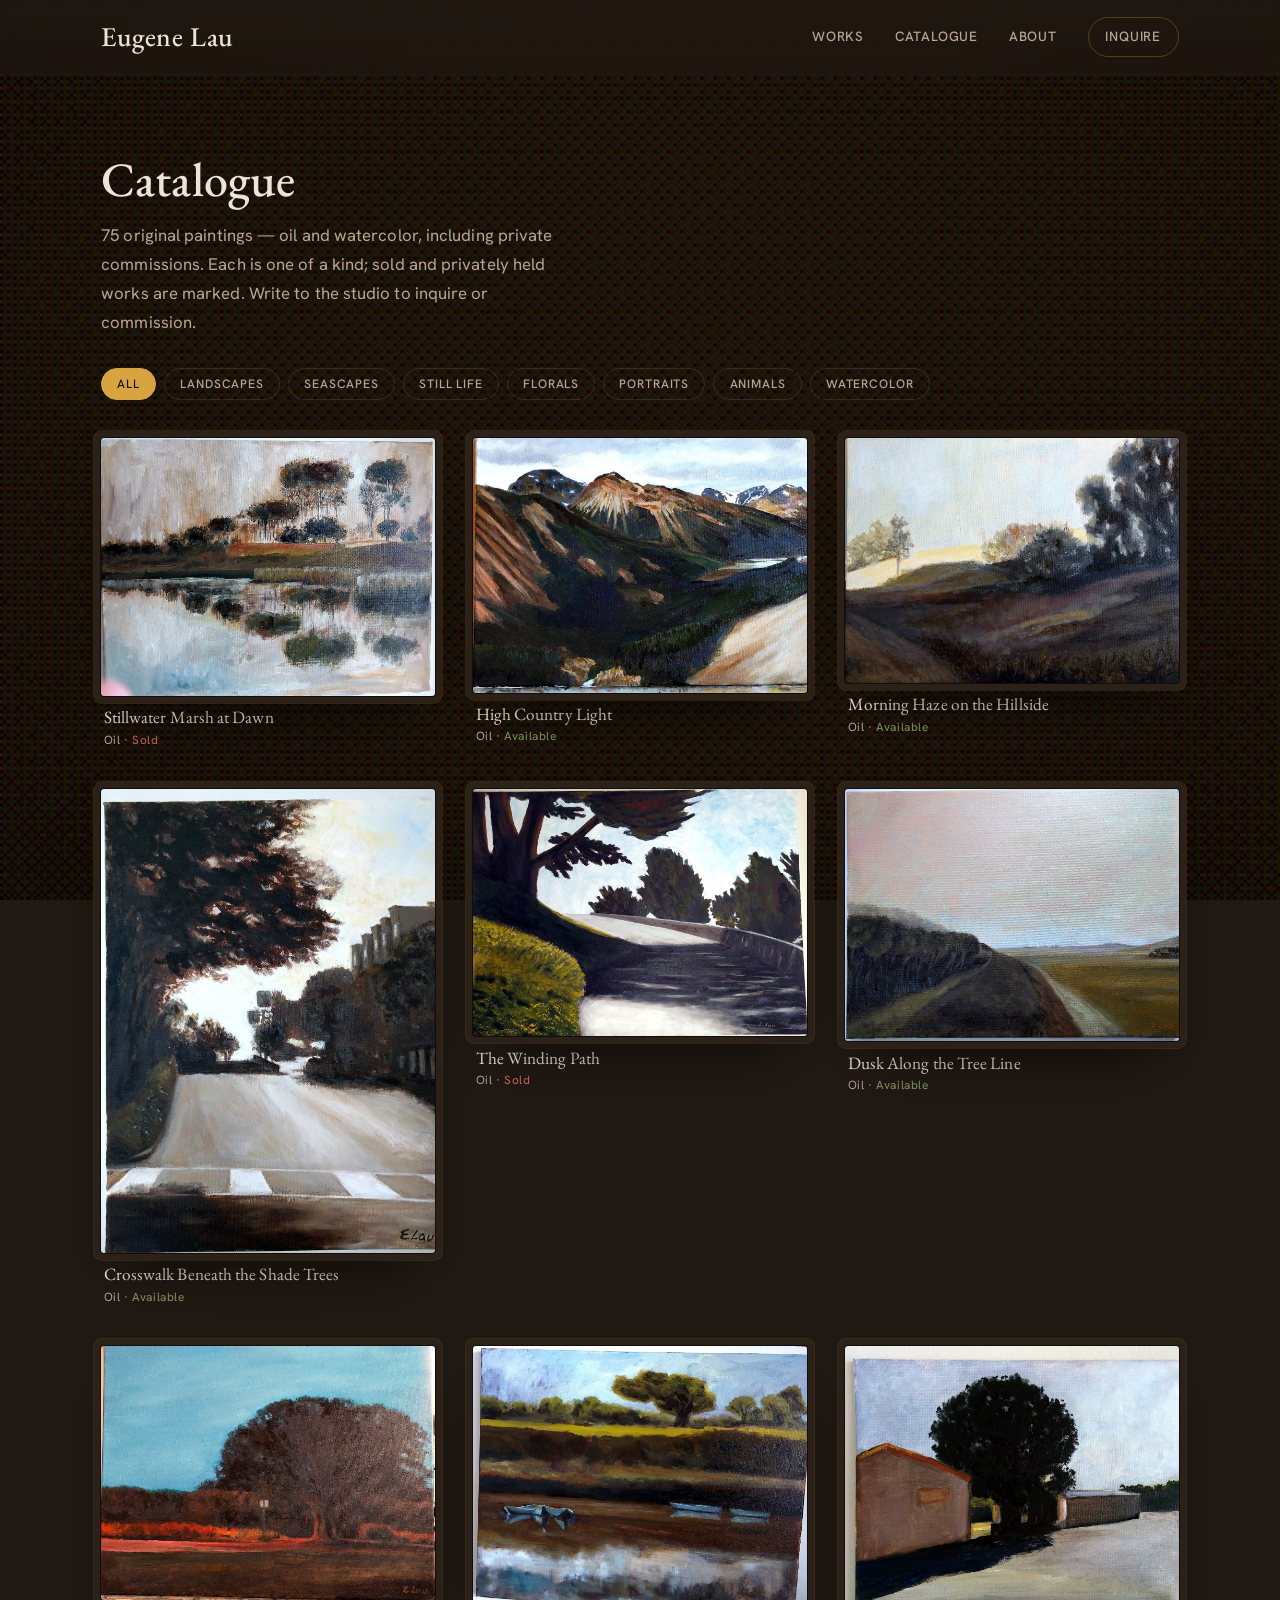
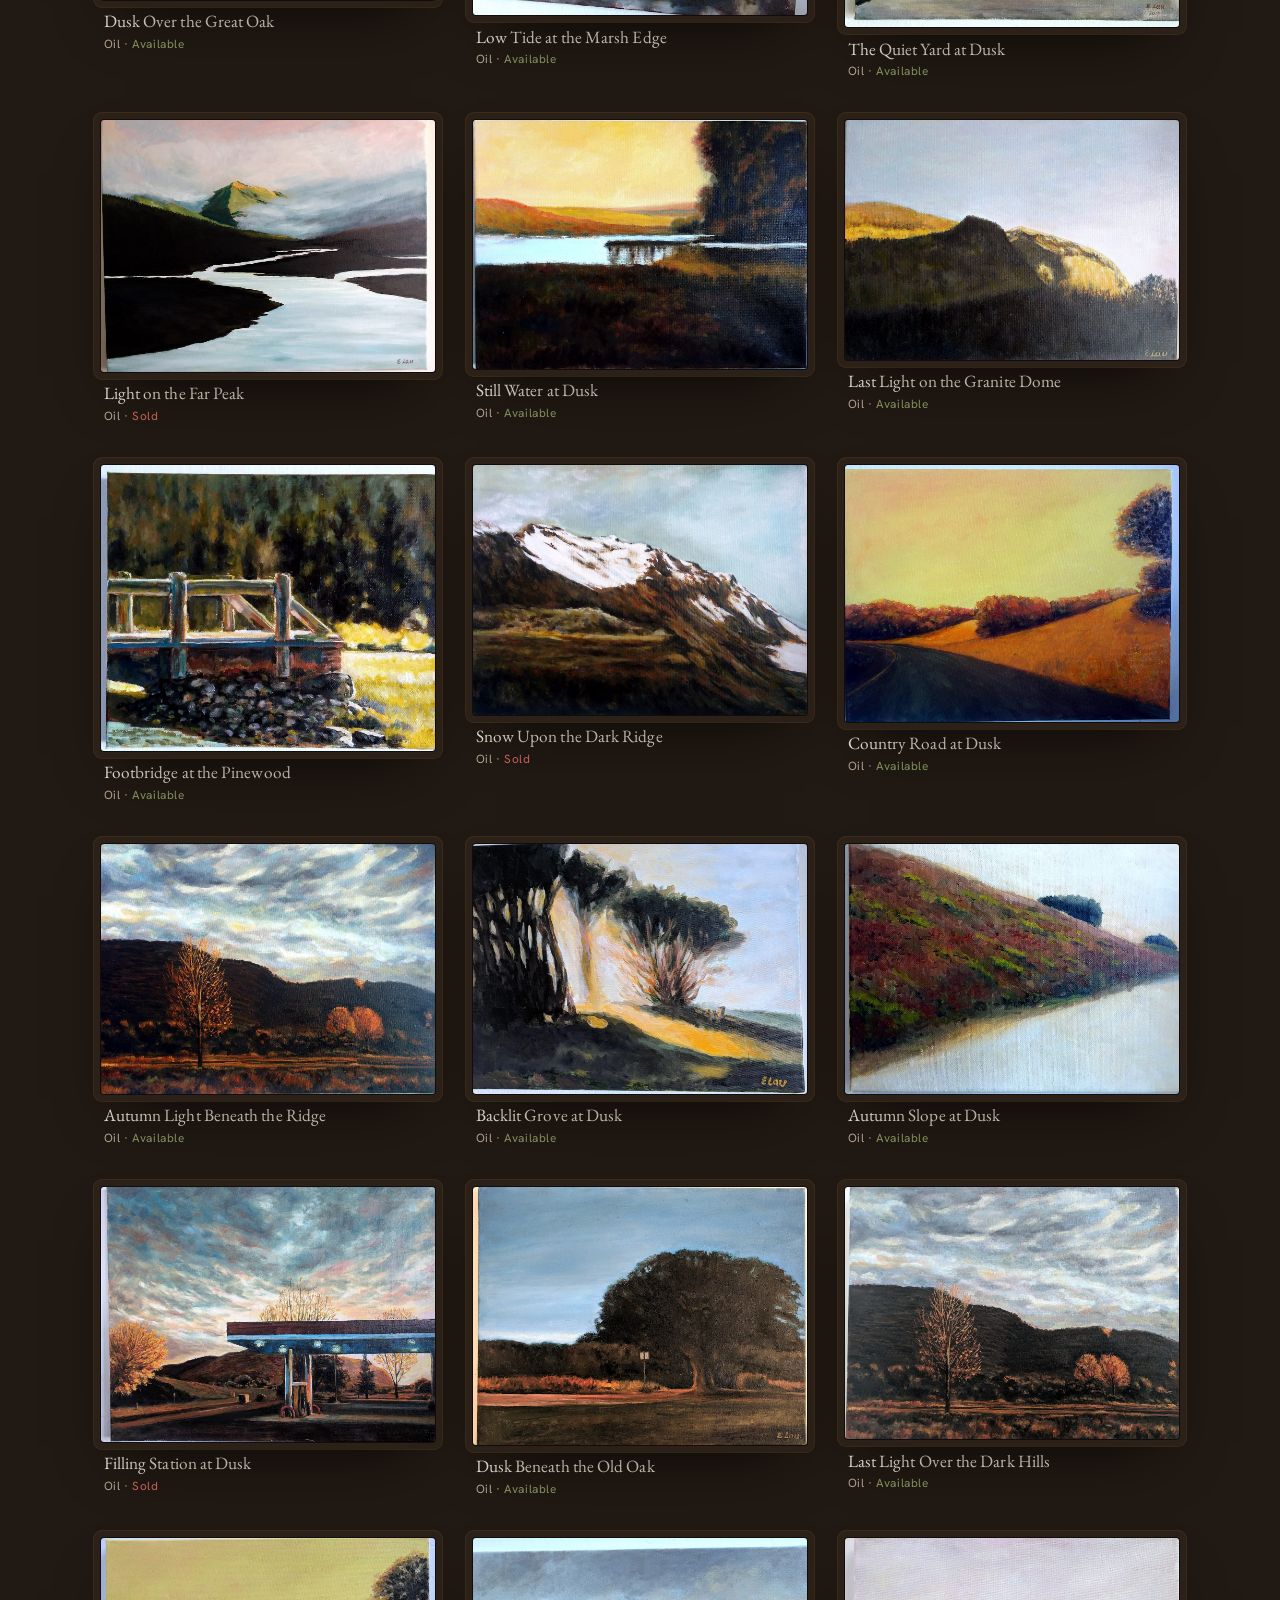
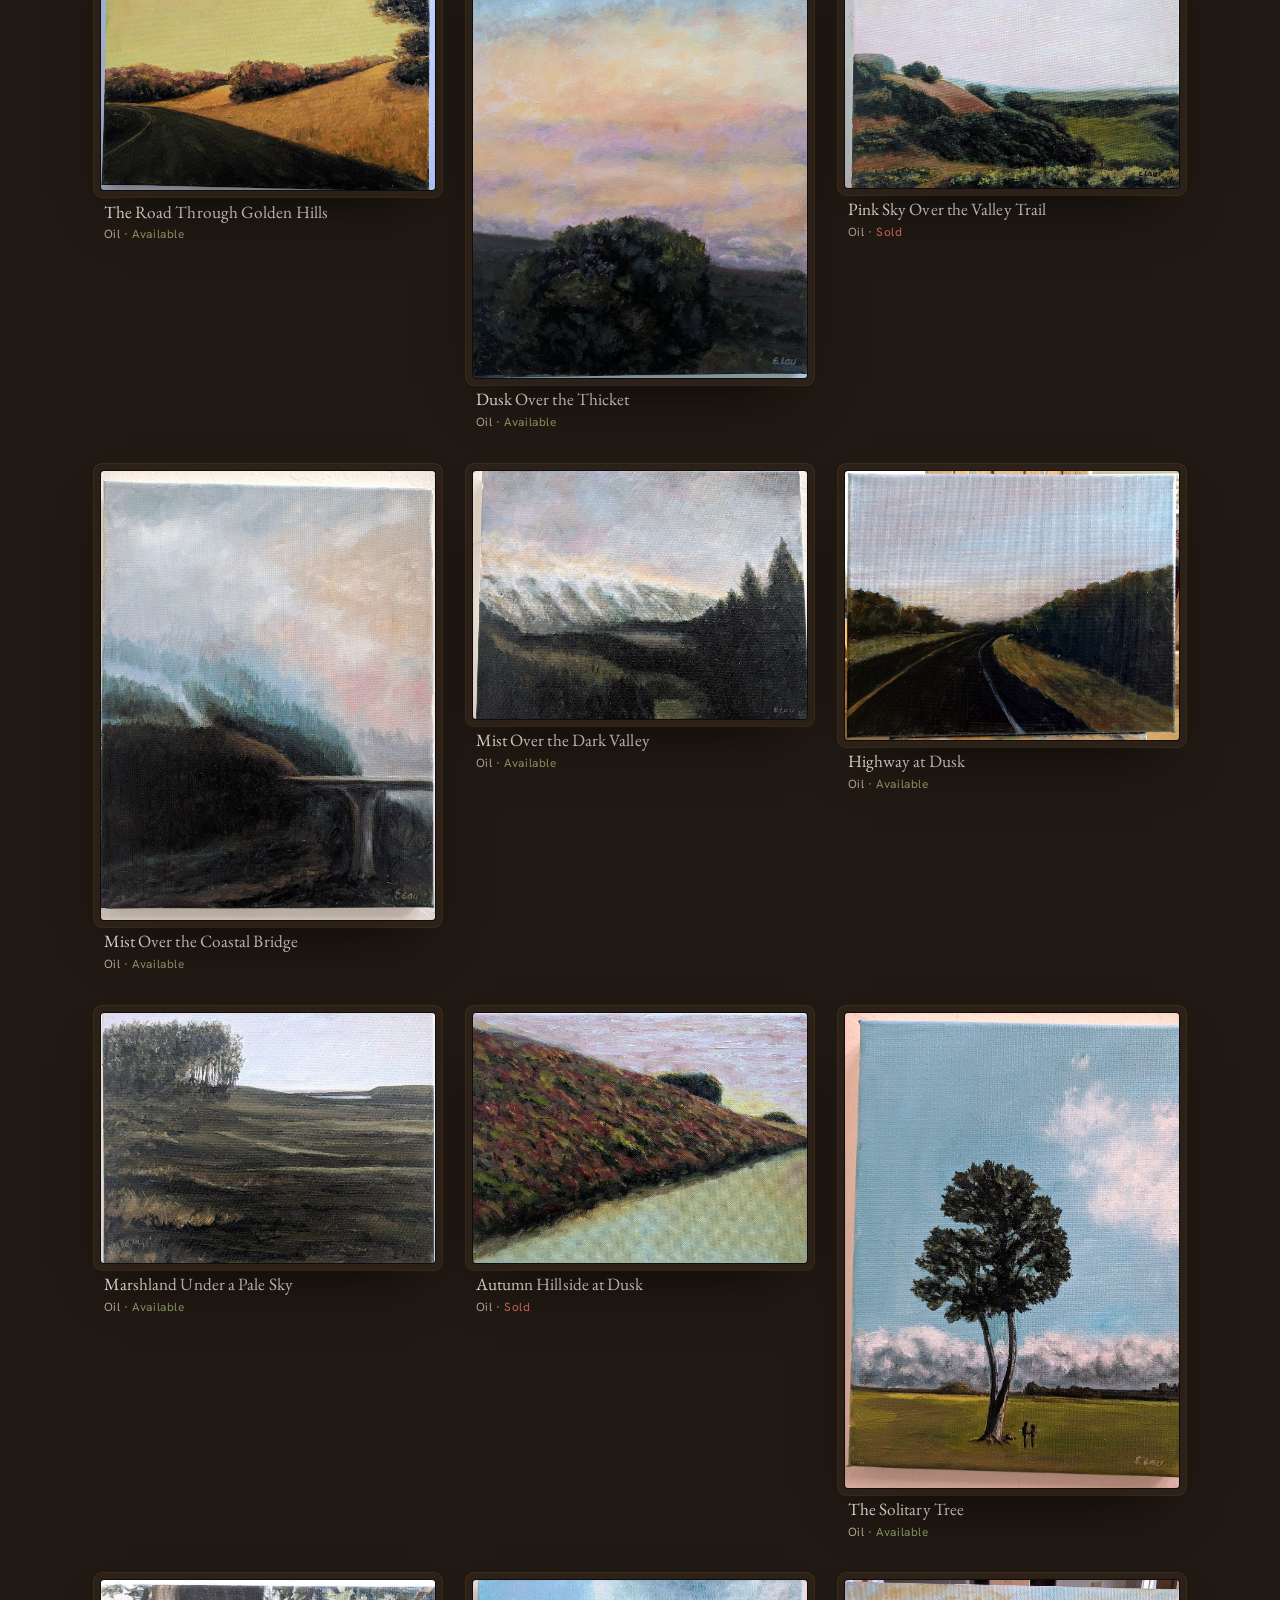
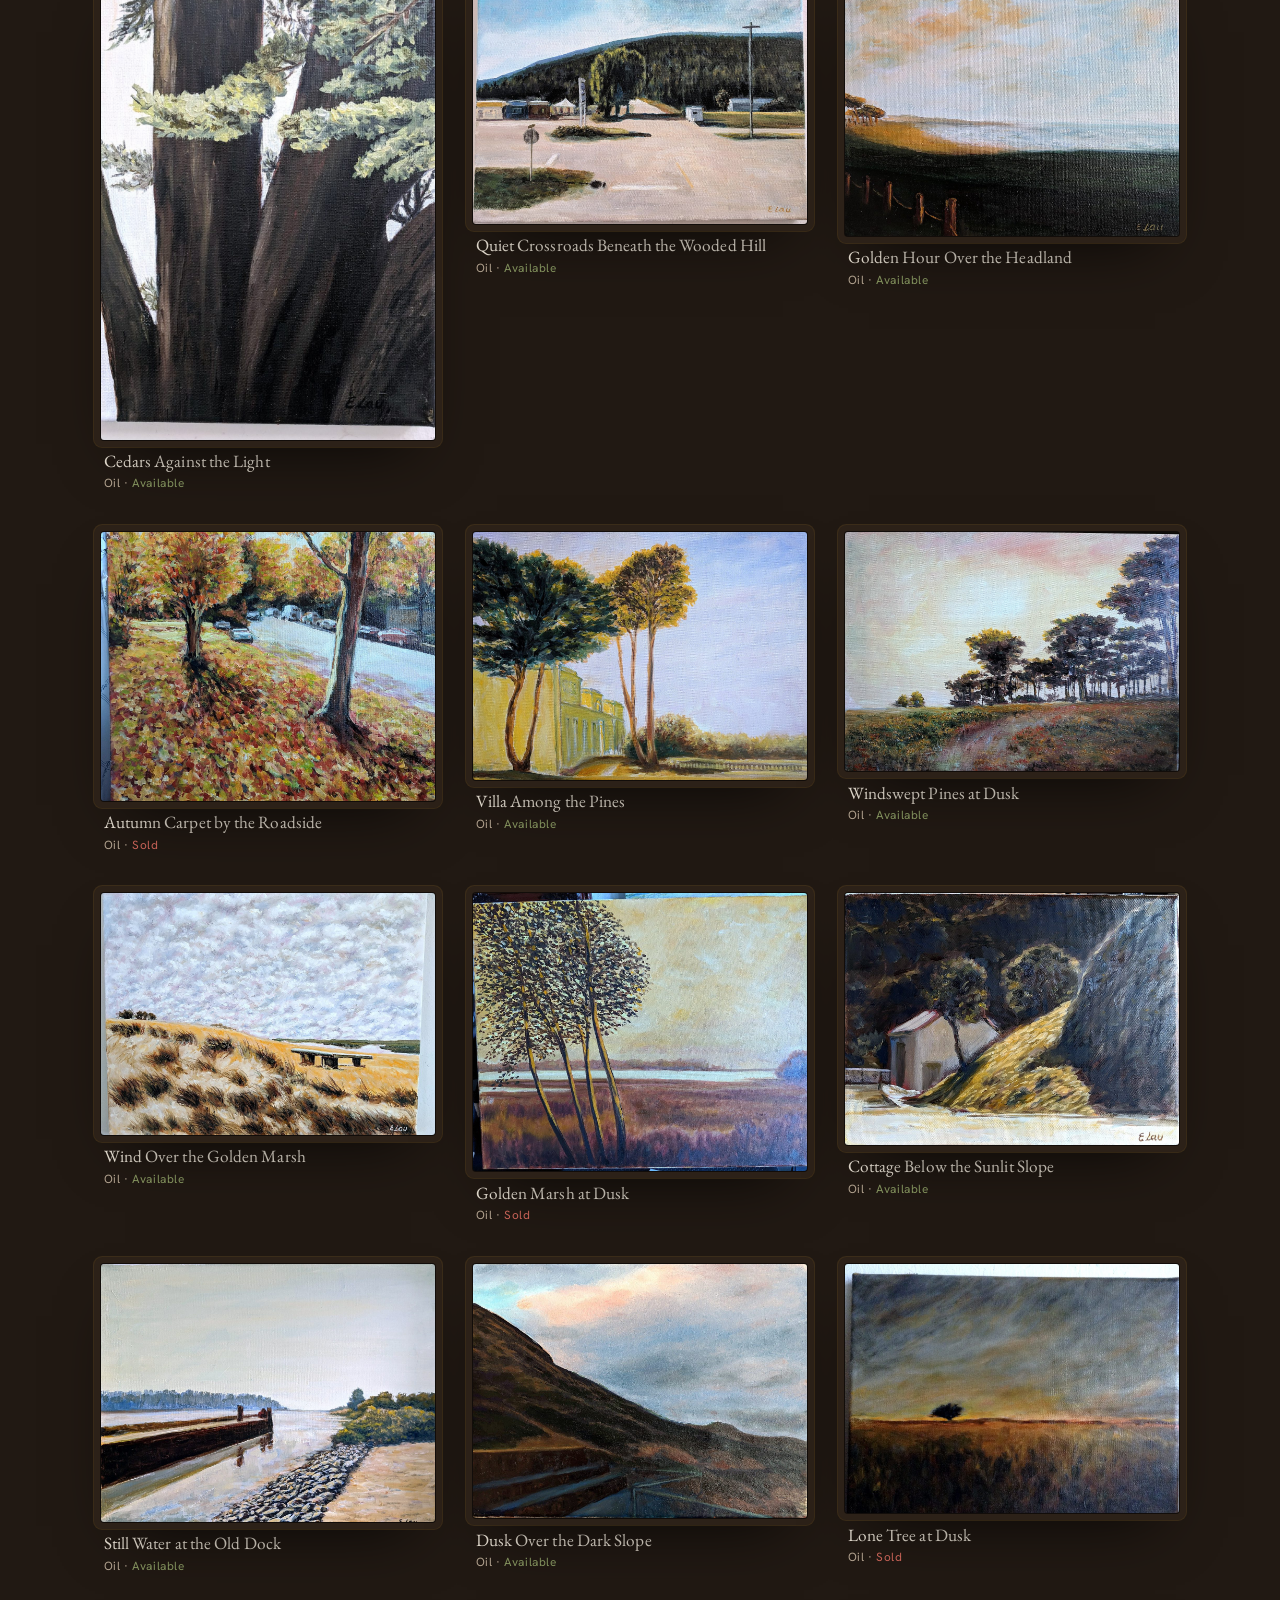
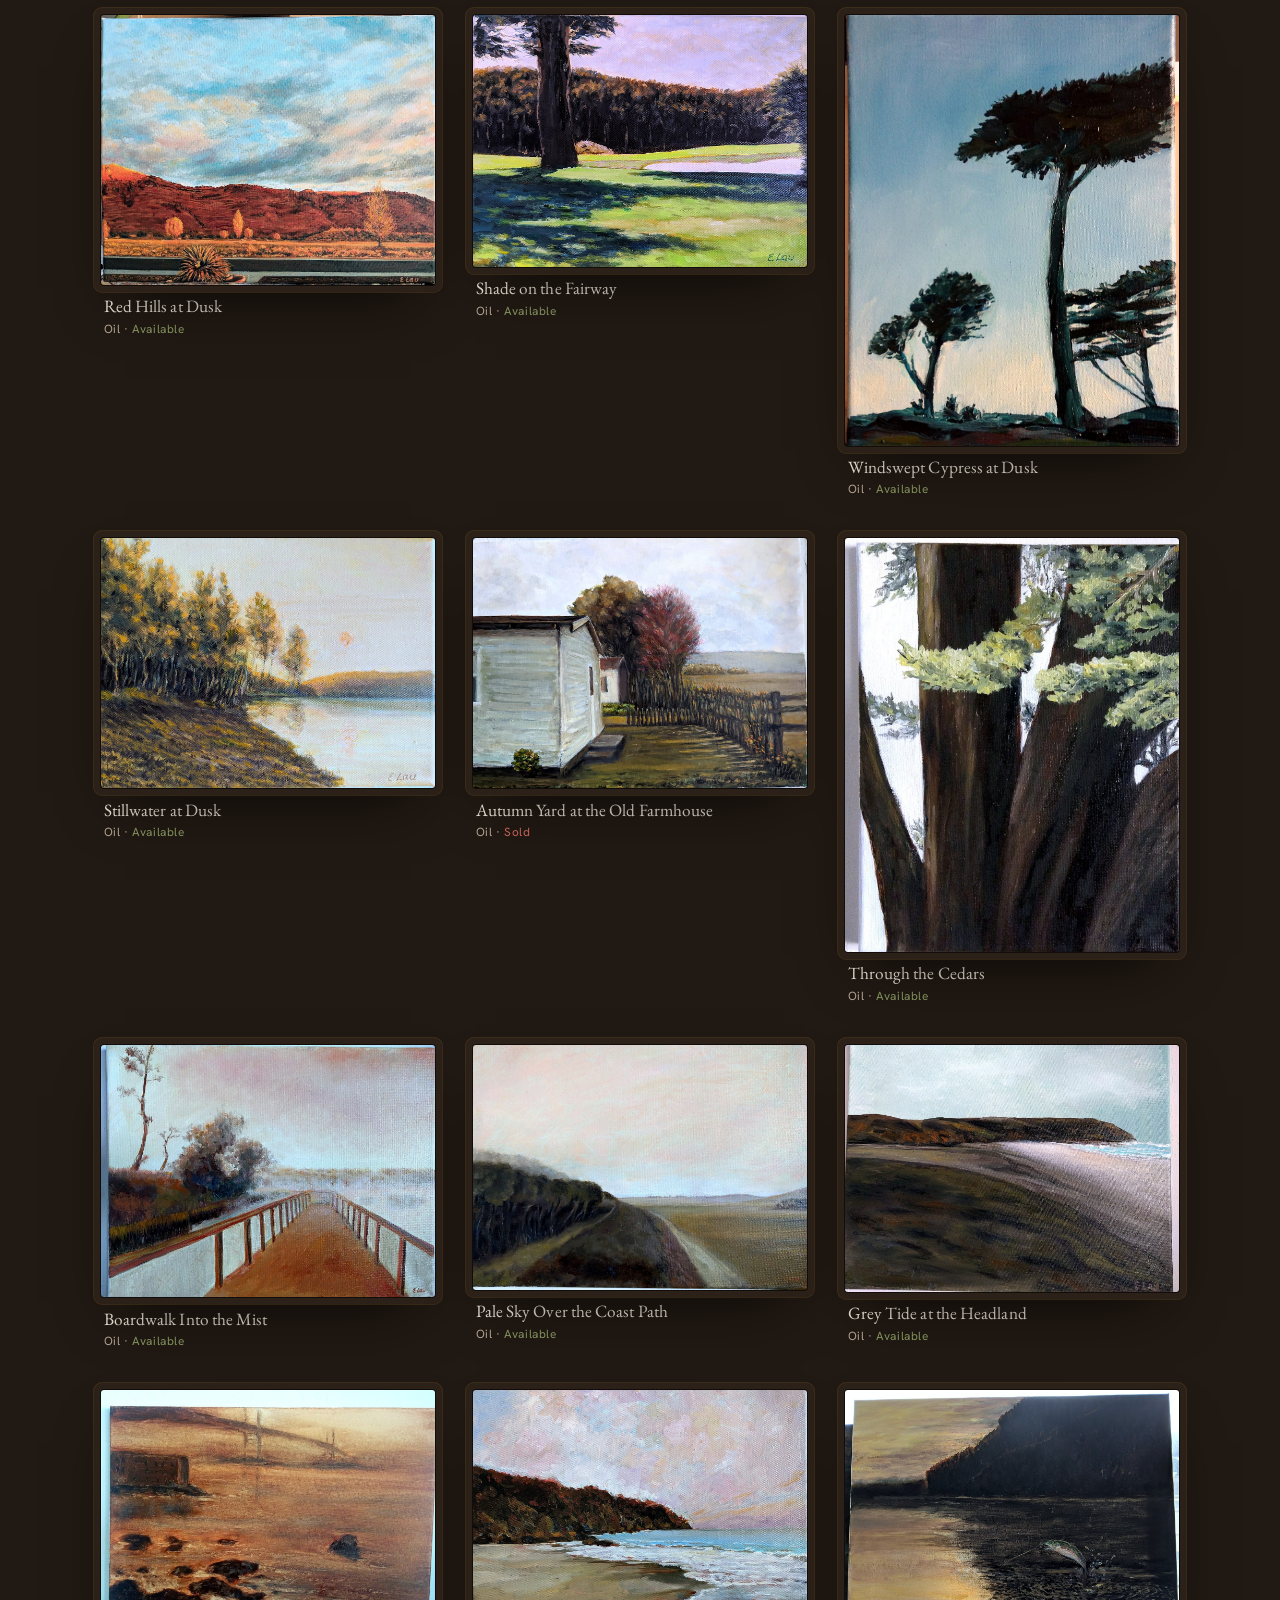
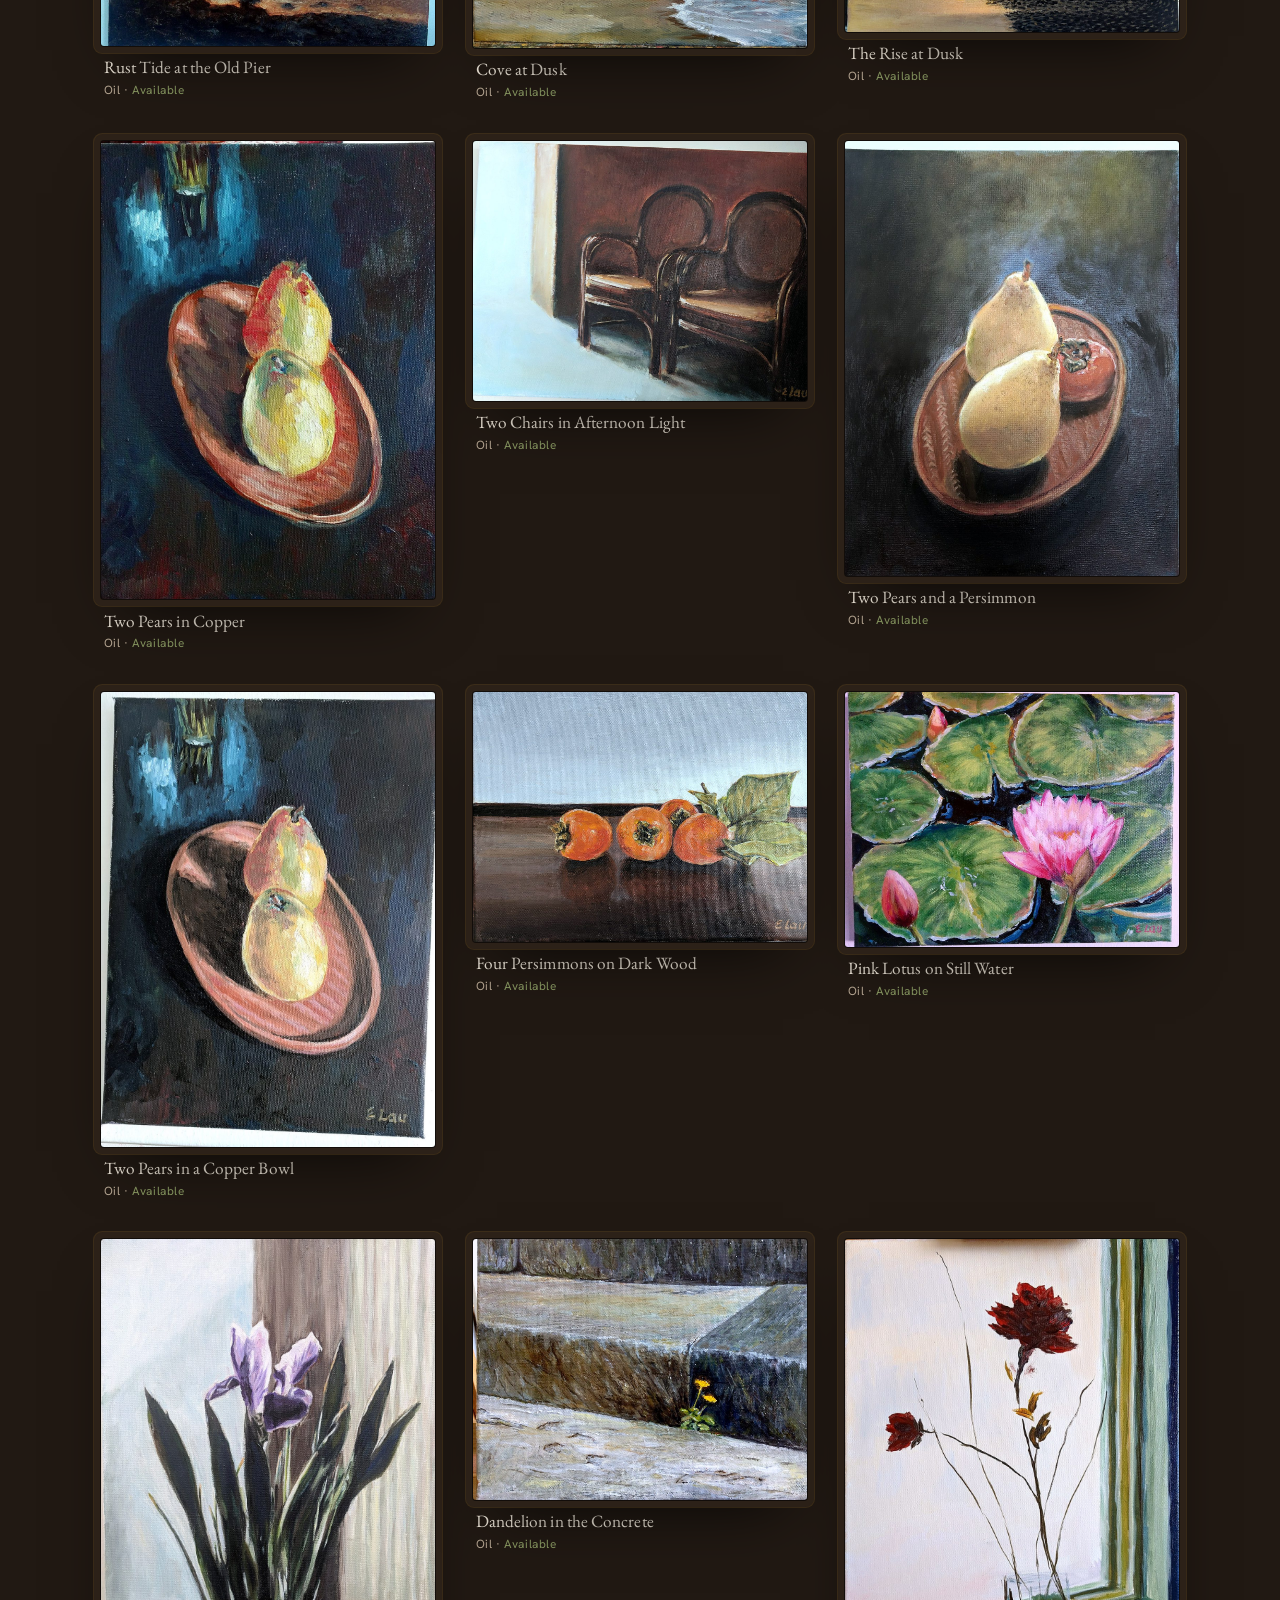
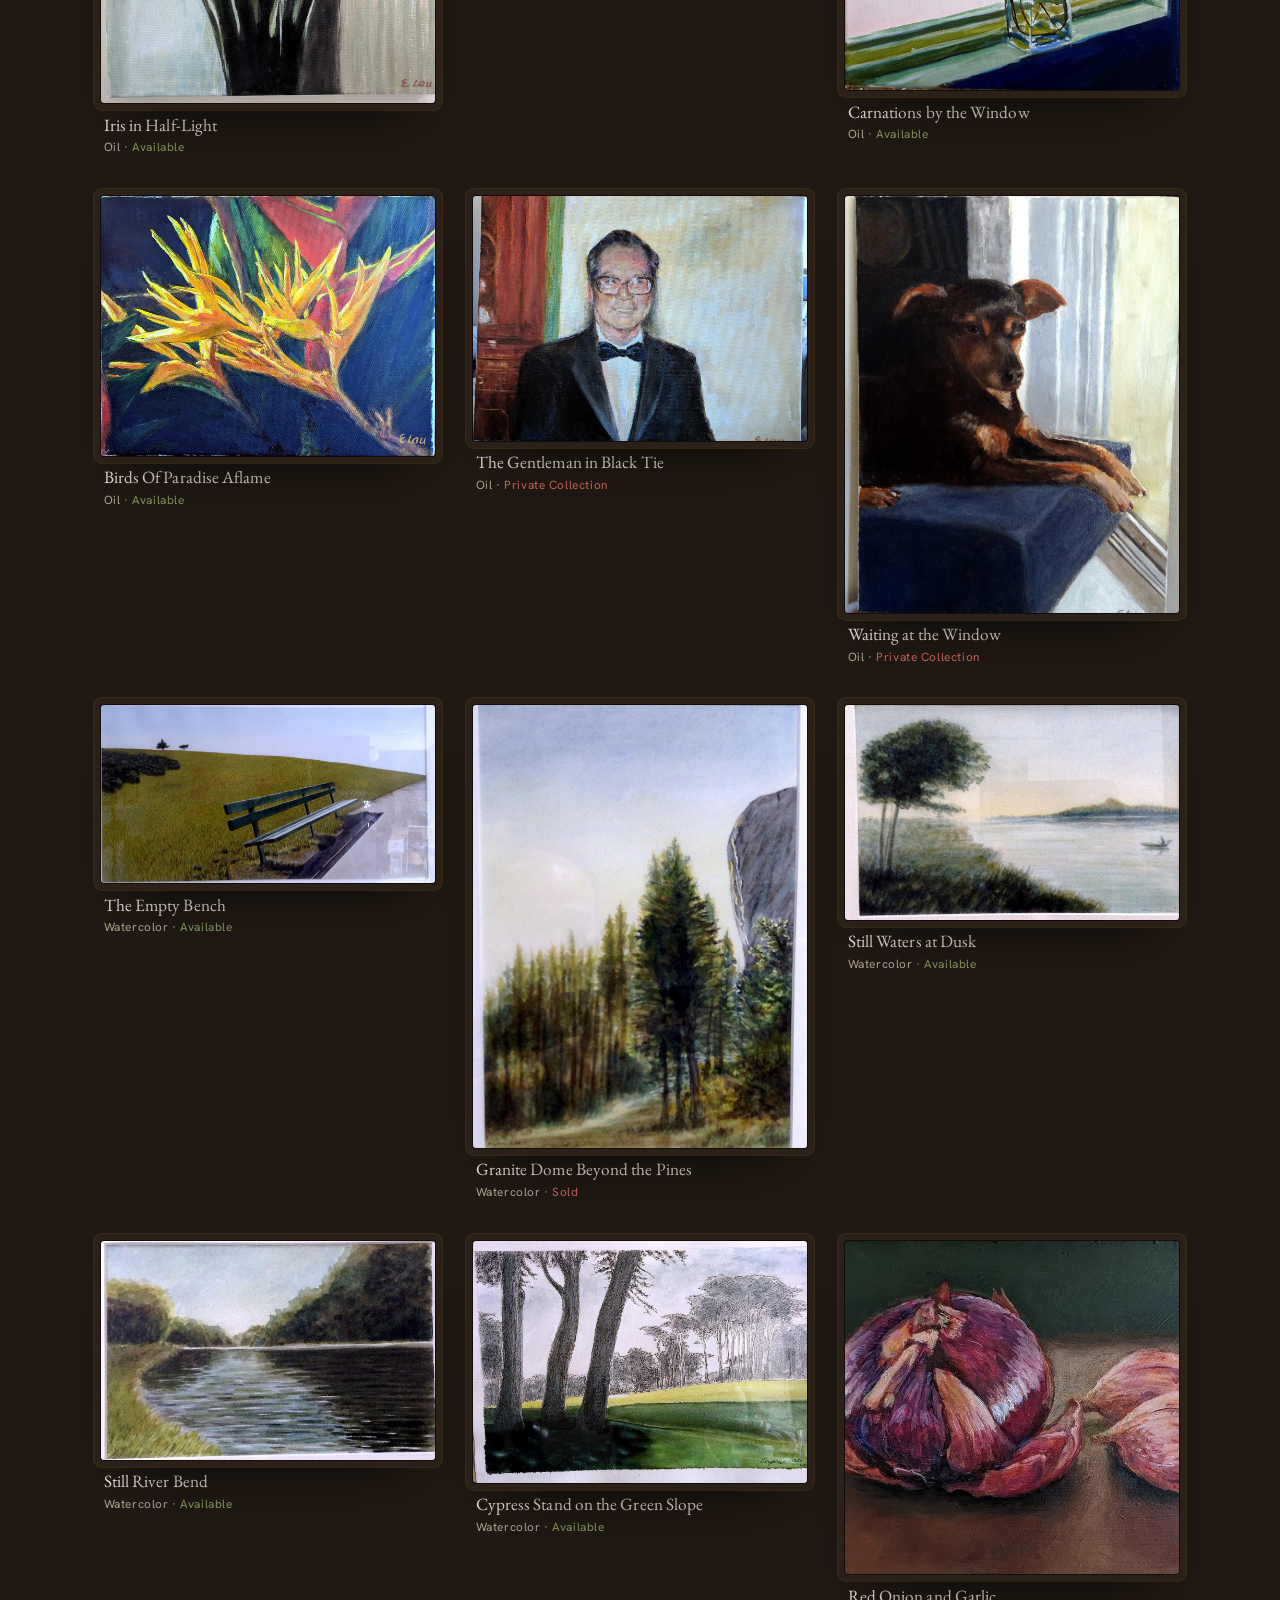
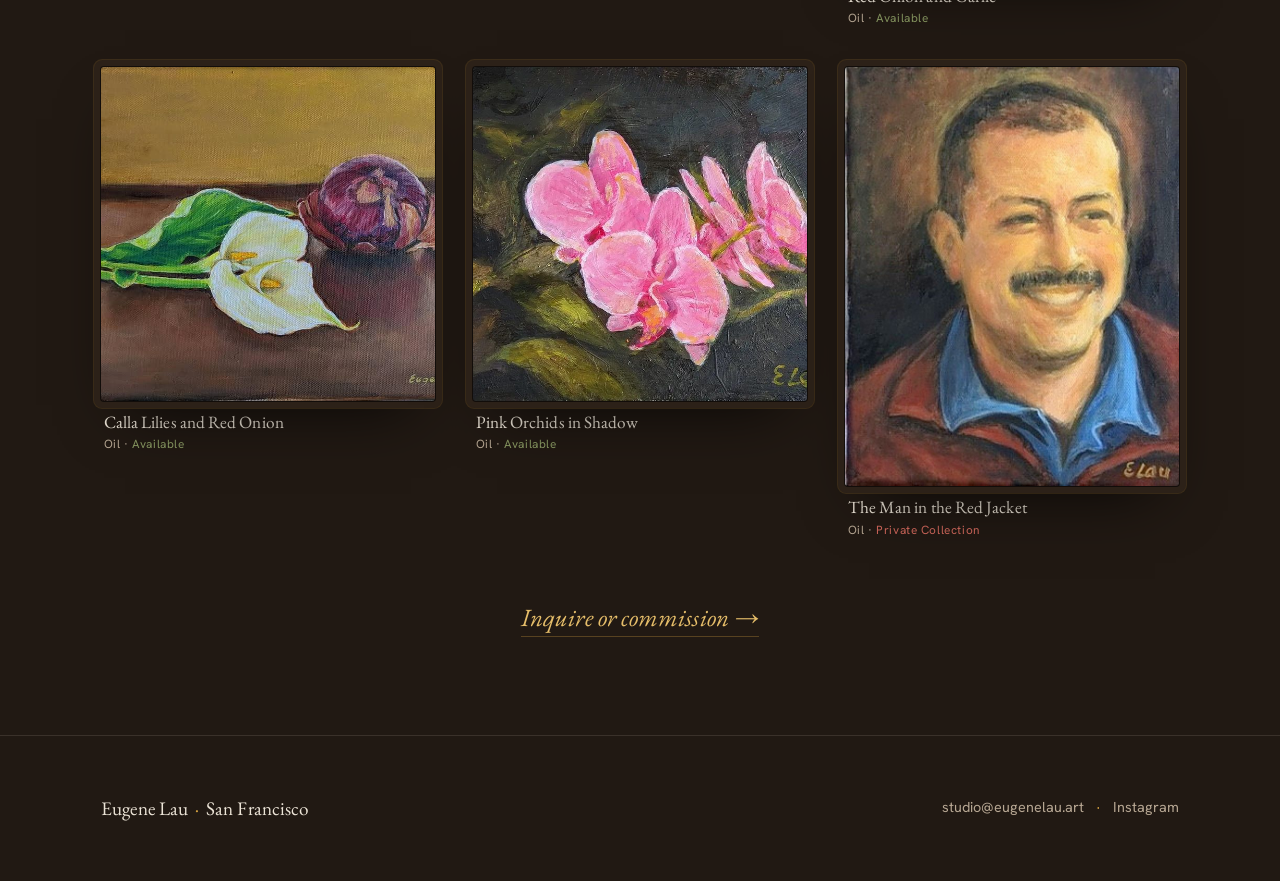
==== catalogue.html @ 249eef19 "Launch: replace coming-soon with full gallery preview - Lamplight portfolio homepage + 75-work catal" ====
<!DOCTYPE html>
<html lang="en">
<head>
<meta charset="UTF-8" />
<meta name="viewport" content="width=device-width, initial-scale=1.0" />
<title>Catalogue — Eugene Lau</title>
<meta name="description" content="The full collection of original oil and watercolor paintings by Eugene Lau, San Francisco." />
<link rel="preconnect" href="https://fonts.googleapis.com" />
<link rel="preconnect" href="https://fonts.gstatic.com" crossorigin />
<link href="https://fonts.googleapis.com/css2?family=EB+Garamond:ital,wght@0,400;0,500;0,600;1,400;1,500&family=Hanken+Grotesk:wght@300;400;500;600&display=swap" rel="stylesheet" />
<script>document.documentElement.classList.add('js');</script>
<link rel="stylesheet" href="styles.css" />
</head>
<body>
<canvas id="bg" aria-hidden="true"></canvas>
<a class="skip-link" href="#catalogue">Skip to the catalogue</a>
<header class="site-header" id="top">
  <div class="header-inner">
    <a class="wordmark" href="index.html" aria-label="Eugene Lau, home">Eugene&nbsp;Lau</a>
    <nav class="site-nav" aria-label="Primary">
      <a href="index.html#works">Works</a>
      <a href="catalogue.html">Catalogue</a>
      <a href="index.html#about">About</a>
      <a href="index.html#inquire" class="nav-cta">Inquire</a>
    </nav>
  </div>
</header>
<main>
  <div class="catalogue-head">
    <h1 class="section-title">Catalogue</h1>
    <p class="section-lede">75 original paintings &mdash; oil and watercolor, including private commissions. Each is one of a kind; sold and privately held works are marked. Write to the studio to inquire or commission.</p>
  </div>
  <div class="c-filter" role="group" aria-label="Filter by category">
<button class="is-active" data-filter="all">All</button>
<button data-filter="landscape">Landscapes</button>
<button data-filter="seascape">Seascapes</button>
<button data-filter="still-life">Still Life</button>
<button data-filter="floral">Florals</button>
<button data-filter="portrait">Portraits</button>
<button data-filter="animal">Animals</button>
<button data-filter="watercolor">Watercolor</button>
  </div>
  <div class="c-grid" id="catalogue">
    <figure class="c-item" data-cat="landscape" data-medium="oil">
      <div class="frame frame--exact" style="aspect-ratio:1600/1237"><img src="assets/oil-1.jpg" alt="A misty marsh landscape where a line of slender trees along a low bank is mirrored in still pale water dotted with clumps of reeds, all rendered in soft muted greens and earthy tones." loading="lazy" /></div>
      <figcaption><span class="c-title">Stillwater Marsh at Dawn</span><span class="c-meta">Oil &middot; <span class="c-sold">Sold</span></span></figcaption>
    </figure>
    <figure class="c-item" data-cat="landscape" data-medium="oil">
      <div class="frame frame--exact" style="aspect-ratio:1600/1220"><img src="assets/oil-11.jpg" alt="A rugged alpine valley where sunlit tan-and-ochre ridges fall toward dark evergreen slopes, with snow-streaked peaks and a glinting river under a brooding gray sky." loading="lazy" /></div>
      <figcaption><span class="c-title">High Country Light</span><span class="c-meta">Oil &middot; <span class="c-avail">Available</span></span></figcaption>
    </figure>
    <figure class="c-item" data-cat="landscape" data-medium="oil">
      <div class="frame frame--exact" style="aspect-ratio:1600/1175"><img src="assets/oil-13.jpg" alt="A misty hillside landscape at dawn, with a pale luminous sky behind a dark cluster of trees on the right and a lone slender tree on the left, the foreground sloping into shadowed brush and earth." loading="lazy" /></div>
      <figcaption><span class="c-title">Morning Haze on the Hillside</span><span class="c-meta">Oil &middot; <span class="c-avail">Available</span></span></figcaption>
    </figure>
    <figure class="c-item" data-cat="landscape" data-medium="oil">
      <div class="frame frame--exact" style="aspect-ratio:1149/1600"><img src="assets/oil-14.jpg" alt="A quiet suburban street recedes between heavy dark shade trees toward a pale glowing sky, with a striped crosswalk crossing the foreground and faint buildings on the right." loading="lazy" /></div>
      <figcaption><span class="c-title">Crosswalk Beneath the Shade Trees</span><span class="c-meta">Oil &middot; <span class="c-avail">Available</span></span></figcaption>
    </figure>
    <figure class="c-item" data-cat="landscape" data-medium="oil">
      <div class="frame frame--exact" style="aspect-ratio:1600/1188"><img src="assets/oil-15.jpg" alt="A sunlit hillside path curves past a low stone wall, framed by a large dark evergreen on the left, a bank of golden wildflowers below it, and rows of green trees beneath a soft blue sky." loading="lazy" /></div>
      <figcaption><span class="c-title">The Winding Path</span><span class="c-meta">Oil &middot; <span class="c-sold">Sold</span></span></figcaption>
    </figure>
    <figure class="c-item" data-cat="landscape" data-medium="oil">
      <div class="frame frame--exact" style="aspect-ratio:1600/1212"><img src="assets/oil-16.jpg" alt="A muted dusk landscape where a dark stand of trees lines a curving country path leading toward open golden fields, a distant farmhouse, and low hills beneath a soft pink and grey sky." loading="lazy" /></div>
      <figcaption><span class="c-title">Dusk Along the Tree Line</span><span class="c-meta">Oil &middot; <span class="c-avail">Available</span></span></figcaption>
    </figure>
    <figure class="c-item" data-cat="landscape" data-medium="oil">
      <div class="frame frame--exact" style="aspect-ratio:1600/1219"><img src="assets/oil-17.jpg" alt="A massive silhouetted oak tree spreads against a deep blue twilight sky above a dark field, with a band of glowing rust and orange brush catching the last warm light at the horizon." loading="lazy" /></div>
      <figcaption><span class="c-title">Dusk Over the Great Oak</span><span class="c-meta">Oil &middot; <span class="c-avail">Available</span></span></figcaption>
    </figure>
    <figure class="c-item" data-cat="landscape" data-medium="oil">
      <div class="frame frame--exact" style="aspect-ratio:1600/1293"><img src="assets/oil-18.jpg" alt="A moody marsh landscape where small wooden boats rest on a muddy tidal flat before a reflective stretch of water, with a golden field, dark hedgerow, and silhouetted trees beneath a cloudy gray sky." loading="lazy" /></div>
      <figcaption><span class="c-title">Low Tide at the Marsh Edge</span><span class="c-meta">Oil &middot; <span class="c-avail">Available</span></span></figcaption>
    </figure>
    <figure class="c-item" data-cat="landscape" data-medium="oil">
      <div class="frame frame--exact" style="aspect-ratio:1600/1350"><img src="assets/oil-19.jpg" alt="A large dark tree looms over a rust-roofed farm building and a low shed beside an open dirt yard under a pale grey-blue sky, with long shadows stretching across the ground." loading="lazy" /></div>
      <figcaption><span class="c-title">The Quiet Yard at Dusk</span><span class="c-meta">Oil &middot; <span class="c-avail">Available</span></span></figcaption>
    </figure>
    <figure class="c-item" data-cat="landscape" data-medium="oil">
      <div class="frame frame--exact" style="aspect-ratio:1600/1209"><img src="assets/oil-2.jpg" alt="A sunlit green mountain peak rises above misty grey clouds, with dark forested hills flanking a pale, winding river that snakes through the valley toward the viewer." loading="lazy" /></div>
      <figcaption><span class="c-title">Light on the Far Peak</span><span class="c-meta">Oil &middot; <span class="c-sold">Sold</span></span></figcaption>
    </figure>
    <figure class="c-item" data-cat="landscape" data-medium="oil">
      <div class="frame frame--exact" style="aspect-ratio:1600/1194"><img src="assets/oil-20.jpg" alt="A tranquil lake at dusk reflects a dark stand of trees, with golden amber hills and a glowing sky beyond and shadowy marsh grasses in the foreground." loading="lazy" /></div>
      <figcaption><span class="c-title">Still Water at Dusk</span><span class="c-meta">Oil &middot; <span class="c-avail">Available</span></span></figcaption>
    </figure>
    <figure class="c-item" data-cat="landscape" data-medium="oil">
      <div class="frame frame--exact" style="aspect-ratio:1600/1152"><img src="assets/oil-22.jpg" alt="A forested mountain ridge at dusk where warm golden light strikes a pale granite dome and the autumn-tinted treetops, set against a soft pale blue sky." loading="lazy" /></div>
      <figcaption><span class="c-title">Last Light on the Granite Dome</span><span class="c-meta">Oil &middot; <span class="c-avail">Available</span></span></figcaption>
    </figure>
    <figure class="c-item" data-cat="landscape" data-medium="oil">
      <div class="frame frame--exact" style="aspect-ratio:1600/1375"><img src="assets/oil-23.jpg" alt="A weathered wooden footbridge with a railed plank deck crosses a rocky embankment, set against a dense wall of dark evergreen pines with sunlit golden grass glowing to the right." loading="lazy" /></div>
      <figcaption><span class="c-title">Footbridge at the Pinewood</span><span class="c-meta">Oil &middot; <span class="c-avail">Available</span></span></figcaption>
    </figure>
    <figure class="c-item" data-cat="landscape" data-medium="oil">
      <div class="frame frame--exact" style="aspect-ratio:1600/1200"><img src="assets/oil-25.jpg" alt="A rugged snow-capped mountain ridge of dark earthy browns rising against a pale, overcast grey-green sky, with windswept snow clinging to its upper slopes and shadowed foothills below." loading="lazy" /></div>
      <figcaption><span class="c-title">Snow Upon the Dark Ridge</span><span class="c-meta">Oil &middot; <span class="c-sold">Sold</span></span></figcaption>
    </figure>
    <figure class="c-item" data-cat="landscape" data-medium="oil">
      <div class="frame frame--exact" style="aspect-ratio:1600/1234"><img src="assets/oil-26.jpg" alt="A dark paved road curves through golden autumn hills under a warm amber sky, with rust-colored shrubs lining the slopes and a single dark tree on the right ridge." loading="lazy" /></div>
      <figcaption><span class="c-title">Country Road at Dusk</span><span class="c-meta">Oil &middot; <span class="c-avail">Available</span></span></figcaption>
    </figure>
    <figure class="c-item" data-cat="landscape" data-medium="oil">
      <div class="frame frame--exact" style="aspect-ratio:1600/1200"><img src="assets/oil-27.jpg" alt="A slender bare autumn tree stands in a golden meadow before a dark wooded ridge, with glowing rust-colored trees to the right under a vast sky of restless gray clouds catching warm evening light." loading="lazy" /></div>
      <figcaption><span class="c-title">Autumn Light Beneath the Ridge</span><span class="c-meta">Oil &middot; <span class="c-avail">Available</span></span></figcaption>
    </figure>
    <figure class="c-item" data-cat="landscape" data-medium="oil">
      <div class="frame frame--exact" style="aspect-ratio:1600/1200"><img src="assets/oil-28.jpg" alt="A dark stand of trees on a hillside silhouetted against a warm golden glow of late sunlight breaking through the foliage, with a single rounded tree to the right and a luminous amber path sweeping across the slope." loading="lazy" /></div>
      <figcaption><span class="c-title">Backlit Grove at Dusk</span><span class="c-meta">Oil &middot; <span class="c-avail">Available</span></span></figcaption>
    </figure>
    <figure class="c-item" data-cat="landscape" data-medium="oil">
      <div class="frame frame--exact" style="aspect-ratio:1600/1200"><img src="assets/oil-3.jpg" alt="A russet and ochre hillside dotted with dark green trees descends toward a pale, hazy valley under a soft cream sky." loading="lazy" /></div>
      <figcaption><span class="c-title">Autumn Slope at Dusk</span><span class="c-meta">Oil &middot; <span class="c-avail">Available</span></span></figcaption>
    </figure>
    <figure class="c-item" data-cat="landscape" data-medium="oil">
      <div class="frame frame--exact" style="aspect-ratio:1600/1225"><img src="assets/oil-31.jpg" alt="A lone roadside gas station canopy with glowing lights stands beneath a vast, turbulent sky streaked with pink and gold at dusk, flanked by autumn-lit trees and dark rolling hills." loading="lazy" /></div>
      <figcaption><span class="c-title">Filling Station at Dusk</span><span class="c-meta">Oil &middot; <span class="c-sold">Sold</span></span></figcaption>
    </figure>
    <figure class="c-item" data-cat="landscape" data-medium="oil">
      <div class="frame frame--exact" style="aspect-ratio:1600/1239"><img src="assets/oil-33.jpg" alt="A massive dark oak tree silhouetted against a fading blue twilight sky, rising above a low band of shrubs and a strip of glowing rust-colored grass beside a dim field." loading="lazy" /></div>
      <figcaption><span class="c-title">Dusk Beneath the Old Oak</span><span class="c-meta">Oil &middot; <span class="c-avail">Available</span></span></figcaption>
    </figure>
    <figure class="c-item" data-cat="landscape" data-medium="oil">
      <div class="frame frame--exact" style="aspect-ratio:1600/1212"><img src="assets/oil-34.jpg" alt="A bare-branched tree stands in a golden autumn meadow before a wooded ridge of dark hills, beneath a broad sky streaked with grey and amber clouds catching the last warm light." loading="lazy" /></div>
      <figcaption><span class="c-title">Last Light Over the Dark Hills</span><span class="c-meta">Oil &middot; <span class="c-avail">Available</span></span></figcaption>
    </figure>
    <figure class="c-item" data-cat="landscape" data-medium="oil">
      <div class="frame frame--exact" style="aspect-ratio:1600/1213"><img src="assets/oil-35.jpg" alt="A dark winding road curves through warm golden-amber hills under a glowing yellow sky, flanked by dusky rose-tinted shrubs and a lone shadowy tree on the right ridge." loading="lazy" /></div>
      <figcaption><span class="c-title">The Road Through Golden Hills</span><span class="c-meta">Oil &middot; <span class="c-avail">Available</span></span></figcaption>
    </figure>
    <figure class="c-item" data-cat="landscape" data-medium="oil">
      <div class="frame frame--exact" style="aspect-ratio:1212/1600"><img src="assets/oil-36.jpg" alt="A wide twilight sky glowing in peach, coral, and lavender hues spreads above a dark silhouetted hillside and a dense, shadowed shrub in the foreground." loading="lazy" /></div>
      <figcaption><span class="c-title">Dusk Over the Thicket</span><span class="c-meta">Oil &middot; <span class="c-avail">Available</span></span></figcaption>
    </figure>
    <figure class="c-item" data-cat="landscape" data-medium="oil">
      <div class="frame frame--exact" style="aspect-ratio:1600/1200"><img src="assets/oil-37.jpg" alt="A wooded hillside with a red dirt path and dark green brush descends into a broad green valley beneath a soft, hazy pink sky." loading="lazy" /></div>
      <figcaption><span class="c-title">Pink Sky Over the Valley Trail</span><span class="c-meta">Oil &middot; <span class="c-sold">Sold</span></span></figcaption>
    </figure>
    <figure class="c-item" data-cat="landscape" data-medium="oil">
      <div class="frame frame--exact" style="aspect-ratio:1187/1600"><img src="assets/oil-38.jpg" alt="A misty coastal landscape at dawn where fog drifts over dark forested hills, a pale pink and gold sky glows on the horizon, and a stone arched bridge spans a shadowed ravine in the foreground." loading="lazy" /></div>
      <figcaption><span class="c-title">Mist Over the Coastal Bridge</span><span class="c-meta">Oil &middot; <span class="c-avail">Available</span></span></figcaption>
    </figure>
    <figure class="c-item" data-cat="landscape" data-medium="oil">
      <div class="frame frame--exact" style="aspect-ratio:1600/1193"><img src="assets/oil-39.jpg" alt="A moody twilight landscape where pale mist rolls over distant snow-streaked mountains above shadowed evergreen forests and a dark valley, beneath a soft grey sky touched with faint orange light." loading="lazy" /></div>
      <figcaption><span class="c-title">Mist Over the Dark Valley</span><span class="c-meta">Oil &middot; <span class="c-avail">Available</span></span></figcaption>
    </figure>
    <figure class="c-item" data-cat="landscape" data-medium="oil">
      <div class="frame frame--exact" style="aspect-ratio:1600/1291"><img src="assets/oil-4.jpg" alt="An empty two-lane highway curves into a hazy horizon at dusk, flanked by dark wooded hills and an autumn-toned roadside under a soft gray sky." loading="lazy" /></div>
      <figcaption><span class="c-title">Highway at Dusk</span><span class="c-meta">Oil &middot; <span class="c-avail">Available</span></span></figcaption>
    </figure>
    <figure class="c-item" data-cat="landscape" data-medium="oil">
      <div class="frame frame--exact" style="aspect-ratio:1600/1200"><img src="assets/oil-40.jpg" alt="A brooding moorland landscape with a dark stand of slender birches at the left, rolling olive-brown fields sweeping toward a distant pale pond, all beneath a soft overcast grey sky." loading="lazy" /></div>
      <figcaption><span class="c-title">Marshland Under a Pale Sky</span><span class="c-meta">Oil &middot; <span class="c-avail">Available</span></span></figcaption>
    </figure>
    <figure class="c-item" data-cat="landscape" data-medium="oil">
      <div class="frame frame--exact" style="aspect-ratio:1600/1200"><img src="assets/oil-41.jpg" alt="A steep hillside textured with rust, ochre, and olive brushstrokes descends toward a pale sandy path under a warm pink and amber sunset sky, with small dark shrubs dotting the ridge." loading="lazy" /></div>
      <figcaption><span class="c-title">Autumn Hillside at Dusk</span><span class="c-meta">Oil &middot; <span class="c-sold">Sold</span></span></figcaption>
    </figure>
    <figure class="c-item" data-cat="landscape" data-medium="oil">
      <div class="frame frame--exact" style="aspect-ratio:1124/1600"><img src="assets/oil-42.jpg" alt="A single broad green tree stands alone on a flat green field beneath a blue sky, with a low band of white clouds stretching across the horizon behind it." loading="lazy" /></div>
      <figcaption><span class="c-title">The Solitary Tree</span><span class="c-meta">Oil &middot; <span class="c-avail">Available</span></span></figcaption>
    </figure>
    <figure class="c-item" data-cat="landscape" data-medium="oil">
      <div class="frame frame--exact" style="aspect-ratio:1162/1600"><img src="assets/oil-43.jpg" alt="A close-up of dark cedar trunks rising vertically, draped with clusters of pale green foliage, set against a bright off-white sky." loading="lazy" /></div>
      <figcaption><span class="c-title">Cedars Against the Light</span><span class="c-meta">Oil &middot; <span class="c-avail">Available</span></span></figcaption>
    </figure>
    <figure class="c-item" data-cat="landscape" data-medium="oil">
      <div class="frame frame--exact" style="aspect-ratio:1600/1168"><img src="assets/oil-45.jpg" alt="A deserted roadside lot of pale asphalt stretches before a dark forested hillside, with low buildings, a tall willow, a utility pole, and a small road sign under a clear blue sky." loading="lazy" /></div>
      <figcaption><span class="c-title">Quiet Crossroads Beneath the Wooded Hill</span><span class="c-meta">Oil &middot; <span class="c-avail">Available</span></span></figcaption>
    </figure>
    <figure class="c-item" data-cat="landscape" data-medium="oil">
      <div class="frame frame--exact" style="aspect-ratio:1600/1226"><img src="assets/oil-46.jpg" alt="A warm coastal landscape at golden hour, with a cluster of windswept trees on a bluff above a pale shoreline, a dark grassy foreground edged by a wooden post-and-rope fence, beneath a glowing amber and soft blue sky." loading="lazy" /></div>
      <figcaption><span class="c-title">Golden Hour Over the Headland</span><span class="c-meta">Oil &middot; <span class="c-avail">Available</span></span></figcaption>
    </figure>
    <figure class="c-item" data-cat="landscape" data-medium="oil">
      <div class="frame frame--exact" style="aspect-ratio:1600/1288"><img src="assets/oil-47.jpg" alt="An impressionistic oil painting of an autumn scene where trees in fiery orange and gold foliage line a quiet road, their long shadows stretching across a ground thickly carpeted with fallen red and yellow leaves, with parked cars and a fence visible in the distance." loading="lazy" /></div>
      <figcaption><span class="c-title">Autumn Carpet by the Roadside</span><span class="c-meta">Oil &middot; <span class="c-sold">Sold</span></span></figcaption>
    </figure>
    <figure class="c-item" data-cat="landscape" data-medium="oil">
      <div class="frame frame--exact" style="aspect-ratio:1600/1187"><img src="assets/oil-49.jpg" alt="Tall slender pines cast long shadows beside a sunlit ochre villa under a pale blue Mediterranean sky, with a hedgerow stretching toward the horizon." loading="lazy" /></div>
      <figcaption><span class="c-title">Villa Among the Pines</span><span class="c-meta">Oil &middot; <span class="c-avail">Available</span></span></figcaption>
    </figure>
    <figure class="c-item" data-cat="landscape" data-medium="oil">
      <div class="frame frame--exact" style="aspect-ratio:1600/1147"><img src="assets/oil-50.jpg" alt="A row of windswept pines crowns a rust-and-gold heathland slope under a glowing peach and rose sunset sky, with a faint path winding through the brush." loading="lazy" /></div>
      <figcaption><span class="c-title">Windswept Pines at Dusk</span><span class="c-meta">Oil &middot; <span class="c-avail">Available</span></span></figcaption>
    </figure>
    <figure class="c-item" data-cat="landscape" data-medium="oil">
      <div class="frame frame--exact" style="aspect-ratio:1600/1159"><img src="assets/oil-52.jpg" alt="A windswept landscape of golden grasses bending across rolling dunes beneath a vast mottled sky of grey and white clouds, with a low wooden shelter and a glint of distant water and marsh on the horizon." loading="lazy" /></div>
      <figcaption><span class="c-title">Wind Over the Golden Marsh</span><span class="c-meta">Oil &middot; <span class="c-avail">Available</span></span></figcaption>
    </figure>
    <figure class="c-item" data-cat="landscape" data-medium="oil">
      <div class="frame frame--exact" style="aspect-ratio:1600/1334"><img src="assets/oil-53.jpg" alt="A cluster of slender autumn trees with golden foliage rises along the left edge of a warm, amber-toned marshland, their reflections falling across a still ribbon of water beneath a glowing sunset sky." loading="lazy" /></div>
      <figcaption><span class="c-title">Golden Marsh at Dusk</span><span class="c-meta">Oil &middot; <span class="c-sold">Sold</span></span></figcaption>
    </figure>
    <figure class="c-item" data-cat="landscape" data-medium="oil">
      <div class="frame frame--exact" style="aspect-ratio:1600/1207"><img src="assets/oil-54.jpg" alt="A small pale cottage with a red-tinged roof nestles among dark trees at the base of a steep, golden sunlit hillside under deep shadow." loading="lazy" /></div>
      <figcaption><span class="c-title">Cottage Below the Sunlit Slope</span><span class="c-meta">Oil &middot; <span class="c-avail">Available</span></span></figcaption>
    </figure>
    <figure class="c-item" data-cat="landscape" data-medium="oil">
      <div class="frame frame--exact" style="aspect-ratio:1600/1238"><img src="assets/oil-55.jpg" alt="A weathered wooden dock juts into a calm, pale river that mirrors a hazy sky, with a rocky riprap shoreline and sunlit scrub leading toward a distant blue tree line." loading="lazy" /></div>
      <figcaption><span class="c-title">Still Water at the Old Dock</span><span class="c-meta">Oil &middot; <span class="c-avail">Available</span></span></figcaption>
    </figure>
    <figure class="c-item" data-cat="landscape" data-medium="oil">
      <div class="frame frame--exact" style="aspect-ratio:1600/1220"><img src="assets/oil-58.jpg" alt="A shadowed mountainside descends toward a fenced path under a dusky blue sky streaked with soft pink clouds at twilight." loading="lazy" /></div>
      <figcaption><span class="c-title">Dusk Over the Dark Slope</span><span class="c-meta">Oil &middot; <span class="c-avail">Available</span></span></figcaption>
    </figure>
    <figure class="c-item" data-cat="landscape" data-medium="oil">
      <div class="frame frame--exact" style="aspect-ratio:1600/1196"><img src="assets/oil-6.jpg" alt="A solitary dark tree stands on a golden prairie horizon beneath a brooding gray sky streaked with warm sunset light." loading="lazy" /></div>
      <figcaption><span class="c-title">Lone Tree at Dusk</span><span class="c-meta">Oil &middot; <span class="c-sold">Sold</span></span></figcaption>
    </figure>
    <figure class="c-item" data-cat="landscape" data-medium="oil">
      <div class="frame frame--exact" style="aspect-ratio:1600/1296"><img src="assets/oil-60.jpg" alt="Rust-red desert hills glow under a vast pale blue sky streaked with soft clouds, with golden autumn trees and dry grassland in the foreground and a slender bare tree standing at right." loading="lazy" /></div>
      <figcaption><span class="c-title">Red Hills at Dusk</span><span class="c-meta">Oil &middot; <span class="c-avail">Available</span></span></figcaption>
    </figure>
    <figure class="c-item" data-cat="landscape" data-medium="oil">
      <div class="frame frame--exact" style="aspect-ratio:1600/1211"><img src="assets/oil-61.jpg" alt="A tall dark tree casts a long shadow across a sunlit green fairway, with a pale sand bunker to the right and a dense, shadowed treeline beneath a soft golden sky." loading="lazy" /></div>
      <figcaption><span class="c-title">Shade on the Fairway</span><span class="c-meta">Oil &middot; <span class="c-avail">Available</span></span></figcaption>
    </figure>
    <figure class="c-item" data-cat="landscape" data-medium="oil">
      <div class="frame frame--exact" style="aspect-ratio:1239/1600"><img src="assets/oil-63.jpg" alt="Silhouetted dark cypress trees, one tall and several smaller, lean in the wind against a luminous blue twilight sky over a low shadowed ridge." loading="lazy" /></div>
      <figcaption><span class="c-title">Windswept Cypress at Dusk</span><span class="c-meta">Oil &middot; <span class="c-avail">Available</span></span></figcaption>
    </figure>
    <figure class="c-item" data-cat="landscape" data-medium="oil">
      <div class="frame frame--exact" style="aspect-ratio:1600/1200"><img src="assets/oil-65.jpg" alt="A line of tall trees on a sloping bank edges a calm golden lake at dusk, with a soft hazy sun low over distant hills reflecting on the still water." loading="lazy" /></div>
      <figcaption><span class="c-title">Stillwater at Dusk</span><span class="c-meta">Oil &middot; <span class="c-avail">Available</span></span></figcaption>
    </figure>
    <figure class="c-item" data-cat="landscape" data-medium="oil">
      <div class="frame frame--exact" style="aspect-ratio:1600/1200"><img src="assets/oil-66.jpg" alt="A rural scene of a weathered white clapboard farmhouse beside a rustic wooden fence, with a fiery red autumn tree and a golden-leafed tree against a soft overcast sky over open fields." loading="lazy" /></div>
      <figcaption><span class="c-title">Autumn Yard at the Old Farmhouse</span><span class="c-meta">Oil &middot; <span class="c-sold">Sold</span></span></figcaption>
    </figure>
    <figure class="c-item" data-cat="landscape" data-medium="oil">
      <div class="frame frame--exact" style="aspect-ratio:1290/1600"><img src="assets/oil-7.jpg" alt="Looking up the dark, rugged trunks of towering evergreen trees, their bark in deep browns, with tufts of sunlit yellow-green foliage against a bright white sky." loading="lazy" /></div>
      <figcaption><span class="c-title">Through the Cedars</span><span class="c-meta">Oil &middot; <span class="c-avail">Available</span></span></figcaption>
    </figure>
    <figure class="c-item" data-cat="landscape" data-medium="oil">
      <div class="frame frame--exact" style="aspect-ratio:1600/1213"><img src="assets/oil-8.jpg" alt="A wooden railed boardwalk recedes into pale rose-colored mist over still water, flanked by autumn-toned shrubs and slender bare trees under a soft pink sky." loading="lazy" /></div>
      <figcaption><span class="c-title">Boardwalk Into the Mist</span><span class="c-meta">Oil &middot; <span class="c-avail">Available</span></span></figcaption>
    </figure>
    <figure class="c-item" data-cat="landscape" data-medium="oil">
      <div class="frame frame--exact" style="aspect-ratio:1600/1178"><img src="assets/oil-9.jpg" alt="A muted dusk landscape where a pale rose sky arches over a dark stand of windswept trees and a sandy path curving along a ridge toward distant hazy hills and golden plains." loading="lazy" /></div>
      <figcaption><span class="c-title">Pale Sky Over the Coast Path</span><span class="c-meta">Oil &middot; <span class="c-avail">Available</span></span></figcaption>
    </figure>
    <figure class="c-item" data-cat="seascape" data-medium="oil">
      <div class="frame frame--exact" style="aspect-ratio:1600/1188"><img src="assets/oil-10.jpg" alt="A muted coastal scene where pale surf breaks against a dark rocky headland beneath an overcast green-grey sky, with a wide expanse of damp sand and tidal flats sweeping into the foreground." loading="lazy" /></div>
      <figcaption><span class="c-title">Grey Tide at the Headland</span><span class="c-meta">Oil &middot; <span class="c-avail">Available</span></span></figcaption>
    </figure>
    <figure class="c-item" data-cat="seascape" data-medium="oil">
      <div class="frame frame--exact" style="aspect-ratio:1600/1227"><img src="assets/oil-24.jpg" alt="A moody monochromatic seascape in warm rust and sepia tones, with dark rocky shoals in the foreground, a low stone structure on the left bank, and faint masts or pilings rising from a hazy distant shore." loading="lazy" /></div>
      <figcaption><span class="c-title">Rust Tide at the Old Pier</span><span class="c-meta">Oil &middot; <span class="c-avail">Available</span></span></figcaption>
    </figure>
    <figure class="c-item" data-cat="seascape" data-medium="oil">
      <div class="frame frame--exact" style="aspect-ratio:1600/1237"><img src="assets/oil-51.jpg" alt="A quiet beach cove at dusk where gentle waves curl onto pale sand beneath a dark rocky headland, all under a soft pink and lavender sky touched with golden light near the horizon." loading="lazy" /></div>
      <figcaption><span class="c-title">Cove at Dusk</span><span class="c-meta">Oil &middot; <span class="c-avail">Available</span></span></figcaption>
    </figure>
    <figure class="c-item" data-cat="seascape" data-medium="oil">
      <div class="frame frame--exact" style="aspect-ratio:1600/1160"><img src="assets/oil-56.jpg" alt="A trout leaps from dark, glassy water at dusk, breaking the surface in a spray as a forested headland looms against a glowing amber sunset sky." loading="lazy" /></div>
      <figcaption><span class="c-title">The Rise at Dusk</span><span class="c-meta">Oil &middot; <span class="c-avail">Available</span></span></figcaption>
    </figure>
    <figure class="c-item" data-cat="still-life" data-medium="oil">
      <div class="frame frame--exact" style="aspect-ratio:1163/1600"><img src="assets/oil-12.jpg" alt="Two ripe yellow-and-blush pears nestled in a warm copper dish against a deep teal and shadowed background, painted in loose impasto strokes." loading="lazy" /></div>
      <figcaption><span class="c-title">Two Pears in Copper</span><span class="c-meta">Oil &middot; <span class="c-avail">Available</span></span></figcaption>
    </figure>
    <figure class="c-item" data-cat="still-life" data-medium="oil">
      <div class="frame frame--exact" style="aspect-ratio:1600/1249"><img src="assets/oil-29.jpg" alt="Two round-backed bentwood chairs with woven seats rest against a deep reddish-brown wall, while pale blue light from an unseen window spills across the floor beside them." loading="lazy" /></div>
      <figcaption><span class="c-title">Two Chairs in Afternoon Light</span><span class="c-meta">Oil &middot; <span class="c-avail">Available</span></span></figcaption>
    </figure>
    <figure class="c-item" data-cat="still-life" data-medium="oil">
      <div class="frame frame--exact" style="aspect-ratio:1226/1600"><img src="assets/oil-30.jpg" alt="Two pale yellow pears and a ripe persimmon rest on a terracotta dish against a dark, moody background." loading="lazy" /></div>
      <figcaption><span class="c-title">Two Pears and a Persimmon</span><span class="c-meta">Oil &middot; <span class="c-avail">Available</span></span></figcaption>
    </figure>
    <figure class="c-item" data-cat="still-life" data-medium="oil">
      <div class="frame frame--exact" style="aspect-ratio:1174/1600"><img src="assets/oil-32.jpg" alt="Two ripe yellow-and-russet pears rest in a warm copper-pink bowl, glowing against a deep teal and near-black background." loading="lazy" /></div>
      <figcaption><span class="c-title">Two Pears in a Copper Bowl</span><span class="c-meta">Oil &middot; <span class="c-avail">Available</span></span></figcaption>
    </figure>
    <figure class="c-item" data-cat="still-life" data-medium="oil">
      <div class="frame frame--exact" style="aspect-ratio:1600/1200"><img src="assets/oil-64.jpg" alt="Four ripe orange persimmons with a leafy stem rest in a row on a glossy dark wood table against a pale gray background, their warm reflections glowing on the polished surface." loading="lazy" /></div>
      <figcaption><span class="c-title">Four Persimmons on Dark Wood</span><span class="c-meta">Oil &middot; <span class="c-avail">Available</span></span></figcaption>
    </figure>
    <figure class="c-item" data-cat="floral" data-medium="oil">
      <div class="frame frame--exact" style="aspect-ratio:1600/1224"><img src="assets/oil-21.jpg" alt="A blooming pink water lily and its emerging buds rest among broad green lily pads floating on dark, still pond water." loading="lazy" /></div>
      <figcaption><span class="c-title">Pink Lotus on Still Water</span><span class="c-meta">Oil &middot; <span class="c-avail">Available</span></span></figcaption>
    </figure>
    <figure class="c-item" data-cat="floral" data-medium="oil">
      <div class="frame frame--exact" style="aspect-ratio:1150/1600"><img src="assets/oil-44.jpg" alt="A purple iris with two blooms rises on tall dark green blade-like leaves against a vertical background split between cool pale blue and warm striated brown." loading="lazy" /></div>
      <figcaption><span class="c-title">Iris in Half-Light</span><span class="c-meta">Oil &middot; <span class="c-avail">Available</span></span></figcaption>
    </figure>
    <figure class="c-item" data-cat="floral" data-medium="oil">
      <div class="frame frame--exact" style="aspect-ratio:1600/1249"><img src="assets/oil-5.jpg" alt="A single bright yellow dandelion blooms from the shadowed crack where weathered grey concrete steps and a curb meet, its green leaves splayed against the rough pavement." loading="lazy" /></div>
      <figcaption><span class="c-title">Dandelion in the Concrete</span><span class="c-meta">Oil &middot; <span class="c-avail">Available</span></span></figcaption>
    </figure>
    <figure class="c-item" data-cat="floral" data-medium="oil">
      <div class="frame frame--exact" style="aspect-ratio:1183/1600"><img src="assets/oil-57.jpg" alt="Two deep crimson carnations on slender stems with golden leaves rise from a small clear glass of water on a green windowsill, set against a soft pale wall." loading="lazy" /></div>
      <figcaption><span class="c-title">Carnations by the Window</span><span class="c-meta">Oil &middot; <span class="c-avail">Available</span></span></figcaption>
    </figure>
    <figure class="c-item" data-cat="floral" data-medium="oil">
      <div class="frame frame--exact" style="aspect-ratio:1600/1248"><img src="assets/oil-59.jpg" alt="Vivid orange and yellow bird-of-paradise blooms blaze against dark green foliage and a deep crimson backdrop, their spiky petals catching warm light." loading="lazy" /></div>
      <figcaption><span class="c-title">Birds Of Paradise Aflame</span><span class="c-meta">Oil &middot; <span class="c-avail">Available</span></span></figcaption>
    </figure>
    <figure class="c-item" data-cat="portrait" data-medium="oil">
      <div class="frame frame--exact" style="aspect-ratio:1600/1175"><img src="assets/oil-48.jpg" alt="An oil portrait of a silver-haired elderly man in glasses, wearing a black tuxedo and bow tie, smiling gently before a warm cream wall and a deep red curtain." loading="lazy" /></div>
      <figcaption><span class="c-title">The Gentleman in Black Tie</span><span class="c-meta">Oil &middot; <span class="c-sold">Private collection</span></span></figcaption>
    </figure>
    <figure class="c-item" data-cat="animal" data-medium="oil">
      <div class="frame frame--exact" style="aspect-ratio:1281/1600"><img src="assets/oil-62.jpg" alt="A black-and-tan dog rests its paws on a blue cushioned sofa back, gazing wistfully out a bright window with vertical light streaming across the pane." loading="lazy" /></div>
      <figcaption><span class="c-title">Waiting at the Window</span><span class="c-meta">Oil &middot; <span class="c-sold">Private collection</span></span></figcaption>
    </figure>
    <figure class="c-item" data-cat="landscape" data-medium="watercolor">
      <div class="frame frame--exact" style="aspect-ratio:1600/854"><img src="assets/wc-1.jpg" alt="An empty weathered green park bench sits beside a paved path at the foot of a sunlit grassy hillside, with shrubs and two small trees breaking the horizon under a pale sky." loading="lazy" /></div>
      <figcaption><span class="c-title">The Empty Bench</span><span class="c-meta">Watercolor &middot; <span class="c-avail">Available</span></span></figcaption>
    </figure>
    <figure class="c-item" data-cat="landscape" data-medium="watercolor">
      <div class="frame frame--exact" style="aspect-ratio:799/1061"><img src="assets/wc-2.jpg" alt="A watercolor of tall evergreen and golden pines edging a sunlit meadow, with a massive smooth granite dome rising into a soft pale sky behind them." loading="lazy" /></div>
      <figcaption><span class="c-title">Granite Dome Beyond the Pines</span><span class="c-meta">Watercolor &middot; <span class="c-sold">Sold</span></span></figcaption>
    </figure>
    <figure class="c-item" data-cat="landscape" data-medium="watercolor">
      <div class="frame frame--exact" style="aspect-ratio:1322/851"><img src="assets/wc-3.jpg" alt="A tranquil watercolor of a calm lake at dusk, with a slender tree on a grassy shore at left, a distant peaked hill across the water, and a lone figure rowing a small boat." loading="lazy" /></div>
      <figcaption><span class="c-title">Still Waters at Dusk</span><span class="c-meta">Watercolor &middot; <span class="c-avail">Available</span></span></figcaption>
    </figure>
    <figure class="c-item" data-cat="landscape" data-medium="watercolor">
      <div class="frame frame--exact" style="aspect-ratio:1195/784"><img src="assets/wc-4.jpg" alt="A calm river winds between wooded hillsides under a pale sky, its dark water rippling past a grassy bank in the foreground." loading="lazy" /></div>
      <figcaption><span class="c-title">Still River Bend</span><span class="c-meta">Watercolor &middot; <span class="c-avail">Available</span></span></figcaption>
    </figure>
    <figure class="c-item" data-cat="landscape" data-medium="watercolor">
      <div class="frame frame--exact" style="aspect-ratio:1600/1160"><img src="assets/wc-5.jpg" alt="A cluster of tall dark cypress trees leans over a rolling green meadow, with a misty line of slender trees receding along the ridge under a pale sky." loading="lazy" /></div>
      <figcaption><span class="c-title">Cypress Stand on the Green Slope</span><span class="c-meta">Watercolor &middot; <span class="c-avail">Available</span></span></figcaption>
    </figure>
    <figure class="c-item" data-cat="still-life" data-medium="oil">
      <div class="frame frame--exact" style="aspect-ratio:1/1"><img src="assets/oil-67.jpg" alt="A red onion and several loose garlic cloves rest on a dark wooden surface against a deep green background, painted in warm purples, rust, and amber tones." loading="lazy" /></div>
      <figcaption><span class="c-title">Red Onion and Garlic</span><span class="c-meta">Oil &middot; <span class="c-avail">Available</span></span></figcaption>
    </figure>
    <figure class="c-item" data-cat="still-life" data-medium="oil">
      <div class="frame frame--exact" style="aspect-ratio:1/1"><img src="assets/oil-68.jpg" alt="Two white calla lilies with a broad green leaf lie on a dark table beside a red onion, set against a warm ochre wall." loading="lazy" /></div>
      <figcaption><span class="c-title">Calla Lilies and Red Onion</span><span class="c-meta">Oil &middot; <span class="c-avail">Available</span></span></figcaption>
    </figure>
    <figure class="c-item" data-cat="floral" data-medium="oil">
      <div class="frame frame--exact" style="aspect-ratio:1/1"><img src="assets/oil-69.jpg" alt="A spray of luminous pink orchids glows against a dark, shadowed green background, their petals catching soft light." loading="lazy" /></div>
      <figcaption><span class="c-title">Pink Orchids in Shadow</span><span class="c-meta">Oil &middot; <span class="c-avail">Available</span></span></figcaption>
    </figure>
    <figure class="c-item" data-cat="portrait" data-medium="oil">
      <div class="frame frame--exact" style="aspect-ratio:720/904"><img src="assets/man-red.jpg" alt="An oil portrait of a smiling, mustached man in a deep red jacket over a blue collared shirt, set against a warm brown background." loading="lazy" /></div>
      <figcaption><span class="c-title">The Man in the Red Jacket</span><span class="c-meta">Oil &middot; <span class="c-sold">Private collection</span></span></figcaption>
    </figure>
  </div>
  <div class="catalogue-cta"><a href="index.html#inquire">Inquire or commission &#8594;</a></div>
</main>
<footer class="site-footer">
  <div class="footer-inner">
    <p class="footer-mark">Eugene Lau <span class="dot">&middot;</span> San Francisco</p>
    <p class="footer-links"><a href="mailto:studio@eugenelau.art">studio@eugenelau.art</a><span class="dot" aria-hidden="true">&middot;</span><a href="#" rel="noopener">Instagram</a></p>
  </div>
</footer>

<script id="bgvs" type="x-shader/x-vertex">
attribute vec2 a; void main(){ gl_Position = vec4(a, 0.0, 1.0); }
</script>
<script id="bgfs" type="x-shader/x-fragment">
precision highp float;
uniform vec2 u_res; uniform float u_time; uniform vec2 u_mouse; uniform float u_mouseOn; uniform float u_reduced;
float hash(vec2 p){ return fract(sin(dot(p, vec2(127.1,311.7)))*43758.5453123); }
float vnoise(vec2 p){ vec2 i=floor(p), f=fract(p); float a=hash(i),b=hash(i+vec2(1.,0.)),c=hash(i+vec2(0.,1.)),d=hash(i+vec2(1.,1.)); vec2 u=f*f*(3.-2.*f); return mix(mix(a,b,u.x),mix(c,d,u.x),u.y); }
float fbm(vec2 p){ float s=0.0, a=0.5; for(int i=0;i<5;i++){ s+=a*vnoise(p); p*=2.0; a*=0.5; } return s; }
float bayer2(vec2 a){ a=floor(a); return fract(a.x*0.5 + a.y*a.y*0.75); }
float bayer4(vec2 a){ return bayer2(0.5*a)*0.25 + bayer2(a); }
float bayer8(vec2 a){ return bayer4(0.5*a)*0.25 + bayer2(a); }
void main(){
  vec2 uv = gl_FragCoord.xy/u_res;
  float asp = u_res.x/u_res.y;
  vec2 p = vec2(uv.x*asp, uv.y);
  float t = u_time*0.025;
  float n = fbm(p*2.3 + vec2(t, -t*0.6))*0.5 + 0.5;
  vec3 umber = vec3(0.118,0.090,0.068);
  vec3 lift  = vec3(0.205,0.150,0.098);
  vec3 col = mix(umber, lift, n*0.55);
  if(u_mouseOn > 0.5){
    float d = distance(p, vec2(u_mouse.x*asp, u_mouse.y));
    float g = exp(-d*d/0.05)*(1.0-u_reduced);
    col += vec3(0.95,0.66,0.28)*g*0.14;
  }
  float vig = smoothstep(1.3, 0.25, distance(uv, vec2(0.5)));
  col *= mix(0.6, 1.0, vig);
  float dith = bayer8(gl_FragCoord.xy*0.5);
  col = floor(col*12.0 + (dith-0.5))/12.0;
  gl_FragColor = vec4(max(col,0.0), 1.0);
}
</script>
<script>
(function(){
  var cv=document.getElementById('bg'); if(!cv) return;
  var gl=cv.getContext('webgl')||cv.getContext('experimental-webgl'); if(!gl) return;
  var reduced = window.matchMedia && window.matchMedia('(prefers-reduced-motion: reduce)').matches;
  function sh(t,s){ var x=gl.createShader(t); gl.shaderSource(x,s); gl.compileShader(x); return x; }
  var pr=gl.createProgram();
  gl.attachShader(pr, sh(gl.VERTEX_SHADER, document.getElementById('bgvs').textContent));
  gl.attachShader(pr, sh(gl.FRAGMENT_SHADER, document.getElementById('bgfs').textContent));
  gl.linkProgram(pr); if(!gl.getProgramParameter(pr,gl.LINK_STATUS)) return;
  gl.useProgram(pr);
  var bf=gl.createBuffer(); gl.bindBuffer(gl.ARRAY_BUFFER,bf);
  gl.bufferData(gl.ARRAY_BUFFER, new Float32Array([-1,-1,3,-1,-1,3]), gl.STATIC_DRAW);
  var la=gl.getAttribLocation(pr,'a'); gl.enableVertexAttribArray(la); gl.vertexAttribPointer(la,2,gl.FLOAT,false,0,0);
  var uRes=gl.getUniformLocation(pr,'u_res'),uTime=gl.getUniformLocation(pr,'u_time'),uMouse=gl.getUniformLocation(pr,'u_mouse'),uOn=gl.getUniformLocation(pr,'u_mouseOn'),uRed=gl.getUniformLocation(pr,'u_reduced');
  var mx=0.5,my=0.5,on=0.0;
  if(!reduced){
    window.addEventListener('pointermove',function(ev){ mx=ev.clientX/window.innerWidth; my=1.0-ev.clientY/window.innerHeight; on=1.0; });
    window.addEventListener('touchmove',function(ev){ var tt=ev.touches[0]; if(tt){ mx=tt.clientX/window.innerWidth; my=1.0-tt.clientY/window.innerHeight; on=1.0; } },{passive:true});
  }
  var S=0.6;
  function resize(){ cv.width=Math.max(2,Math.floor(window.innerWidth*S)); cv.height=Math.max(2,Math.floor(window.innerHeight*S)); gl.viewport(0,0,cv.width,cv.height); if(reduced) draw(performance.now()); }
  window.addEventListener('resize',resize);
  var t0=performance.now(),running=false;
  function draw(now){ gl.uniform2f(uRes,cv.width,cv.height); gl.uniform1f(uTime,(now-t0)/1000.0); gl.uniform2f(uMouse,mx,my); gl.uniform1f(uOn,on); gl.uniform1f(uRed,reduced?1.0:0.0); gl.drawArrays(gl.TRIANGLES,0,3); }
  function loop(now){ if(document.hidden){running=false;return;} draw(now); requestAnimationFrame(loop); }
  function start(){ if(running||reduced) return; running=true; requestAnimationFrame(loop); }
  document.addEventListener('visibilitychange',function(){ if(!document.hidden) start(); });
  resize(); if(reduced) draw(performance.now()); else start();
})();
</script>
<script>
(function(){
  var btns=document.querySelectorAll('.c-filter button'), items=document.querySelectorAll('.c-item');
  Array.prototype.forEach.call(btns,function(b){ b.addEventListener('click',function(){
    Array.prototype.forEach.call(btns,function(x){x.classList.remove('is-active');}); b.classList.add('is-active');
    var f=b.getAttribute('data-filter');
    Array.prototype.forEach.call(items,function(it){
      var show = f==='all' || (f==='watercolor' ? it.getAttribute('data-medium')==='watercolor' : it.getAttribute('data-cat')===f);
      it.style.display = show ? '' : 'none';
    });
  }); });
})();
</script>
</body>
</html>
---- styles.css ----
/* =====================================================================
   Eugene Lau — "LAMPLIGHT"
   An intimate, warm-dark gallery. Canvases glow on an umber wall at dusk.
   ===================================================================== */

:root {
  /* warm-dark palette */
  --umber:       #211913;  /* deep warm background */
  --surface:     #2C2118;  /* raised surface */
  --surface-2:   #34281C;  /* slightly lifted */
  --parchment:   #ECE4D7;  /* primary text (NEVER a background) */
  --taupe:       #B7A793;  /* muted text — clears 4.5:1 on umber */
  --amber:       #D8A441;  /* accent: glow, links, focus, active */
  --amber-soft:  #E6BE6A;  /* lighter amber for hover text */
  --burnt:       #C5712D;  /* CTA — inquire (the tabby) */
  --burnt-warm:  #D9853C;  /* burnt hover */
  --olive:       #5E6B45;  /* tertiary, from landscapes */

  /* warm hairlines */
  --hair:        rgba(236, 228, 215, 0.12);
  --hair-strong: rgba(236, 228, 215, 0.20);
  --amber-hair:  rgba(216, 164, 65, 0.30);

  --maxw: 1180px;
  --gutter: clamp(1.25rem, 4vw, 3.5rem);

  --ff-display: "EB Garamond", Georgia, "Times New Roman", serif;
  --ff-body: "Hanken Grotesk", system-ui, -apple-system, "Segoe UI", sans-serif;

  --ease: cubic-bezier(0.22, 0.61, 0.36, 1);
}

/* ---------- reset ---------- */
*, *::before, *::after { box-sizing: border-box; }
html { -webkit-text-size-adjust: 100%; scroll-behavior: smooth; }

@media (prefers-reduced-motion: reduce) {
  html { scroll-behavior: auto; }
}

body {
  margin: 0;
  background-color: var(--umber);
  /* a faint warm vignette so the whole page feels like a dim lit room */
  background-image:
    radial-gradient(120% 80% at 50% -10%, rgba(216, 164, 65, 0.07), rgba(216,164,65,0) 55%),
    radial-gradient(100% 120% at 50% 120%, rgba(16, 11, 7, 0.55), rgba(16,11,7,0) 50%);
  background-attachment: fixed;
  color: var(--parchment);
  font-family: var(--ff-body);
  font-weight: 400;
  font-size: clamp(1rem, 0.96rem + 0.2vw, 1.075rem);
  line-height: 1.72; /* +0.07 for light-on-dark legibility */
  letter-spacing: 0.005em;
  -webkit-font-smoothing: antialiased;
  text-rendering: optimizeLegibility;
  overflow-x: hidden;
}

/* reactive dithered atmosphere background (progressive enhancement) */
#bg { position: fixed; inset: 0; width: 100%; height: 100%; z-index: 0; pointer-events: none; display: block; }
main, .site-footer { position: relative; z-index: 1; }

img { display: block; max-width: 100%; }

a { color: var(--amber); text-decoration: none; }
a:hover { color: var(--amber-soft); }

h1, h2, h3 { font-family: var(--ff-display); font-weight: 500; margin: 0; }

p { margin: 0; }

::selection { background: rgba(216, 164, 65, 0.30); color: var(--parchment); }

/* ---------- focus ---------- */
:focus-visible {
  outline: 2px solid var(--amber);
  outline-offset: 3px;
  border-radius: 2px;
}
a:focus-visible, .btn:focus-visible, .enter-link:focus-visible {
  outline: 2px solid var(--amber);
  outline-offset: 4px;
}

/* ---------- skip link ---------- */
.skip-link {
  position: absolute;
  left: -9999px;
  top: 0;
  z-index: 200;
  background: var(--amber);
  color: #1a130d;
  padding: 0.7rem 1.1rem;
  font-weight: 600;
  border-radius: 0 0 8px 0;
}
.skip-link:focus {
  left: 0;
  color: #1a130d;
}

/* =====================================================================
   HEADER
   ===================================================================== */
.site-header {
  position: sticky;
  top: 0;
  z-index: 100;
  background: linear-gradient(to bottom, rgba(33,25,19,0.80), rgba(33,25,19,0.55));
  backdrop-filter: blur(8px);
  -webkit-backdrop-filter: blur(8px);
  border-bottom: 1px solid transparent;
  transition: background 0.35s var(--ease), border-color 0.35s var(--ease), box-shadow 0.35s var(--ease);
}
.site-header.is-scrolled {
  background: linear-gradient(to bottom, rgba(28,21,15,0.95), rgba(28,21,15,0.88));
  border-bottom-color: var(--hair);
  box-shadow: 0 12px 30px -22px rgba(0,0,0,0.9);
}
.header-inner {
  max-width: var(--maxw);
  margin: 0 auto;
  padding: 0.85rem var(--gutter);
  display: flex;
  align-items: center;
  justify-content: space-between;
  gap: 1rem;
}
.wordmark {
  font-family: var(--ff-display);
  font-size: clamp(1.35rem, 1.2rem + 0.7vw, 1.7rem);
  font-weight: 500;
  letter-spacing: 0.02em;
  color: var(--parchment);
  white-space: nowrap;
}
.wordmark:hover { color: var(--amber-soft); }

.site-nav {
  display: flex;
  align-items: center;
  gap: clamp(0.9rem, 2.4vw, 2rem);
}
.site-nav a {
  font-family: var(--ff-body);
  font-size: 0.84rem;
  font-weight: 500;
  letter-spacing: 0.06em;
  text-transform: uppercase;
  color: var(--taupe);
  padding: 0.35rem 0;
  position: relative;
  transition: color 0.25s var(--ease);
}
.site-nav a:not(.nav-cta)::after {
  content: "";
  position: absolute;
  left: 0; right: 100%;
  bottom: -2px;
  height: 1px;
  background: var(--amber);
  transition: right 0.3s var(--ease);
}
.site-nav a:not(.nav-cta):hover,
.site-nav a:not(.nav-cta):focus-visible { color: var(--parchment); }
.site-nav a:not(.nav-cta):hover::after,
.site-nav a:not(.nav-cta):focus-visible::after { right: 0; }

.nav-cta {
  color: var(--amber);
  border: 1px solid var(--amber-hair);
  border-radius: 999px;
  padding: 0.45rem 1.05rem !important;
  transition: background 0.25s var(--ease), color 0.25s var(--ease), border-color 0.25s var(--ease);
}
.nav-cta:hover, .nav-cta:focus-visible {
  background: var(--burnt);
  border-color: var(--burnt);
  color: #1a130d;
}

/* =====================================================================
   SHARED — frames & glow
   A "frame" is a fixed-aspect window that crops the photographed wall
   margins (object-fit:cover + a small negative inset on the image).
   ===================================================================== */
.frame {
  position: relative;
  overflow: hidden;
  border-radius: 3px;
  background: #0d0a07;
  /* the picture lives behind a thin warm liner + a darker outer line:
     reads like a slim gallery frame around the canvas */
  box-shadow:
    0 0 0 1px rgba(0,0,0,0.6),
    0 0 0 7px var(--surface),
    0 0 0 8px rgba(216,164,65,0.14),
    0 28px 60px -24px rgba(0,0,0,0.8);
  isolation: isolate;
}
.frame img {
  width: 100%;
  height: 100%;
  object-fit: cover;
  /* gentle default trim of any thin frame/wall edge — overridden per work */
  transform: scale(1.04);
}

/* aspect ratios */
.frame--portrait  { aspect-ratio: 4 / 5; }
.frame--square    { aspect-ratio: 1 / 1; }
.frame--landscape { aspect-ratio: 5 / 4; }
.frame--hero      { aspect-ratio: 5 / 4; }

/* per-work framing (clean studio shots — light trim + subject position) */
.frame--woman img       { object-position: 50% 40%; transform: scale(1.02); }
.frame--man img         { object-position: 50% 34%; transform: scale(1.02); }
.frame--lily img        { object-position: 50% 50%; transform: scale(1.02); }
.frame--cat img         { object-position: 55% 46%; transform: scale(1.02); }
.frame--hero img        { object-position: 55% 46%; transform: scale(1.02); }
.frame--woman-gold img  { object-position: 50% 42%; transform: scale(1.02); }
.frame--man-green img   { object-position: 50% 44%; transform: scale(1.03); }
.frame--study-green img { object-position: 50% 32%; transform: scale(1.04); }
.frame--man-red img     { object-position: 50% 38%; transform: scale(1.03); }

/* the amber picture-light glow that blooms when a work enters view */
[data-glow] .frame::after {
  content: "";
  position: absolute;
  inset: -2px;
  z-index: 3;
  pointer-events: none;
  border-radius: inherit;
  /* a soft top-down warm wash, like a picture light raking the canvas */
  background:
    radial-gradient(120% 55% at 50% -8%, rgba(216,164,65,0.30), rgba(216,164,65,0) 62%);
  opacity: 0;
  transition: opacity 0.9s var(--ease);
}
[data-glow].is-revealed .frame::after { opacity: 0.55; }

/* the outer bloom on the wall around the canvas */
[data-glow] .frame {
  transition: box-shadow 0.9s var(--ease), transform 0.7s var(--ease);
}
[data-glow].is-revealed .frame {
  box-shadow:
    0 0 0 1px rgba(0,0,0,0.6),
    0 0 0 7px var(--surface),
    0 0 0 8px rgba(216,164,65,0.18),
    0 28px 60px -24px rgba(0,0,0,0.8),
    0 0 90px -10px rgba(216,164,65,0.22);
}
/* lean in on hover — the glow intensifies */
[data-glow]:hover .frame,
[data-glow]:focus-within .frame {
  box-shadow:
    0 0 0 1px rgba(0,0,0,0.6),
    0 0 0 7px var(--surface-2),
    0 0 0 8px rgba(216,164,65,0.30),
    0 30px 70px -24px rgba(0,0,0,0.85),
    0 0 120px -6px rgba(216,164,65,0.34);
}
[data-glow]:hover .frame::after,
[data-glow]:focus-within .frame::after { opacity: 0.78; }
[data-glow]:hover .frame img,
[data-glow]:focus-within .frame img { filter: brightness(1.05) saturate(1.04); }
.frame img { transition: filter 0.6s var(--ease); }

/* reveal entrance */
.js .reveal {
  opacity: 0;
  transform: translateY(26px);
  transition: opacity 1s var(--ease), transform 1s var(--ease);
}
.reveal.is-revealed { opacity: 1; transform: none; }

/* =====================================================================
   HERO
   ===================================================================== */
.hero {
  position: relative;
  max-width: var(--maxw);
  margin: 0 auto;
  padding: clamp(2.5rem, 6vw, 5rem) var(--gutter) clamp(3rem, 7vw, 6rem);
  display: grid;
  grid-template-columns: minmax(0, 0.88fr) minmax(0, 1.12fr);
  align-items: center;
  gap: clamp(2rem, 5vw, 5rem);
  min-height: min(88vh, 820px);
}
/* the room falloff behind the hero */
.hero-room {
  position: absolute;
  inset: 0;
  z-index: 0;
  pointer-events: none;
  background:
    radial-gradient(60% 60% at 68% 46%, rgba(216,164,65,0.10), rgba(216,164,65,0) 60%);
}
.hero > * { position: relative; z-index: 1; }

.hero-copy { order: 1; }
.hero-canvas { order: 2; margin: 0; }

.hero-name {
  font-size: clamp(3rem, 2rem + 7vw, 6rem);
  line-height: 0.98;
  font-weight: 500;
  letter-spacing: 0.005em;
  text-wrap: balance;
  margin-bottom: 1.1rem;
}
.hero-tagline {
  font-family: var(--ff-display);
  font-style: italic;
  font-weight: 400;
  font-size: clamp(1.18rem, 1rem + 1vw, 1.7rem);
  line-height: 1.4;
  color: var(--parchment);
  max-width: 24ch;
  text-wrap: balance;
  margin-bottom: 2rem;
}
.enter-link {
  display: inline-flex;
  align-items: center;
  gap: 0.6rem;
  font-family: var(--ff-body);
  font-size: 0.82rem;
  font-weight: 600;
  letter-spacing: 0.14em;
  text-transform: uppercase;
  color: var(--amber);
  padding-bottom: 0.35rem;
  border-bottom: 1px solid var(--amber-hair);
  transition: color 0.25s var(--ease), border-color 0.25s var(--ease), gap 0.25s var(--ease);
}
.enter-link:hover, .enter-link:focus-visible {
  color: var(--amber-soft);
  border-color: var(--amber);
  gap: 0.85rem;
}
.enter-arrow {
  display: inline-block;
  animation: bob 2.4s var(--ease) infinite;
}
@keyframes bob {
  0%, 100% { transform: translateY(0); }
  50% { transform: translateY(4px); }
}

.hero-canvas .frame--hero { width: 100%; }
.hero-plate {
  margin-top: 1.1rem;
  text-align: center;
  font-family: var(--ff-body);
}
.plate-title {
  display: block;
  font-family: var(--ff-display);
  font-style: italic;
  font-size: 1.15rem;
  color: var(--parchment);
}
.plate-meta {
  display: block;
  margin-top: 0.15rem;
  font-size: 0.78rem;
  letter-spacing: 0.14em;
  text-transform: uppercase;
  color: var(--taupe);
}

/* =====================================================================
   SECTION SCAFFOLD
   ===================================================================== */
.section-head {
  max-width: var(--maxw);
  margin: 0 auto;
  padding: 0 var(--gutter);
  margin-bottom: clamp(2.5rem, 5vw, 4rem);
}
.section-title {
  font-size: clamp(2.1rem, 1.5rem + 2.6vw, 3.4rem);
  line-height: 1.04;
  font-weight: 500;
  text-wrap: balance;
}
.section-lede {
  margin-top: 1rem;
  max-width: 52ch;
  color: var(--taupe);
  font-size: 1.05rem;
}
.section-lede em { font-family: var(--ff-display); font-style: italic; color: var(--parchment); }

.dot { color: var(--amber); padding: 0 0.15em; }

/* =====================================================================
   WORKS — a walk-through vertical rhythm
   ===================================================================== */
.works {
  padding: clamp(3.5rem, 8vw, 7rem) 0;
  border-top: 1px solid var(--hair);
}
.work-list {
  list-style: none;
  margin: 0 auto;
  padding: 0 var(--gutter);
  max-width: var(--maxw);
  display: flex;
  flex-direction: column;
  gap: clamp(4.5rem, 11vw, 9rem);
}
.work {
  display: grid;
  grid-template-columns: minmax(0, 1.35fr) minmax(0, 1fr);
  align-items: center;
  gap: clamp(2rem, 5vw, 4.5rem);
}
/* alternate the walk: even works flip image to the right.
   Swap the track widths too, so the canvas always keeps the wide column. */
.work:nth-child(even) {
  grid-template-columns: minmax(0, 1fr) minmax(0, 1.35fr);
}
.work:nth-child(even) .work-figure { order: 2; }
.work:nth-child(even) .tombstone { order: 1; }

.work-figure { margin: 0; }
.work .frame { width: 100%; }

.tombstone { max-width: 38ch; }
.tomb-title {
  font-size: clamp(1.7rem, 1.3rem + 1.6vw, 2.5rem);
  line-height: 1.08;
  font-weight: 500;
  text-wrap: balance;
  margin-bottom: 0.7rem;
}
/* brass-plaque feel */
.tomb-meta {
  font-family: var(--ff-body);
  font-size: 0.82rem;
  font-weight: 500;
  letter-spacing: 0.16em;
  text-transform: uppercase;
  color: var(--taupe);
}
.tomb-status {
  margin-top: 0.85rem;
  font-family: var(--ff-display);
  font-style: italic;
  font-size: 1.05rem;
  color: var(--amber);
}
/* sold — classic gallery red dot + a teased, withheld price */
.tomb-status--sold {
  display: inline-flex;
  align-items: baseline;
  gap: 0.55rem;
  color: var(--parchment);
}
.tomb-status--sold::before {
  content: "";
  align-self: center;
  width: 0.5rem;
  height: 0.5rem;
  border-radius: 50%;
  background: #c8534a;
  box-shadow: 0 0 9px rgba(200, 83, 74, 0.7);
}
.sold-price {
  font-style: normal;
  color: var(--taupe);
  letter-spacing: 0.1em;
  font-size: 0.82em;
}
.tomb-actions {
  margin-top: 1.6rem;
  display: flex;
  flex-wrap: wrap;
  gap: 0.75rem;
}

/* =====================================================================
   BUTTONS
   ===================================================================== */
.btn {
  display: inline-flex;
  align-items: center;
  justify-content: center;
  gap: 0.5rem;
  font-family: var(--ff-body);
  font-size: 0.85rem;
  font-weight: 600;
  letter-spacing: 0.04em;
  padding: 0.72rem 1.35rem;
  border-radius: 999px;
  border: 1px solid transparent;
  cursor: pointer;
  transition: background 0.25s var(--ease), color 0.25s var(--ease),
              border-color 0.25s var(--ease), transform 0.18s var(--ease),
              box-shadow 0.25s var(--ease);
}
.btn:active { transform: translateY(1px); }

.btn--inquire {
  background: var(--burnt);
  color: #1c1208;
}
.btn--inquire:hover, .btn--inquire:focus-visible {
  background: var(--burnt-warm);
  color: #1c1208;
  box-shadow: 0 0 28px -6px rgba(197,113,45,0.6);
}
.btn--edition {
  background: transparent;
  color: var(--amber);
  border-color: var(--amber-hair);
}
.btn--edition:hover, .btn--edition:focus-visible {
  background: rgba(216,164,65,0.12);
  border-color: var(--amber);
  color: var(--amber-soft);
}
.btn--ghost {
  background: transparent;
  color: var(--taupe);
  border-color: var(--hair-strong);
}
.btn--ghost:hover, .btn--ghost:focus-visible {
  color: var(--parchment);
  border-color: var(--taupe);
}
.btn--buy {
  background: var(--amber);
  color: #1a130d;
  padding: 0.78rem 1.6rem;
}
.btn--buy:hover, .btn--buy:focus-visible {
  background: var(--amber-soft);
  color: #1a130d;
  box-shadow: 0 0 30px -6px rgba(216,164,65,0.6);
}
.btn--send {
  background: var(--burnt);
  color: #1c1208;
  padding: 0.85rem 1.8rem;
  align-self: flex-start;
}
.btn--send:hover, .btn--send:focus-visible {
  background: var(--burnt-warm);
  color: #1c1208;
  box-shadow: 0 0 30px -6px rgba(197,113,45,0.6);
}

/* =====================================================================
   ABOUT
   ===================================================================== */
.about {
  padding: clamp(3.5rem, 8vw, 7rem) 0;
  border-top: 1px solid var(--hair);
  background:
    radial-gradient(80% 60% at 22% 30%, rgba(94,107,69,0.10), rgba(94,107,69,0) 60%);
}
.about-grid {
  max-width: var(--maxw);
  margin: 0 auto;
  padding: 0 var(--gutter);
  display: grid;
  grid-template-columns: minmax(0, 0.8fr) minmax(0, 1.2fr);
  gap: clamp(2.5rem, 6vw, 5rem);
  align-items: center;
}

/* elegant EMPTY portrait frame — intentional, not broken */
.portrait-frame {
  margin: 0;
  max-width: 340px;
}
.portrait-plate {
  aspect-ratio: 4 / 5;
  border-radius: 3px;
  background:
    radial-gradient(120% 90% at 50% 18%, rgba(216,164,65,0.10), rgba(216,164,65,0) 60%),
    linear-gradient(160deg, var(--surface-2), #241a12);
  box-shadow:
    inset 0 0 0 1px var(--hair),
    inset 0 0 70px rgba(0,0,0,0.5),
    0 0 0 7px var(--surface),
    0 0 0 8px rgba(216,164,65,0.14),
    0 28px 60px -24px rgba(0,0,0,0.8);
  display: grid;
  place-items: center;
  position: relative;
}
.portrait-plate::before {
  content: "Portrait forthcoming";
  position: absolute;
  bottom: 1.25rem;
  left: 0; right: 0;
  text-align: center;
  font-family: var(--ff-body);
  font-size: 0.72rem;
  letter-spacing: 0.18em;
  text-transform: uppercase;
  color: var(--taupe);
}
.portrait-monogram {
  font-family: var(--ff-display);
  font-style: italic;
  font-size: clamp(3rem, 2rem + 4vw, 4.5rem);
  font-weight: 500;
  color: var(--amber);
  opacity: 0.85;
  line-height: 1;
  letter-spacing: 0.02em;
}
.portrait-caption {
  margin-top: 1rem;
  text-align: center;
  font-family: var(--ff-display);
  font-style: italic;
  font-size: 1.05rem;
  color: var(--taupe);
}

/* real artist portrait, framed like a canvas */
.portrait-frame .frame { width: 100%; }
.frame--portrait-photo { aspect-ratio: 573 / 762; }
.frame--portrait-photo img { object-position: 50% 48%; transform: none; }

.about-copy .section-title { margin-bottom: 1.4rem; }
.about-lead {
  font-family: var(--ff-display);
  font-size: clamp(1.3rem, 1.1rem + 1vw, 1.7rem);
  line-height: 1.45;
  color: var(--parchment);
  margin-bottom: 1.2rem;
}
.about-copy p + p { margin-top: 1.1rem; }
.about-copy p:not(.about-lead):not(.about-quote) { color: var(--taupe); }
.about-quote {
  margin-top: 1.4rem;
  padding-left: 1.3rem;
  border-left: 2px solid var(--amber-hair);
  font-family: var(--ff-display);
  font-style: italic;
  font-size: 1.15rem;
  line-height: 1.5;
  color: var(--parchment);
}

/* =====================================================================
   PRINTS / EDITIONS
   ===================================================================== */
.prints {
  padding: clamp(3.5rem, 8vw, 7rem) 0;
  border-top: 1px solid var(--hair);
}
.edition-list {
  list-style: none;
  margin: 0 auto;
  padding: 0 var(--gutter);
  max-width: var(--maxw);
  display: grid;
  grid-template-columns: repeat(2, minmax(0, 1fr));
  gap: clamp(2rem, 4vw, 3.5rem);
}
.edition {
  background: var(--surface);
  border: 1px solid var(--hair);
  border-radius: 12px;
  padding: clamp(1.25rem, 3vw, 2rem);
  display: flex;
  flex-direction: column;
  gap: 1.4rem;
  transition: border-color 0.3s var(--ease), box-shadow 0.3s var(--ease), transform 0.3s var(--ease);
}
.edition:hover, .edition:focus-within {
  border-color: var(--amber-hair);
  box-shadow: 0 0 60px -18px rgba(216,164,65,0.4);
  transform: translateY(-3px);
}
.edition-thumb { width: 100%; }
.edition-thumb .frame img,
.edition-thumb img { transition: none; }
.edition-body { display: flex; flex-direction: column; gap: 0.4rem; }
.edition-title {
  font-size: clamp(1.5rem, 1.2rem + 1vw, 2rem);
  font-weight: 500;
}
.edition-meta {
  font-family: var(--ff-body);
  font-size: 0.78rem;
  letter-spacing: 0.14em;
  text-transform: uppercase;
  color: var(--taupe);
}
.edition-price {
  margin-top: 0.5rem;
  display: flex;
  align-items: baseline;
  gap: 0.45rem;
}
.price-from {
  font-family: var(--ff-display);
  font-style: italic;
  font-size: 0.95rem;
  color: var(--taupe);
}
.price-amt {
  font-family: var(--ff-display);
  font-size: 1.7rem;
  font-weight: 500;
  color: var(--parchment);
}
.edition .btn--buy { margin-top: 0.9rem; align-self: flex-start; }

/* =====================================================================
   INQUIRE
   ===================================================================== */
.inquire {
  padding: clamp(3.5rem, 8vw, 7rem) 0;
  border-top: 1px solid var(--hair);
  background:
    radial-gradient(70% 80% at 80% 30%, rgba(197,113,45,0.08), rgba(197,113,45,0) 55%);
}
.inquire-grid {
  max-width: var(--maxw);
  margin: 0 auto;
  padding: 0 var(--gutter);
  display: grid;
  grid-template-columns: minmax(0, 0.9fr) minmax(0, 1.1fr);
  gap: clamp(2.5rem, 6vw, 5rem);
  align-items: start;
}
.inquire-copy {
  margin-top: 1.2rem;
  font-family: var(--ff-display);
  font-style: italic;
  font-size: clamp(1.2rem, 1rem + 0.8vw, 1.5rem);
  line-height: 1.5;
  color: var(--parchment);
  max-width: 30ch;
}
.inquire-contact {
  margin-top: 1.6rem;
  font-size: 1.05rem;
}
.inquire-contact a {
  border-bottom: 1px solid var(--amber-hair);
  padding-bottom: 2px;
}
.inquire-contact a:hover { border-color: var(--amber); }

.inquire-form {
  display: flex;
  flex-direction: column;
  gap: 1.25rem;
  background: var(--surface);
  border: 1px solid var(--hair);
  border-radius: 14px;
  padding: clamp(1.5rem, 4vw, 2.5rem);
}
.field { display: flex; flex-direction: column; gap: 0.45rem; }
.field label {
  font-family: var(--ff-body);
  font-size: 0.78rem;
  font-weight: 600;
  letter-spacing: 0.1em;
  text-transform: uppercase;
  color: var(--taupe);
}
.field input,
.field textarea,
.field select {
  font-family: var(--ff-body);
  font-size: 1rem;
  color: var(--parchment);
  background: #1c1510;
  border: 1px solid var(--hair-strong);
  border-radius: 8px;
  padding: 0.78rem 0.9rem;
  width: 100%;
  transition: border-color 0.2s var(--ease), box-shadow 0.2s var(--ease), background 0.2s var(--ease);
}
.field textarea { resize: vertical; min-height: 7rem; line-height: 1.6; }
.field input::placeholder,
.field textarea::placeholder { color: rgba(183,167,147,0.6); }
.field input:focus,
.field textarea:focus,
.field select:focus {
  outline: none;
  border-color: var(--amber);
  background: #221a12;
  box-shadow: 0 0 0 3px rgba(216,164,65,0.18);
}
.field input:focus-visible,
.field textarea:focus-visible,
.field select:focus-visible {
  outline: none; /* custom ring above is the visible state */
}

.select-wrap { position: relative; }
.field select {
  appearance: none;
  -webkit-appearance: none;
  -moz-appearance: none;
  padding-right: 2.5rem;
  cursor: pointer;
}
.field select option { background: #1c1510; color: var(--parchment); }
.select-arrow {
  position: absolute;
  right: 1rem;
  top: 50%;
  transform: translateY(-50%);
  color: var(--amber);
  pointer-events: none;
  font-size: 0.85rem;
}

.form-success {
  margin: 0;
  padding: 0.9rem 1rem;
  border-radius: 8px;
  background: rgba(94,107,69,0.18);
  border: 1px solid rgba(94,107,69,0.5);
  font-family: var(--ff-display);
  font-style: italic;
  font-size: 1.1rem;
  color: var(--parchment);
}
.form-success[hidden] { display: none; }

/* =====================================================================
   FOOTER
   ===================================================================== */
.site-footer {
  border-top: 1px solid var(--hair);
  padding: clamp(2.5rem, 5vw, 3.5rem) 0;
}
.footer-inner {
  max-width: var(--maxw);
  margin: 0 auto;
  padding: 0 var(--gutter);
  display: flex;
  flex-wrap: wrap;
  gap: 0.8rem 2rem;
  align-items: center;
  justify-content: space-between;
}
.footer-mark {
  font-family: var(--ff-display);
  font-size: 1.2rem;
  color: var(--parchment);
}
.footer-links {
  font-size: 0.9rem;
  color: var(--taupe);
  display: flex;
  align-items: center;
  gap: 0.6rem;
}
.footer-links a { color: var(--taupe); border-bottom: 1px solid transparent; }
.footer-links a:hover { color: var(--amber); border-color: var(--amber-hair); }

/* =====================================================================
   RESPONSIVE
   ===================================================================== */
@media (max-width: 880px) {
  .hero {
    grid-template-columns: 1fr;
    text-align: left;
    min-height: 0;
    gap: 2.5rem;
    padding-top: 2rem;
  }
  .hero-copy { order: 2; }
  .hero-canvas { order: 1; max-width: 520px; }

  .work,
  .work:nth-child(even) {
    grid-template-columns: 1fr;
    gap: 1.75rem;
  }
  .work-figure,
  .work:nth-child(even) .work-figure { order: 1; }
  .tombstone,
  .work:nth-child(even) .tombstone { order: 2; max-width: none; }

  .about-grid { grid-template-columns: 1fr; gap: 2.5rem; }
  .portrait-frame { max-width: 300px; margin-inline: auto; }

  .edition-list { grid-template-columns: 1fr; gap: 2rem; max-width: 480px; }

  .inquire-grid { grid-template-columns: 1fr; gap: 2rem; }
}

@media (max-width: 600px) {
  .header-inner { gap: 0.5rem; }
  /* On phones the page is a short scroll — keep the wordmark and the one
     primary action (Inquire). Hide the secondary jump-links so nothing
     overflows the narrow bar. */
  .site-nav { gap: 0.75rem; }
  .site-nav a:not(.nav-cta) { display: none; }
  .nav-cta { padding: 0.45rem 1.1rem !important; }
}

@media (max-width: 560px) {

  .frame {
    box-shadow:
      0 0 0 1px rgba(0,0,0,0.6),
      0 0 0 5px var(--surface),
      0 0 0 6px rgba(216,164,65,0.14),
      0 18px 40px -20px rgba(0,0,0,0.8);
  }
  .tomb-actions { gap: 0.6rem; }
  .btn { width: 100%; }
  .btn--buy, .btn--send, .edition .btn--buy { width: auto; }
  .footer-inner { flex-direction: column; align-items: flex-start; }
}

/* very small — make sure the wordmark/nav never overflow */
@media (max-width: 380px) {
  .wordmark { font-size: 1.2rem; }
  .site-nav { gap: 0.7rem; }
}

/* =====================================================================
   REDUCED MOTION — works simply visible, no bloom/vignette animation
   ===================================================================== */
@media (prefers-reduced-motion: reduce) {
  .reveal { opacity: 1 !important; transform: none !important; transition: none !important; }
  .enter-arrow { animation: none; }
  [data-glow] .frame,
  [data-glow] .frame::after,
  [data-glow] .frame img,
  .btn, .edition, .nav-cta, .enter-link, .site-nav a::after {
    transition: none !important;
  }
  /* show works at full brightness with a static, gentle frame — no animated bloom */
  [data-glow] .frame::after { opacity: 0.45 !important; }
  [data-glow]:hover .frame::after,
  [data-glow]:focus-within .frame::after { opacity: 0.45 !important; }
  [data-glow].is-revealed .frame,
  [data-glow]:hover .frame,
  [data-glow]:focus-within .frame {
    box-shadow:
      0 0 0 1px rgba(0,0,0,0.6),
      0 0 0 7px var(--surface),
      0 0 0 8px rgba(216,164,65,0.18),
      0 28px 60px -24px rgba(0,0,0,0.8) !important;
  }
  [data-glow]:hover .frame img,
  [data-glow]:focus-within .frame img { filter: none !important; }
  html { scroll-behavior: auto; }
}

/* ===== catalogue + exact-fit frames ===== */
.frame--exact img { transform: none; }
.catalogue-head { max-width: var(--maxw); margin: 0 auto; padding: clamp(2.5rem,7vw,5rem) var(--gutter) 1rem; }
.catalogue-head .section-title { font-size: clamp(2rem,5vw,3rem); }
.c-filter { display:flex; flex-wrap:wrap; gap:.5rem; max-width:var(--maxw); margin:1rem auto 2.4rem; padding:0 var(--gutter); }
.c-filter button { font-family:var(--ff-body); font-size:.76rem; font-weight:500; letter-spacing:.07em; text-transform:uppercase; color:var(--taupe); background:transparent; border:1px solid var(--hair); border-radius:999px; padding:.42rem .95rem; cursor:pointer; transition:color .25s var(--ease), background .25s var(--ease), border-color .25s var(--ease); }
.c-filter button:hover { color:var(--parchment); border-color:var(--amber-hair); }
.c-filter button.is-active { color:#1a130d; background:var(--amber); border-color:var(--amber); }
.c-grid { max-width:var(--maxw); margin:0 auto; padding:0 var(--gutter) 3rem; display:grid; grid-template-columns:repeat(auto-fill,minmax(clamp(210px,26vw,290px),1fr)); gap:clamp(1.4rem,3vw,2.6rem); align-items:start; }
.c-item { margin:0; } .c-item .frame { width:100%; }
.c-item figcaption { padding:.7rem .15rem 0; display:flex; flex-direction:column; gap:.12rem; }
.c-title { font-family:var(--ff-display); font-size:1.08rem; line-height:1.2; }
.c-meta { font-family:var(--ff-body); font-size:.74rem; letter-spacing:.05em; color:var(--taupe); text-transform:capitalize; }
.c-sold { color:#d2685c; } .c-avail { color:#8a9a63; }
.catalogue-cta { max-width:var(--maxw); margin:0 auto; padding:.5rem var(--gutter) clamp(3rem,8vw,6rem); text-align:center; }
.catalogue-cta a { font-family:var(--ff-display); font-style:italic; font-size:clamp(1.15rem,2.4vw,1.55rem); color:var(--amber-soft); border-bottom:1px solid var(--amber-hair); padding-bottom:3px; transition:color .25s var(--ease); }
.catalogue-cta a:hover { color:var(--amber); }
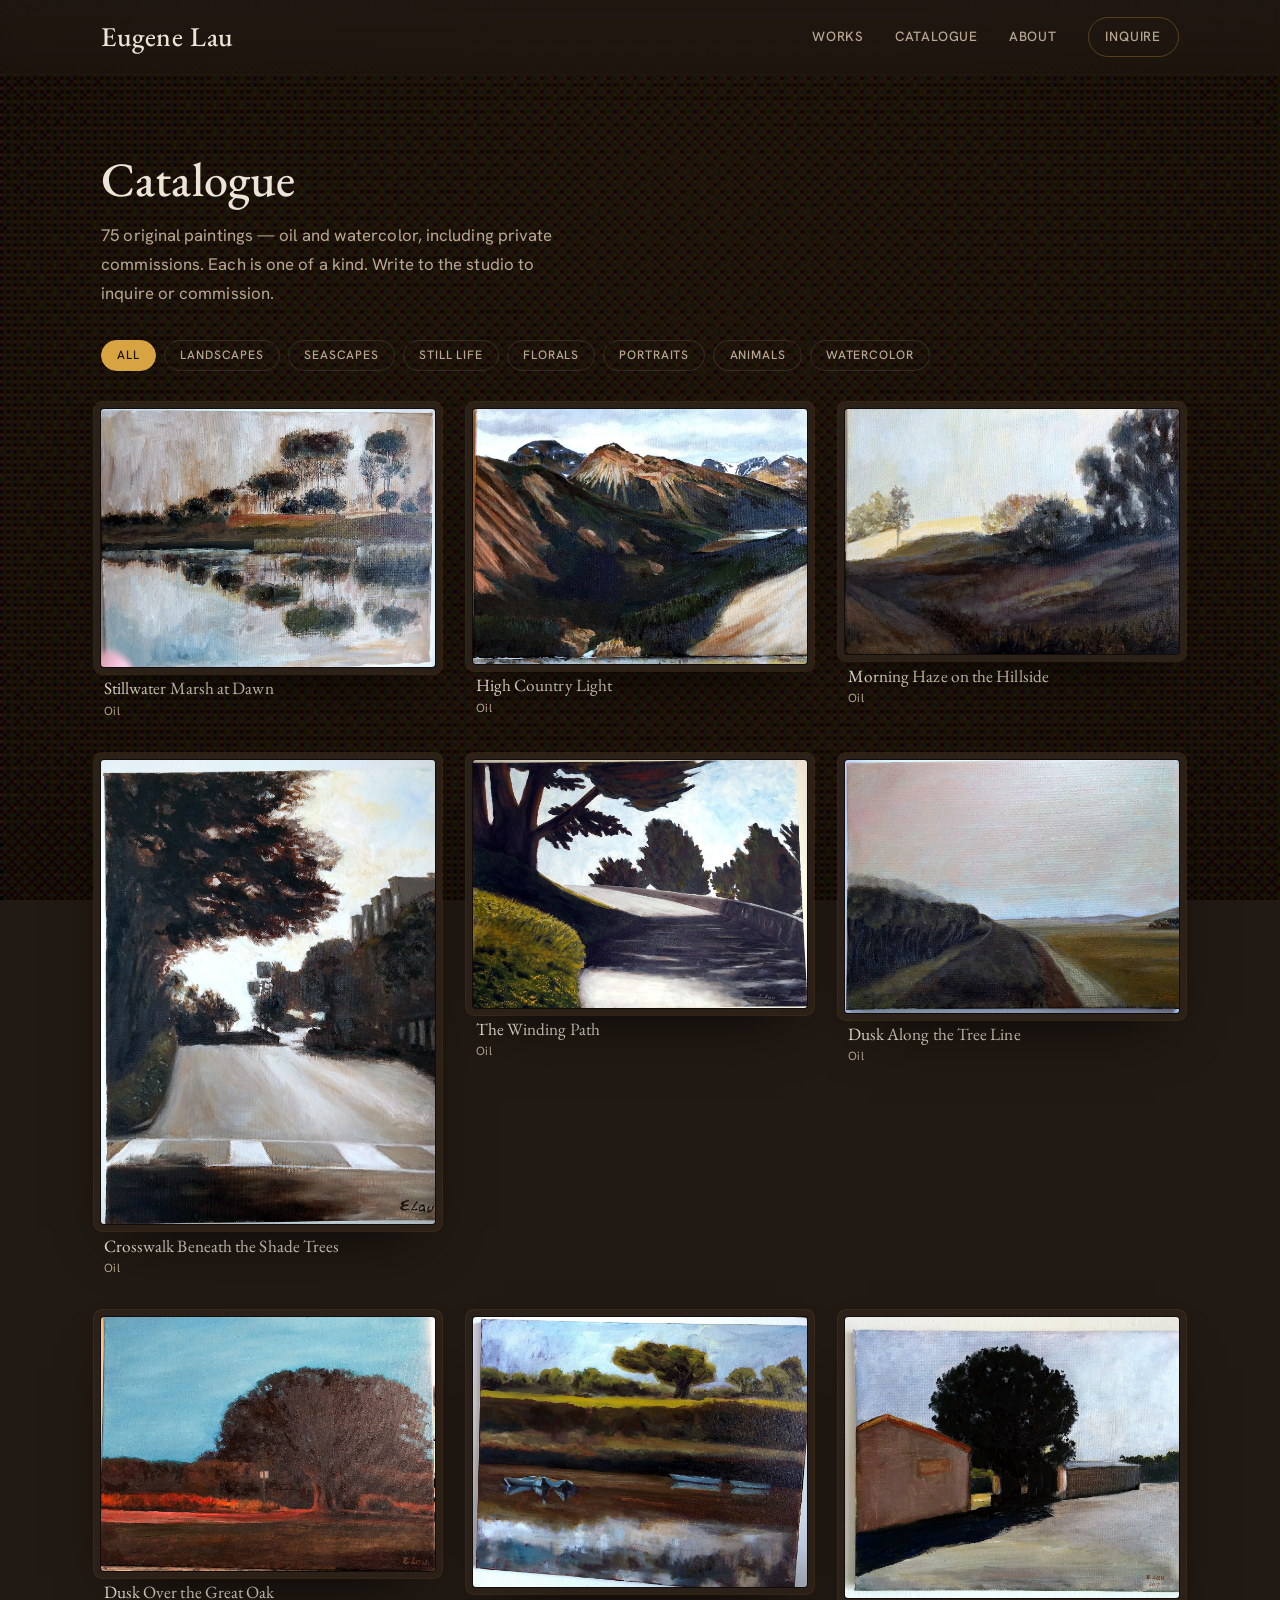
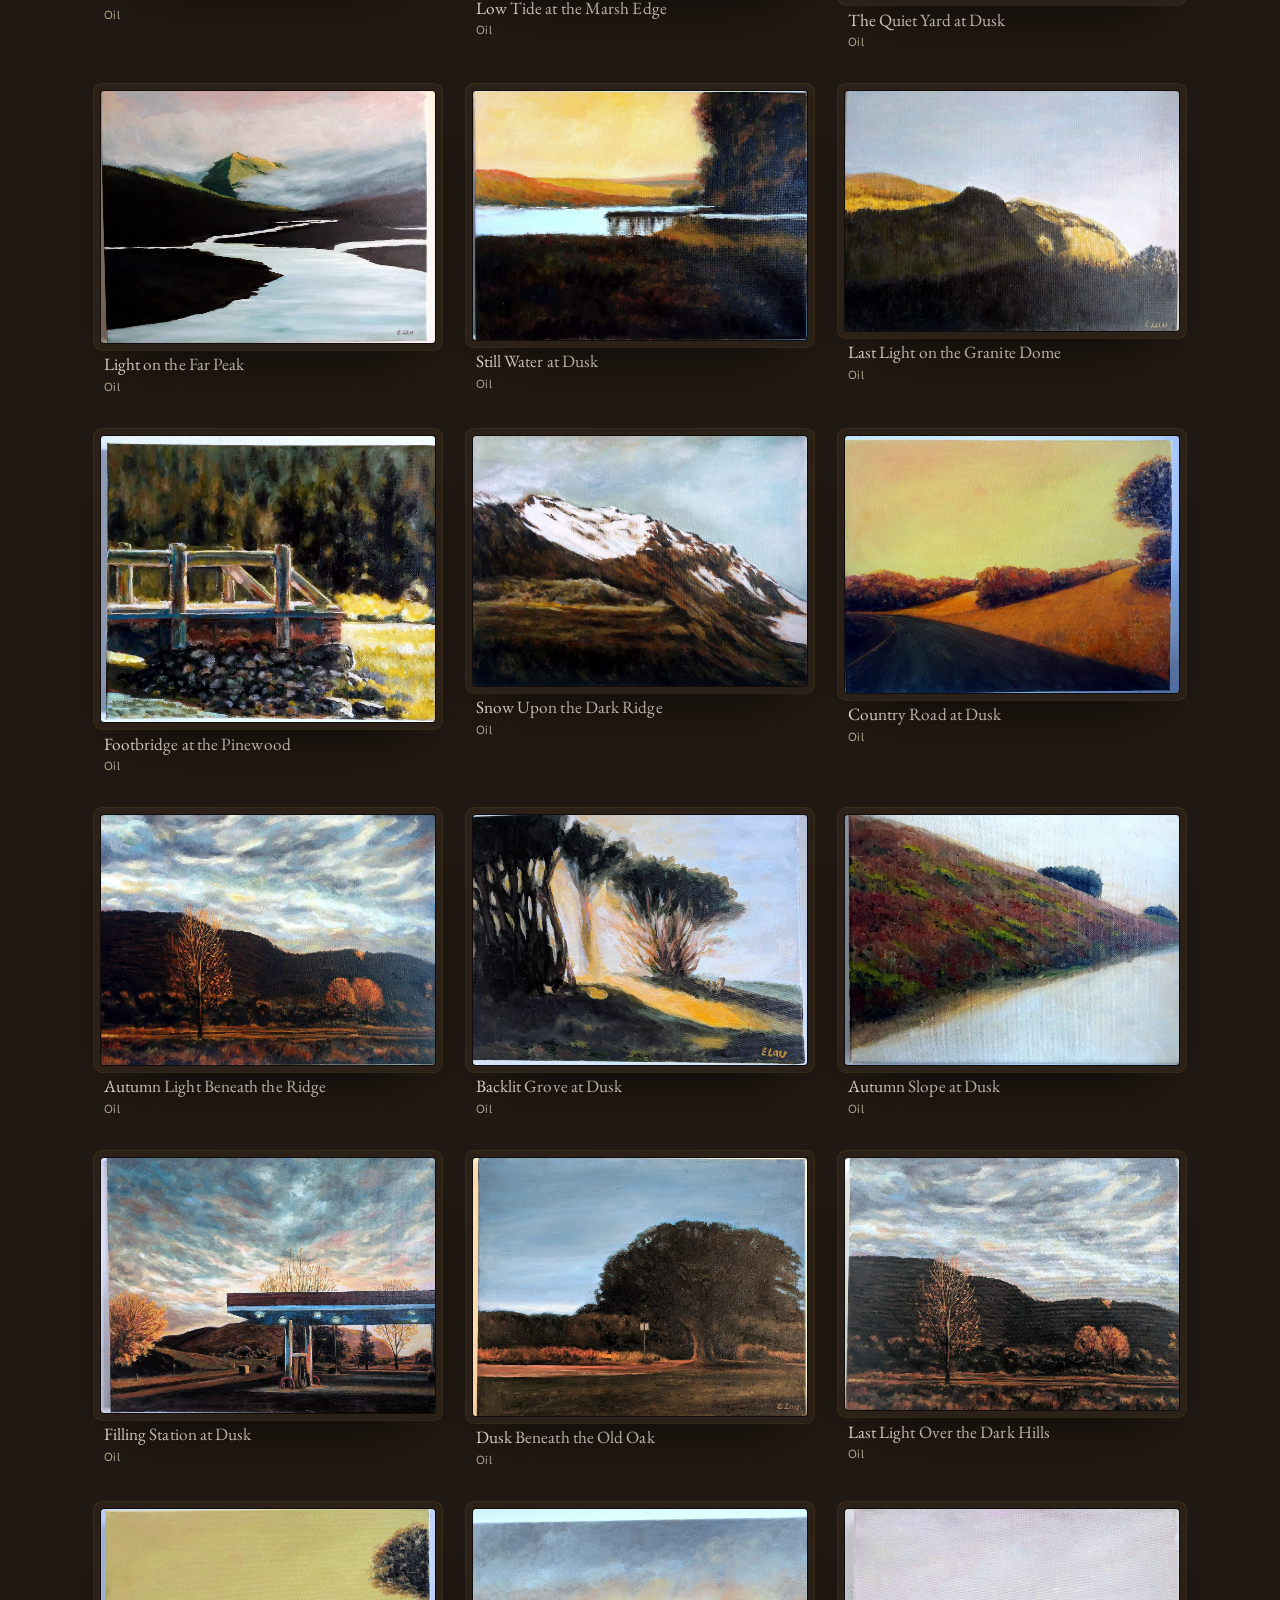
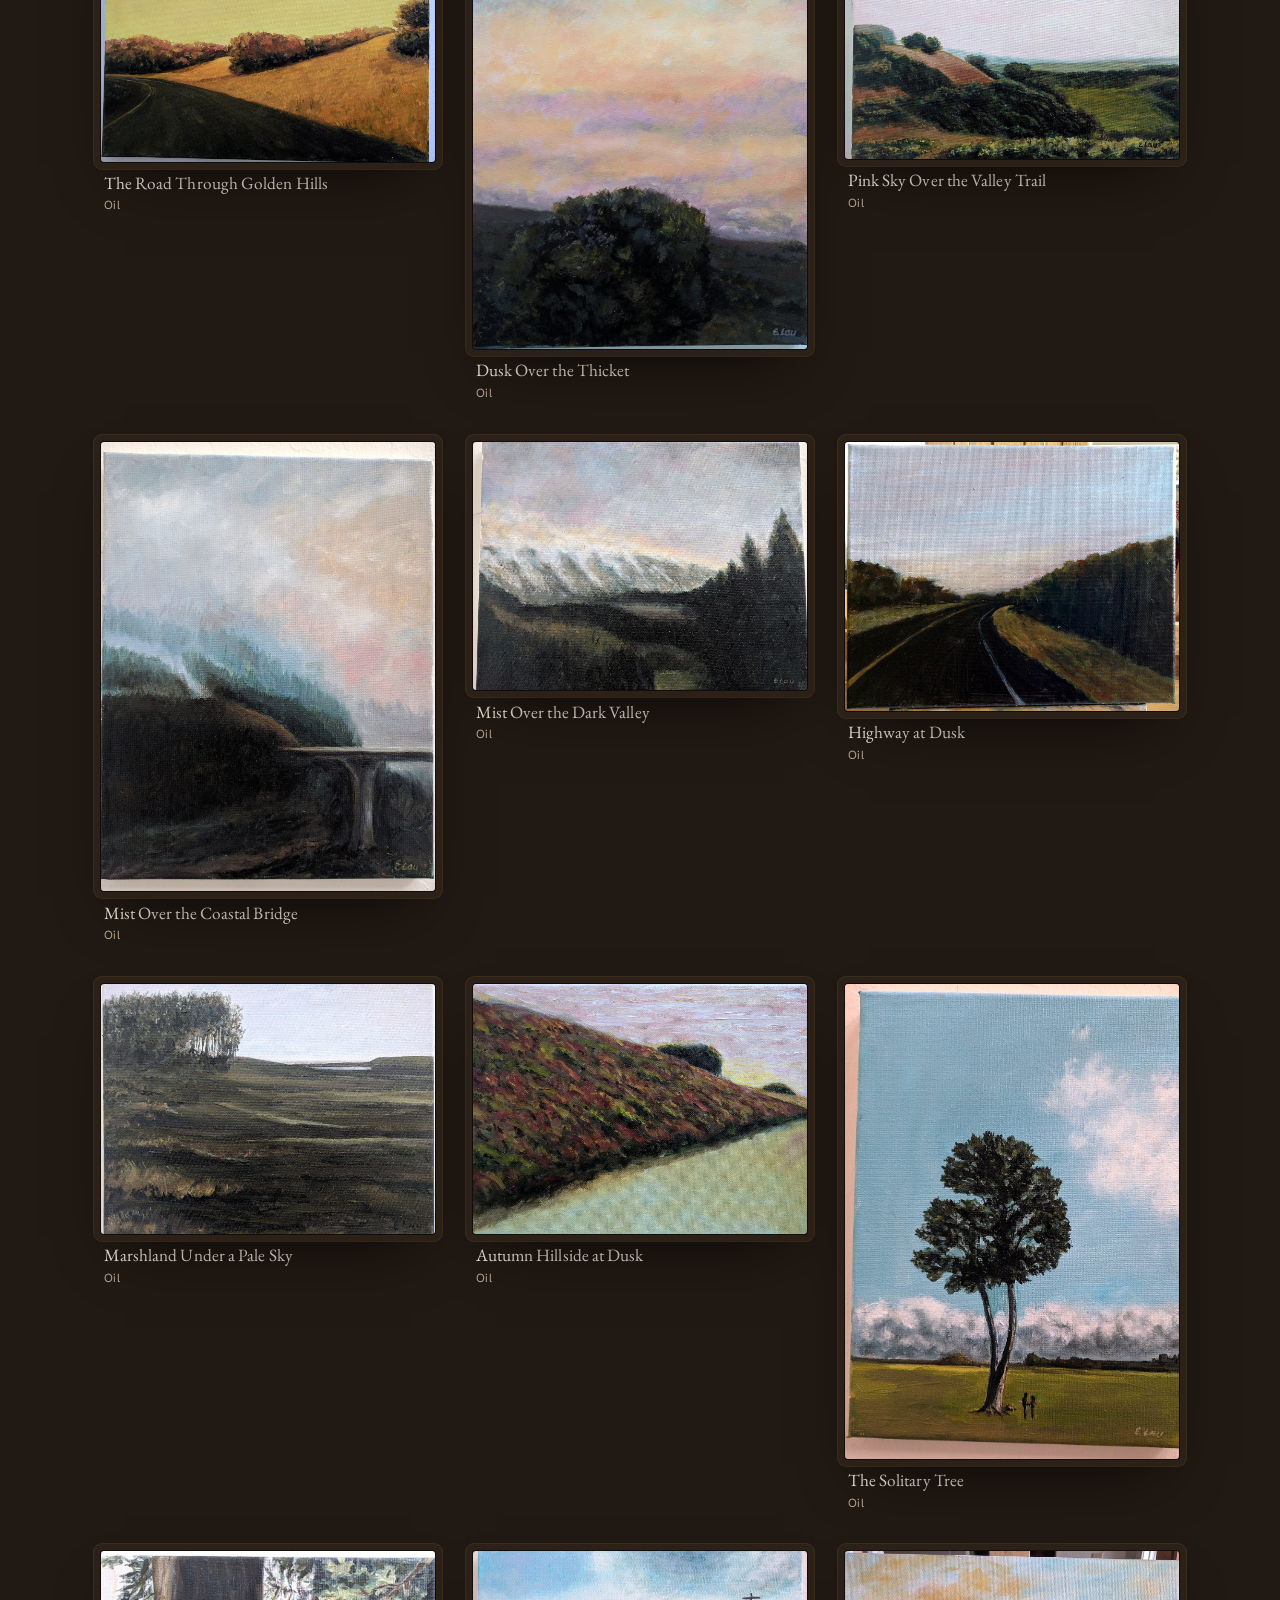
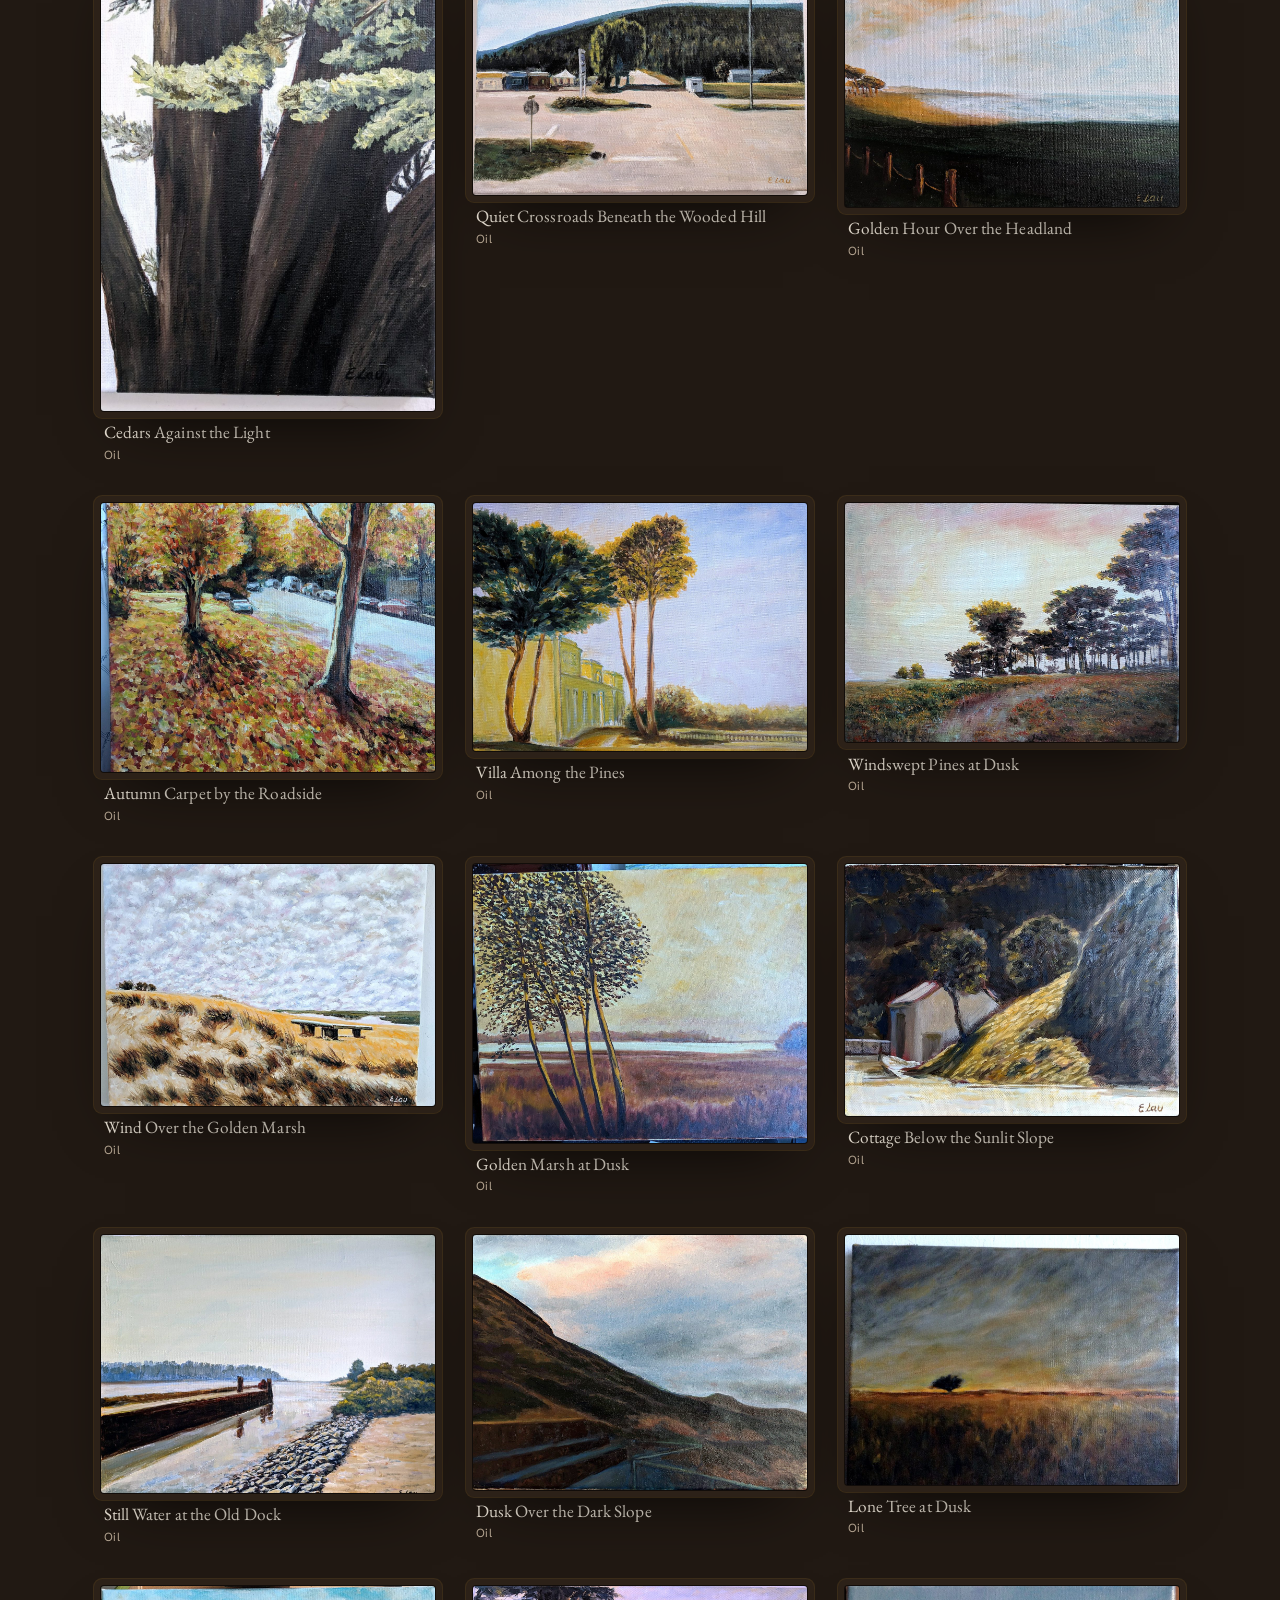
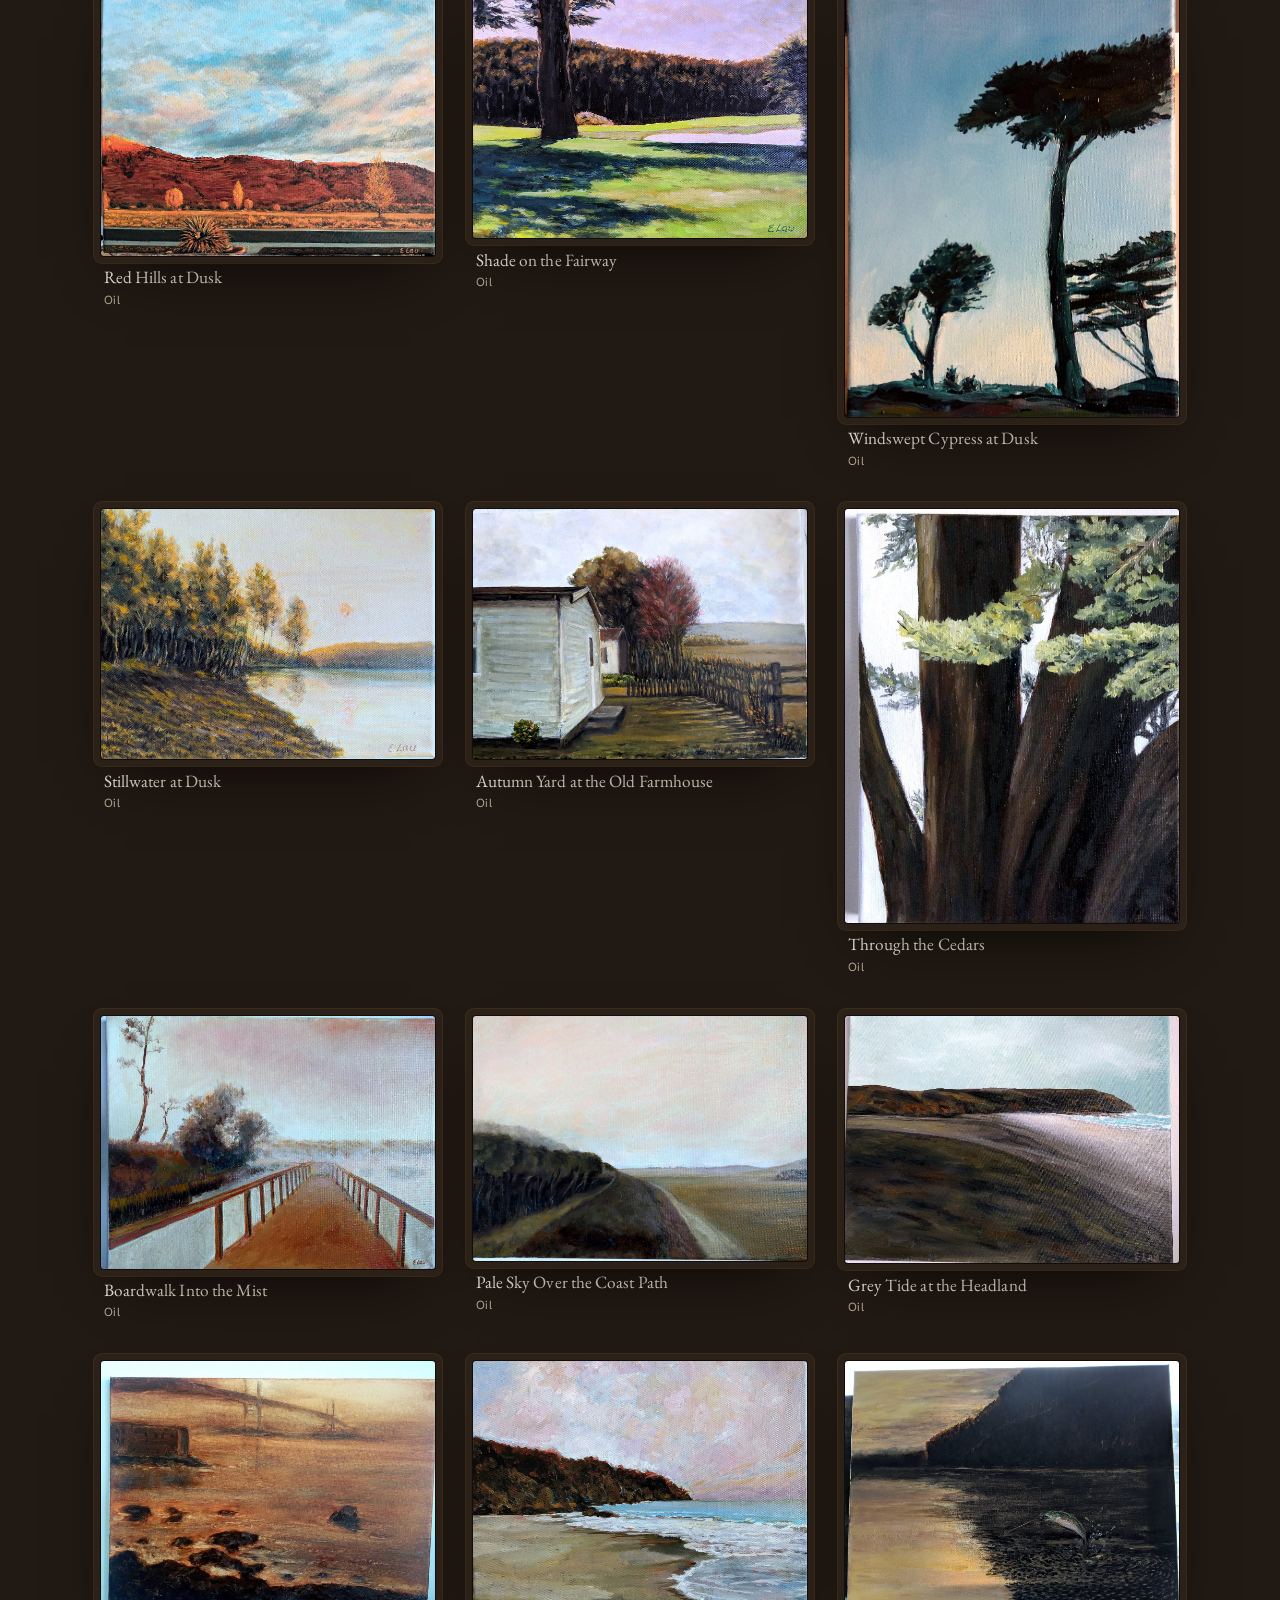
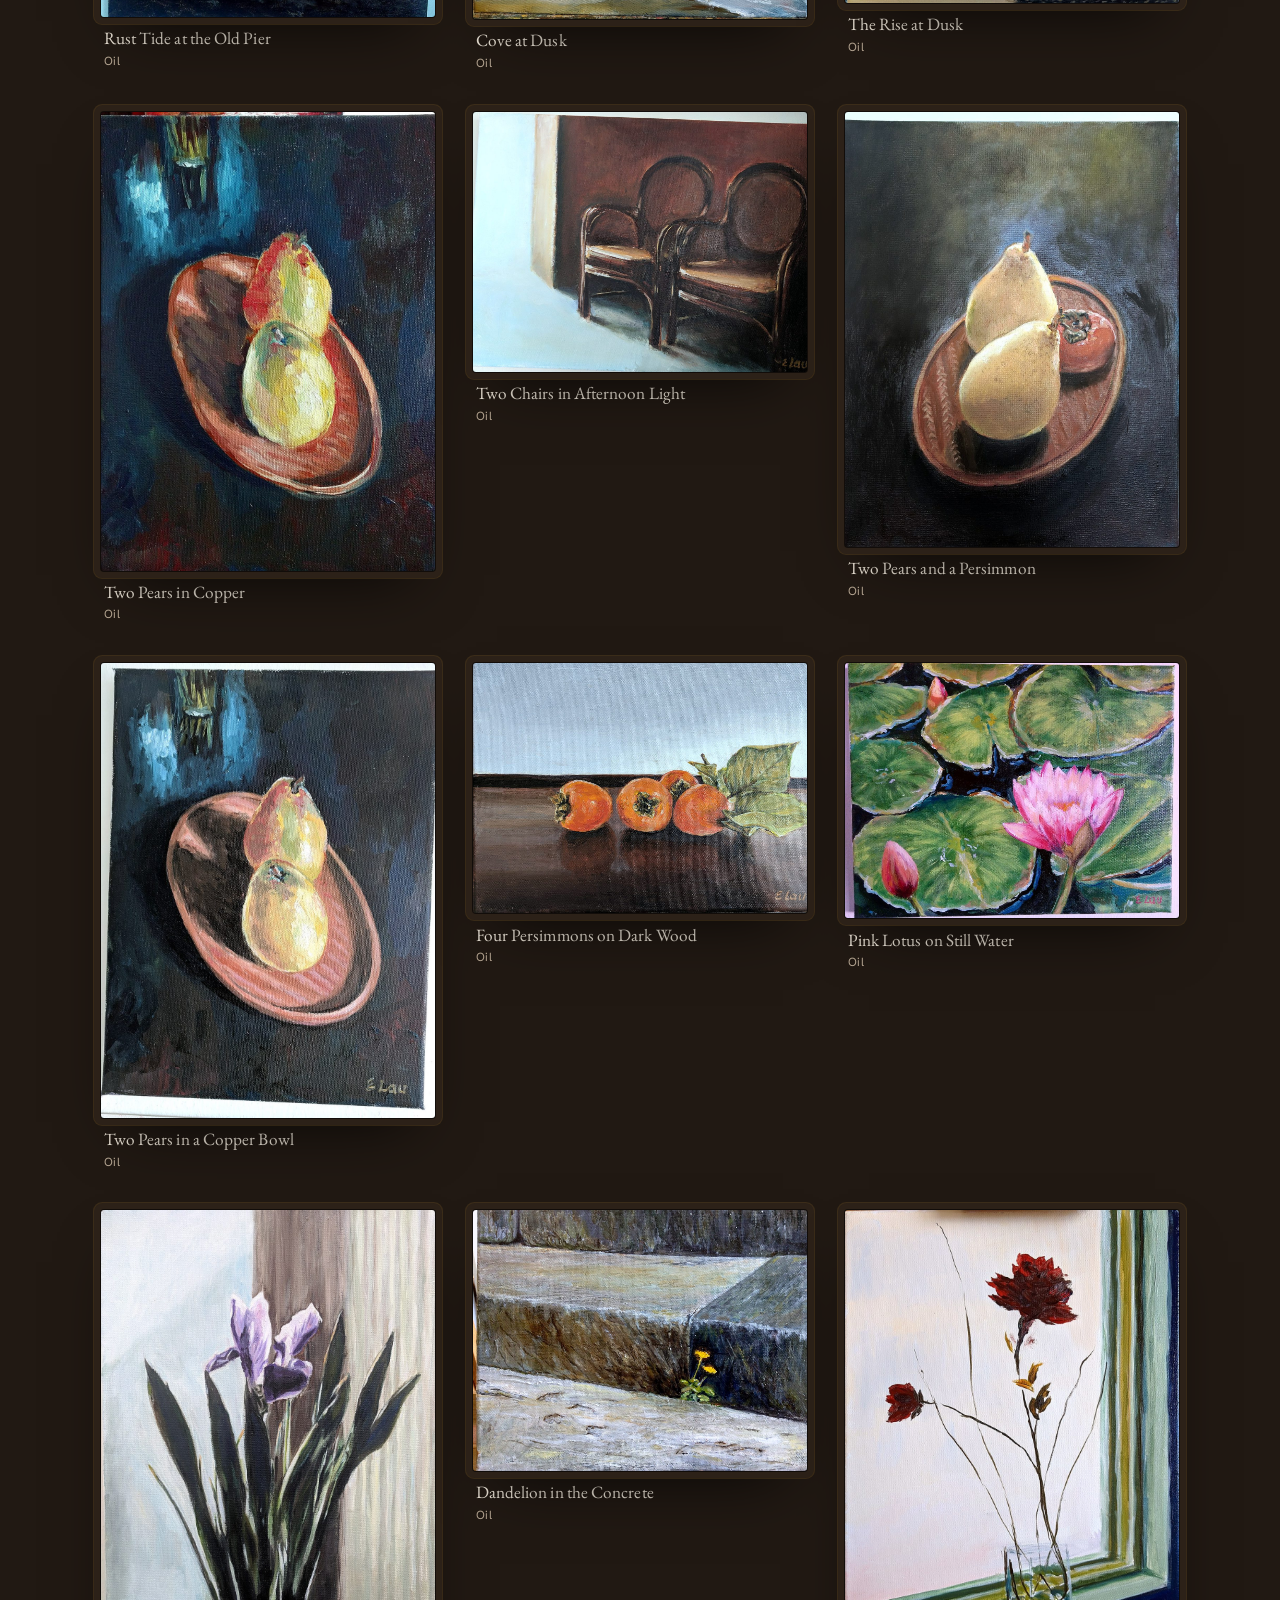
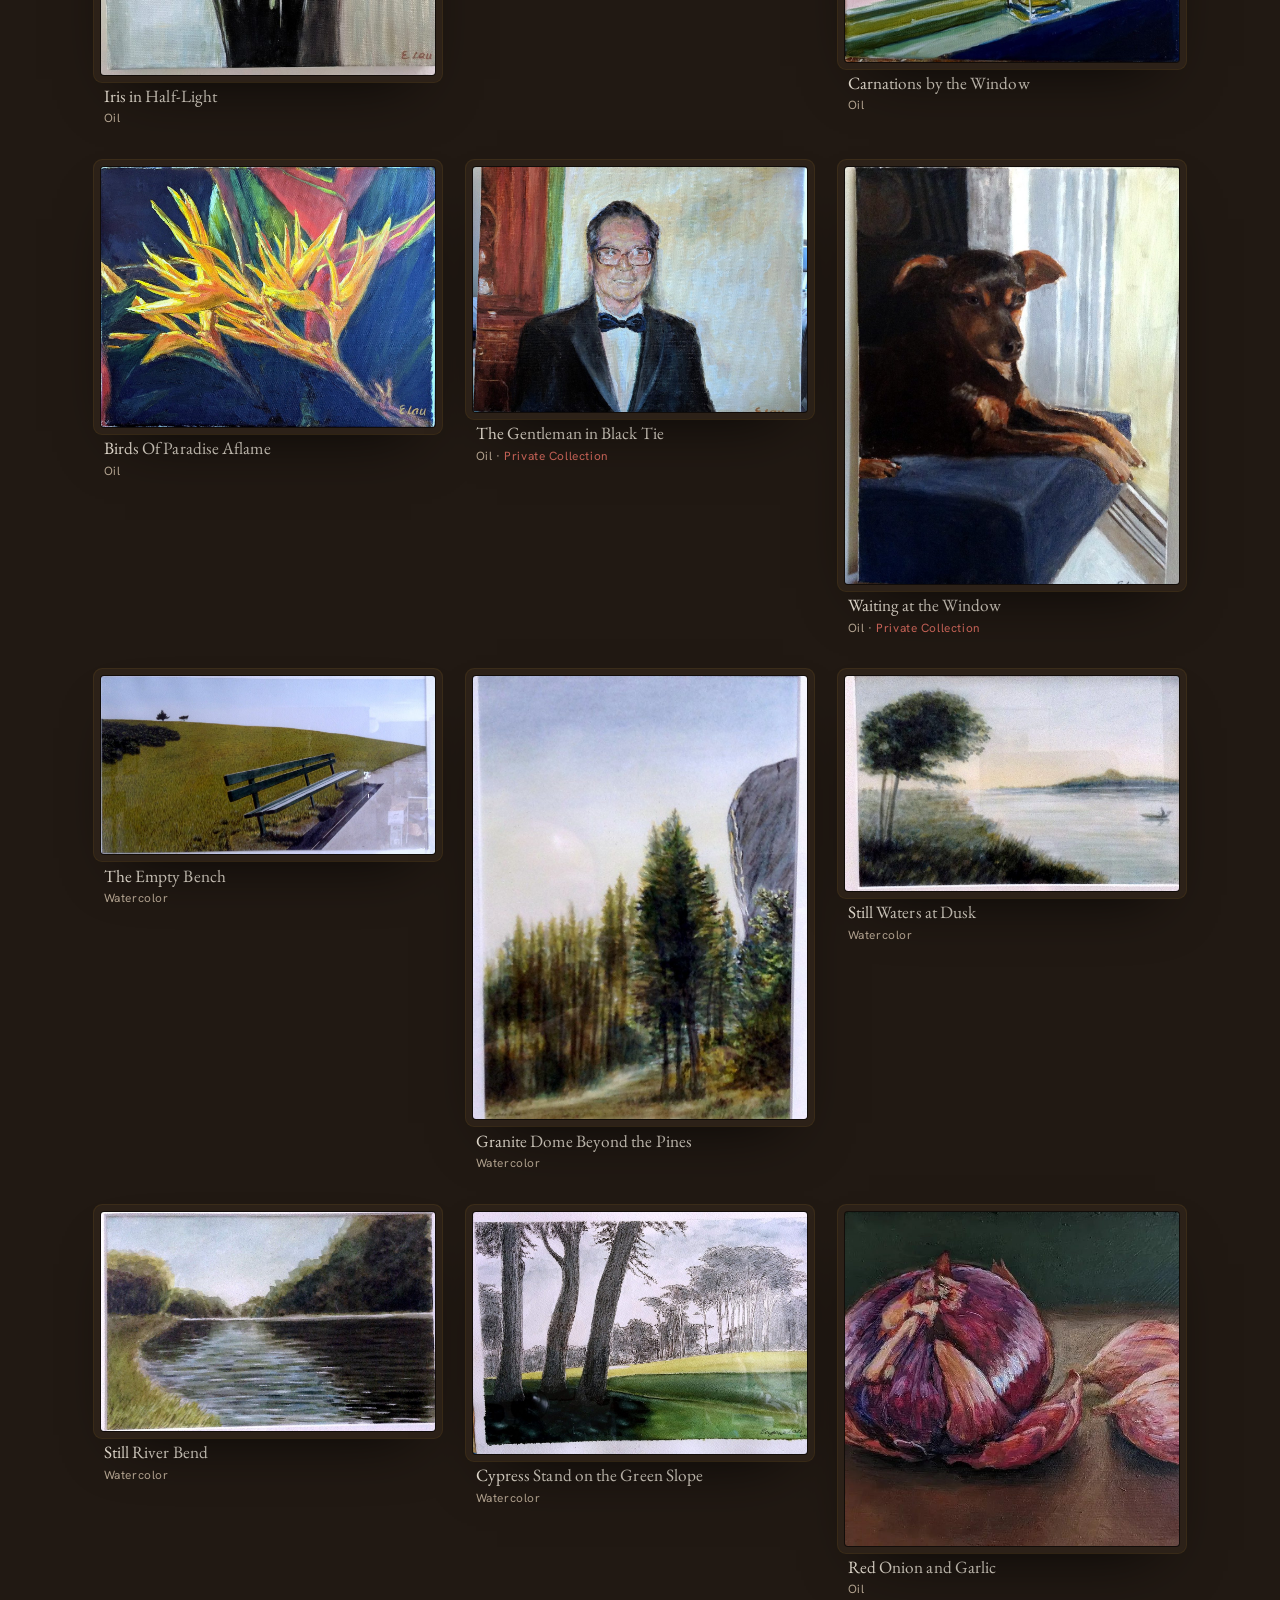
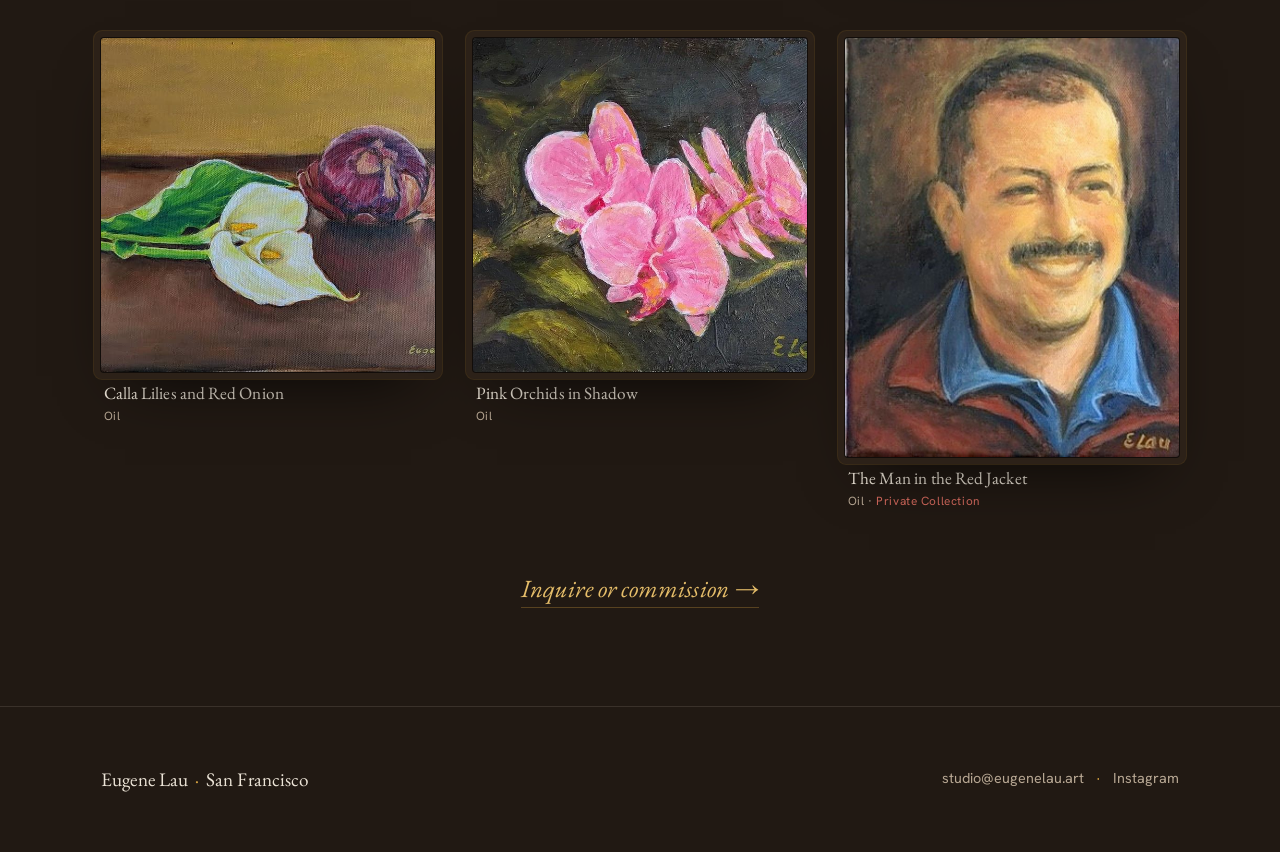
==== commit 89a4f74a: "Curate homepage to centered compositions; catalogue shows medium only; add memorial dedication - Fro" ====
--- a/catalogue.html
+++ b/catalogue.html
@@ -28,7 +28,7 @@
 <main>
   <div class="catalogue-head">
     <h1 class="section-title">Catalogue</h1>
-    <p class="section-lede">75 original paintings &mdash; oil and watercolor, including private commissions. Each is one of a kind; sold and privately held works are marked. Write to the studio to inquire or commission.</p>
+    <p class="section-lede">75 original paintings &mdash; oil and watercolor, including private commissions. Each is one of a kind. Write to the studio to inquire or commission.</p>
   </div>
   <div class="c-filter" role="group" aria-label="Filter by category">
 <button class="is-active" data-filter="all">All</button>
@@ -43,259 +43,259 @@
   <div class="c-grid" id="catalogue">
     <figure class="c-item" data-cat="landscape" data-medium="oil">
       <div class="frame frame--exact" style="aspect-ratio:1600/1237"><img src="assets/oil-1.jpg" alt="A misty marsh landscape where a line of slender trees along a low bank is mirrored in still pale water dotted with clumps of reeds, all rendered in soft muted greens and earthy tones." loading="lazy" /></div>
-      <figcaption><span class="c-title">Stillwater Marsh at Dawn</span><span class="c-meta">Oil &middot; <span class="c-sold">Sold</span></span></figcaption>
+      <figcaption><span class="c-title">Stillwater Marsh at Dawn</span><span class="c-meta">Oil</span></figcaption>
     </figure>
     <figure class="c-item" data-cat="landscape" data-medium="oil">
       <div class="frame frame--exact" style="aspect-ratio:1600/1220"><img src="assets/oil-11.jpg" alt="A rugged alpine valley where sunlit tan-and-ochre ridges fall toward dark evergreen slopes, with snow-streaked peaks and a glinting river under a brooding gray sky." loading="lazy" /></div>
-      <figcaption><span class="c-title">High Country Light</span><span class="c-meta">Oil &middot; <span class="c-avail">Available</span></span></figcaption>
+      <figcaption><span class="c-title">High Country Light</span><span class="c-meta">Oil</span></figcaption>
     </figure>
     <figure class="c-item" data-cat="landscape" data-medium="oil">
       <div class="frame frame--exact" style="aspect-ratio:1600/1175"><img src="assets/oil-13.jpg" alt="A misty hillside landscape at dawn, with a pale luminous sky behind a dark cluster of trees on the right and a lone slender tree on the left, the foreground sloping into shadowed brush and earth." loading="lazy" /></div>
-      <figcaption><span class="c-title">Morning Haze on the Hillside</span><span class="c-meta">Oil &middot; <span class="c-avail">Available</span></span></figcaption>
+      <figcaption><span class="c-title">Morning Haze on the Hillside</span><span class="c-meta">Oil</span></figcaption>
     </figure>
     <figure class="c-item" data-cat="landscape" data-medium="oil">
       <div class="frame frame--exact" style="aspect-ratio:1149/1600"><img src="assets/oil-14.jpg" alt="A quiet suburban street recedes between heavy dark shade trees toward a pale glowing sky, with a striped crosswalk crossing the foreground and faint buildings on the right." loading="lazy" /></div>
-      <figcaption><span class="c-title">Crosswalk Beneath the Shade Trees</span><span class="c-meta">Oil &middot; <span class="c-avail">Available</span></span></figcaption>
+      <figcaption><span class="c-title">Crosswalk Beneath the Shade Trees</span><span class="c-meta">Oil</span></figcaption>
     </figure>
     <figure class="c-item" data-cat="landscape" data-medium="oil">
       <div class="frame frame--exact" style="aspect-ratio:1600/1188"><img src="assets/oil-15.jpg" alt="A sunlit hillside path curves past a low stone wall, framed by a large dark evergreen on the left, a bank of golden wildflowers below it, and rows of green trees beneath a soft blue sky." loading="lazy" /></div>
-      <figcaption><span class="c-title">The Winding Path</span><span class="c-meta">Oil &middot; <span class="c-sold">Sold</span></span></figcaption>
+      <figcaption><span class="c-title">The Winding Path</span><span class="c-meta">Oil</span></figcaption>
     </figure>
     <figure class="c-item" data-cat="landscape" data-medium="oil">
       <div class="frame frame--exact" style="aspect-ratio:1600/1212"><img src="assets/oil-16.jpg" alt="A muted dusk landscape where a dark stand of trees lines a curving country path leading toward open golden fields, a distant farmhouse, and low hills beneath a soft pink and grey sky." loading="lazy" /></div>
-      <figcaption><span class="c-title">Dusk Along the Tree Line</span><span class="c-meta">Oil &middot; <span class="c-avail">Available</span></span></figcaption>
+      <figcaption><span class="c-title">Dusk Along the Tree Line</span><span class="c-meta">Oil</span></figcaption>
     </figure>
     <figure class="c-item" data-cat="landscape" data-medium="oil">
       <div class="frame frame--exact" style="aspect-ratio:1600/1219"><img src="assets/oil-17.jpg" alt="A massive silhouetted oak tree spreads against a deep blue twilight sky above a dark field, with a band of glowing rust and orange brush catching the last warm light at the horizon." loading="lazy" /></div>
-      <figcaption><span class="c-title">Dusk Over the Great Oak</span><span class="c-meta">Oil &middot; <span class="c-avail">Available</span></span></figcaption>
+      <figcaption><span class="c-title">Dusk Over the Great Oak</span><span class="c-meta">Oil</span></figcaption>
     </figure>
     <figure class="c-item" data-cat="landscape" data-medium="oil">
       <div class="frame frame--exact" style="aspect-ratio:1600/1293"><img src="assets/oil-18.jpg" alt="A moody marsh landscape where small wooden boats rest on a muddy tidal flat before a reflective stretch of water, with a golden field, dark hedgerow, and silhouetted trees beneath a cloudy gray sky." loading="lazy" /></div>
-      <figcaption><span class="c-title">Low Tide at the Marsh Edge</span><span class="c-meta">Oil &middot; <span class="c-avail">Available</span></span></figcaption>
+      <figcaption><span class="c-title">Low Tide at the Marsh Edge</span><span class="c-meta">Oil</span></figcaption>
     </figure>
     <figure class="c-item" data-cat="landscape" data-medium="oil">
       <div class="frame frame--exact" style="aspect-ratio:1600/1350"><img src="assets/oil-19.jpg" alt="A large dark tree looms over a rust-roofed farm building and a low shed beside an open dirt yard under a pale grey-blue sky, with long shadows stretching across the ground." loading="lazy" /></div>
-      <figcaption><span class="c-title">The Quiet Yard at Dusk</span><span class="c-meta">Oil &middot; <span class="c-avail">Available</span></span></figcaption>
+      <figcaption><span class="c-title">The Quiet Yard at Dusk</span><span class="c-meta">Oil</span></figcaption>
     </figure>
     <figure class="c-item" data-cat="landscape" data-medium="oil">
       <div class="frame frame--exact" style="aspect-ratio:1600/1209"><img src="assets/oil-2.jpg" alt="A sunlit green mountain peak rises above misty grey clouds, with dark forested hills flanking a pale, winding river that snakes through the valley toward the viewer." loading="lazy" /></div>
-      <figcaption><span class="c-title">Light on the Far Peak</span><span class="c-meta">Oil &middot; <span class="c-sold">Sold</span></span></figcaption>
+      <figcaption><span class="c-title">Light on the Far Peak</span><span class="c-meta">Oil</span></figcaption>
     </figure>
     <figure class="c-item" data-cat="landscape" data-medium="oil">
       <div class="frame frame--exact" style="aspect-ratio:1600/1194"><img src="assets/oil-20.jpg" alt="A tranquil lake at dusk reflects a dark stand of trees, with golden amber hills and a glowing sky beyond and shadowy marsh grasses in the foreground." loading="lazy" /></div>
-      <figcaption><span class="c-title">Still Water at Dusk</span><span class="c-meta">Oil &middot; <span class="c-avail">Available</span></span></figcaption>
+      <figcaption><span class="c-title">Still Water at Dusk</span><span class="c-meta">Oil</span></figcaption>
     </figure>
     <figure class="c-item" data-cat="landscape" data-medium="oil">
       <div class="frame frame--exact" style="aspect-ratio:1600/1152"><img src="assets/oil-22.jpg" alt="A forested mountain ridge at dusk where warm golden light strikes a pale granite dome and the autumn-tinted treetops, set against a soft pale blue sky." loading="lazy" /></div>
-      <figcaption><span class="c-title">Last Light on the Granite Dome</span><span class="c-meta">Oil &middot; <span class="c-avail">Available</span></span></figcaption>
+      <figcaption><span class="c-title">Last Light on the Granite Dome</span><span class="c-meta">Oil</span></figcaption>
     </figure>
     <figure class="c-item" data-cat="landscape" data-medium="oil">
       <div class="frame frame--exact" style="aspect-ratio:1600/1375"><img src="assets/oil-23.jpg" alt="A weathered wooden footbridge with a railed plank deck crosses a rocky embankment, set against a dense wall of dark evergreen pines with sunlit golden grass glowing to the right." loading="lazy" /></div>
-      <figcaption><span class="c-title">Footbridge at the Pinewood</span><span class="c-meta">Oil &middot; <span class="c-avail">Available</span></span></figcaption>
+      <figcaption><span class="c-title">Footbridge at the Pinewood</span><span class="c-meta">Oil</span></figcaption>
     </figure>
     <figure class="c-item" data-cat="landscape" data-medium="oil">
       <div class="frame frame--exact" style="aspect-ratio:1600/1200"><img src="assets/oil-25.jpg" alt="A rugged snow-capped mountain ridge of dark earthy browns rising against a pale, overcast grey-green sky, with windswept snow clinging to its upper slopes and shadowed foothills below." loading="lazy" /></div>
-      <figcaption><span class="c-title">Snow Upon the Dark Ridge</span><span class="c-meta">Oil &middot; <span class="c-sold">Sold</span></span></figcaption>
+      <figcaption><span class="c-title">Snow Upon the Dark Ridge</span><span class="c-meta">Oil</span></figcaption>
     </figure>
     <figure class="c-item" data-cat="landscape" data-medium="oil">
       <div class="frame frame--exact" style="aspect-ratio:1600/1234"><img src="assets/oil-26.jpg" alt="A dark paved road curves through golden autumn hills under a warm amber sky, with rust-colored shrubs lining the slopes and a single dark tree on the right ridge." loading="lazy" /></div>
-      <figcaption><span class="c-title">Country Road at Dusk</span><span class="c-meta">Oil &middot; <span class="c-avail">Available</span></span></figcaption>
+      <figcaption><span class="c-title">Country Road at Dusk</span><span class="c-meta">Oil</span></figcaption>
     </figure>
     <figure class="c-item" data-cat="landscape" data-medium="oil">
       <div class="frame frame--exact" style="aspect-ratio:1600/1200"><img src="assets/oil-27.jpg" alt="A slender bare autumn tree stands in a golden meadow before a dark wooded ridge, with glowing rust-colored trees to the right under a vast sky of restless gray clouds catching warm evening light." loading="lazy" /></div>
-      <figcaption><span class="c-title">Autumn Light Beneath the Ridge</span><span class="c-meta">Oil &middot; <span class="c-avail">Available</span></span></figcaption>
+      <figcaption><span class="c-title">Autumn Light Beneath the Ridge</span><span class="c-meta">Oil</span></figcaption>
     </figure>
     <figure class="c-item" data-cat="landscape" data-medium="oil">
       <div class="frame frame--exact" style="aspect-ratio:1600/1200"><img src="assets/oil-28.jpg" alt="A dark stand of trees on a hillside silhouetted against a warm golden glow of late sunlight breaking through the foliage, with a single rounded tree to the right and a luminous amber path sweeping across the slope." loading="lazy" /></div>
-      <figcaption><span class="c-title">Backlit Grove at Dusk</span><span class="c-meta">Oil &middot; <span class="c-avail">Available</span></span></figcaption>
+      <figcaption><span class="c-title">Backlit Grove at Dusk</span><span class="c-meta">Oil</span></figcaption>
     </figure>
     <figure class="c-item" data-cat="landscape" data-medium="oil">
       <div class="frame frame--exact" style="aspect-ratio:1600/1200"><img src="assets/oil-3.jpg" alt="A russet and ochre hillside dotted with dark green trees descends toward a pale, hazy valley under a soft cream sky." loading="lazy" /></div>
-      <figcaption><span class="c-title">Autumn Slope at Dusk</span><span class="c-meta">Oil &middot; <span class="c-avail">Available</span></span></figcaption>
+      <figcaption><span class="c-title">Autumn Slope at Dusk</span><span class="c-meta">Oil</span></figcaption>
     </figure>
     <figure class="c-item" data-cat="landscape" data-medium="oil">
       <div class="frame frame--exact" style="aspect-ratio:1600/1225"><img src="assets/oil-31.jpg" alt="A lone roadside gas station canopy with glowing lights stands beneath a vast, turbulent sky streaked with pink and gold at dusk, flanked by autumn-lit trees and dark rolling hills." loading="lazy" /></div>
-      <figcaption><span class="c-title">Filling Station at Dusk</span><span class="c-meta">Oil &middot; <span class="c-sold">Sold</span></span></figcaption>
+      <figcaption><span class="c-title">Filling Station at Dusk</span><span class="c-meta">Oil</span></figcaption>
     </figure>
     <figure class="c-item" data-cat="landscape" data-medium="oil">
       <div class="frame frame--exact" style="aspect-ratio:1600/1239"><img src="assets/oil-33.jpg" alt="A massive dark oak tree silhouetted against a fading blue twilight sky, rising above a low band of shrubs and a strip of glowing rust-colored grass beside a dim field." loading="lazy" /></div>
-      <figcaption><span class="c-title">Dusk Beneath the Old Oak</span><span class="c-meta">Oil &middot; <span class="c-avail">Available</span></span></figcaption>
+      <figcaption><span class="c-title">Dusk Beneath the Old Oak</span><span class="c-meta">Oil</span></figcaption>
     </figure>
     <figure class="c-item" data-cat="landscape" data-medium="oil">
       <div class="frame frame--exact" style="aspect-ratio:1600/1212"><img src="assets/oil-34.jpg" alt="A bare-branched tree stands in a golden autumn meadow before a wooded ridge of dark hills, beneath a broad sky streaked with grey and amber clouds catching the last warm light." loading="lazy" /></div>
-      <figcaption><span class="c-title">Last Light Over the Dark Hills</span><span class="c-meta">Oil &middot; <span class="c-avail">Available</span></span></figcaption>
+      <figcaption><span class="c-title">Last Light Over the Dark Hills</span><span class="c-meta">Oil</span></figcaption>
     </figure>
     <figure class="c-item" data-cat="landscape" data-medium="oil">
       <div class="frame frame--exact" style="aspect-ratio:1600/1213"><img src="assets/oil-35.jpg" alt="A dark winding road curves through warm golden-amber hills under a glowing yellow sky, flanked by dusky rose-tinted shrubs and a lone shadowy tree on the right ridge." loading="lazy" /></div>
-      <figcaption><span class="c-title">The Road Through Golden Hills</span><span class="c-meta">Oil &middot; <span class="c-avail">Available</span></span></figcaption>
+      <figcaption><span class="c-title">The Road Through Golden Hills</span><span class="c-meta">Oil</span></figcaption>
     </figure>
     <figure class="c-item" data-cat="landscape" data-medium="oil">
       <div class="frame frame--exact" style="aspect-ratio:1212/1600"><img src="assets/oil-36.jpg" alt="A wide twilight sky glowing in peach, coral, and lavender hues spreads above a dark silhouetted hillside and a dense, shadowed shrub in the foreground." loading="lazy" /></div>
-      <figcaption><span class="c-title">Dusk Over the Thicket</span><span class="c-meta">Oil &middot; <span class="c-avail">Available</span></span></figcaption>
+      <figcaption><span class="c-title">Dusk Over the Thicket</span><span class="c-meta">Oil</span></figcaption>
     </figure>
     <figure class="c-item" data-cat="landscape" data-medium="oil">
       <div class="frame frame--exact" style="aspect-ratio:1600/1200"><img src="assets/oil-37.jpg" alt="A wooded hillside with a red dirt path and dark green brush descends into a broad green valley beneath a soft, hazy pink sky." loading="lazy" /></div>
-      <figcaption><span class="c-title">Pink Sky Over the Valley Trail</span><span class="c-meta">Oil &middot; <span class="c-sold">Sold</span></span></figcaption>
+      <figcaption><span class="c-title">Pink Sky Over the Valley Trail</span><span class="c-meta">Oil</span></figcaption>
     </figure>
     <figure class="c-item" data-cat="landscape" data-medium="oil">
       <div class="frame frame--exact" style="aspect-ratio:1187/1600"><img src="assets/oil-38.jpg" alt="A misty coastal landscape at dawn where fog drifts over dark forested hills, a pale pink and gold sky glows on the horizon, and a stone arched bridge spans a shadowed ravine in the foreground." loading="lazy" /></div>
-      <figcaption><span class="c-title">Mist Over the Coastal Bridge</span><span class="c-meta">Oil &middot; <span class="c-avail">Available</span></span></figcaption>
+      <figcaption><span class="c-title">Mist Over the Coastal Bridge</span><span class="c-meta">Oil</span></figcaption>
     </figure>
     <figure class="c-item" data-cat="landscape" data-medium="oil">
       <div class="frame frame--exact" style="aspect-ratio:1600/1193"><img src="assets/oil-39.jpg" alt="A moody twilight landscape where pale mist rolls over distant snow-streaked mountains above shadowed evergreen forests and a dark valley, beneath a soft grey sky touched with faint orange light." loading="lazy" /></div>
-      <figcaption><span class="c-title">Mist Over the Dark Valley</span><span class="c-meta">Oil &middot; <span class="c-avail">Available</span></span></figcaption>
+      <figcaption><span class="c-title">Mist Over the Dark Valley</span><span class="c-meta">Oil</span></figcaption>
     </figure>
     <figure class="c-item" data-cat="landscape" data-medium="oil">
       <div class="frame frame--exact" style="aspect-ratio:1600/1291"><img src="assets/oil-4.jpg" alt="An empty two-lane highway curves into a hazy horizon at dusk, flanked by dark wooded hills and an autumn-toned roadside under a soft gray sky." loading="lazy" /></div>
-      <figcaption><span class="c-title">Highway at Dusk</span><span class="c-meta">Oil &middot; <span class="c-avail">Available</span></span></figcaption>
+      <figcaption><span class="c-title">Highway at Dusk</span><span class="c-meta">Oil</span></figcaption>
     </figure>
     <figure class="c-item" data-cat="landscape" data-medium="oil">
       <div class="frame frame--exact" style="aspect-ratio:1600/1200"><img src="assets/oil-40.jpg" alt="A brooding moorland landscape with a dark stand of slender birches at the left, rolling olive-brown fields sweeping toward a distant pale pond, all beneath a soft overcast grey sky." loading="lazy" /></div>
-      <figcaption><span class="c-title">Marshland Under a Pale Sky</span><span class="c-meta">Oil &middot; <span class="c-avail">Available</span></span></figcaption>
+      <figcaption><span class="c-title">Marshland Under a Pale Sky</span><span class="c-meta">Oil</span></figcaption>
     </figure>
     <figure class="c-item" data-cat="landscape" data-medium="oil">
       <div class="frame frame--exact" style="aspect-ratio:1600/1200"><img src="assets/oil-41.jpg" alt="A steep hillside textured with rust, ochre, and olive brushstrokes descends toward a pale sandy path under a warm pink and amber sunset sky, with small dark shrubs dotting the ridge." loading="lazy" /></div>
-      <figcaption><span class="c-title">Autumn Hillside at Dusk</span><span class="c-meta">Oil &middot; <span class="c-sold">Sold</span></span></figcaption>
+      <figcaption><span class="c-title">Autumn Hillside at Dusk</span><span class="c-meta">Oil</span></figcaption>
     </figure>
     <figure class="c-item" data-cat="landscape" data-medium="oil">
       <div class="frame frame--exact" style="aspect-ratio:1124/1600"><img src="assets/oil-42.jpg" alt="A single broad green tree stands alone on a flat green field beneath a blue sky, with a low band of white clouds stretching across the horizon behind it." loading="lazy" /></div>
-      <figcaption><span class="c-title">The Solitary Tree</span><span class="c-meta">Oil &middot; <span class="c-avail">Available</span></span></figcaption>
+      <figcaption><span class="c-title">The Solitary Tree</span><span class="c-meta">Oil</span></figcaption>
     </figure>
     <figure class="c-item" data-cat="landscape" data-medium="oil">
       <div class="frame frame--exact" style="aspect-ratio:1162/1600"><img src="assets/oil-43.jpg" alt="A close-up of dark cedar trunks rising vertically, draped with clusters of pale green foliage, set against a bright off-white sky." loading="lazy" /></div>
-      <figcaption><span class="c-title">Cedars Against the Light</span><span class="c-meta">Oil &middot; <span class="c-avail">Available</span></span></figcaption>
+      <figcaption><span class="c-title">Cedars Against the Light</span><span class="c-meta">Oil</span></figcaption>
     </figure>
     <figure class="c-item" data-cat="landscape" data-medium="oil">
       <div class="frame frame--exact" style="aspect-ratio:1600/1168"><img src="assets/oil-45.jpg" alt="A deserted roadside lot of pale asphalt stretches before a dark forested hillside, with low buildings, a tall willow, a utility pole, and a small road sign under a clear blue sky." loading="lazy" /></div>
-      <figcaption><span class="c-title">Quiet Crossroads Beneath the Wooded Hill</span><span class="c-meta">Oil &middot; <span class="c-avail">Available</span></span></figcaption>
+      <figcaption><span class="c-title">Quiet Crossroads Beneath the Wooded Hill</span><span class="c-meta">Oil</span></figcaption>
     </figure>
     <figure class="c-item" data-cat="landscape" data-medium="oil">
       <div class="frame frame--exact" style="aspect-ratio:1600/1226"><img src="assets/oil-46.jpg" alt="A warm coastal landscape at golden hour, with a cluster of windswept trees on a bluff above a pale shoreline, a dark grassy foreground edged by a wooden post-and-rope fence, beneath a glowing amber and soft blue sky." loading="lazy" /></div>
-      <figcaption><span class="c-title">Golden Hour Over the Headland</span><span class="c-meta">Oil &middot; <span class="c-avail">Available</span></span></figcaption>
+      <figcaption><span class="c-title">Golden Hour Over the Headland</span><span class="c-meta">Oil</span></figcaption>
     </figure>
     <figure class="c-item" data-cat="landscape" data-medium="oil">
       <div class="frame frame--exact" style="aspect-ratio:1600/1288"><img src="assets/oil-47.jpg" alt="An impressionistic oil painting of an autumn scene where trees in fiery orange and gold foliage line a quiet road, their long shadows stretching across a ground thickly carpeted with fallen red and yellow leaves, with parked cars and a fence visible in the distance." loading="lazy" /></div>
-      <figcaption><span class="c-title">Autumn Carpet by the Roadside</span><span class="c-meta">Oil &middot; <span class="c-sold">Sold</span></span></figcaption>
+      <figcaption><span class="c-title">Autumn Carpet by the Roadside</span><span class="c-meta">Oil</span></figcaption>
     </figure>
     <figure class="c-item" data-cat="landscape" data-medium="oil">
       <div class="frame frame--exact" style="aspect-ratio:1600/1187"><img src="assets/oil-49.jpg" alt="Tall slender pines cast long shadows beside a sunlit ochre villa under a pale blue Mediterranean sky, with a hedgerow stretching toward the horizon." loading="lazy" /></div>
-      <figcaption><span class="c-title">Villa Among the Pines</span><span class="c-meta">Oil &middot; <span class="c-avail">Available</span></span></figcaption>
+      <figcaption><span class="c-title">Villa Among the Pines</span><span class="c-meta">Oil</span></figcaption>
     </figure>
     <figure class="c-item" data-cat="landscape" data-medium="oil">
       <div class="frame frame--exact" style="aspect-ratio:1600/1147"><img src="assets/oil-50.jpg" alt="A row of windswept pines crowns a rust-and-gold heathland slope under a glowing peach and rose sunset sky, with a faint path winding through the brush." loading="lazy" /></div>
-      <figcaption><span class="c-title">Windswept Pines at Dusk</span><span class="c-meta">Oil &middot; <span class="c-avail">Available</span></span></figcaption>
+      <figcaption><span class="c-title">Windswept Pines at Dusk</span><span class="c-meta">Oil</span></figcaption>
     </figure>
     <figure class="c-item" data-cat="landscape" data-medium="oil">
       <div class="frame frame--exact" style="aspect-ratio:1600/1159"><img src="assets/oil-52.jpg" alt="A windswept landscape of golden grasses bending across rolling dunes beneath a vast mottled sky of grey and white clouds, with a low wooden shelter and a glint of distant water and marsh on the horizon." loading="lazy" /></div>
-      <figcaption><span class="c-title">Wind Over the Golden Marsh</span><span class="c-meta">Oil &middot; <span class="c-avail">Available</span></span></figcaption>
+      <figcaption><span class="c-title">Wind Over the Golden Marsh</span><span class="c-meta">Oil</span></figcaption>
     </figure>
     <figure class="c-item" data-cat="landscape" data-medium="oil">
       <div class="frame frame--exact" style="aspect-ratio:1600/1334"><img src="assets/oil-53.jpg" alt="A cluster of slender autumn trees with golden foliage rises along the left edge of a warm, amber-toned marshland, their reflections falling across a still ribbon of water beneath a glowing sunset sky." loading="lazy" /></div>
-      <figcaption><span class="c-title">Golden Marsh at Dusk</span><span class="c-meta">Oil &middot; <span class="c-sold">Sold</span></span></figcaption>
+      <figcaption><span class="c-title">Golden Marsh at Dusk</span><span class="c-meta">Oil</span></figcaption>
     </figure>
     <figure class="c-item" data-cat="landscape" data-medium="oil">
       <div class="frame frame--exact" style="aspect-ratio:1600/1207"><img src="assets/oil-54.jpg" alt="A small pale cottage with a red-tinged roof nestles among dark trees at the base of a steep, golden sunlit hillside under deep shadow." loading="lazy" /></div>
-      <figcaption><span class="c-title">Cottage Below the Sunlit Slope</span><span class="c-meta">Oil &middot; <span class="c-avail">Available</span></span></figcaption>
+      <figcaption><span class="c-title">Cottage Below the Sunlit Slope</span><span class="c-meta">Oil</span></figcaption>
     </figure>
     <figure class="c-item" data-cat="landscape" data-medium="oil">
       <div class="frame frame--exact" style="aspect-ratio:1600/1238"><img src="assets/oil-55.jpg" alt="A weathered wooden dock juts into a calm, pale river that mirrors a hazy sky, with a rocky riprap shoreline and sunlit scrub leading toward a distant blue tree line." loading="lazy" /></div>
-      <figcaption><span class="c-title">Still Water at the Old Dock</span><span class="c-meta">Oil &middot; <span class="c-avail">Available</span></span></figcaption>
+      <figcaption><span class="c-title">Still Water at the Old Dock</span><span class="c-meta">Oil</span></figcaption>
     </figure>
     <figure class="c-item" data-cat="landscape" data-medium="oil">
       <div class="frame frame--exact" style="aspect-ratio:1600/1220"><img src="assets/oil-58.jpg" alt="A shadowed mountainside descends toward a fenced path under a dusky blue sky streaked with soft pink clouds at twilight." loading="lazy" /></div>
-      <figcaption><span class="c-title">Dusk Over the Dark Slope</span><span class="c-meta">Oil &middot; <span class="c-avail">Available</span></span></figcaption>
+      <figcaption><span class="c-title">Dusk Over the Dark Slope</span><span class="c-meta">Oil</span></figcaption>
     </figure>
     <figure class="c-item" data-cat="landscape" data-medium="oil">
       <div class="frame frame--exact" style="aspect-ratio:1600/1196"><img src="assets/oil-6.jpg" alt="A solitary dark tree stands on a golden prairie horizon beneath a brooding gray sky streaked with warm sunset light." loading="lazy" /></div>
-      <figcaption><span class="c-title">Lone Tree at Dusk</span><span class="c-meta">Oil &middot; <span class="c-sold">Sold</span></span></figcaption>
+      <figcaption><span class="c-title">Lone Tree at Dusk</span><span class="c-meta">Oil</span></figcaption>
     </figure>
     <figure class="c-item" data-cat="landscape" data-medium="oil">
       <div class="frame frame--exact" style="aspect-ratio:1600/1296"><img src="assets/oil-60.jpg" alt="Rust-red desert hills glow under a vast pale blue sky streaked with soft clouds, with golden autumn trees and dry grassland in the foreground and a slender bare tree standing at right." loading="lazy" /></div>
-      <figcaption><span class="c-title">Red Hills at Dusk</span><span class="c-meta">Oil &middot; <span class="c-avail">Available</span></span></figcaption>
+      <figcaption><span class="c-title">Red Hills at Dusk</span><span class="c-meta">Oil</span></figcaption>
     </figure>
     <figure class="c-item" data-cat="landscape" data-medium="oil">
       <div class="frame frame--exact" style="aspect-ratio:1600/1211"><img src="assets/oil-61.jpg" alt="A tall dark tree casts a long shadow across a sunlit green fairway, with a pale sand bunker to the right and a dense, shadowed treeline beneath a soft golden sky." loading="lazy" /></div>
-      <figcaption><span class="c-title">Shade on the Fairway</span><span class="c-meta">Oil &middot; <span class="c-avail">Available</span></span></figcaption>
+      <figcaption><span class="c-title">Shade on the Fairway</span><span class="c-meta">Oil</span></figcaption>
     </figure>
     <figure class="c-item" data-cat="landscape" data-medium="oil">
       <div class="frame frame--exact" style="aspect-ratio:1239/1600"><img src="assets/oil-63.jpg" alt="Silhouetted dark cypress trees, one tall and several smaller, lean in the wind against a luminous blue twilight sky over a low shadowed ridge." loading="lazy" /></div>
-      <figcaption><span class="c-title">Windswept Cypress at Dusk</span><span class="c-meta">Oil &middot; <span class="c-avail">Available</span></span></figcaption>
+      <figcaption><span class="c-title">Windswept Cypress at Dusk</span><span class="c-meta">Oil</span></figcaption>
     </figure>
     <figure class="c-item" data-cat="landscape" data-medium="oil">
       <div class="frame frame--exact" style="aspect-ratio:1600/1200"><img src="assets/oil-65.jpg" alt="A line of tall trees on a sloping bank edges a calm golden lake at dusk, with a soft hazy sun low over distant hills reflecting on the still water." loading="lazy" /></div>
-      <figcaption><span class="c-title">Stillwater at Dusk</span><span class="c-meta">Oil &middot; <span class="c-avail">Available</span></span></figcaption>
+      <figcaption><span class="c-title">Stillwater at Dusk</span><span class="c-meta">Oil</span></figcaption>
     </figure>
     <figure class="c-item" data-cat="landscape" data-medium="oil">
       <div class="frame frame--exact" style="aspect-ratio:1600/1200"><img src="assets/oil-66.jpg" alt="A rural scene of a weathered white clapboard farmhouse beside a rustic wooden fence, with a fiery red autumn tree and a golden-leafed tree against a soft overcast sky over open fields." loading="lazy" /></div>
-      <figcaption><span class="c-title">Autumn Yard at the Old Farmhouse</span><span class="c-meta">Oil &middot; <span class="c-sold">Sold</span></span></figcaption>
+      <figcaption><span class="c-title">Autumn Yard at the Old Farmhouse</span><span class="c-meta">Oil</span></figcaption>
     </figure>
     <figure class="c-item" data-cat="landscape" data-medium="oil">
       <div class="frame frame--exact" style="aspect-ratio:1290/1600"><img src="assets/oil-7.jpg" alt="Looking up the dark, rugged trunks of towering evergreen trees, their bark in deep browns, with tufts of sunlit yellow-green foliage against a bright white sky." loading="lazy" /></div>
-      <figcaption><span class="c-title">Through the Cedars</span><span class="c-meta">Oil &middot; <span class="c-avail">Available</span></span></figcaption>
+      <figcaption><span class="c-title">Through the Cedars</span><span class="c-meta">Oil</span></figcaption>
     </figure>
     <figure class="c-item" data-cat="landscape" data-medium="oil">
       <div class="frame frame--exact" style="aspect-ratio:1600/1213"><img src="assets/oil-8.jpg" alt="A wooden railed boardwalk recedes into pale rose-colored mist over still water, flanked by autumn-toned shrubs and slender bare trees under a soft pink sky." loading="lazy" /></div>
-      <figcaption><span class="c-title">Boardwalk Into the Mist</span><span class="c-meta">Oil &middot; <span class="c-avail">Available</span></span></figcaption>
+      <figcaption><span class="c-title">Boardwalk Into the Mist</span><span class="c-meta">Oil</span></figcaption>
     </figure>
     <figure class="c-item" data-cat="landscape" data-medium="oil">
       <div class="frame frame--exact" style="aspect-ratio:1600/1178"><img src="assets/oil-9.jpg" alt="A muted dusk landscape where a pale rose sky arches over a dark stand of windswept trees and a sandy path curving along a ridge toward distant hazy hills and golden plains." loading="lazy" /></div>
-      <figcaption><span class="c-title">Pale Sky Over the Coast Path</span><span class="c-meta">Oil &middot; <span class="c-avail">Available</span></span></figcaption>
+      <figcaption><span class="c-title">Pale Sky Over the Coast Path</span><span class="c-meta">Oil</span></figcaption>
     </figure>
     <figure class="c-item" data-cat="seascape" data-medium="oil">
       <div class="frame frame--exact" style="aspect-ratio:1600/1188"><img src="assets/oil-10.jpg" alt="A muted coastal scene where pale surf breaks against a dark rocky headland beneath an overcast green-grey sky, with a wide expanse of damp sand and tidal flats sweeping into the foreground." loading="lazy" /></div>
-      <figcaption><span class="c-title">Grey Tide at the Headland</span><span class="c-meta">Oil &middot; <span class="c-avail">Available</span></span></figcaption>
+      <figcaption><span class="c-title">Grey Tide at the Headland</span><span class="c-meta">Oil</span></figcaption>
     </figure>
     <figure class="c-item" data-cat="seascape" data-medium="oil">
       <div class="frame frame--exact" style="aspect-ratio:1600/1227"><img src="assets/oil-24.jpg" alt="A moody monochromatic seascape in warm rust and sepia tones, with dark rocky shoals in the foreground, a low stone structure on the left bank, and faint masts or pilings rising from a hazy distant shore." loading="lazy" /></div>
-      <figcaption><span class="c-title">Rust Tide at the Old Pier</span><span class="c-meta">Oil &middot; <span class="c-avail">Available</span></span></figcaption>
+      <figcaption><span class="c-title">Rust Tide at the Old Pier</span><span class="c-meta">Oil</span></figcaption>
     </figure>
     <figure class="c-item" data-cat="seascape" data-medium="oil">
       <div class="frame frame--exact" style="aspect-ratio:1600/1237"><img src="assets/oil-51.jpg" alt="A quiet beach cove at dusk where gentle waves curl onto pale sand beneath a dark rocky headland, all under a soft pink and lavender sky touched with golden light near the horizon." loading="lazy" /></div>
-      <figcaption><span class="c-title">Cove at Dusk</span><span class="c-meta">Oil &middot; <span class="c-avail">Available</span></span></figcaption>
+      <figcaption><span class="c-title">Cove at Dusk</span><span class="c-meta">Oil</span></figcaption>
     </figure>
     <figure class="c-item" data-cat="seascape" data-medium="oil">
       <div class="frame frame--exact" style="aspect-ratio:1600/1160"><img src="assets/oil-56.jpg" alt="A trout leaps from dark, glassy water at dusk, breaking the surface in a spray as a forested headland looms against a glowing amber sunset sky." loading="lazy" /></div>
-      <figcaption><span class="c-title">The Rise at Dusk</span><span class="c-meta">Oil &middot; <span class="c-avail">Available</span></span></figcaption>
+      <figcaption><span class="c-title">The Rise at Dusk</span><span class="c-meta">Oil</span></figcaption>
     </figure>
     <figure class="c-item" data-cat="still-life" data-medium="oil">
       <div class="frame frame--exact" style="aspect-ratio:1163/1600"><img src="assets/oil-12.jpg" alt="Two ripe yellow-and-blush pears nestled in a warm copper dish against a deep teal and shadowed background, painted in loose impasto strokes." loading="lazy" /></div>
-      <figcaption><span class="c-title">Two Pears in Copper</span><span class="c-meta">Oil &middot; <span class="c-avail">Available</span></span></figcaption>
+      <figcaption><span class="c-title">Two Pears in Copper</span><span class="c-meta">Oil</span></figcaption>
     </figure>
     <figure class="c-item" data-cat="still-life" data-medium="oil">
       <div class="frame frame--exact" style="aspect-ratio:1600/1249"><img src="assets/oil-29.jpg" alt="Two round-backed bentwood chairs with woven seats rest against a deep reddish-brown wall, while pale blue light from an unseen window spills across the floor beside them." loading="lazy" /></div>
-      <figcaption><span class="c-title">Two Chairs in Afternoon Light</span><span class="c-meta">Oil &middot; <span class="c-avail">Available</span></span></figcaption>
+      <figcaption><span class="c-title">Two Chairs in Afternoon Light</span><span class="c-meta">Oil</span></figcaption>
     </figure>
     <figure class="c-item" data-cat="still-life" data-medium="oil">
       <div class="frame frame--exact" style="aspect-ratio:1226/1600"><img src="assets/oil-30.jpg" alt="Two pale yellow pears and a ripe persimmon rest on a terracotta dish against a dark, moody background." loading="lazy" /></div>
-      <figcaption><span class="c-title">Two Pears and a Persimmon</span><span class="c-meta">Oil &middot; <span class="c-avail">Available</span></span></figcaption>
+      <figcaption><span class="c-title">Two Pears and a Persimmon</span><span class="c-meta">Oil</span></figcaption>
     </figure>
     <figure class="c-item" data-cat="still-life" data-medium="oil">
       <div class="frame frame--exact" style="aspect-ratio:1174/1600"><img src="assets/oil-32.jpg" alt="Two ripe yellow-and-russet pears rest in a warm copper-pink bowl, glowing against a deep teal and near-black background." loading="lazy" /></div>
-      <figcaption><span class="c-title">Two Pears in a Copper Bowl</span><span class="c-meta">Oil &middot; <span class="c-avail">Available</span></span></figcaption>
+      <figcaption><span class="c-title">Two Pears in a Copper Bowl</span><span class="c-meta">Oil</span></figcaption>
     </figure>
     <figure class="c-item" data-cat="still-life" data-medium="oil">
       <div class="frame frame--exact" style="aspect-ratio:1600/1200"><img src="assets/oil-64.jpg" alt="Four ripe orange persimmons with a leafy stem rest in a row on a glossy dark wood table against a pale gray background, their warm reflections glowing on the polished surface." loading="lazy" /></div>
-      <figcaption><span class="c-title">Four Persimmons on Dark Wood</span><span class="c-meta">Oil &middot; <span class="c-avail">Available</span></span></figcaption>
+      <figcaption><span class="c-title">Four Persimmons on Dark Wood</span><span class="c-meta">Oil</span></figcaption>
     </figure>
     <figure class="c-item" data-cat="floral" data-medium="oil">
       <div class="frame frame--exact" style="aspect-ratio:1600/1224"><img src="assets/oil-21.jpg" alt="A blooming pink water lily and its emerging buds rest among broad green lily pads floating on dark, still pond water." loading="lazy" /></div>
-      <figcaption><span class="c-title">Pink Lotus on Still Water</span><span class="c-meta">Oil &middot; <span class="c-avail">Available</span></span></figcaption>
+      <figcaption><span class="c-title">Pink Lotus on Still Water</span><span class="c-meta">Oil</span></figcaption>
     </figure>
     <figure class="c-item" data-cat="floral" data-medium="oil">
       <div class="frame frame--exact" style="aspect-ratio:1150/1600"><img src="assets/oil-44.jpg" alt="A purple iris with two blooms rises on tall dark green blade-like leaves against a vertical background split between cool pale blue and warm striated brown." loading="lazy" /></div>
-      <figcaption><span class="c-title">Iris in Half-Light</span><span class="c-meta">Oil &middot; <span class="c-avail">Available</span></span></figcaption>
+      <figcaption><span class="c-title">Iris in Half-Light</span><span class="c-meta">Oil</span></figcaption>
     </figure>
     <figure class="c-item" data-cat="floral" data-medium="oil">
       <div class="frame frame--exact" style="aspect-ratio:1600/1249"><img src="assets/oil-5.jpg" alt="A single bright yellow dandelion blooms from the shadowed crack where weathered grey concrete steps and a curb meet, its green leaves splayed against the rough pavement." loading="lazy" /></div>
-      <figcaption><span class="c-title">Dandelion in the Concrete</span><span class="c-meta">Oil &middot; <span class="c-avail">Available</span></span></figcaption>
+      <figcaption><span class="c-title">Dandelion in the Concrete</span><span class="c-meta">Oil</span></figcaption>
     </figure>
     <figure class="c-item" data-cat="floral" data-medium="oil">
       <div class="frame frame--exact" style="aspect-ratio:1183/1600"><img src="assets/oil-57.jpg" alt="Two deep crimson carnations on slender stems with golden leaves rise from a small clear glass of water on a green windowsill, set against a soft pale wall." loading="lazy" /></div>
-      <figcaption><span class="c-title">Carnations by the Window</span><span class="c-meta">Oil &middot; <span class="c-avail">Available</span></span></figcaption>
+      <figcaption><span class="c-title">Carnations by the Window</span><span class="c-meta">Oil</span></figcaption>
     </figure>
     <figure class="c-item" data-cat="floral" data-medium="oil">
       <div class="frame frame--exact" style="aspect-ratio:1600/1248"><img src="assets/oil-59.jpg" alt="Vivid orange and yellow bird-of-paradise blooms blaze against dark green foliage and a deep crimson backdrop, their spiky petals catching warm light." loading="lazy" /></div>
-      <figcaption><span class="c-title">Birds Of Paradise Aflame</span><span class="c-meta">Oil &middot; <span class="c-avail">Available</span></span></figcaption>
+      <figcaption><span class="c-title">Birds Of Paradise Aflame</span><span class="c-meta">Oil</span></figcaption>
     </figure>
     <figure class="c-item" data-cat="portrait" data-medium="oil">
       <div class="frame frame--exact" style="aspect-ratio:1600/1175"><img src="assets/oil-48.jpg" alt="An oil portrait of a silver-haired elderly man in glasses, wearing a black tuxedo and bow tie, smiling gently before a warm cream wall and a deep red curtain." loading="lazy" /></div>
@@ -307,35 +307,35 @@
     </figure>
     <figure class="c-item" data-cat="landscape" data-medium="watercolor">
       <div class="frame frame--exact" style="aspect-ratio:1600/854"><img src="assets/wc-1.jpg" alt="An empty weathered green park bench sits beside a paved path at the foot of a sunlit grassy hillside, with shrubs and two small trees breaking the horizon under a pale sky." loading="lazy" /></div>
-      <figcaption><span class="c-title">The Empty Bench</span><span class="c-meta">Watercolor &middot; <span class="c-avail">Available</span></span></figcaption>
+      <figcaption><span class="c-title">The Empty Bench</span><span class="c-meta">Watercolor</span></figcaption>
     </figure>
     <figure class="c-item" data-cat="landscape" data-medium="watercolor">
       <div class="frame frame--exact" style="aspect-ratio:799/1061"><img src="assets/wc-2.jpg" alt="A watercolor of tall evergreen and golden pines edging a sunlit meadow, with a massive smooth granite dome rising into a soft pale sky behind them." loading="lazy" /></div>
-      <figcaption><span class="c-title">Granite Dome Beyond the Pines</span><span class="c-meta">Watercolor &middot; <span class="c-sold">Sold</span></span></figcaption>
+      <figcaption><span class="c-title">Granite Dome Beyond the Pines</span><span class="c-meta">Watercolor</span></figcaption>
     </figure>
     <figure class="c-item" data-cat="landscape" data-medium="watercolor">
       <div class="frame frame--exact" style="aspect-ratio:1322/851"><img src="assets/wc-3.jpg" alt="A tranquil watercolor of a calm lake at dusk, with a slender tree on a grassy shore at left, a distant peaked hill across the water, and a lone figure rowing a small boat." loading="lazy" /></div>
-      <figcaption><span class="c-title">Still Waters at Dusk</span><span class="c-meta">Watercolor &middot; <span class="c-avail">Available</span></span></figcaption>
+      <figcaption><span class="c-title">Still Waters at Dusk</span><span class="c-meta">Watercolor</span></figcaption>
     </figure>
     <figure class="c-item" data-cat="landscape" data-medium="watercolor">
       <div class="frame frame--exact" style="aspect-ratio:1195/784"><img src="assets/wc-4.jpg" alt="A calm river winds between wooded hillsides under a pale sky, its dark water rippling past a grassy bank in the foreground." loading="lazy" /></div>
-      <figcaption><span class="c-title">Still River Bend</span><span class="c-meta">Watercolor &middot; <span class="c-avail">Available</span></span></figcaption>
+      <figcaption><span class="c-title">Still River Bend</span><span class="c-meta">Watercolor</span></figcaption>
     </figure>
     <figure class="c-item" data-cat="landscape" data-medium="watercolor">
       <div class="frame frame--exact" style="aspect-ratio:1600/1160"><img src="assets/wc-5.jpg" alt="A cluster of tall dark cypress trees leans over a rolling green meadow, with a misty line of slender trees receding along the ridge under a pale sky." loading="lazy" /></div>
-      <figcaption><span class="c-title">Cypress Stand on the Green Slope</span><span class="c-meta">Watercolor &middot; <span class="c-avail">Available</span></span></figcaption>
+      <figcaption><span class="c-title">Cypress Stand on the Green Slope</span><span class="c-meta">Watercolor</span></figcaption>
     </figure>
     <figure class="c-item" data-cat="still-life" data-medium="oil">
       <div class="frame frame--exact" style="aspect-ratio:1/1"><img src="assets/oil-67.jpg" alt="A red onion and several loose garlic cloves rest on a dark wooden surface against a deep green background, painted in warm purples, rust, and amber tones." loading="lazy" /></div>
-      <figcaption><span class="c-title">Red Onion and Garlic</span><span class="c-meta">Oil &middot; <span class="c-avail">Available</span></span></figcaption>
+      <figcaption><span class="c-title">Red Onion and Garlic</span><span class="c-meta">Oil</span></figcaption>
     </figure>
     <figure class="c-item" data-cat="still-life" data-medium="oil">
       <div class="frame frame--exact" style="aspect-ratio:1/1"><img src="assets/oil-68.jpg" alt="Two white calla lilies with a broad green leaf lie on a dark table beside a red onion, set against a warm ochre wall." loading="lazy" /></div>
-      <figcaption><span class="c-title">Calla Lilies and Red Onion</span><span class="c-meta">Oil &middot; <span class="c-avail">Available</span></span></figcaption>
+      <figcaption><span class="c-title">Calla Lilies and Red Onion</span><span class="c-meta">Oil</span></figcaption>
     </figure>
     <figure class="c-item" data-cat="floral" data-medium="oil">
       <div class="frame frame--exact" style="aspect-ratio:1/1"><img src="assets/oil-69.jpg" alt="A spray of luminous pink orchids glows against a dark, shadowed green background, their petals catching soft light." loading="lazy" /></div>
-      <figcaption><span class="c-title">Pink Orchids in Shadow</span><span class="c-meta">Oil &middot; <span class="c-avail">Available</span></span></figcaption>
+      <figcaption><span class="c-title">Pink Orchids in Shadow</span><span class="c-meta">Oil</span></figcaption>
     </figure>
     <figure class="c-item" data-cat="portrait" data-medium="oil">
       <div class="frame frame--exact" style="aspect-ratio:720/904"><img src="assets/man-red.jpg" alt="An oil portrait of a smiling, mustached man in a deep red jacket over a blue collared shirt, set against a warm brown background." loading="lazy" /></div>
--- a/styles.css
+++ b/styles.css
@@ -867,6 +867,18 @@
 }
 .footer-links a { color: var(--taupe); border-bottom: 1px solid transparent; }
 .footer-links a:hover { color: var(--amber); border-color: var(--amber-hair); }
+.footer-memorial {
+  max-width: var(--maxw);
+  margin: 1.7rem auto 0;
+  padding: 0 var(--gutter);
+  text-align: center;
+  font-family: var(--ff-display);
+  font-style: italic;
+  font-size: 0.95rem;
+  letter-spacing: 0.03em;
+  color: var(--taupe);
+  opacity: 0.62;
+}
 
 /* =====================================================================
    RESPONSIVE
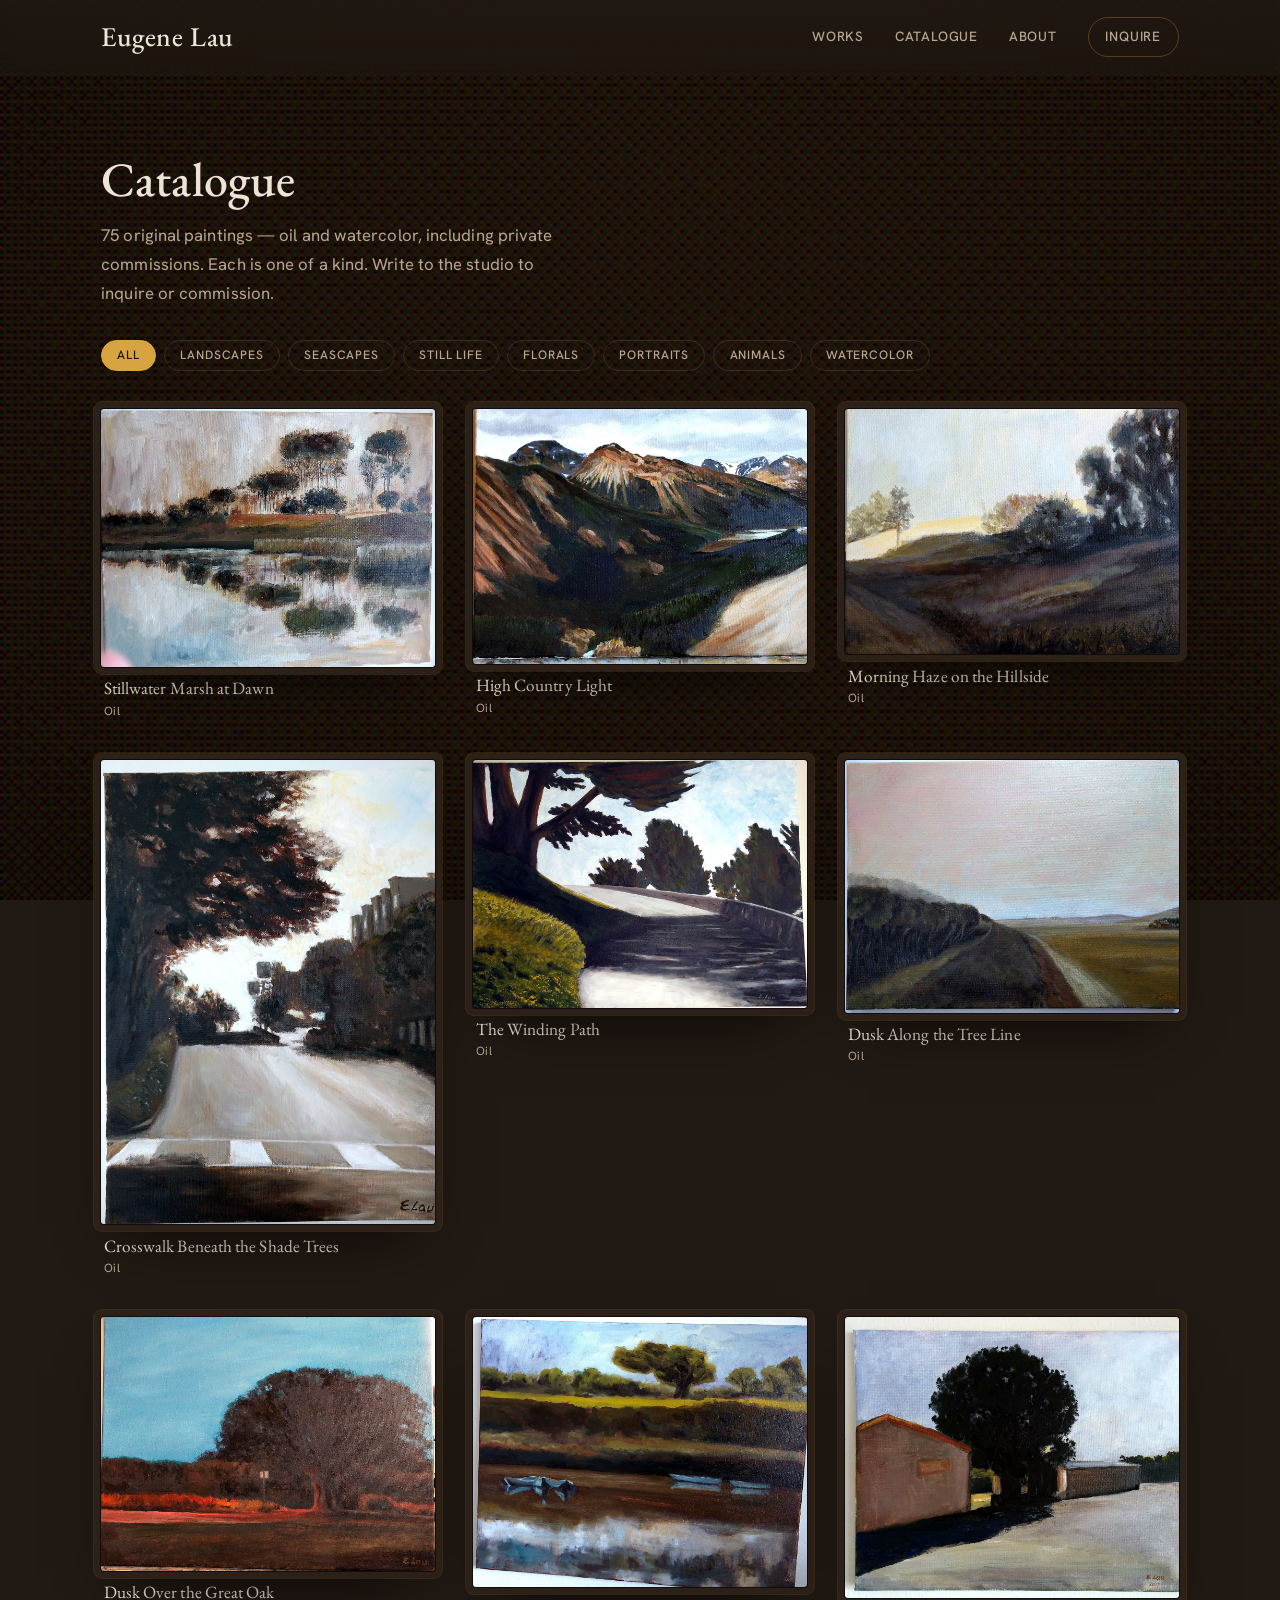
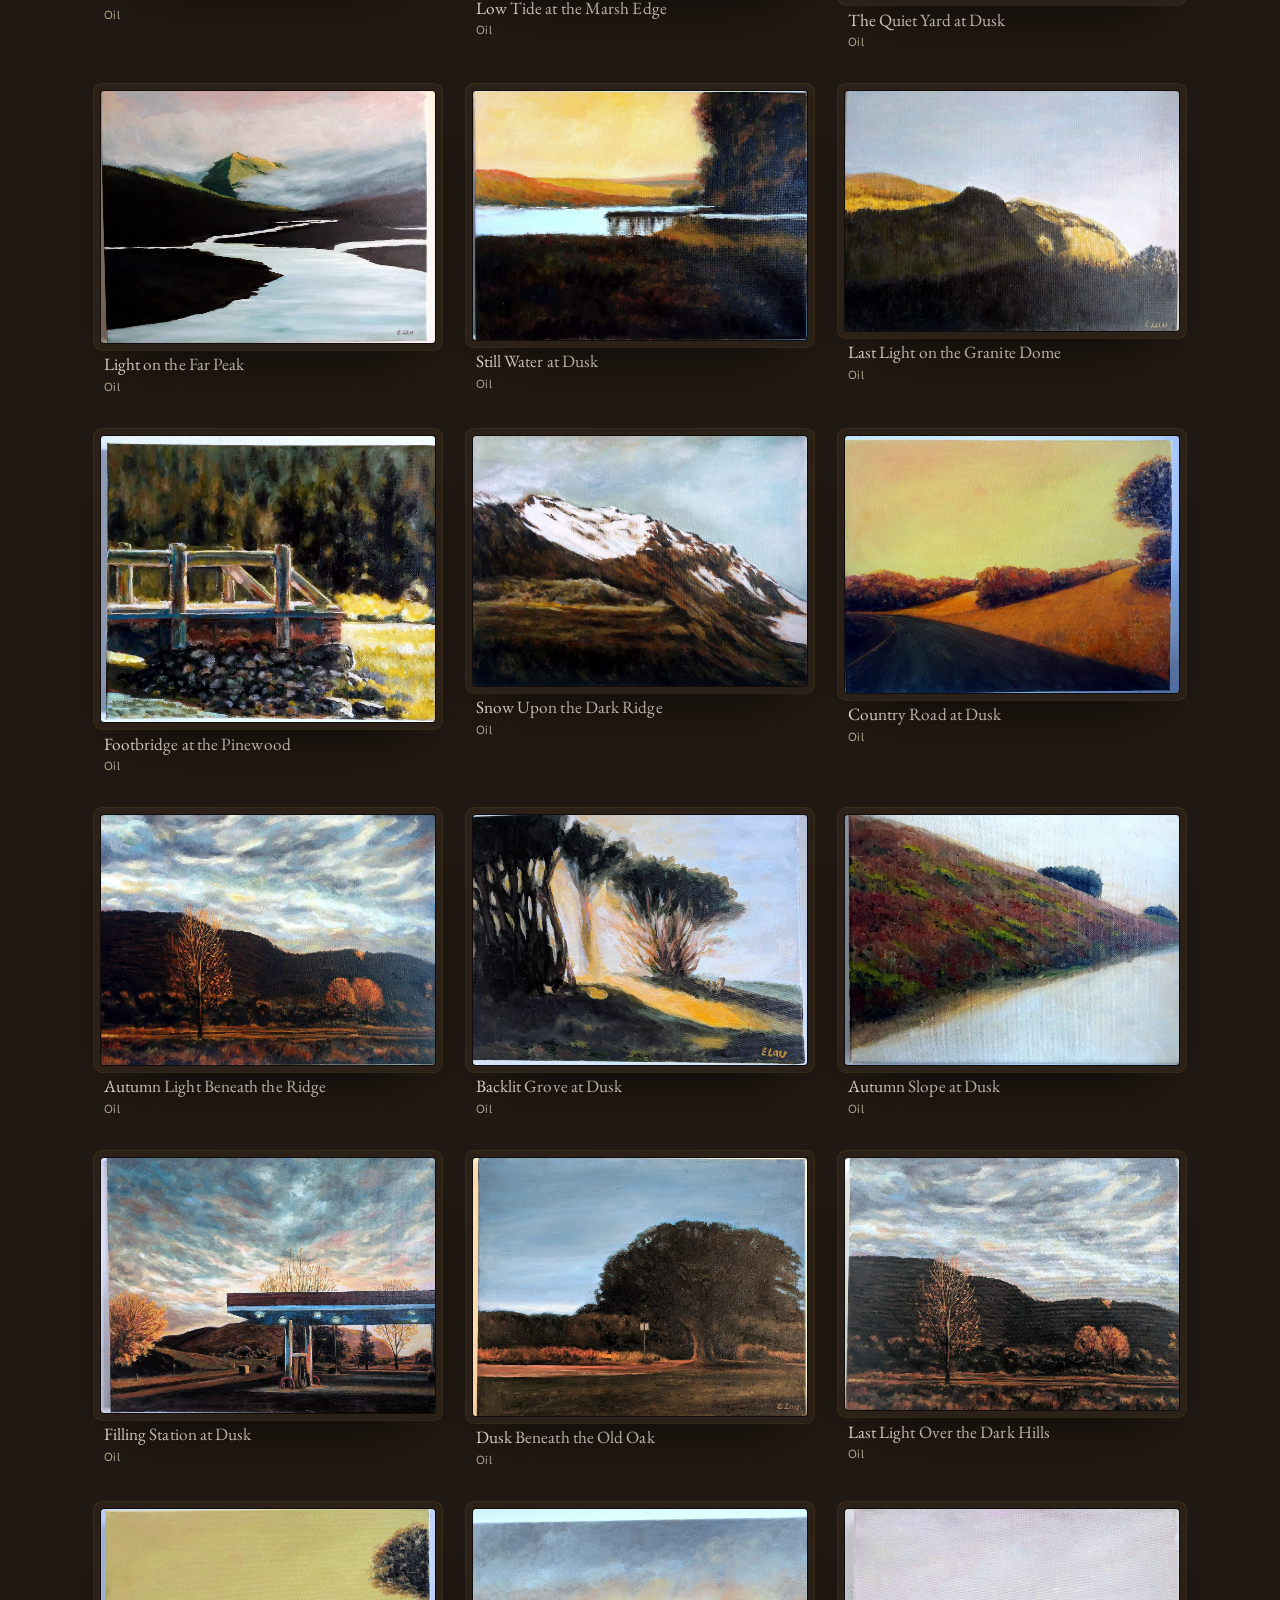
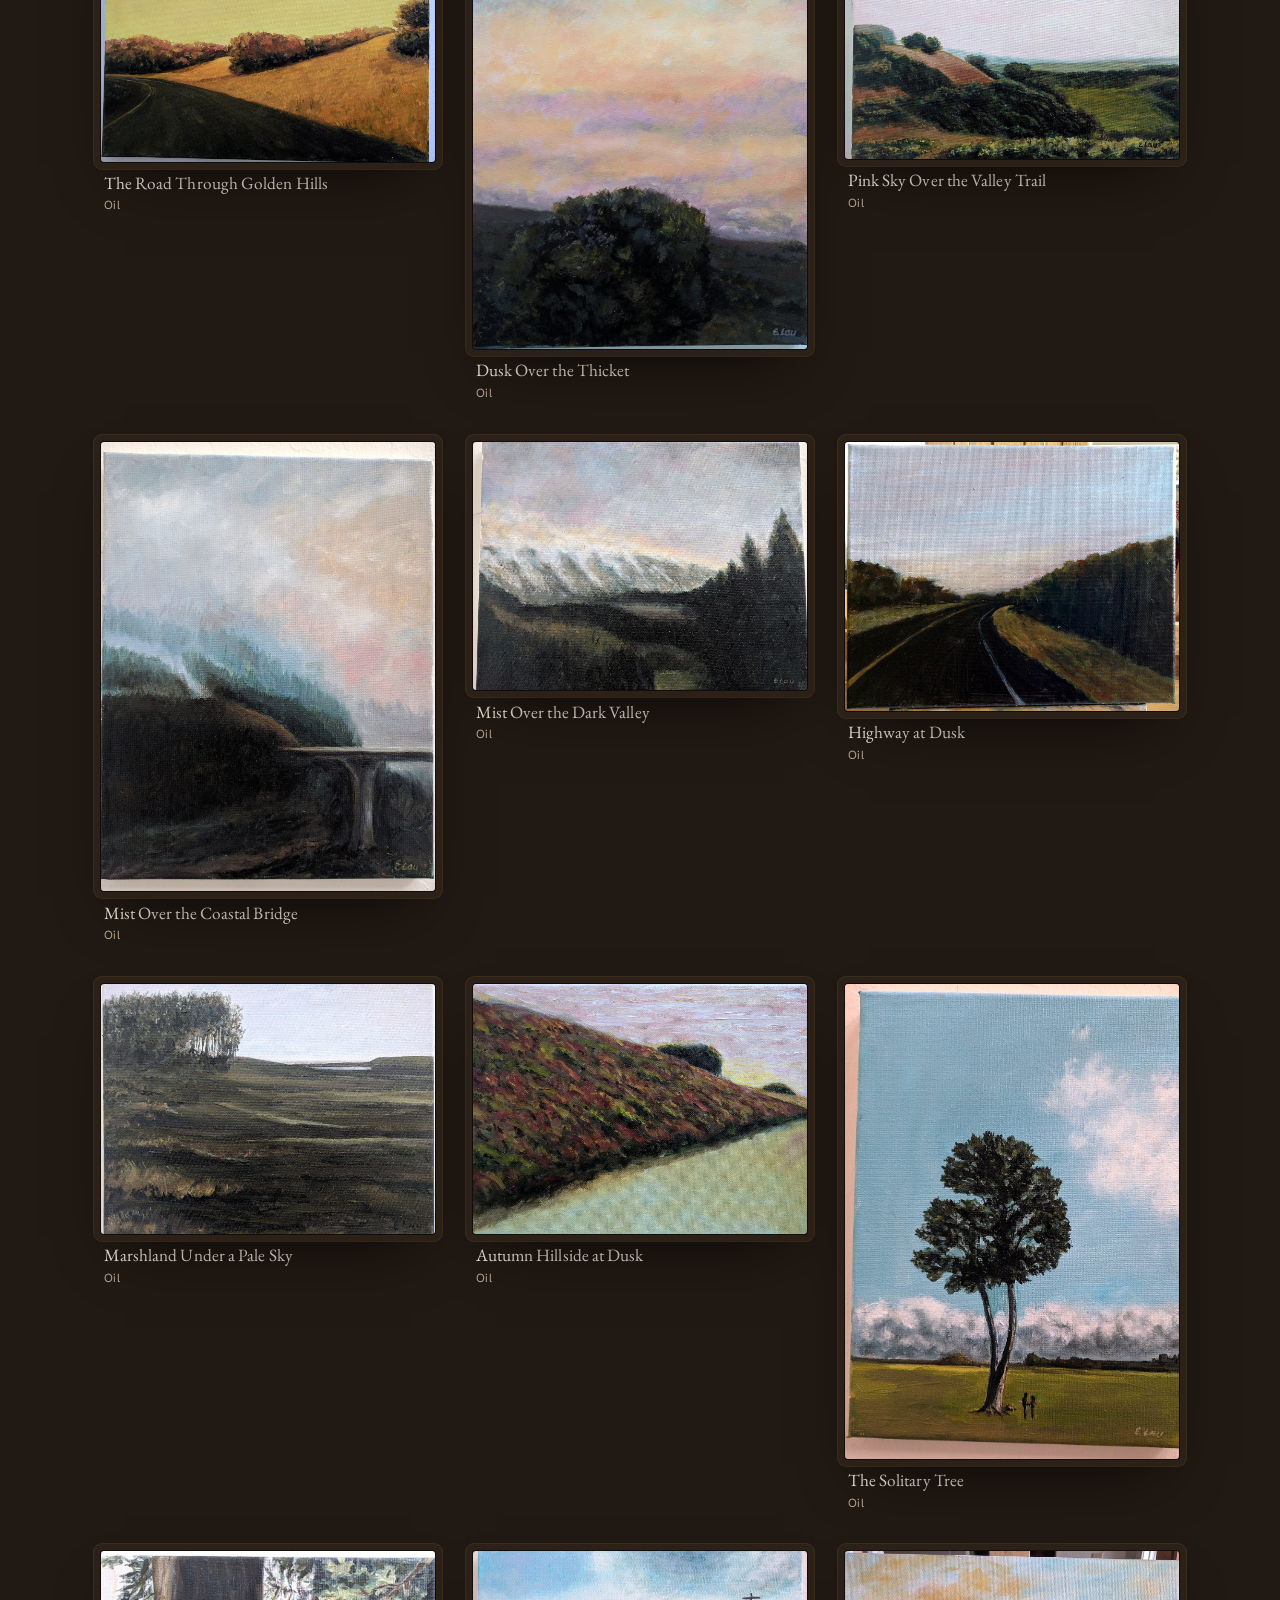
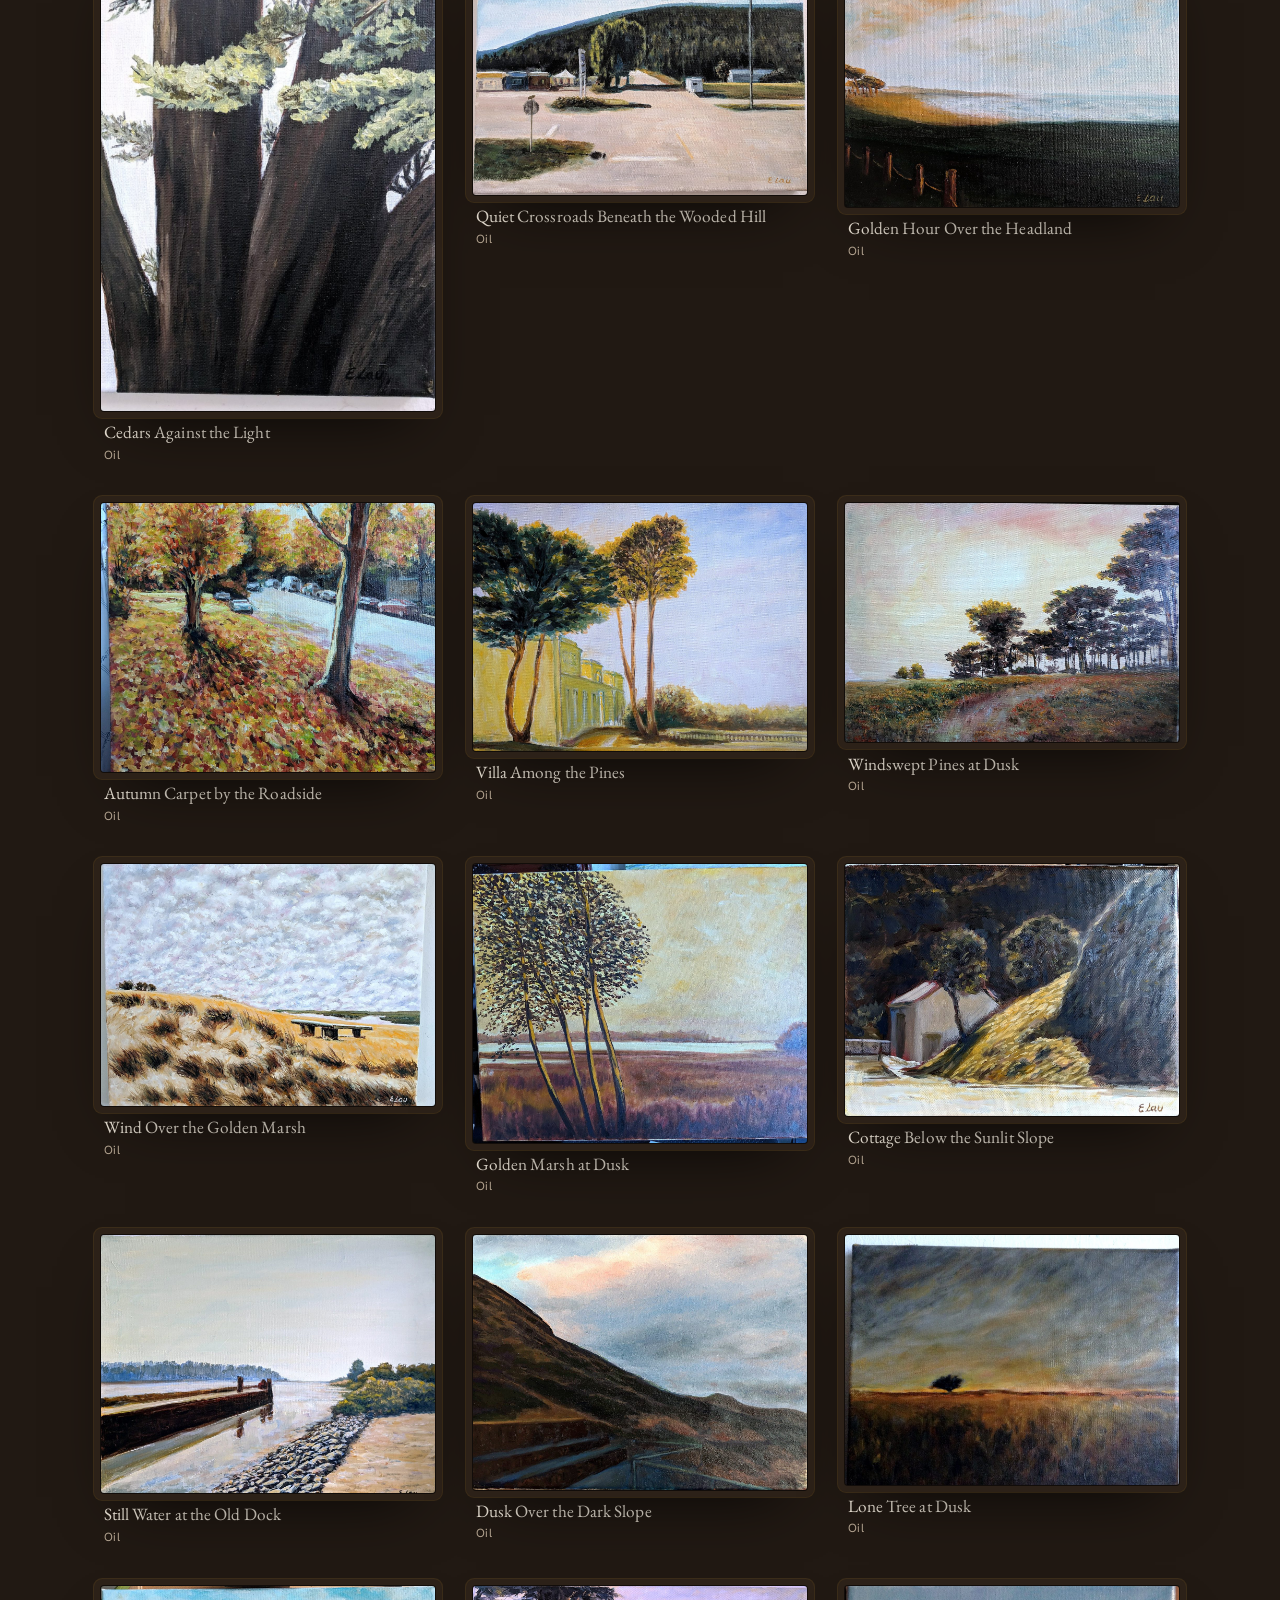
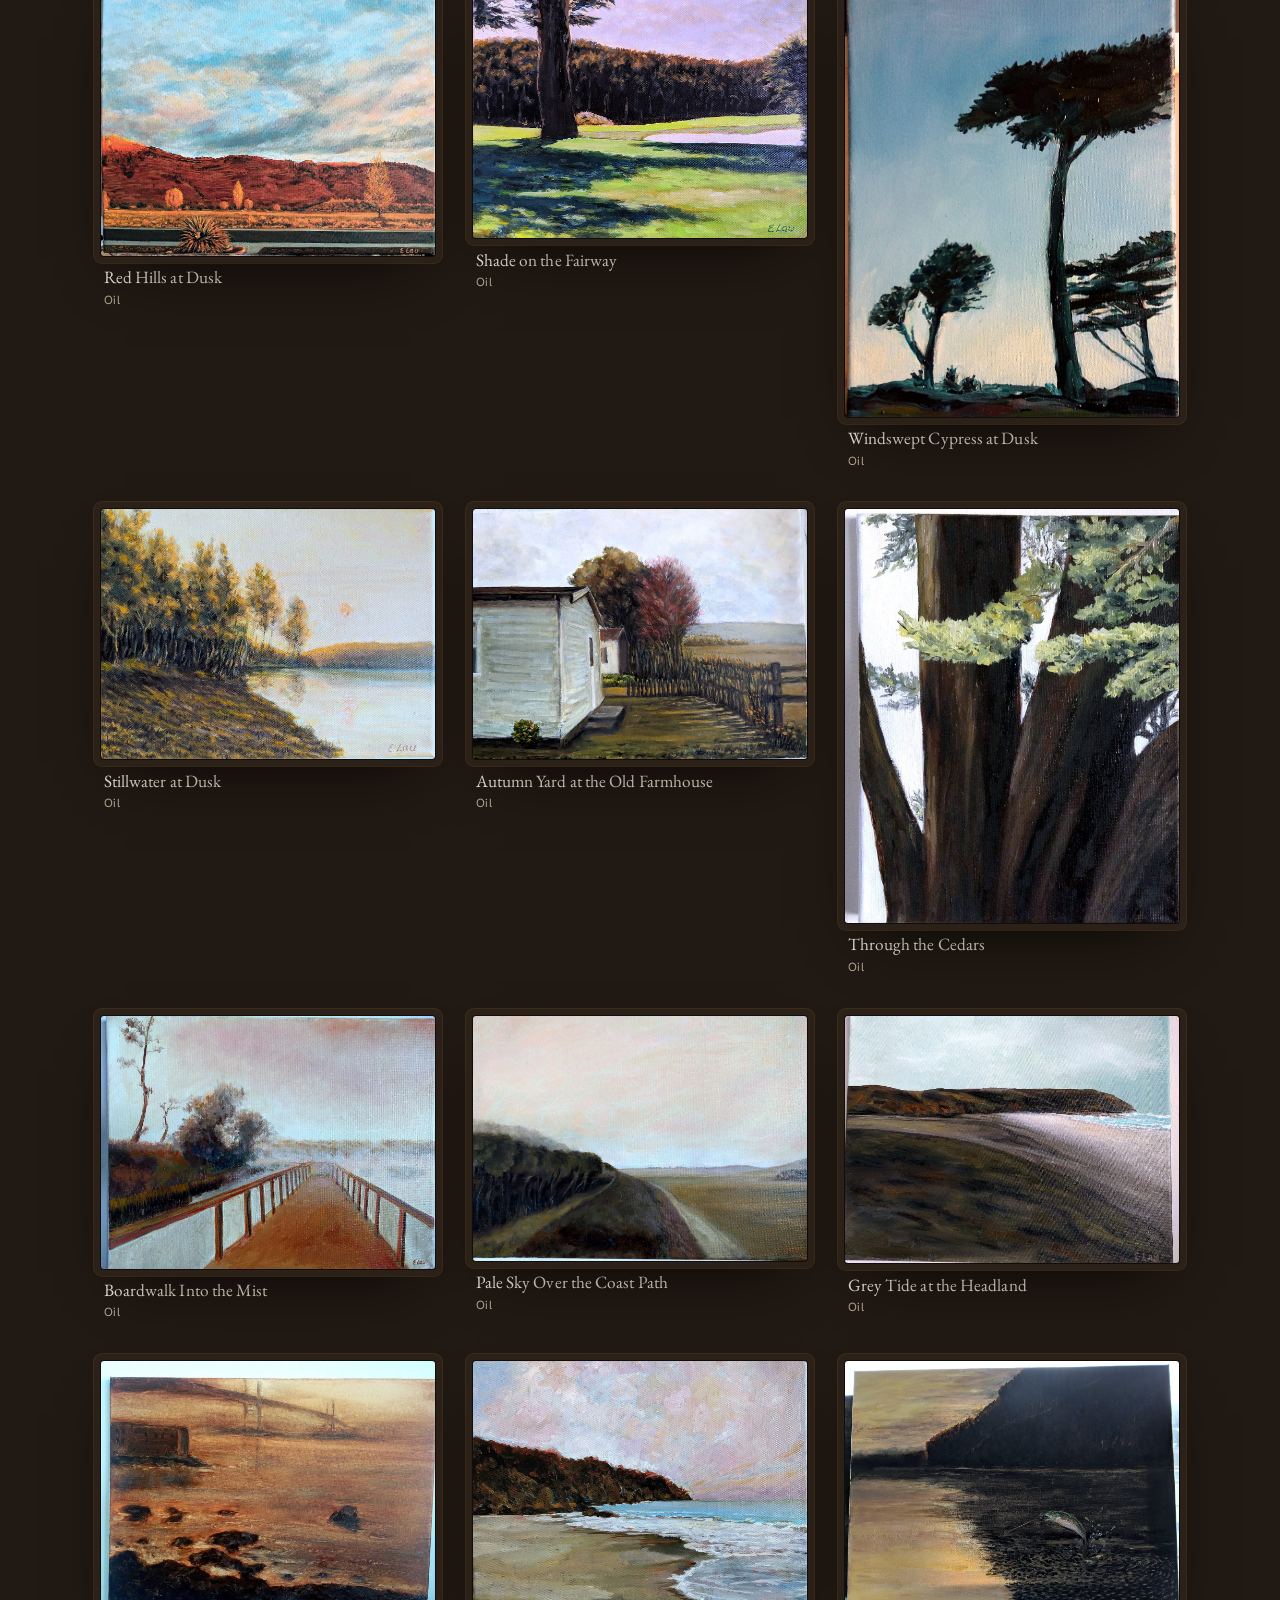
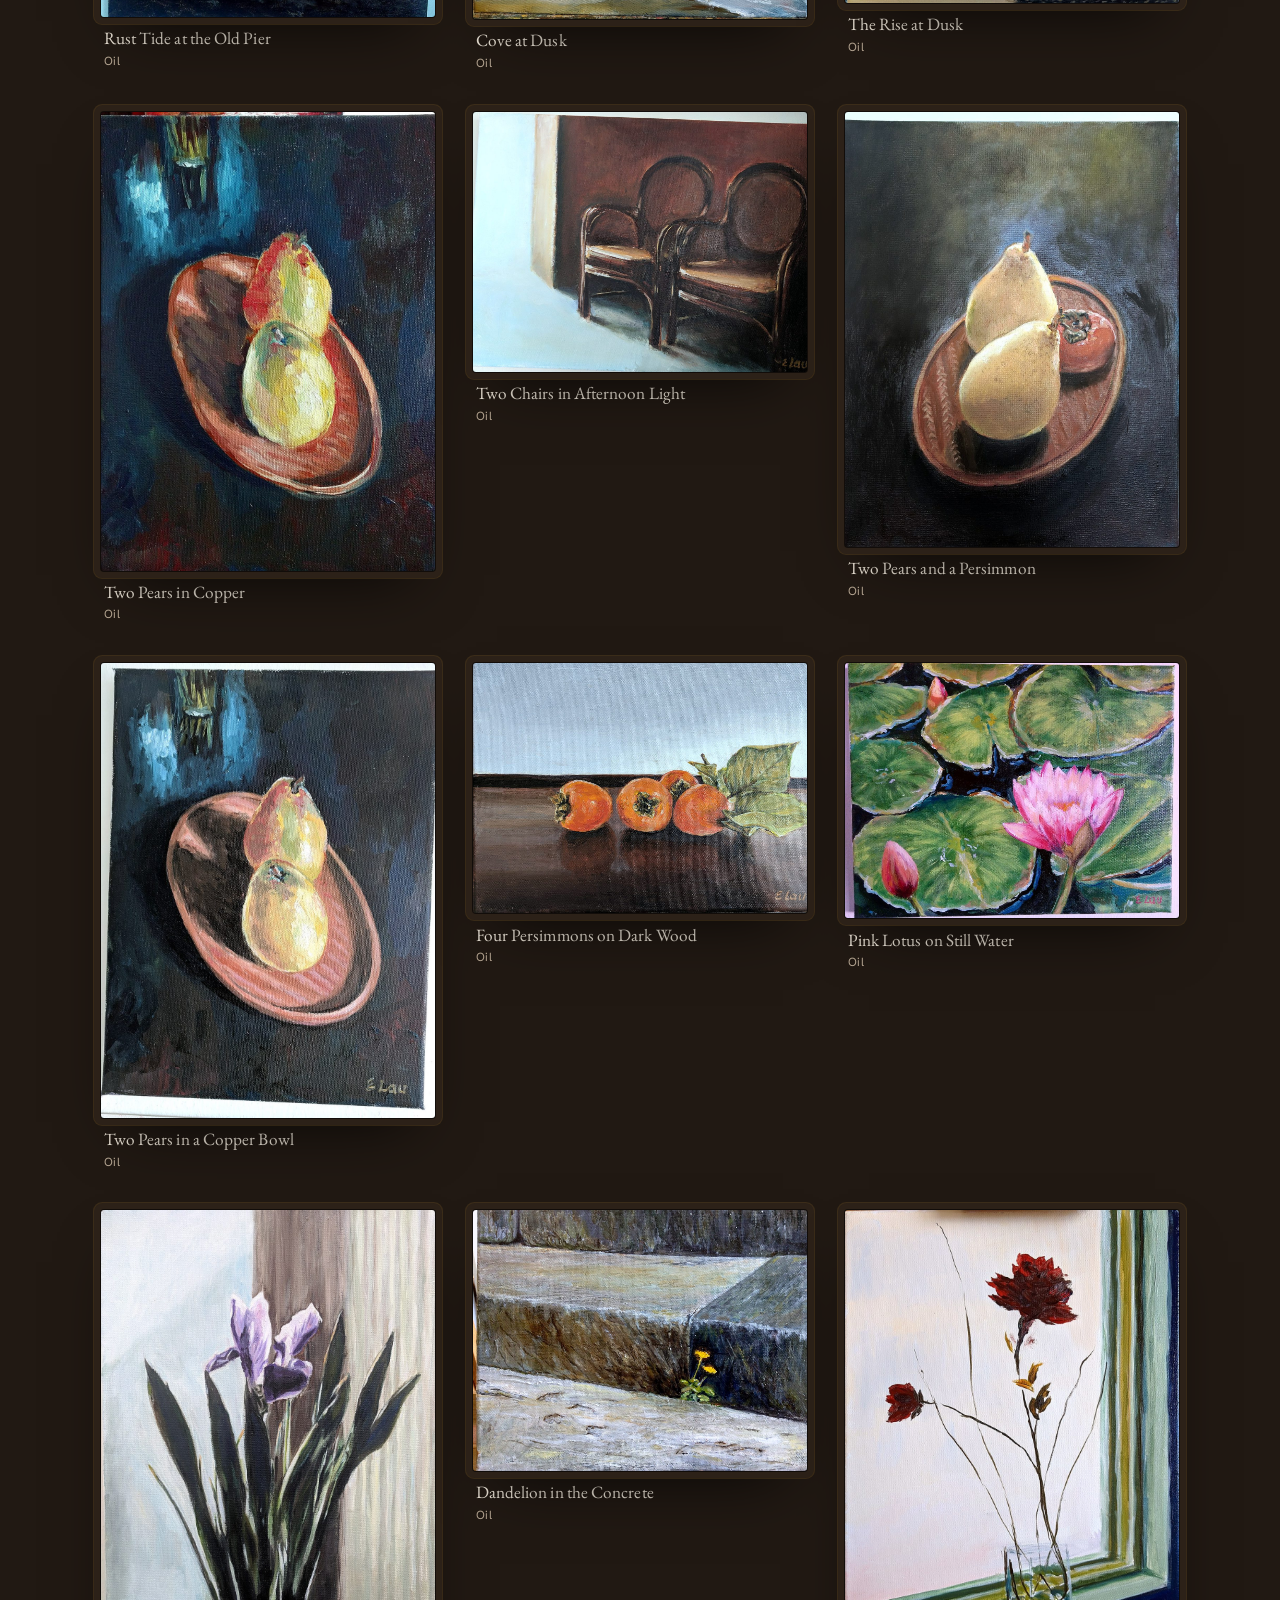
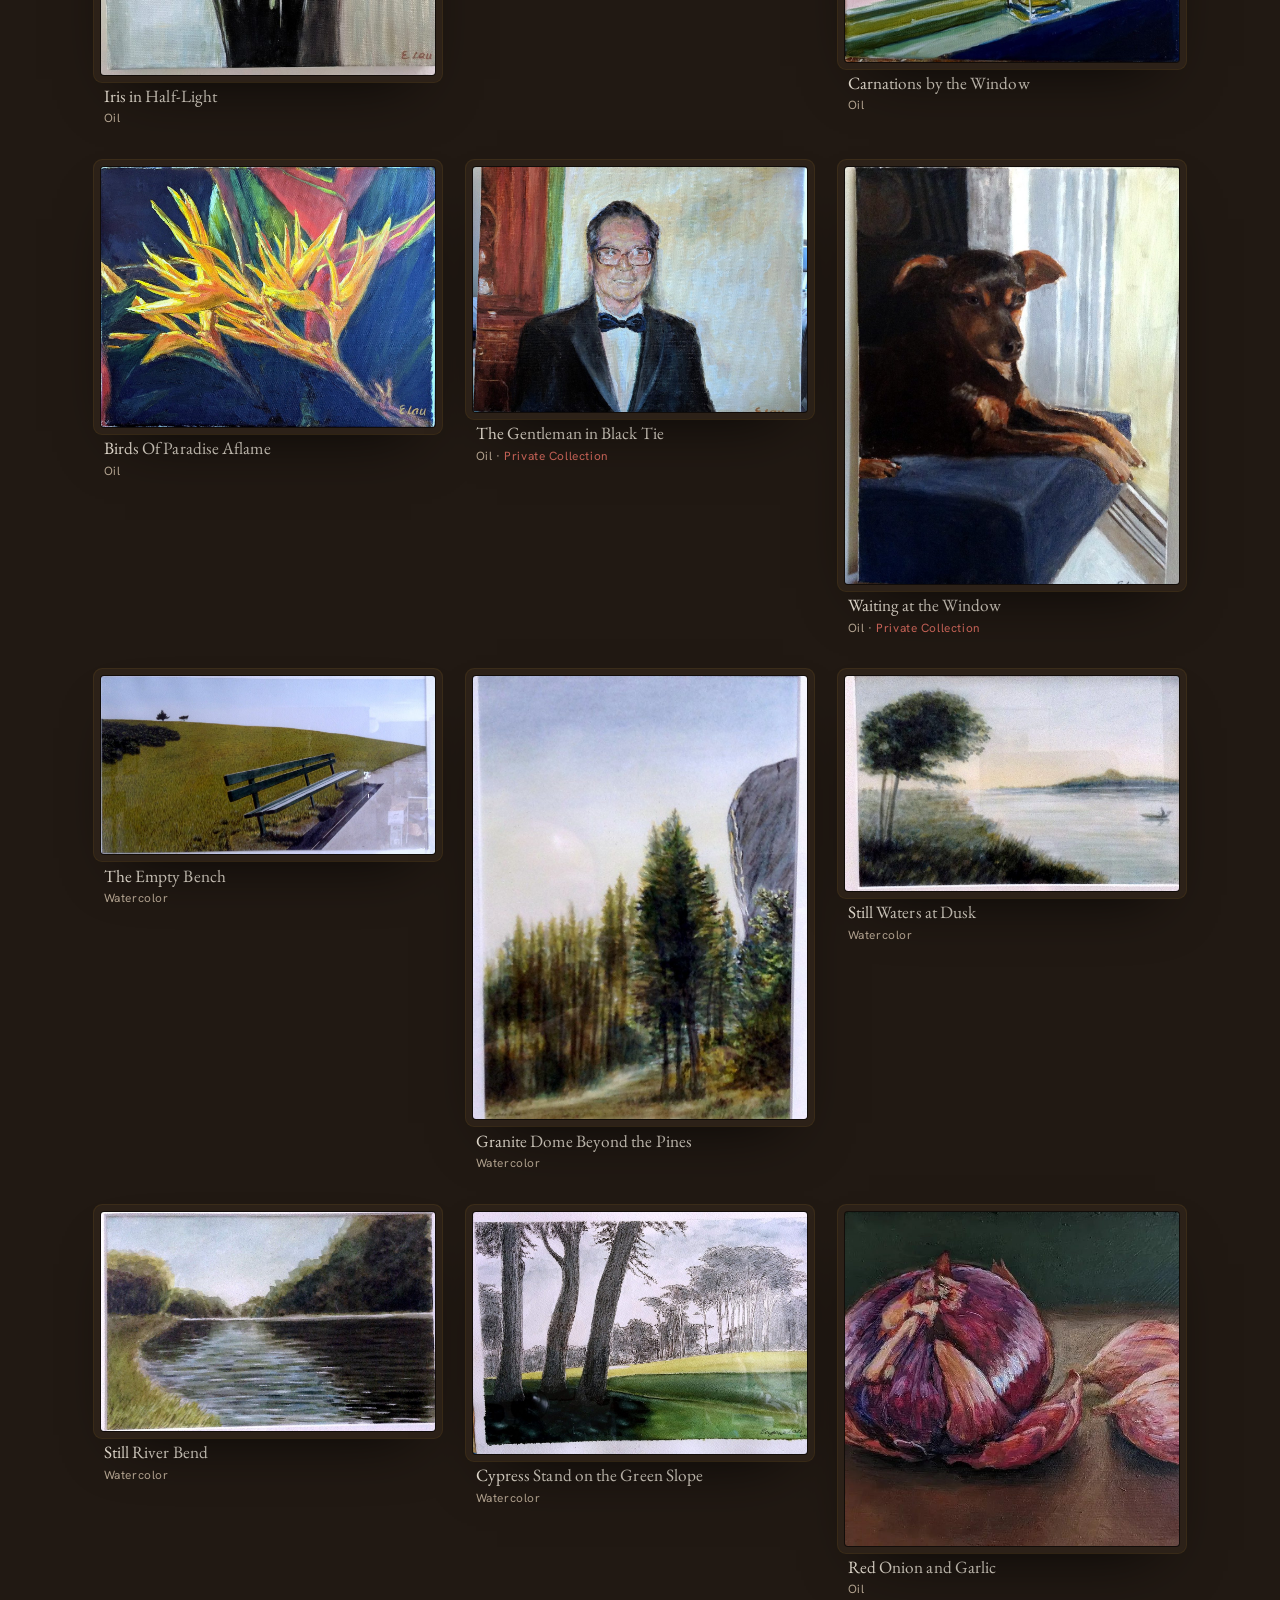
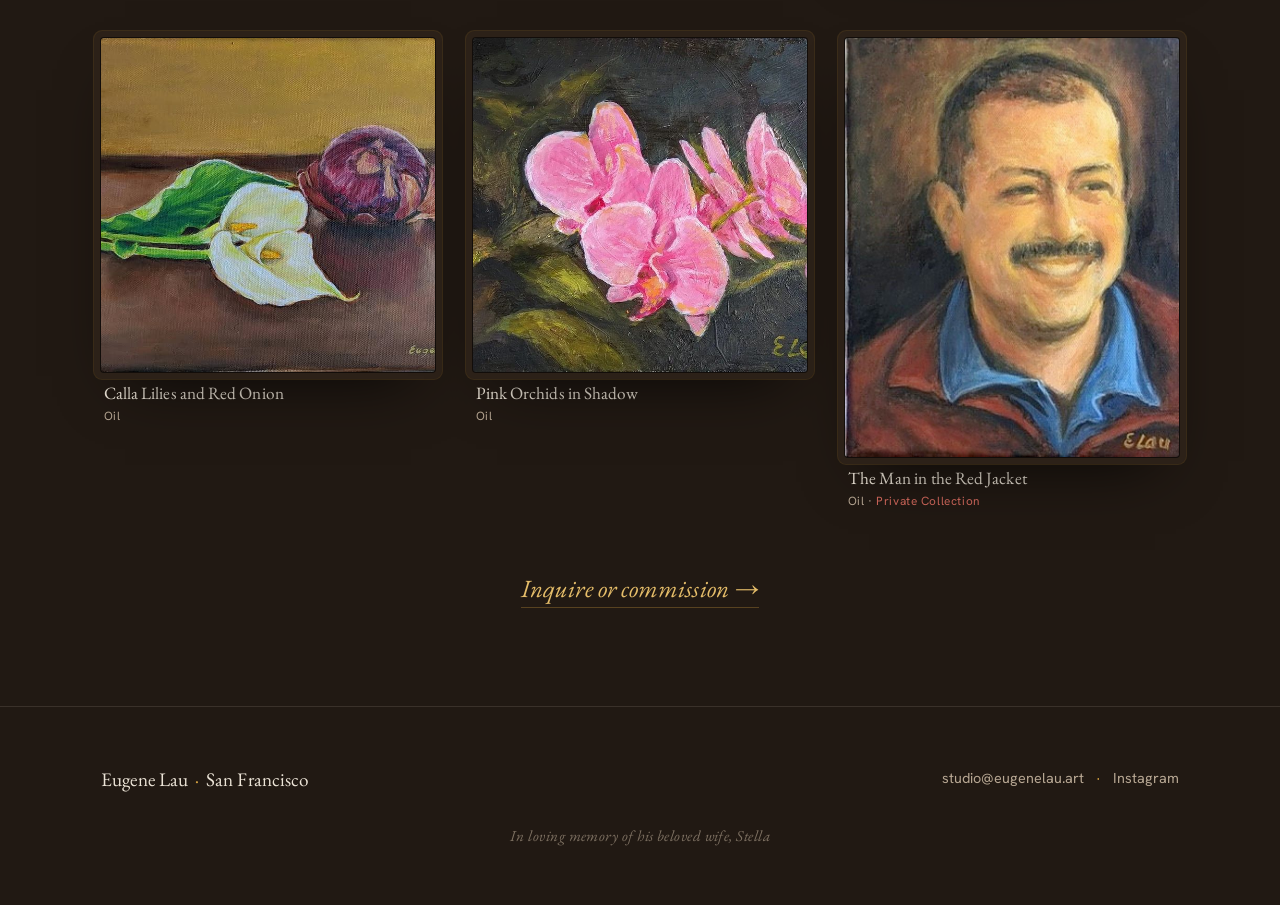
==== commit d31b506a: "Add Stella dedication to catalogue footer (now on all pages)" ====
--- a/catalogue.html
+++ b/catalogue.html
@@ -349,6 +349,7 @@
     <p class="footer-mark">Eugene Lau <span class="dot">&middot;</span> San Francisco</p>
     <p class="footer-links"><a href="mailto:studio@eugenelau.art">studio@eugenelau.art</a><span class="dot" aria-hidden="true">&middot;</span><a href="#" rel="noopener">Instagram</a></p>
   </div>
+  <p class="footer-memorial">In loving memory of his beloved wife, Stella</p>
 </footer>
 
 <script id="bgvs" type="x-shader/x-vertex">
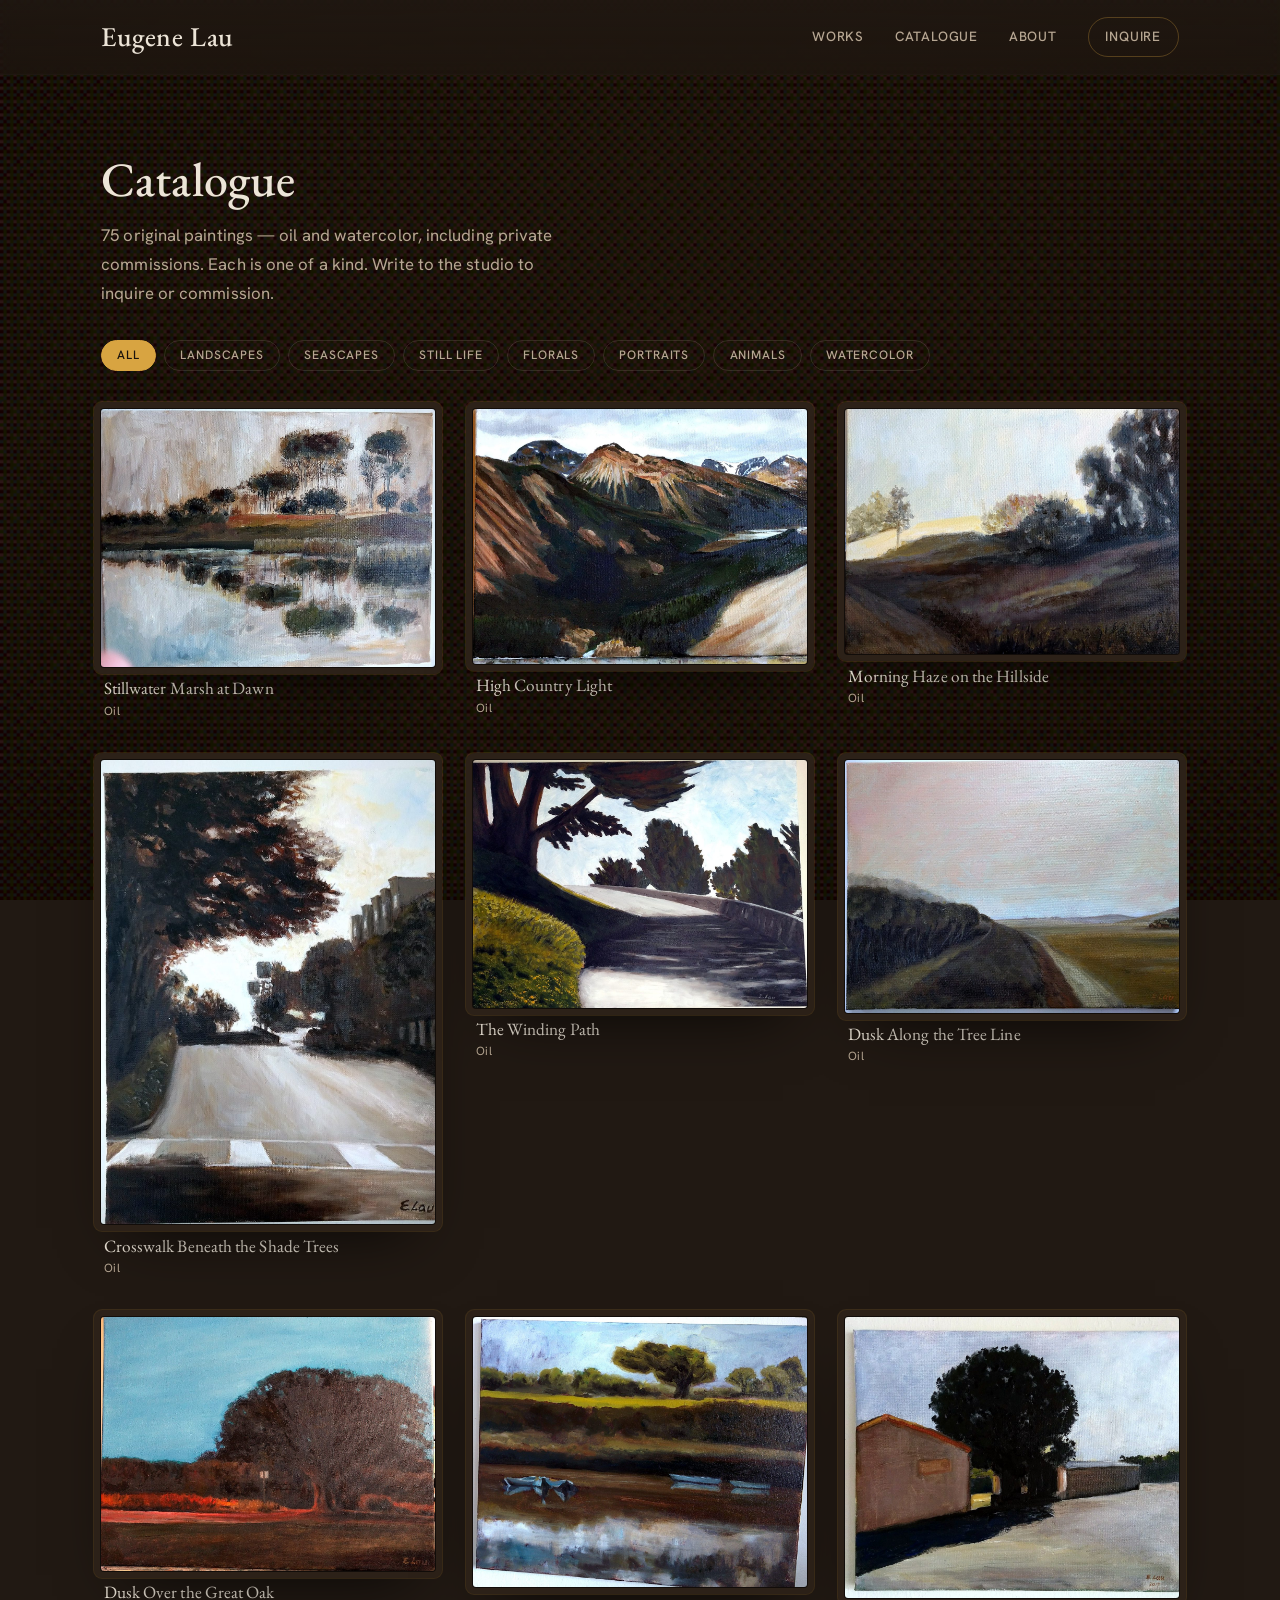
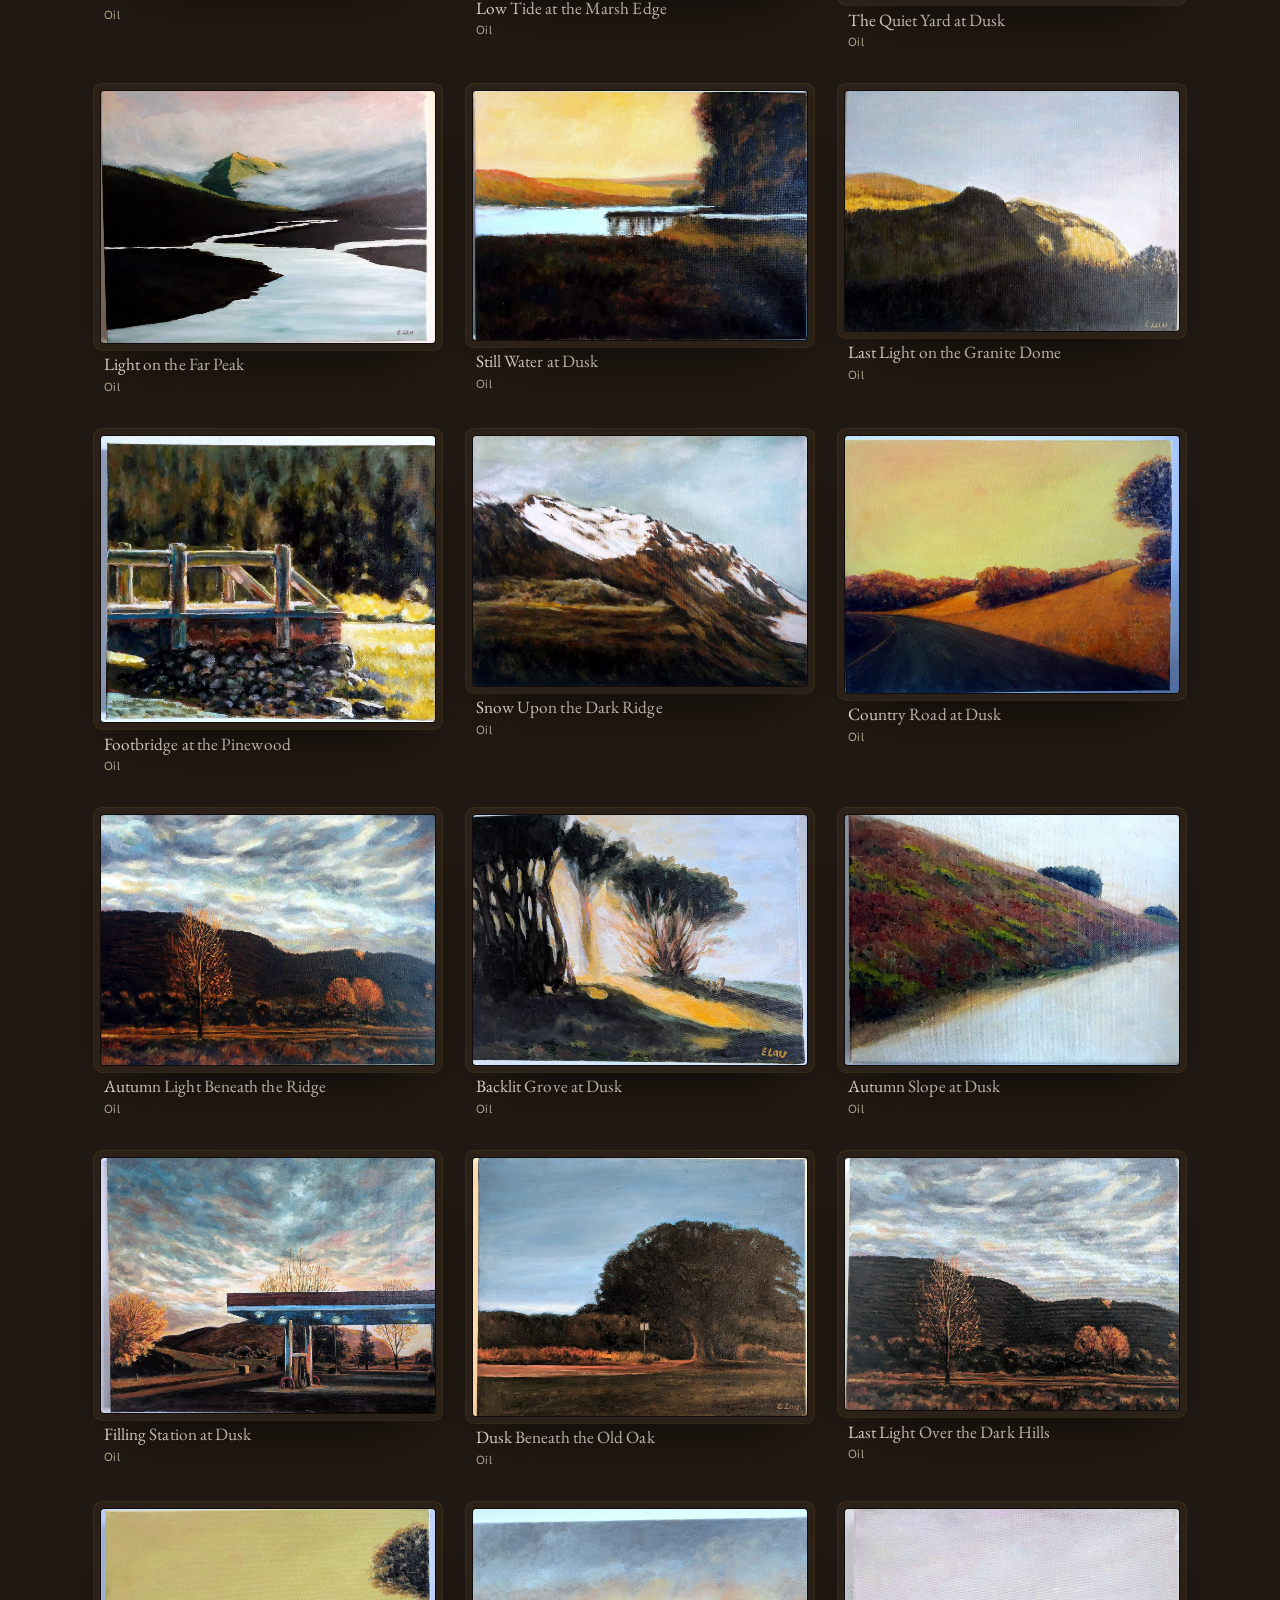
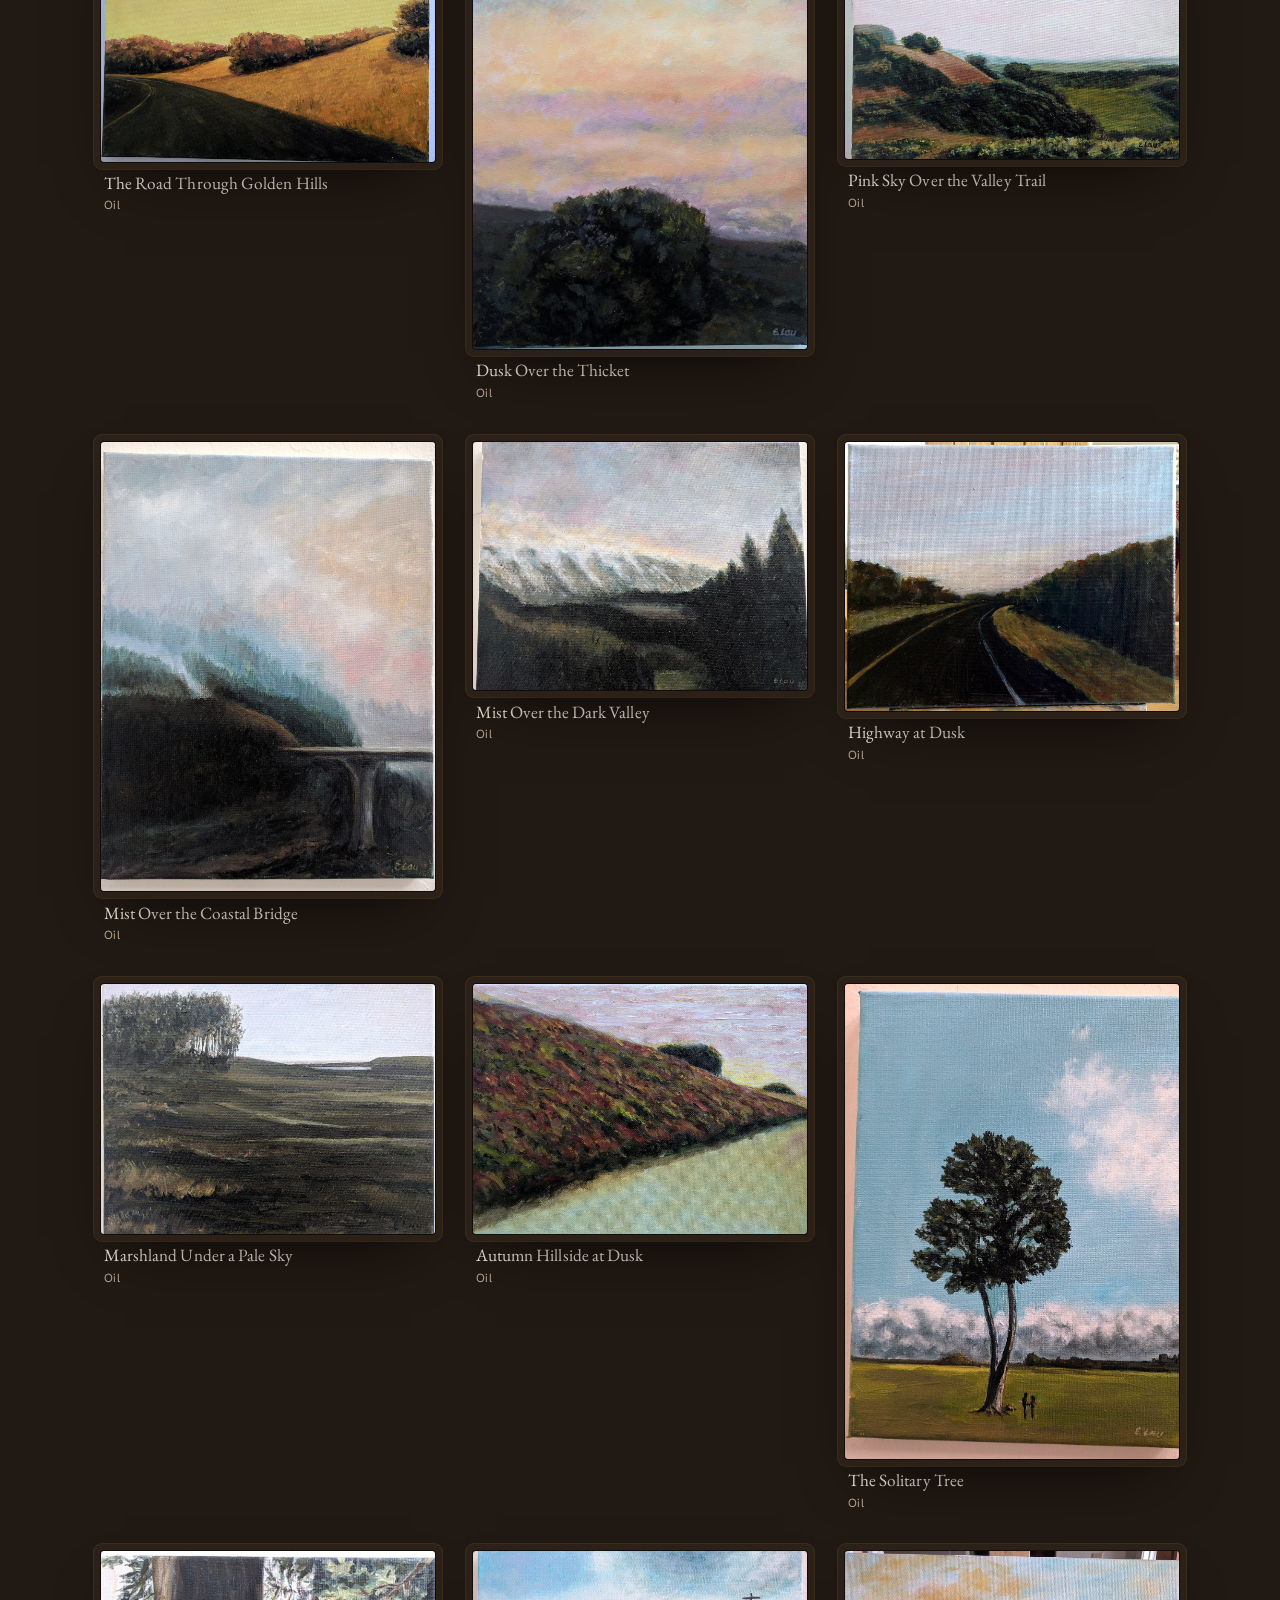
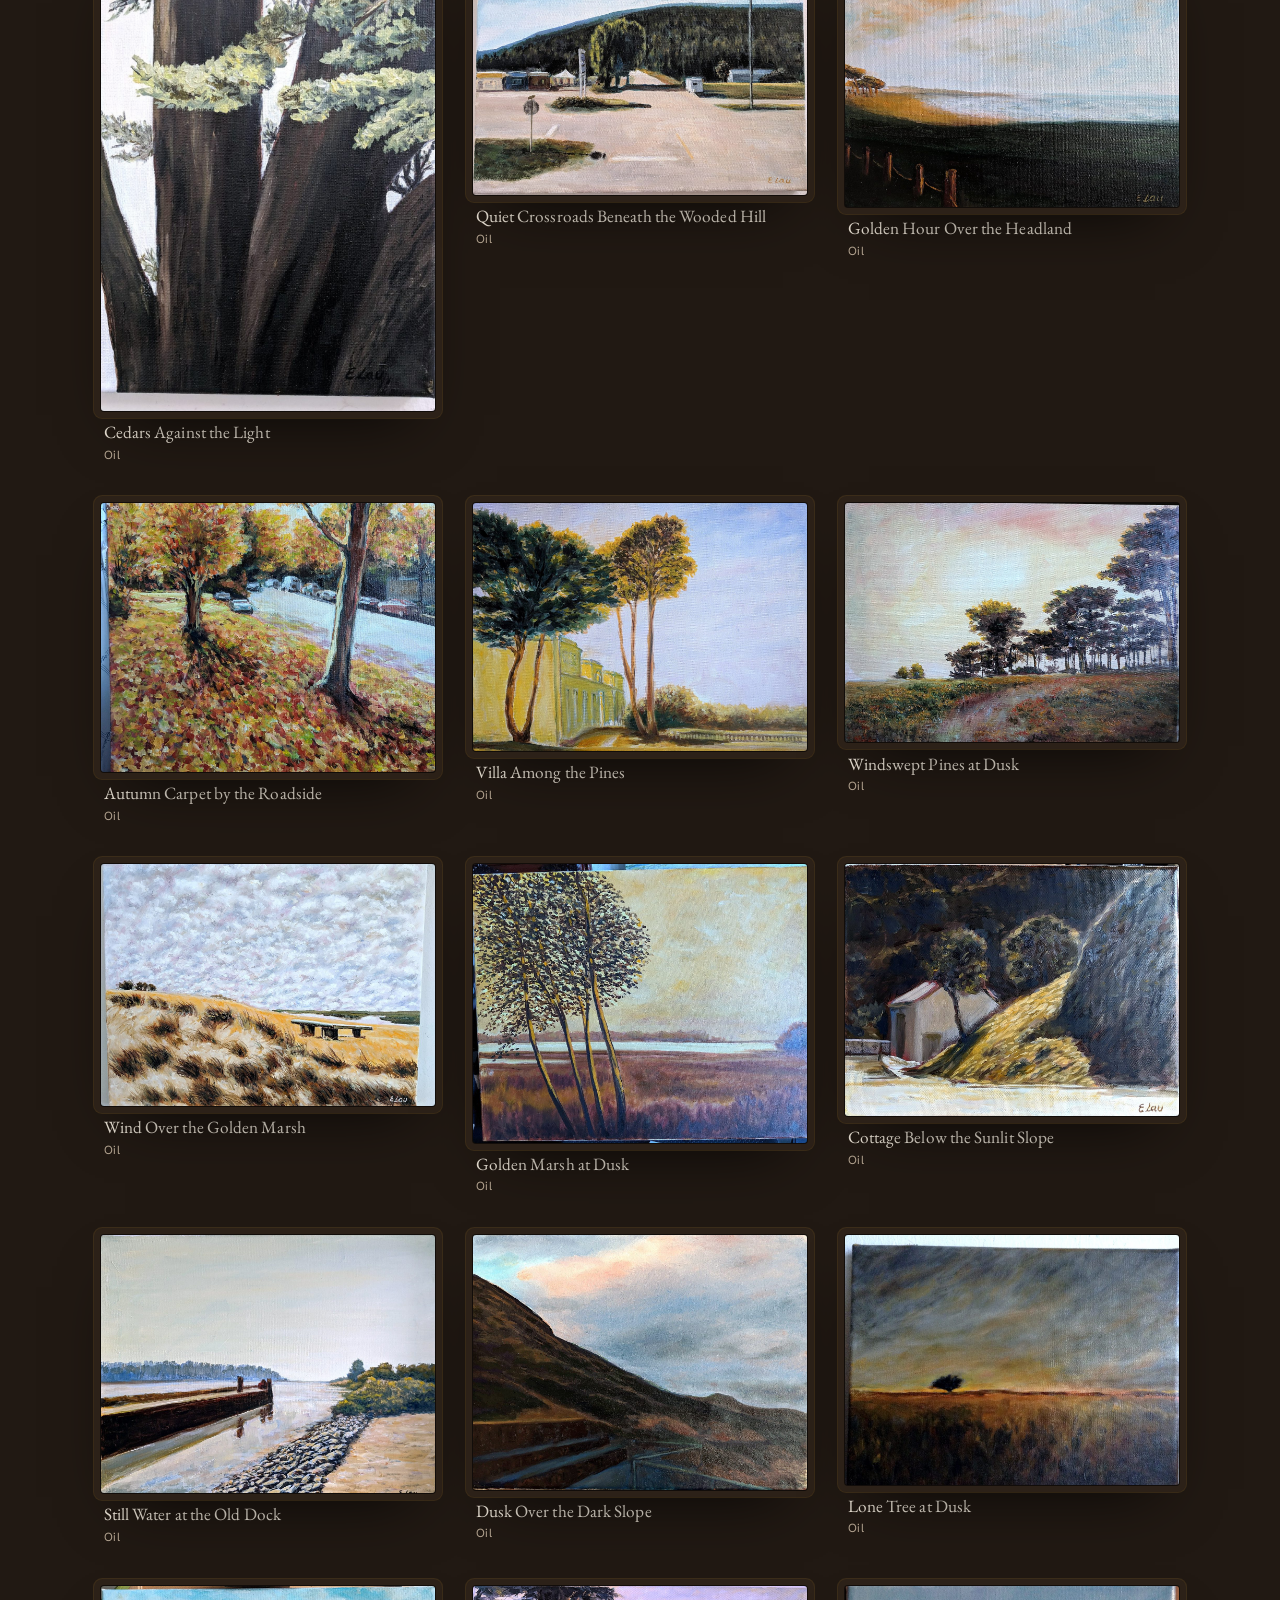
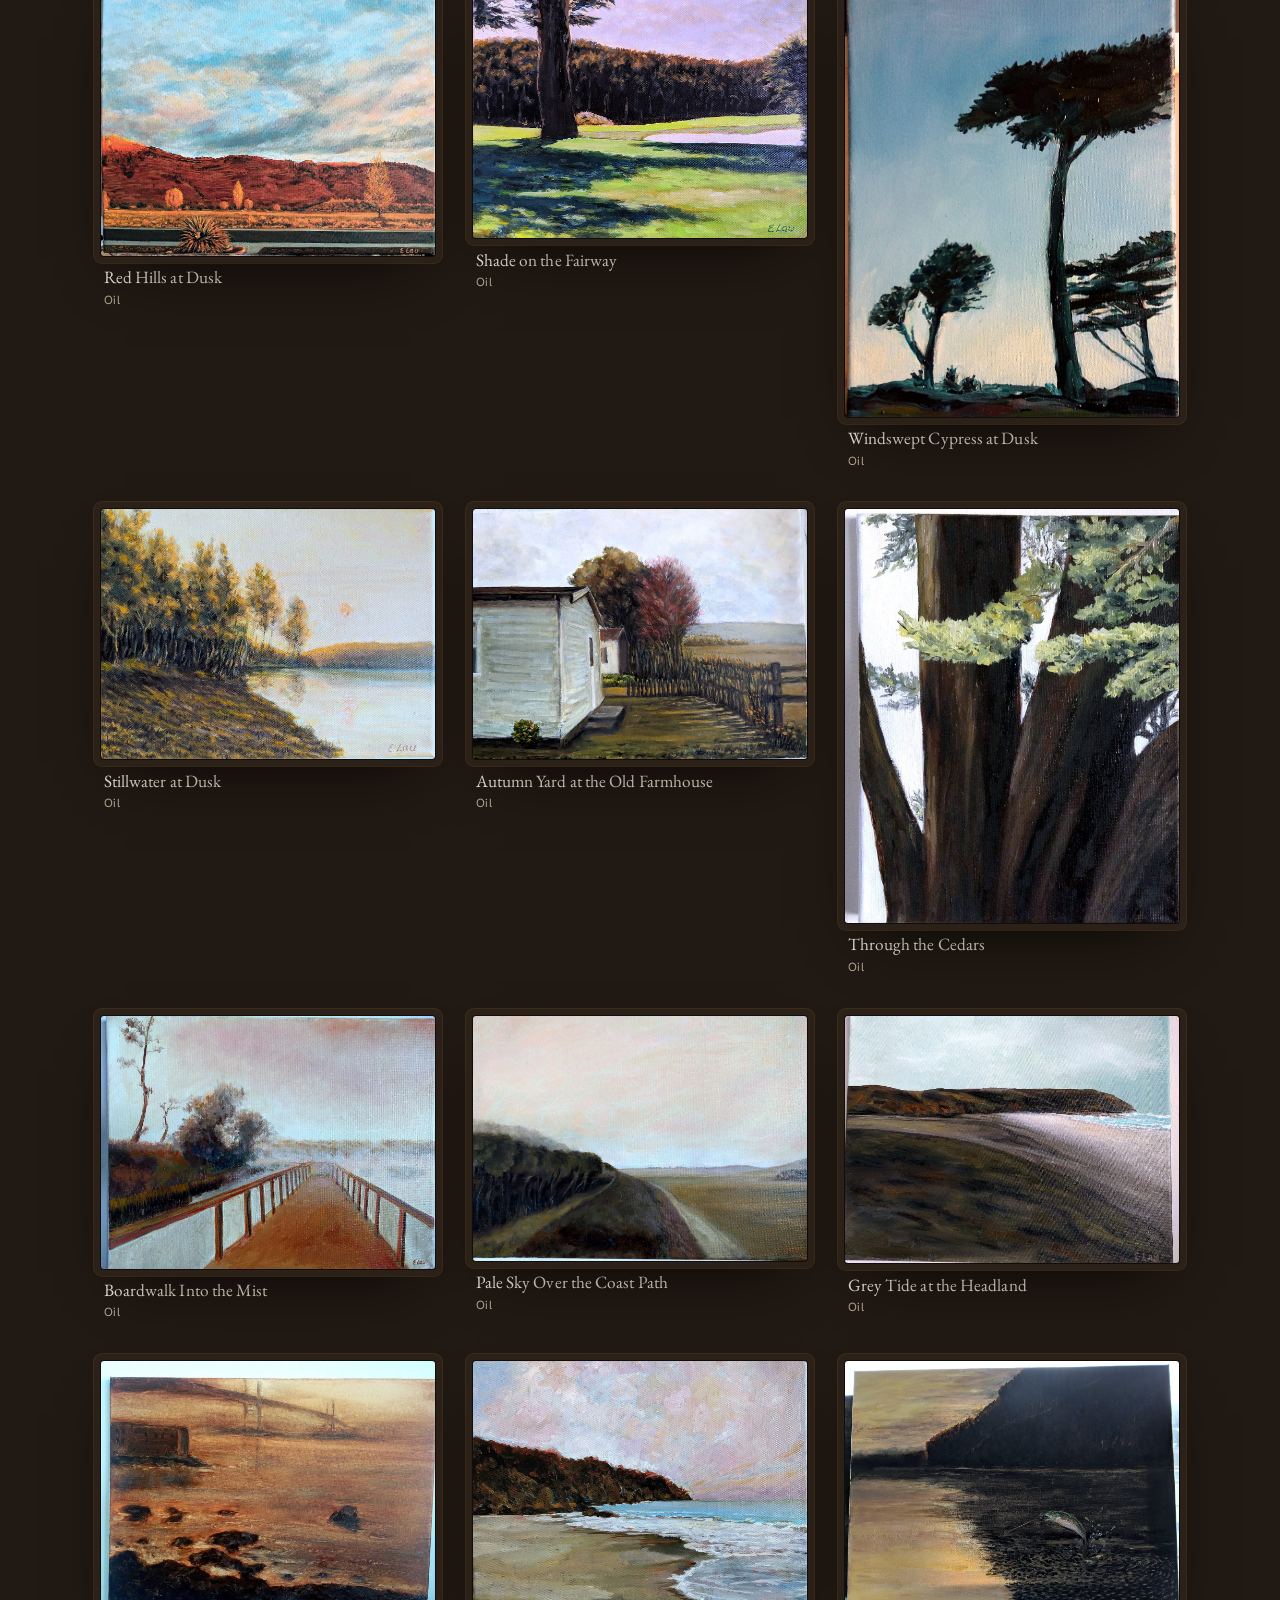
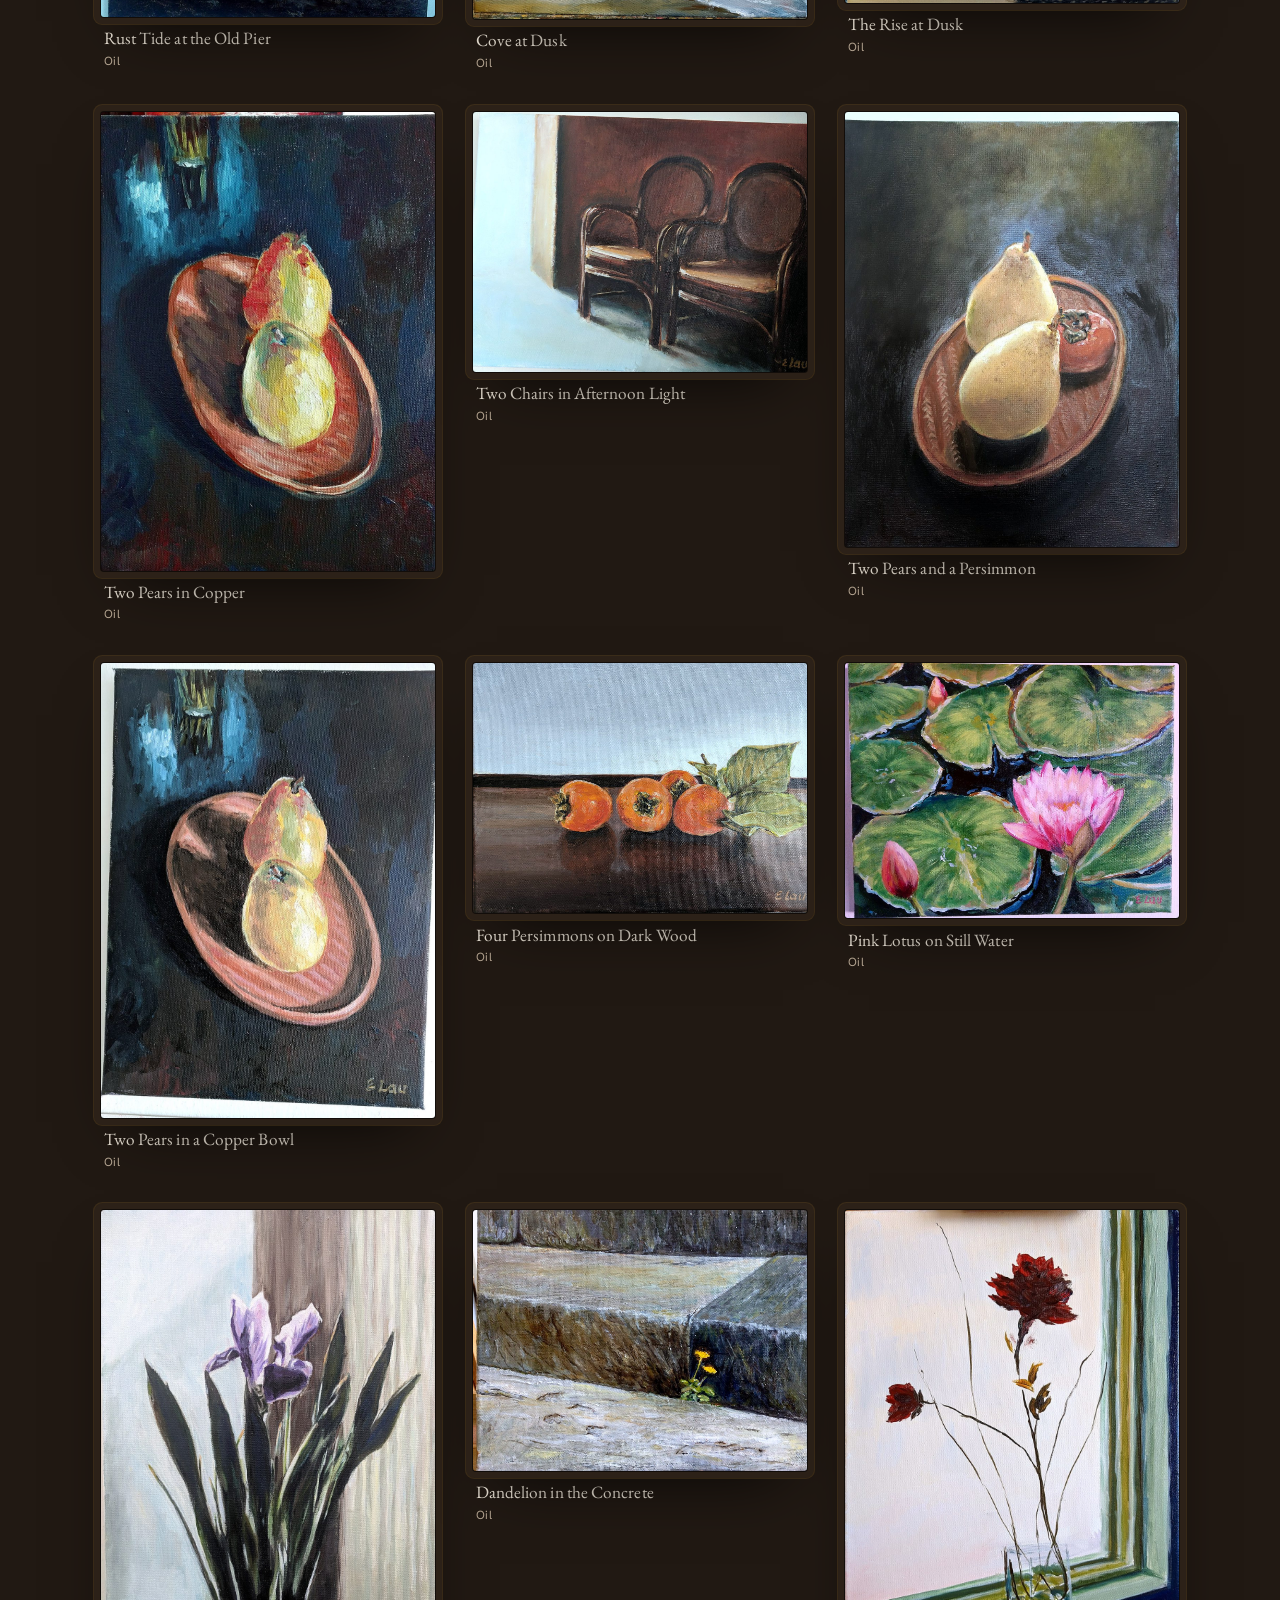
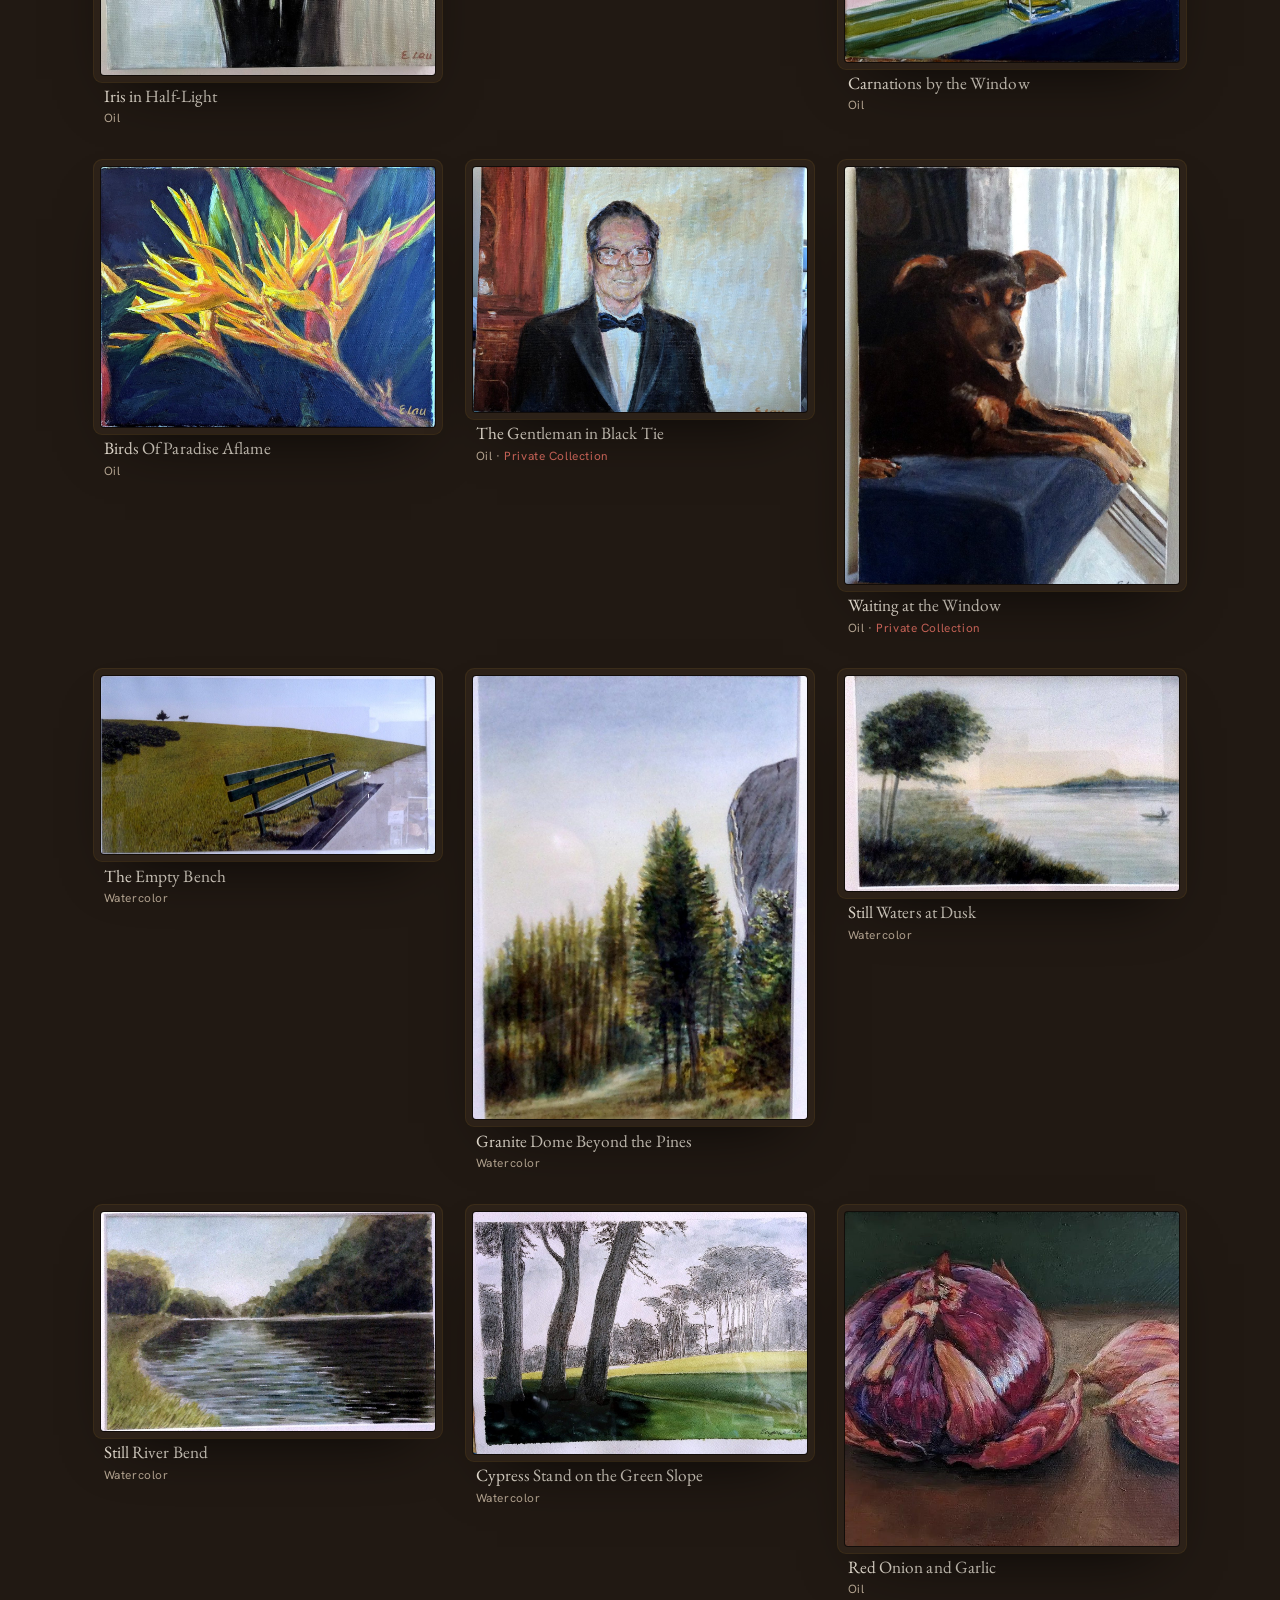
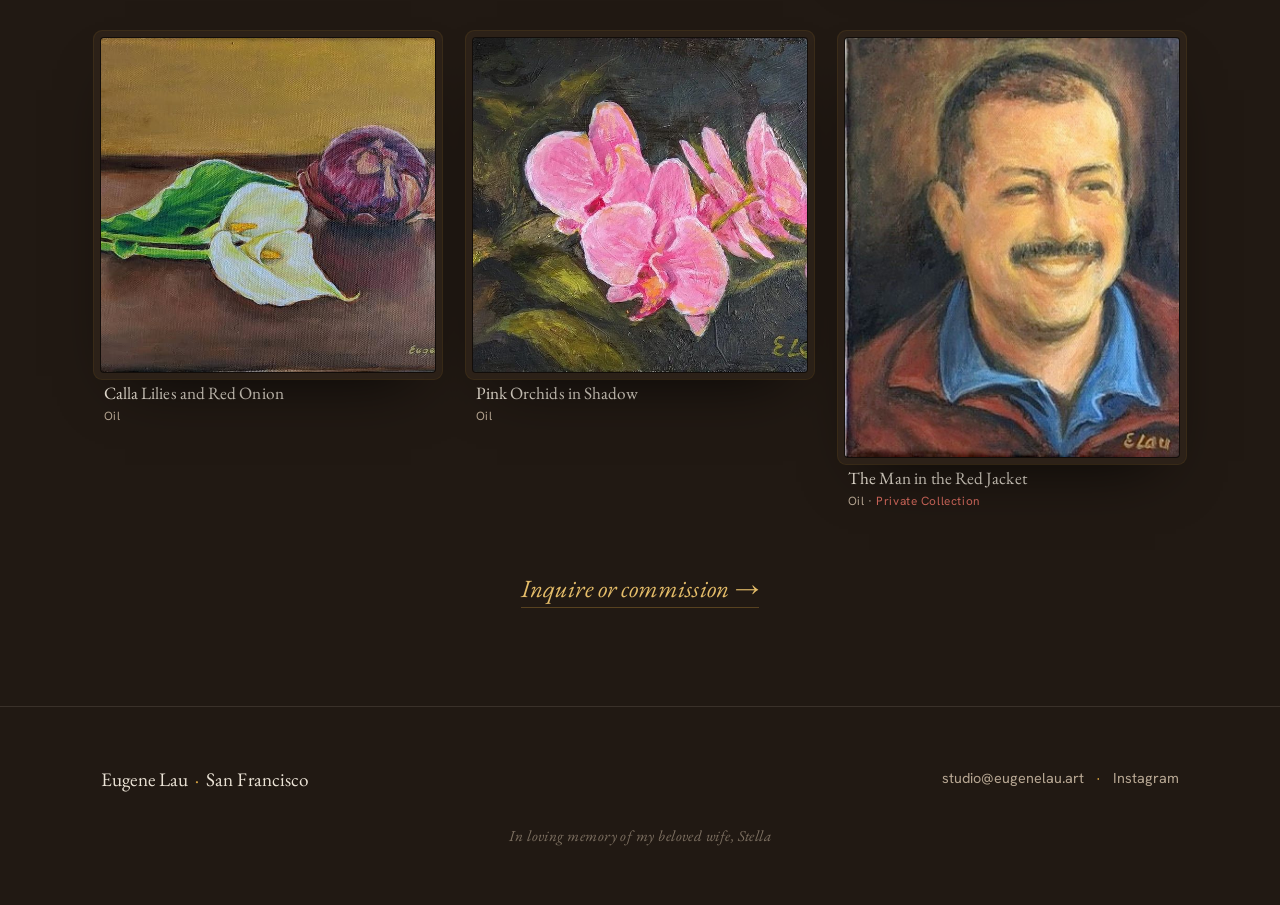
==== commit 5d04fd66: "Replace dead inquiry form with templated mailto; live IG link; Iris feature swap; 'my beloved wife' " ====
--- a/catalogue.html
+++ b/catalogue.html
@@ -347,9 +347,9 @@
 <footer class="site-footer">
   <div class="footer-inner">
     <p class="footer-mark">Eugene Lau <span class="dot">&middot;</span> San Francisco</p>
-    <p class="footer-links"><a href="mailto:studio@eugenelau.art">studio@eugenelau.art</a><span class="dot" aria-hidden="true">&middot;</span><a href="#" rel="noopener">Instagram</a></p>
+    <p class="footer-links"><a href="mailto:studio@eugenelau.art">studio@eugenelau.art</a><span class="dot" aria-hidden="true">&middot;</span><a href="https://www.instagram.com/eugene.lau.3597/" target="_blank" rel="noopener">Instagram</a></p>
   </div>
-  <p class="footer-memorial">In loving memory of his beloved wife, Stella</p>
+  <p class="footer-memorial">In loving memory of my beloved wife, Stella</p>
 </footer>
 
 <script id="bgvs" type="x-shader/x-vertex">
--- a/styles.css
+++ b/styles.css
@@ -755,6 +755,8 @@
   padding-bottom: 2px;
 }
 .inquire-contact a:hover { border-color: var(--amber); }
+.inquire-grid--single { grid-template-columns: 1fr; max-width: 62ch; }
+.inquire-cta { margin-top: 1.7rem; }
 
 .inquire-form {
   display: flex;
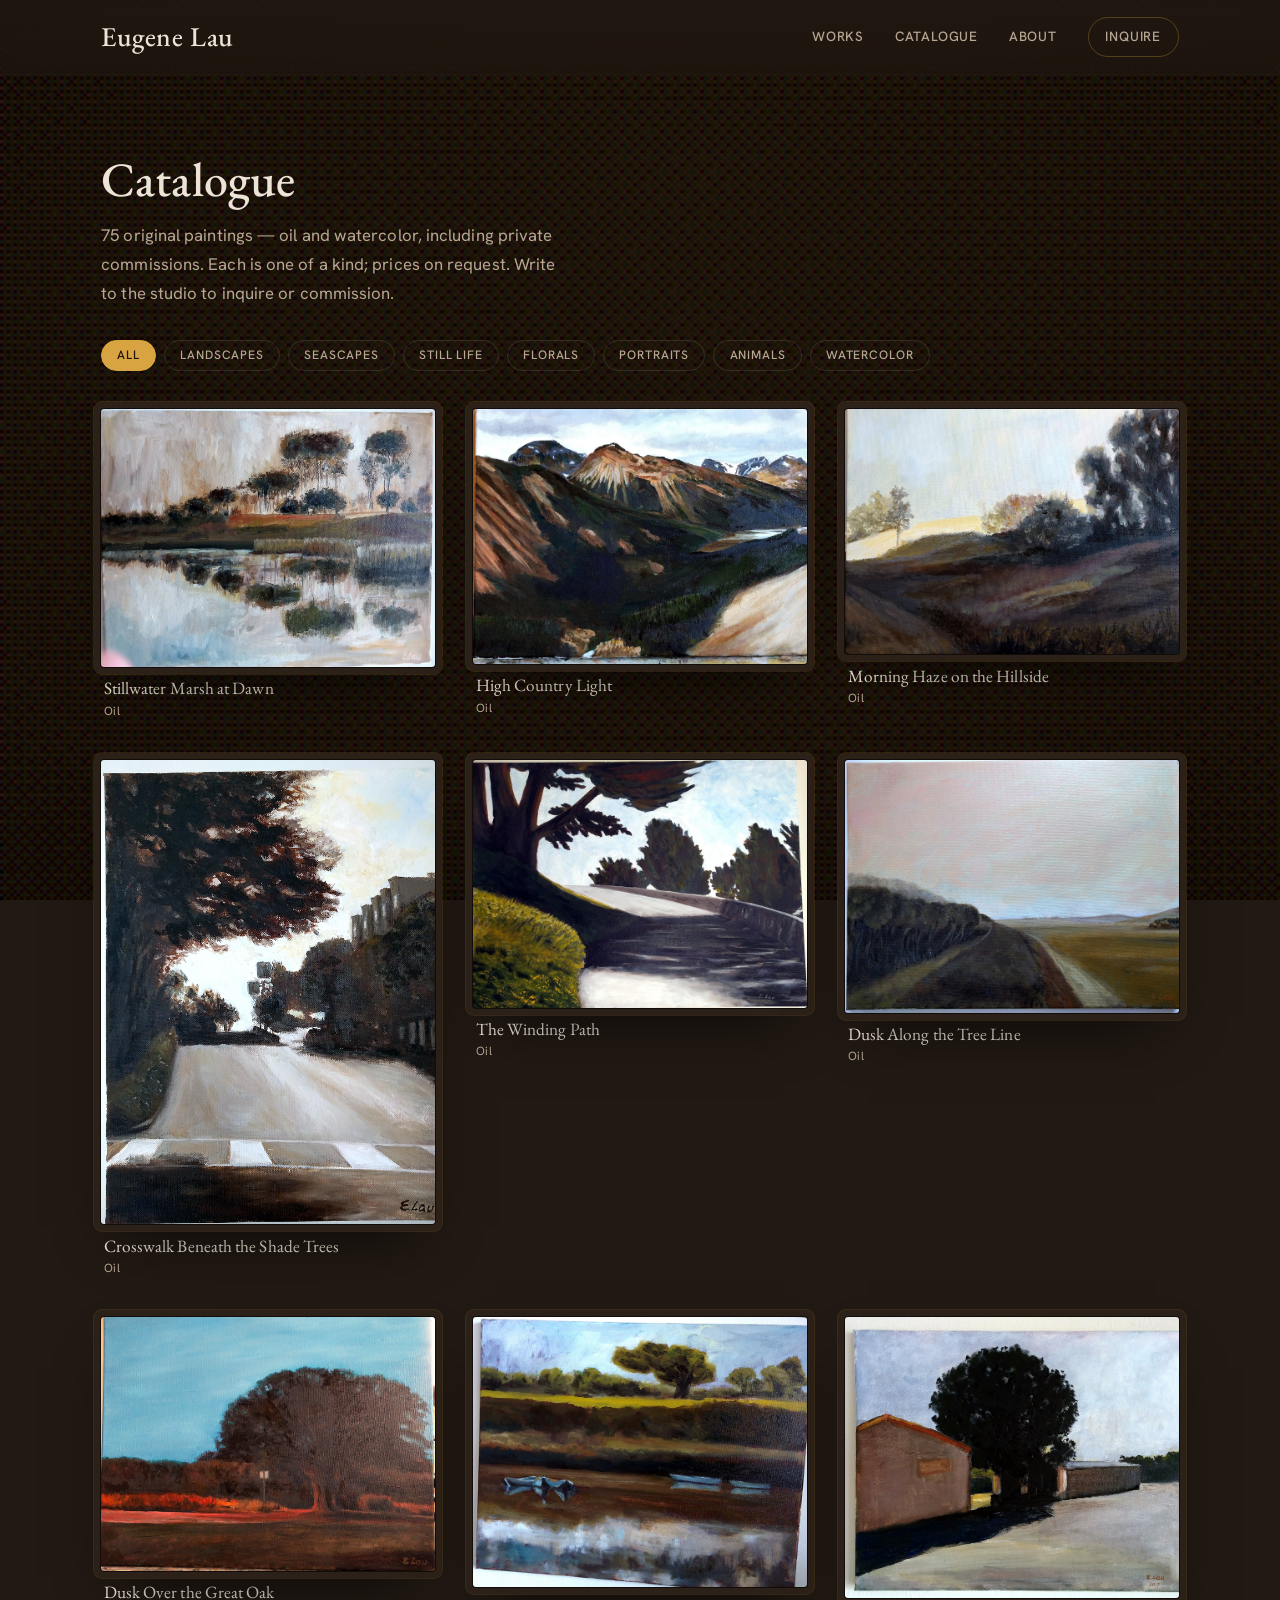
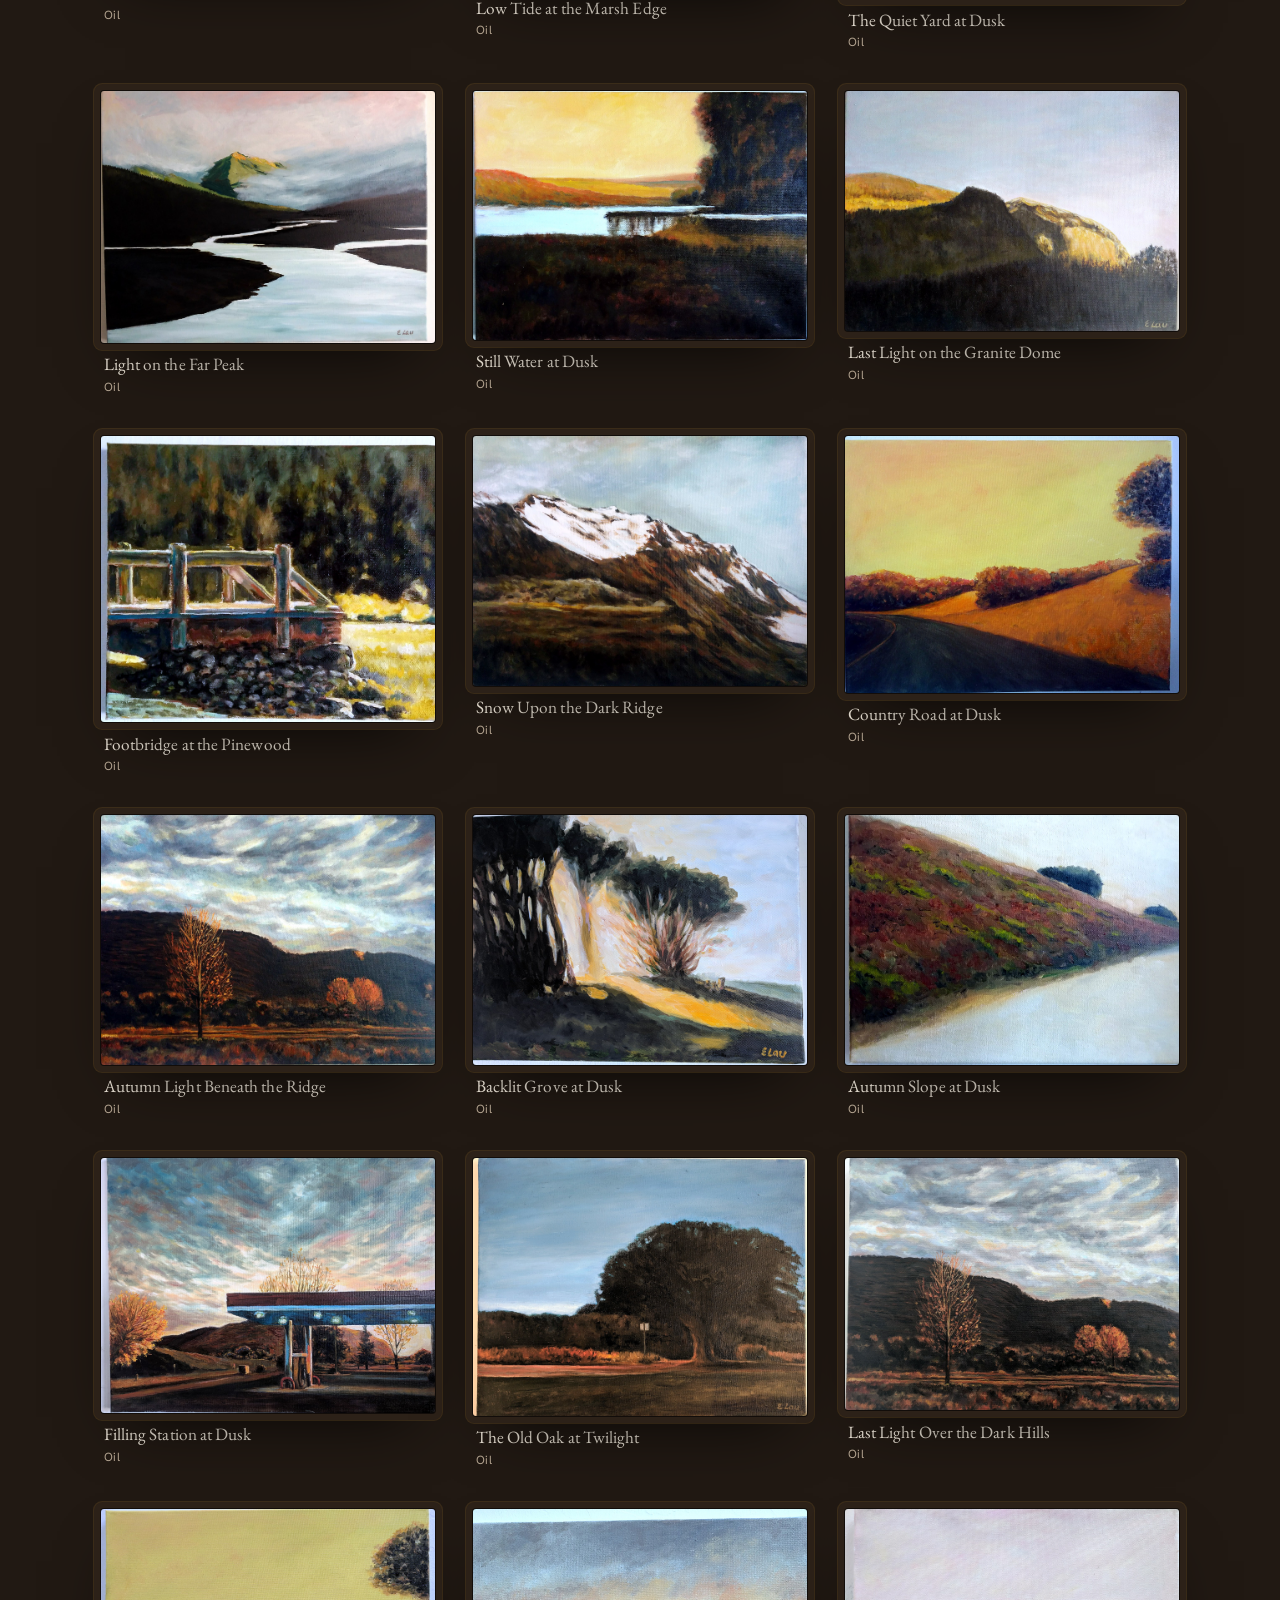
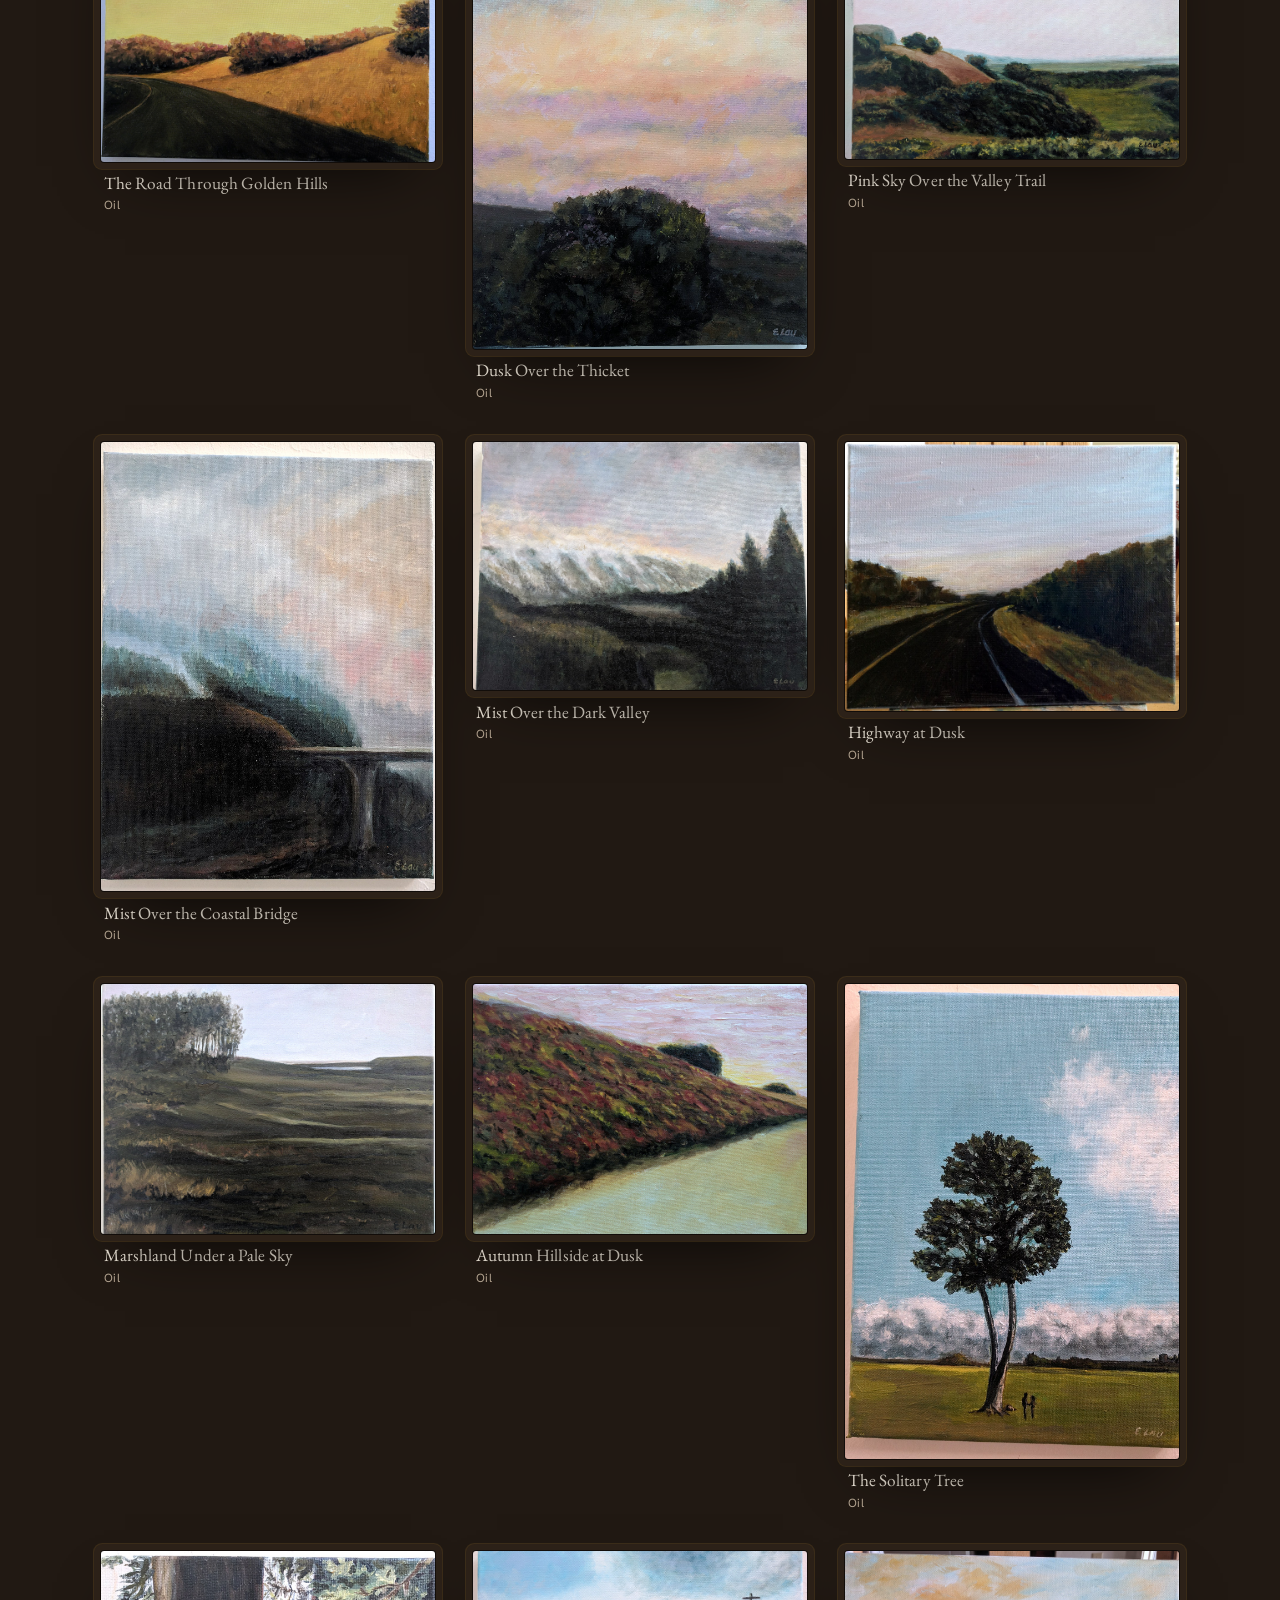
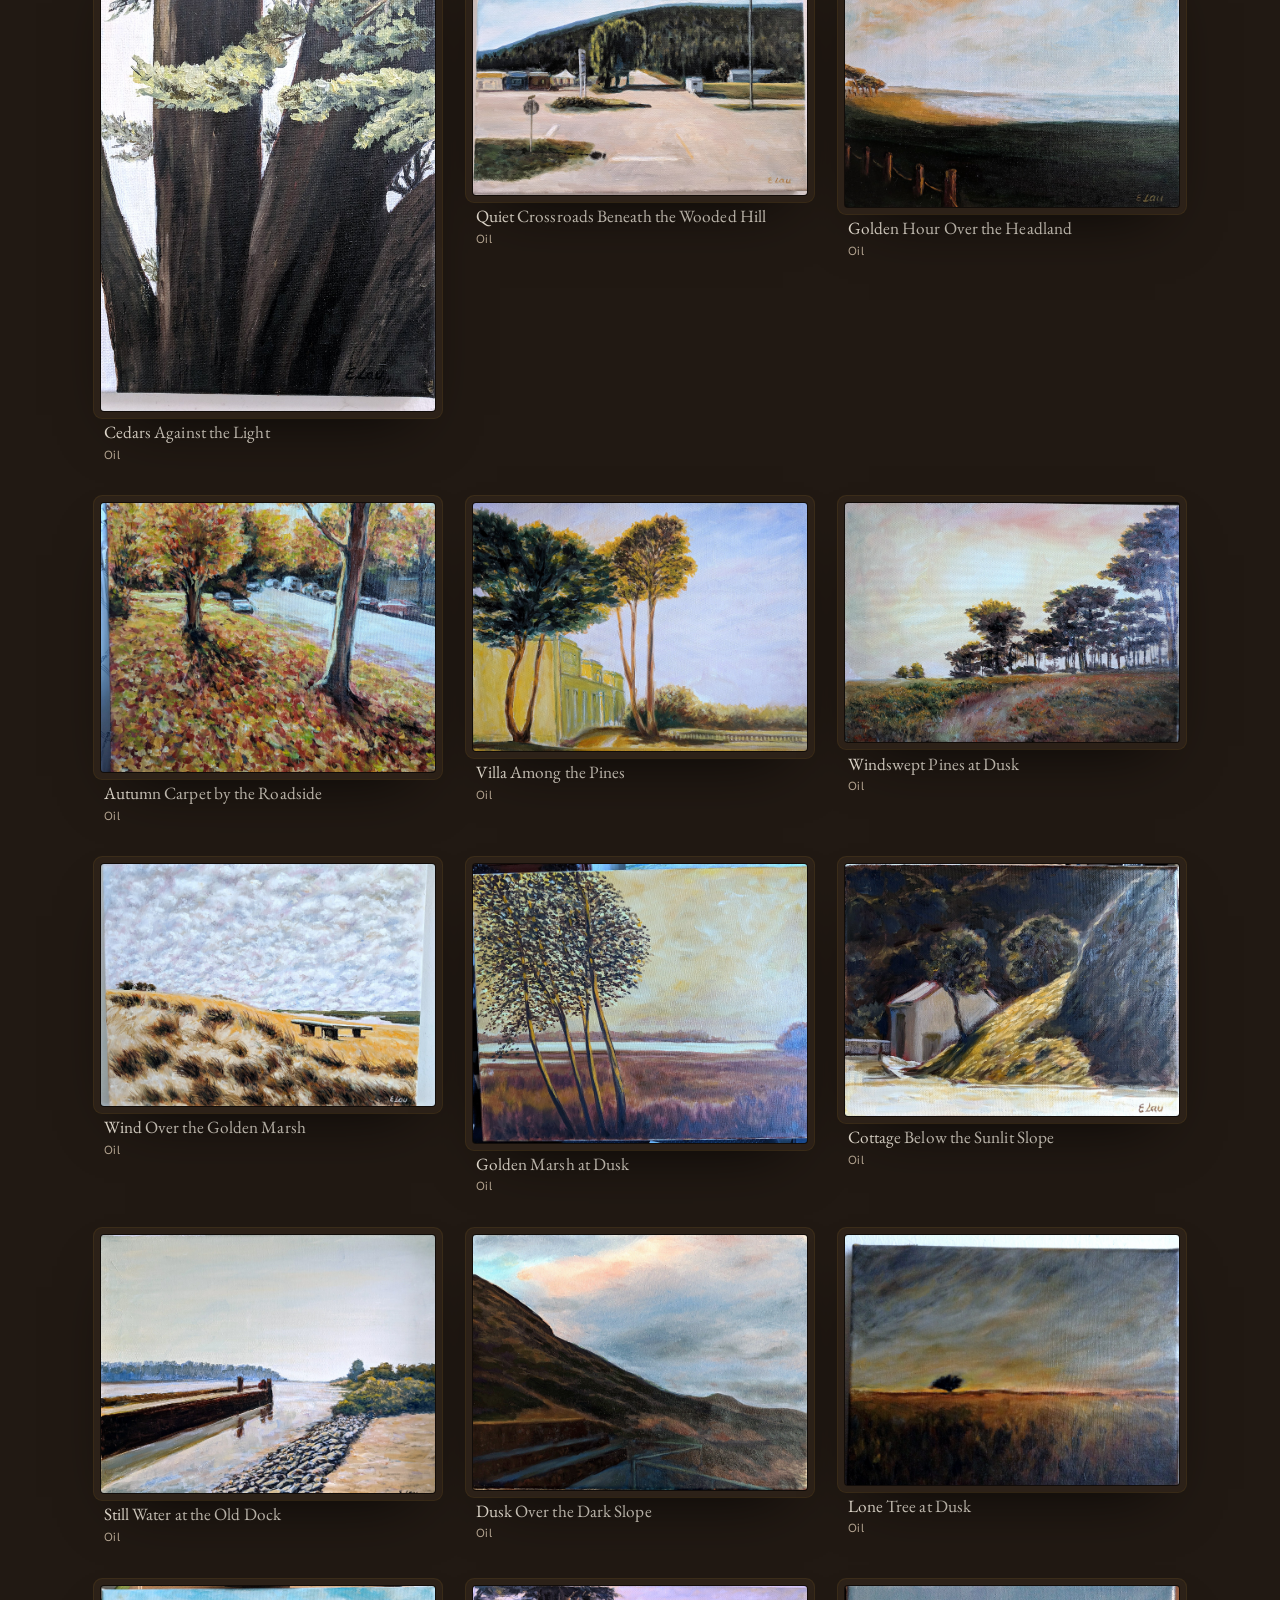
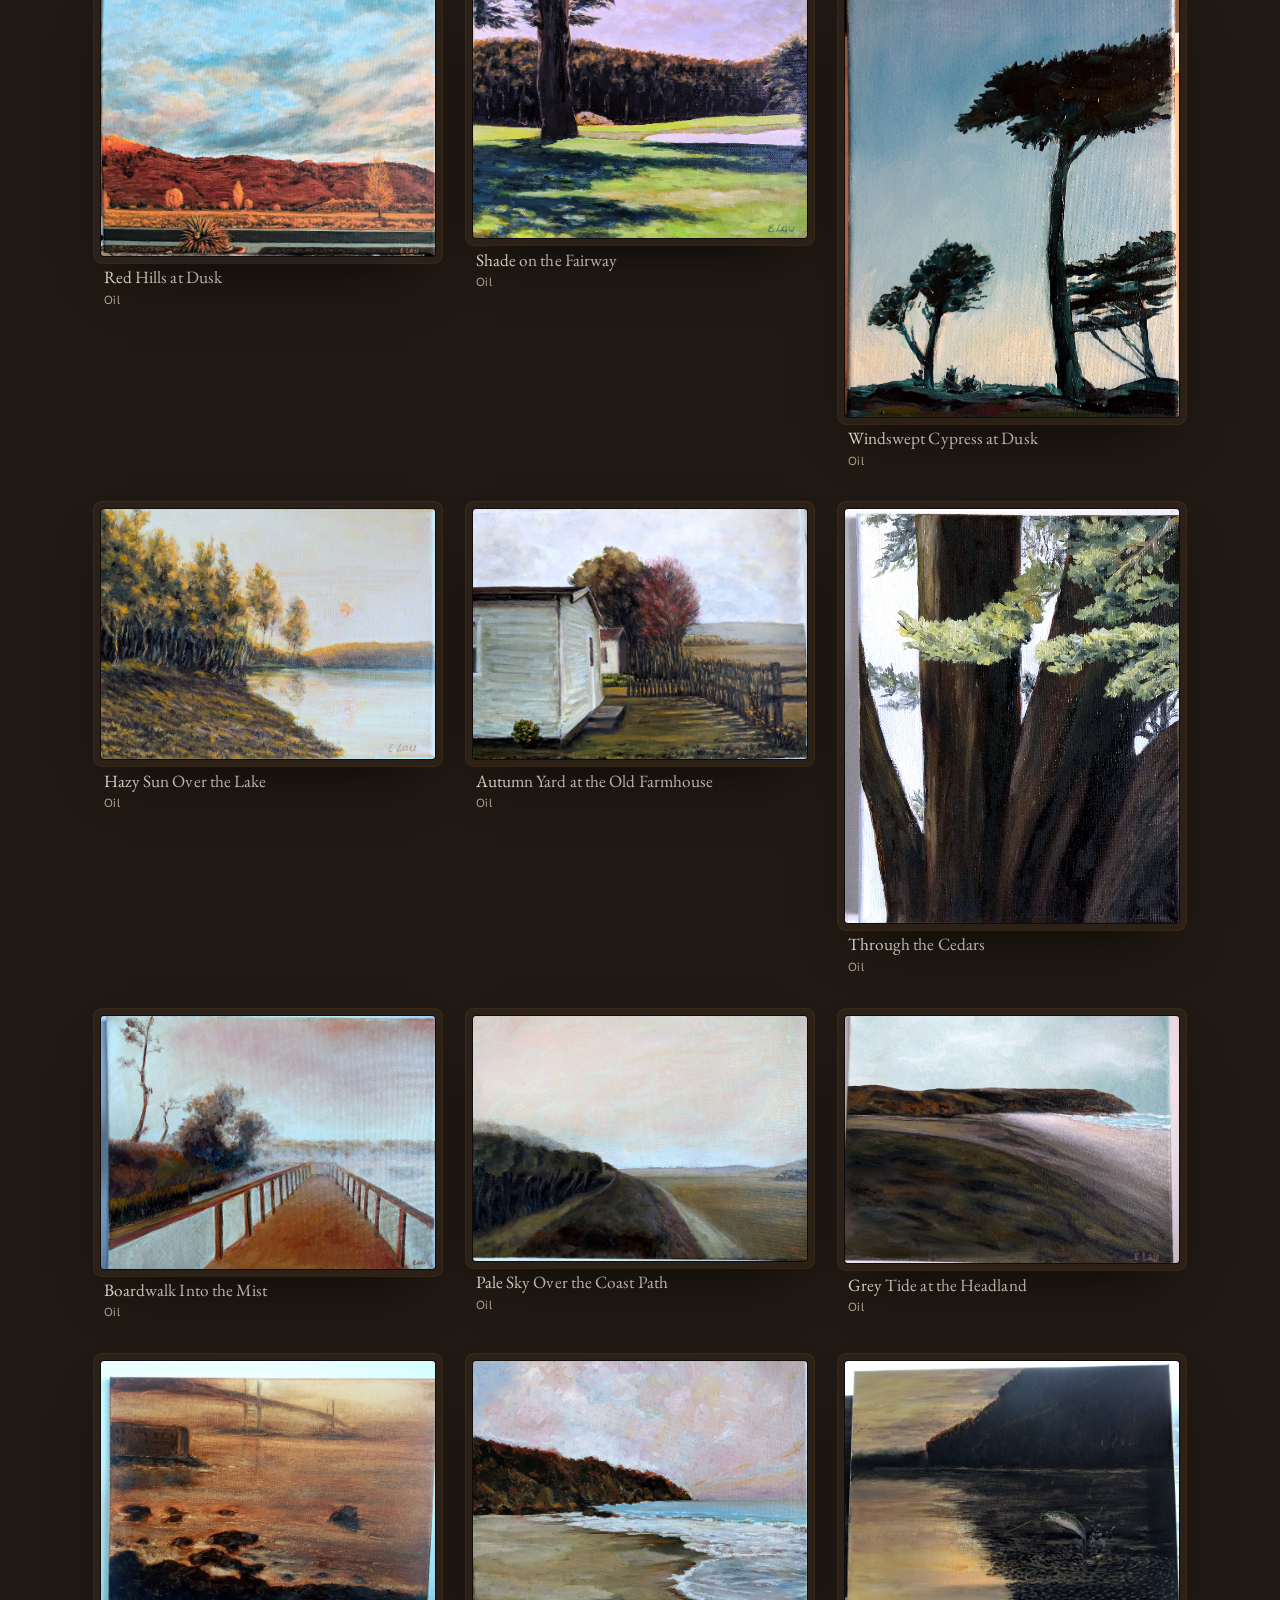
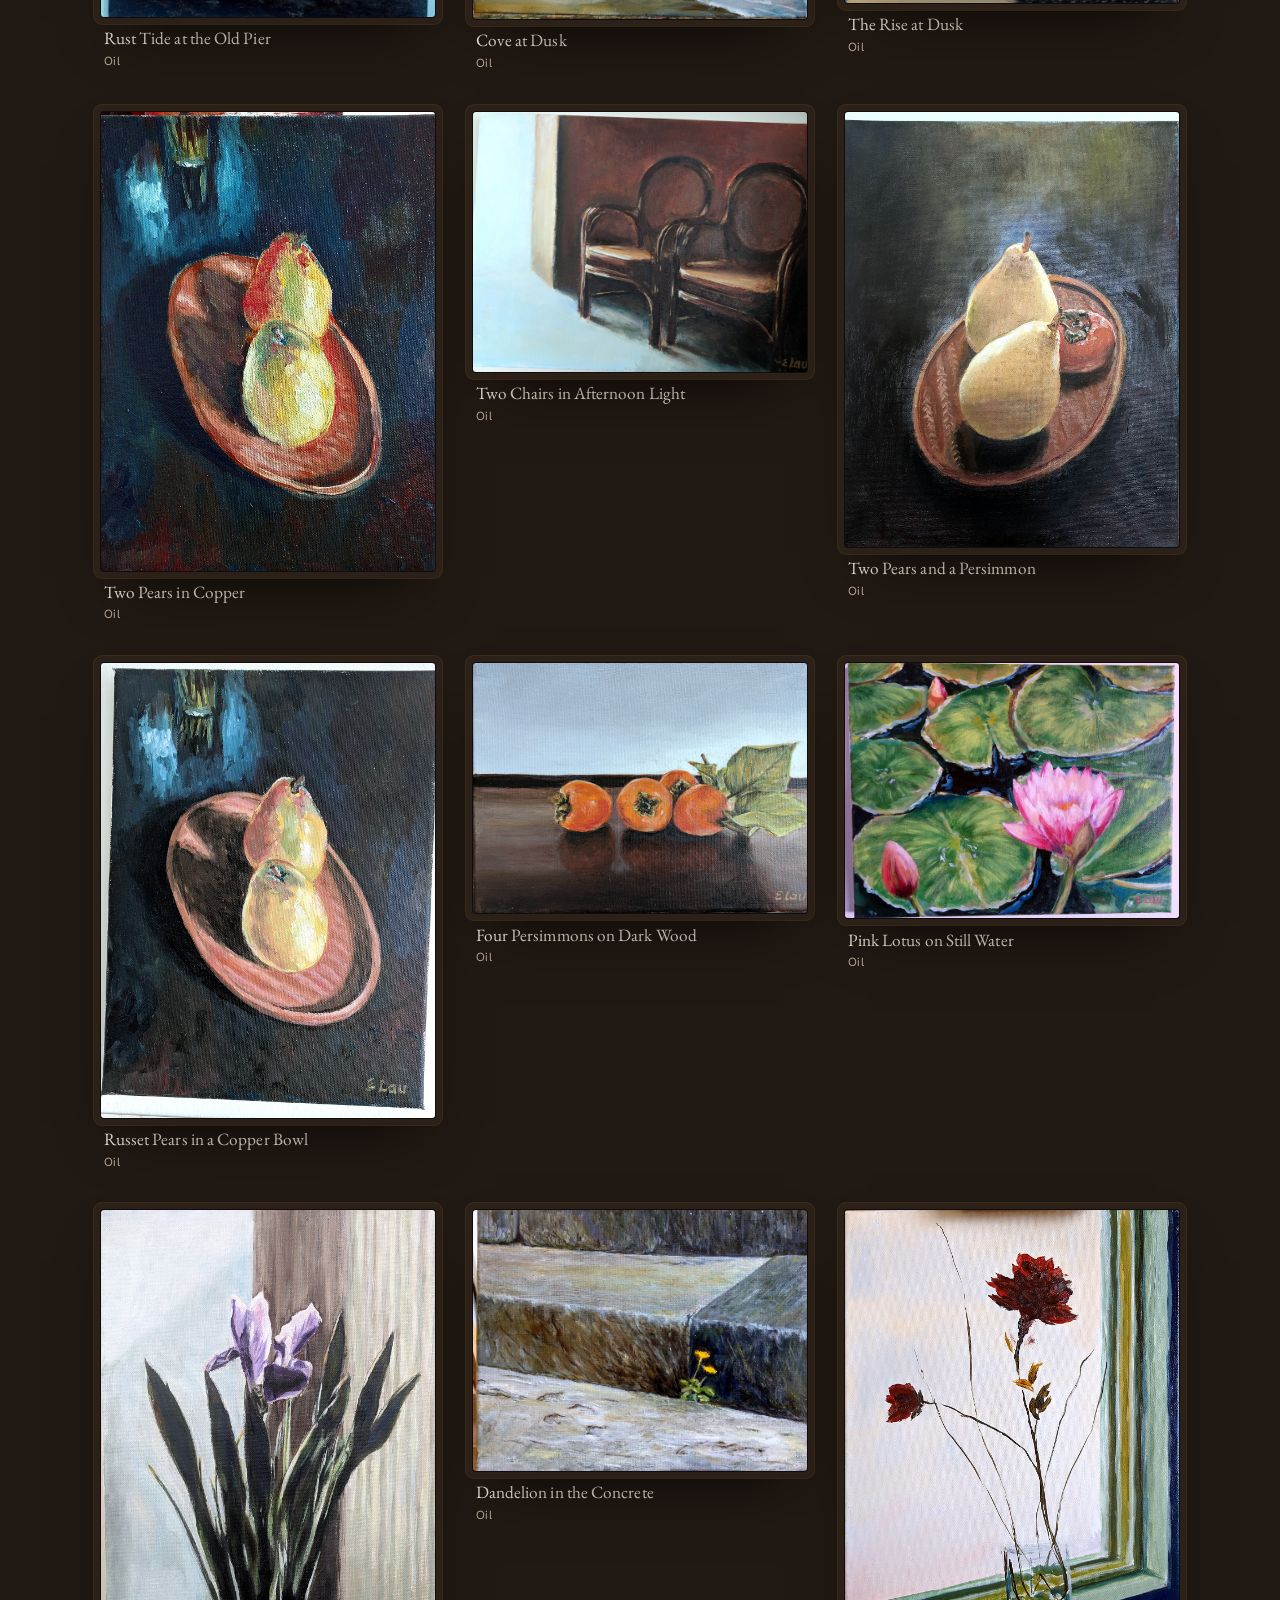
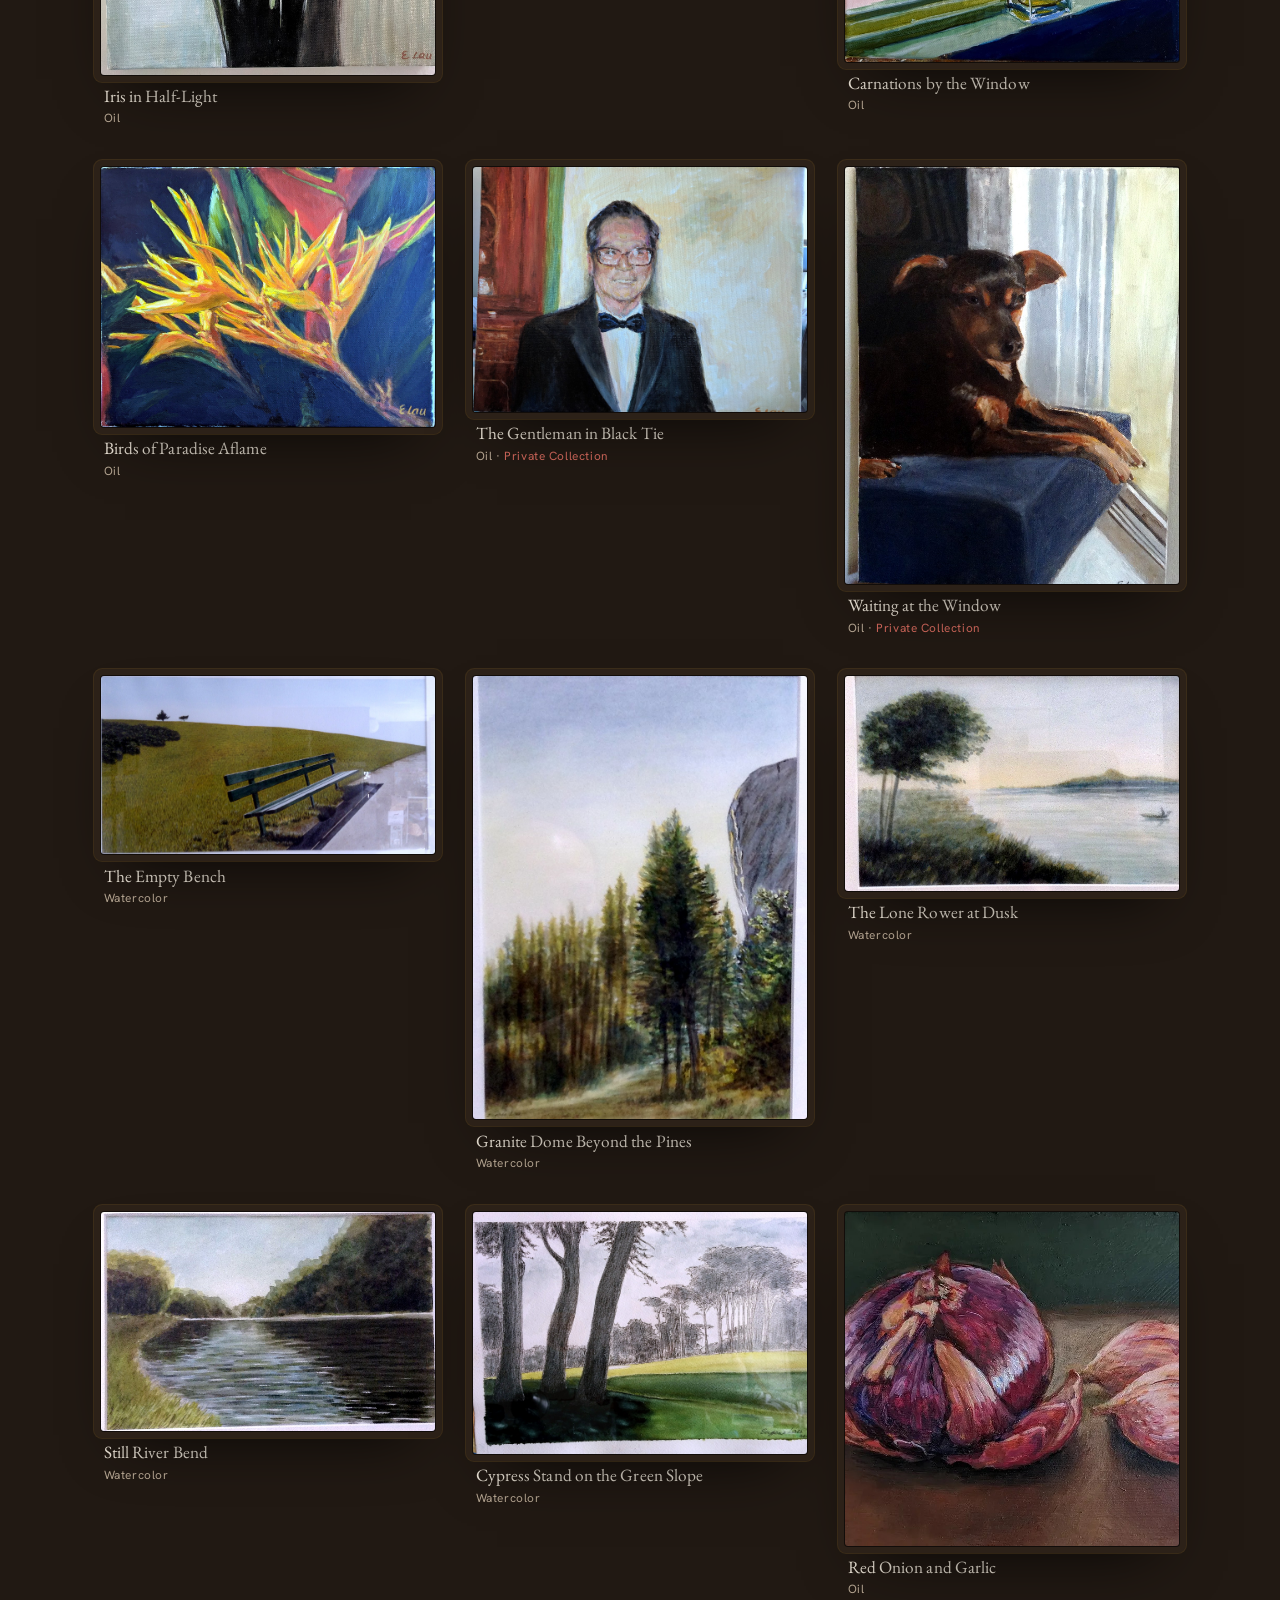
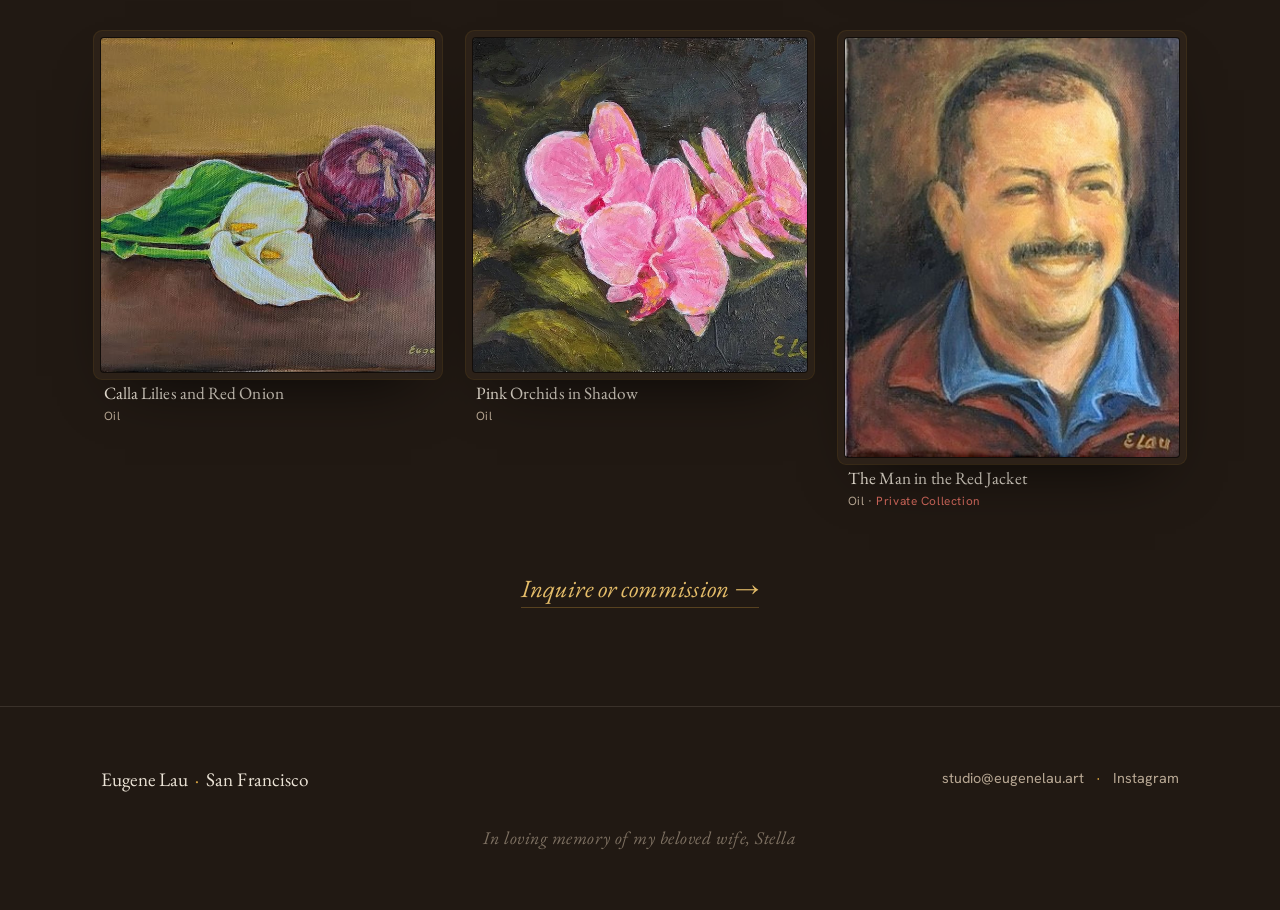
==== commit 5e26bfe2: "Fix bully recs: de-collide titles, working per-painting inquiry, first-person voice - Titles: de-col" ====
--- a/catalogue.html
+++ b/catalogue.html
@@ -28,7 +28,7 @@
 <main>
   <div class="catalogue-head">
     <h1 class="section-title">Catalogue</h1>
-    <p class="section-lede">75 original paintings &mdash; oil and watercolor, including private commissions. Each is one of a kind. Write to the studio to inquire or commission.</p>
+    <p class="section-lede">75 original paintings &mdash; oil and watercolor, including private commissions. Each is one of a kind; prices on request. Write to the studio to inquire or commission.</p>
   </div>
   <div class="c-filter" role="group" aria-label="Filter by category">
 <button class="is-active" data-filter="all">All</button>
@@ -119,7 +119,7 @@
     </figure>
     <figure class="c-item" data-cat="landscape" data-medium="oil">
       <div class="frame frame--exact" style="aspect-ratio:1600/1239"><img src="assets/oil-33.jpg" alt="A massive dark oak tree silhouetted against a fading blue twilight sky, rising above a low band of shrubs and a strip of glowing rust-colored grass beside a dim field." loading="lazy" /></div>
-      <figcaption><span class="c-title">Dusk Beneath the Old Oak</span><span class="c-meta">Oil</span></figcaption>
+      <figcaption><span class="c-title">The Old Oak at Twilight</span><span class="c-meta">Oil</span></figcaption>
     </figure>
     <figure class="c-item" data-cat="landscape" data-medium="oil">
       <div class="frame frame--exact" style="aspect-ratio:1600/1212"><img src="assets/oil-34.jpg" alt="A bare-branched tree stands in a golden autumn meadow before a wooded ridge of dark hills, beneath a broad sky streaked with grey and amber clouds catching the last warm light." loading="lazy" /></div>
@@ -223,7 +223,7 @@
     </figure>
     <figure class="c-item" data-cat="landscape" data-medium="oil">
       <div class="frame frame--exact" style="aspect-ratio:1600/1200"><img src="assets/oil-65.jpg" alt="A line of tall trees on a sloping bank edges a calm golden lake at dusk, with a soft hazy sun low over distant hills reflecting on the still water." loading="lazy" /></div>
-      <figcaption><span class="c-title">Stillwater at Dusk</span><span class="c-meta">Oil</span></figcaption>
+      <figcaption><span class="c-title">Hazy Sun Over the Lake</span><span class="c-meta">Oil</span></figcaption>
     </figure>
     <figure class="c-item" data-cat="landscape" data-medium="oil">
       <div class="frame frame--exact" style="aspect-ratio:1600/1200"><img src="assets/oil-66.jpg" alt="A rural scene of a weathered white clapboard farmhouse beside a rustic wooden fence, with a fiery red autumn tree and a golden-leafed tree against a soft overcast sky over open fields." loading="lazy" /></div>
@@ -271,7 +271,7 @@
     </figure>
     <figure class="c-item" data-cat="still-life" data-medium="oil">
       <div class="frame frame--exact" style="aspect-ratio:1174/1600"><img src="assets/oil-32.jpg" alt="Two ripe yellow-and-russet pears rest in a warm copper-pink bowl, glowing against a deep teal and near-black background." loading="lazy" /></div>
-      <figcaption><span class="c-title">Two Pears in a Copper Bowl</span><span class="c-meta">Oil</span></figcaption>
+      <figcaption><span class="c-title">Russet Pears in a Copper Bowl</span><span class="c-meta">Oil</span></figcaption>
     </figure>
     <figure class="c-item" data-cat="still-life" data-medium="oil">
       <div class="frame frame--exact" style="aspect-ratio:1600/1200"><img src="assets/oil-64.jpg" alt="Four ripe orange persimmons with a leafy stem rest in a row on a glossy dark wood table against a pale gray background, their warm reflections glowing on the polished surface." loading="lazy" /></div>
@@ -295,7 +295,7 @@
     </figure>
     <figure class="c-item" data-cat="floral" data-medium="oil">
       <div class="frame frame--exact" style="aspect-ratio:1600/1248"><img src="assets/oil-59.jpg" alt="Vivid orange and yellow bird-of-paradise blooms blaze against dark green foliage and a deep crimson backdrop, their spiky petals catching warm light." loading="lazy" /></div>
-      <figcaption><span class="c-title">Birds Of Paradise Aflame</span><span class="c-meta">Oil</span></figcaption>
+      <figcaption><span class="c-title">Birds of Paradise Aflame</span><span class="c-meta">Oil</span></figcaption>
     </figure>
     <figure class="c-item" data-cat="portrait" data-medium="oil">
       <div class="frame frame--exact" style="aspect-ratio:1600/1175"><img src="assets/oil-48.jpg" alt="An oil portrait of a silver-haired elderly man in glasses, wearing a black tuxedo and bow tie, smiling gently before a warm cream wall and a deep red curtain." loading="lazy" /></div>
@@ -315,7 +315,7 @@
     </figure>
     <figure class="c-item" data-cat="landscape" data-medium="watercolor">
       <div class="frame frame--exact" style="aspect-ratio:1322/851"><img src="assets/wc-3.jpg" alt="A tranquil watercolor of a calm lake at dusk, with a slender tree on a grassy shore at left, a distant peaked hill across the water, and a lone figure rowing a small boat." loading="lazy" /></div>
-      <figcaption><span class="c-title">Still Waters at Dusk</span><span class="c-meta">Watercolor</span></figcaption>
+      <figcaption><span class="c-title">The Lone Rower at Dusk</span><span class="c-meta">Watercolor</span></figcaption>
     </figure>
     <figure class="c-item" data-cat="landscape" data-medium="watercolor">
       <div class="frame frame--exact" style="aspect-ratio:1195/784"><img src="assets/wc-4.jpg" alt="A calm river winds between wooded hillsides under a pale sky, its dark water rippling past a grassy bank in the foreground." loading="lazy" /></div>
--- a/styles.css
+++ b/styles.css
@@ -876,7 +876,7 @@
   text-align: center;
   font-family: var(--ff-display);
   font-style: italic;
-  font-size: 0.95rem;
+  font-size: 1.12rem;
   letter-spacing: 0.03em;
   color: var(--taupe);
   opacity: 0.62;
@@ -988,6 +988,19 @@
 .c-item figcaption { padding:.7rem .15rem 0; display:flex; flex-direction:column; gap:.12rem; }
 .c-title { font-family:var(--ff-display); font-size:1.08rem; line-height:1.2; }
 .c-meta { font-family:var(--ff-body); font-size:.74rem; letter-spacing:.05em; color:var(--taupe); text-transform:capitalize; }
+.c-inquire {
+  align-self: flex-start;
+  margin-top: .3rem;
+  font-family: var(--ff-body);
+  font-size: .72rem;
+  letter-spacing: .08em;
+  text-transform: uppercase;
+  color: var(--amber);
+  opacity: .8;
+  border-bottom: 1px solid var(--amber-hair);
+  transition: opacity .3s var(--ease), border-color .3s var(--ease);
+}
+.c-inquire:hover, .c-inquire:focus-visible { opacity: 1; border-color: var(--amber); }
 .c-sold { color:#d2685c; } .c-avail { color:#8a9a63; }
 .catalogue-cta { max-width:var(--maxw); margin:0 auto; padding:.5rem var(--gutter) clamp(3rem,8vw,6rem); text-align:center; }
 .catalogue-cta a { font-family:var(--ff-display); font-style:italic; font-size:clamp(1.15rem,2.4vw,1.55rem); color:var(--amber-soft); border-bottom:1px solid var(--amber-hair); padding-bottom:3px; transition:color .25s var(--ease); }
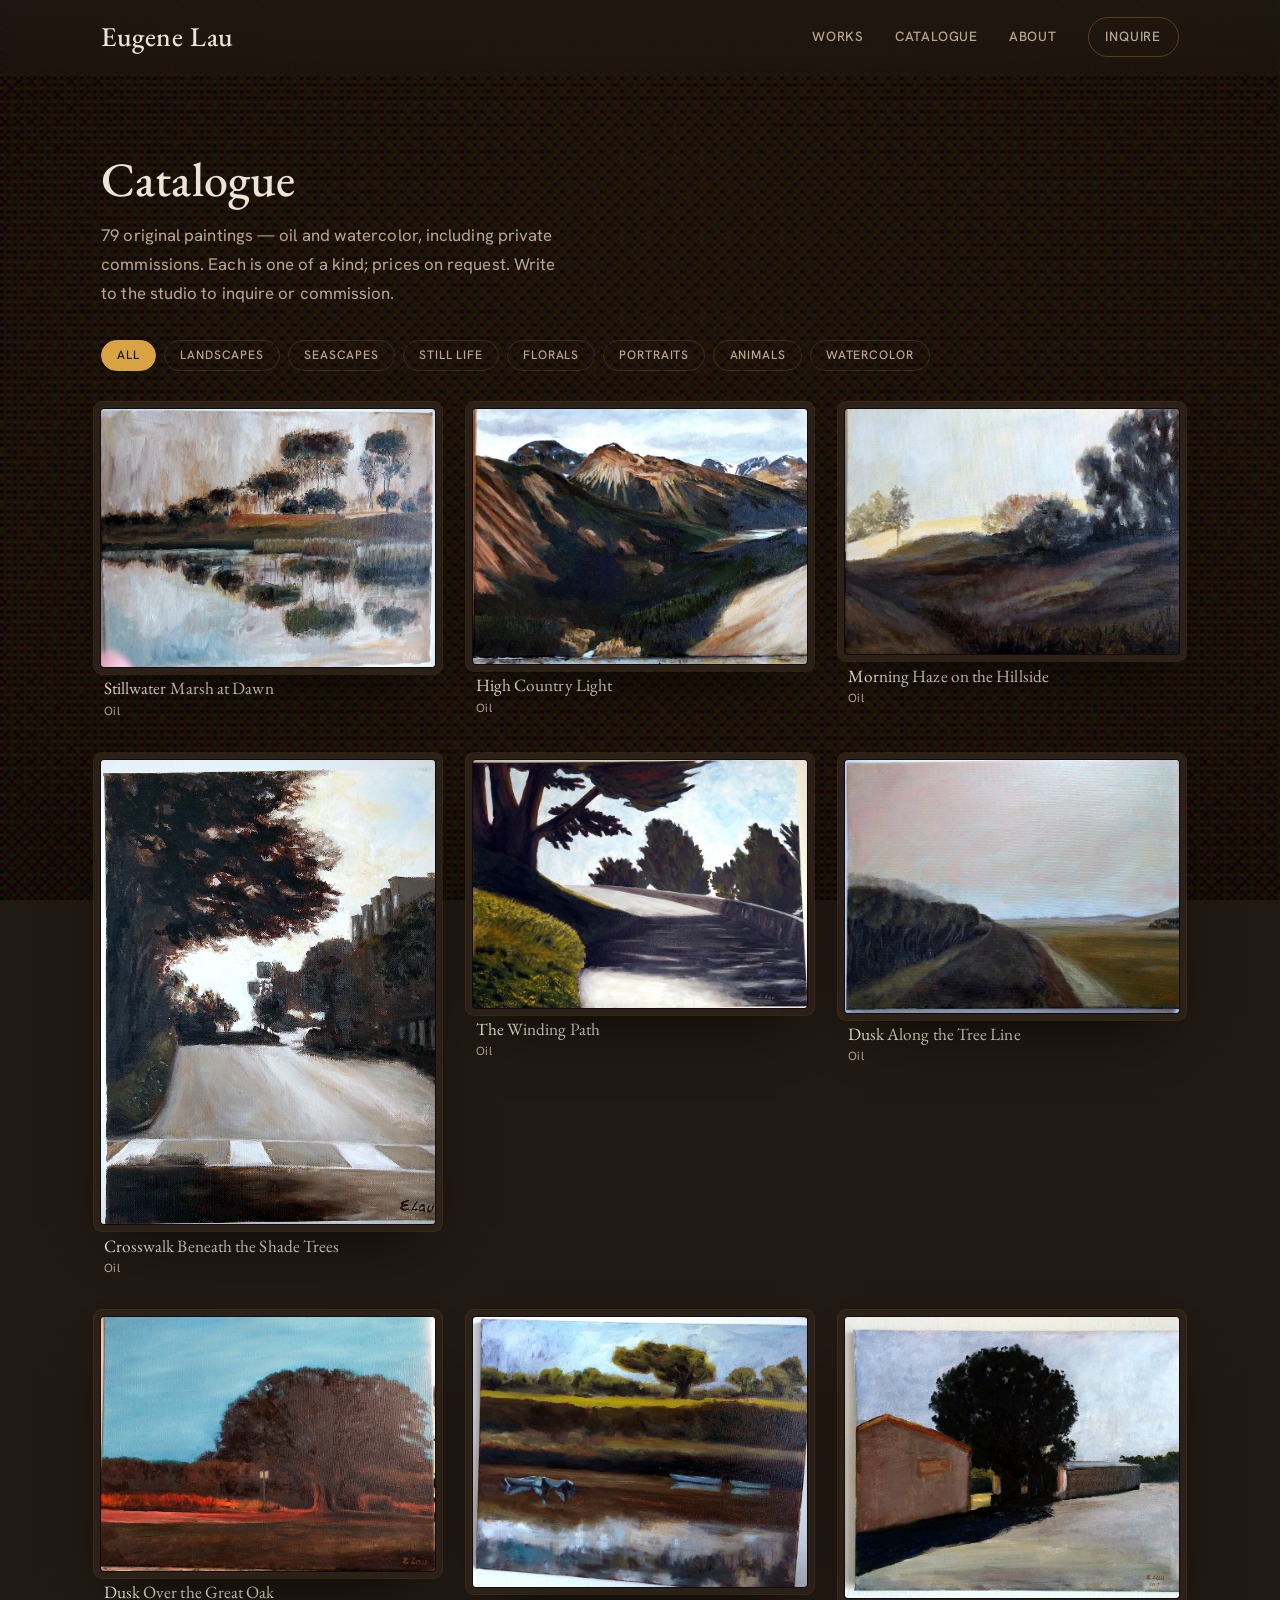
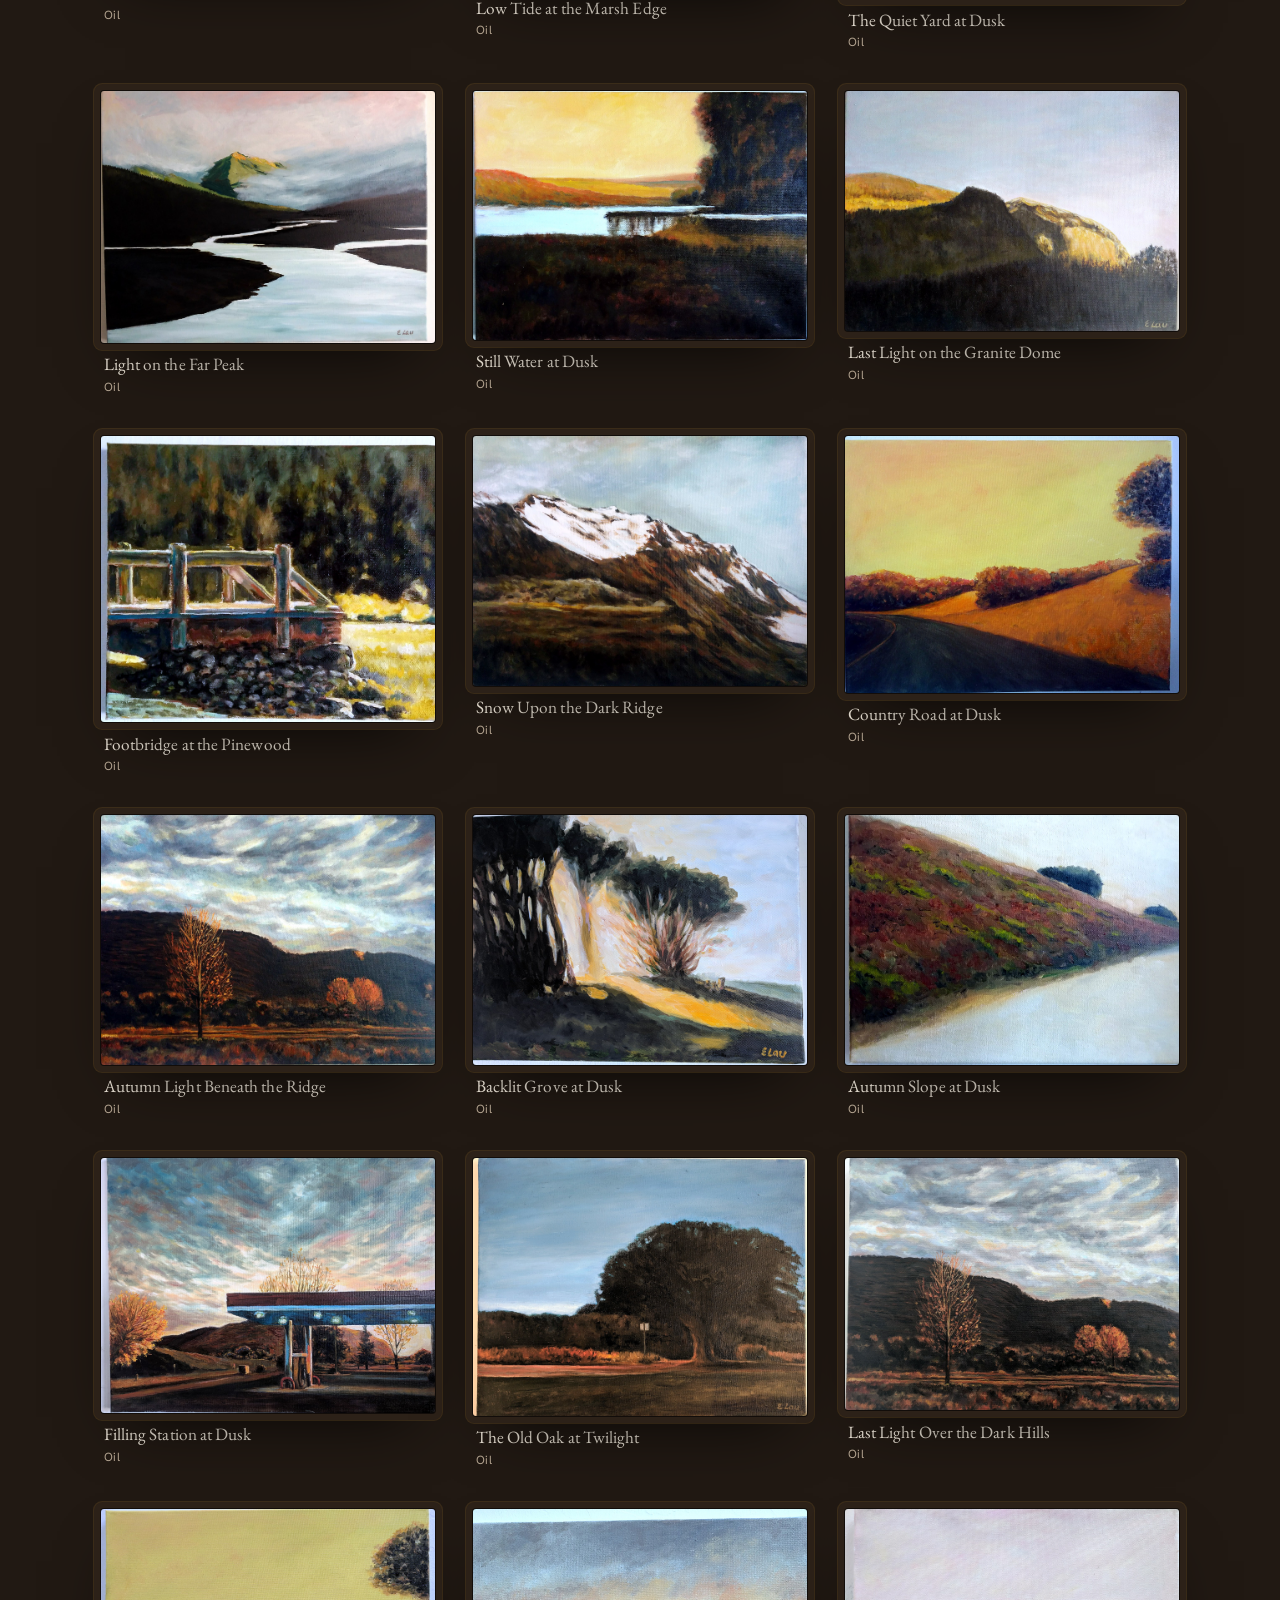
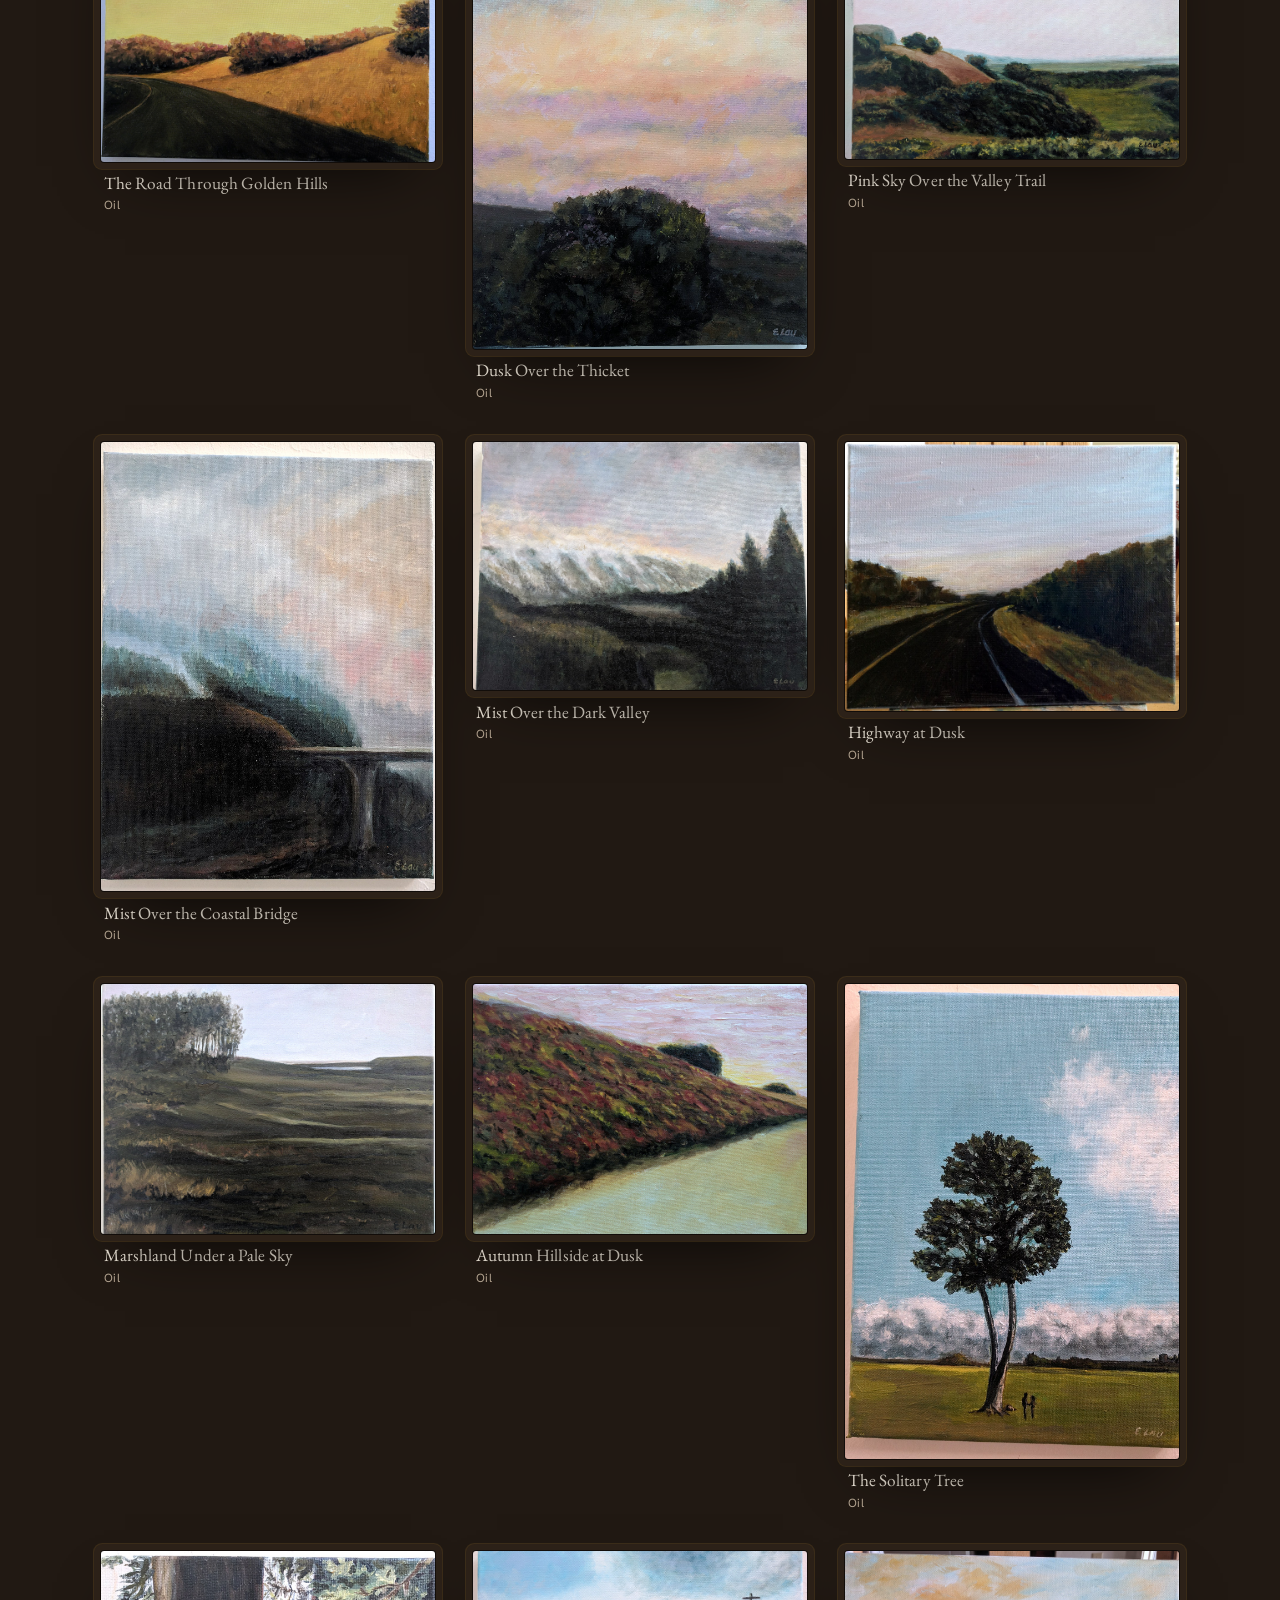
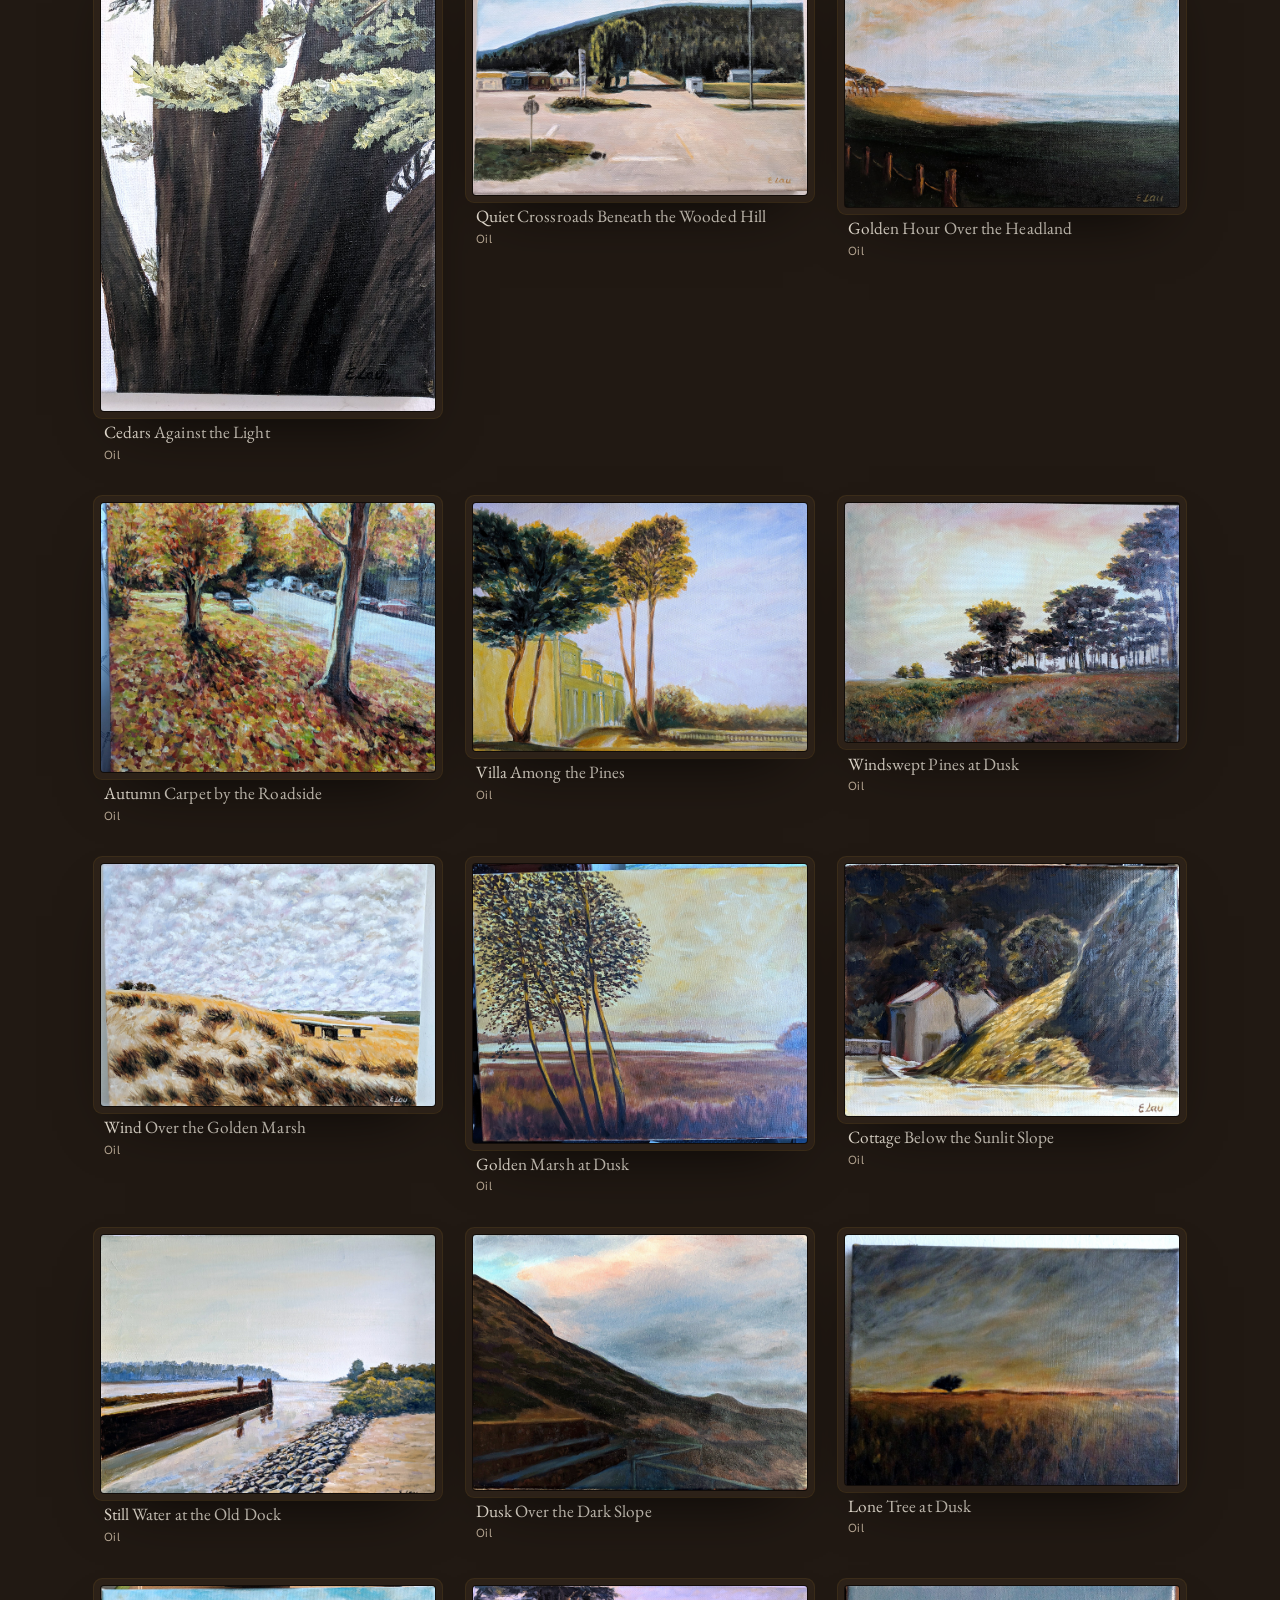
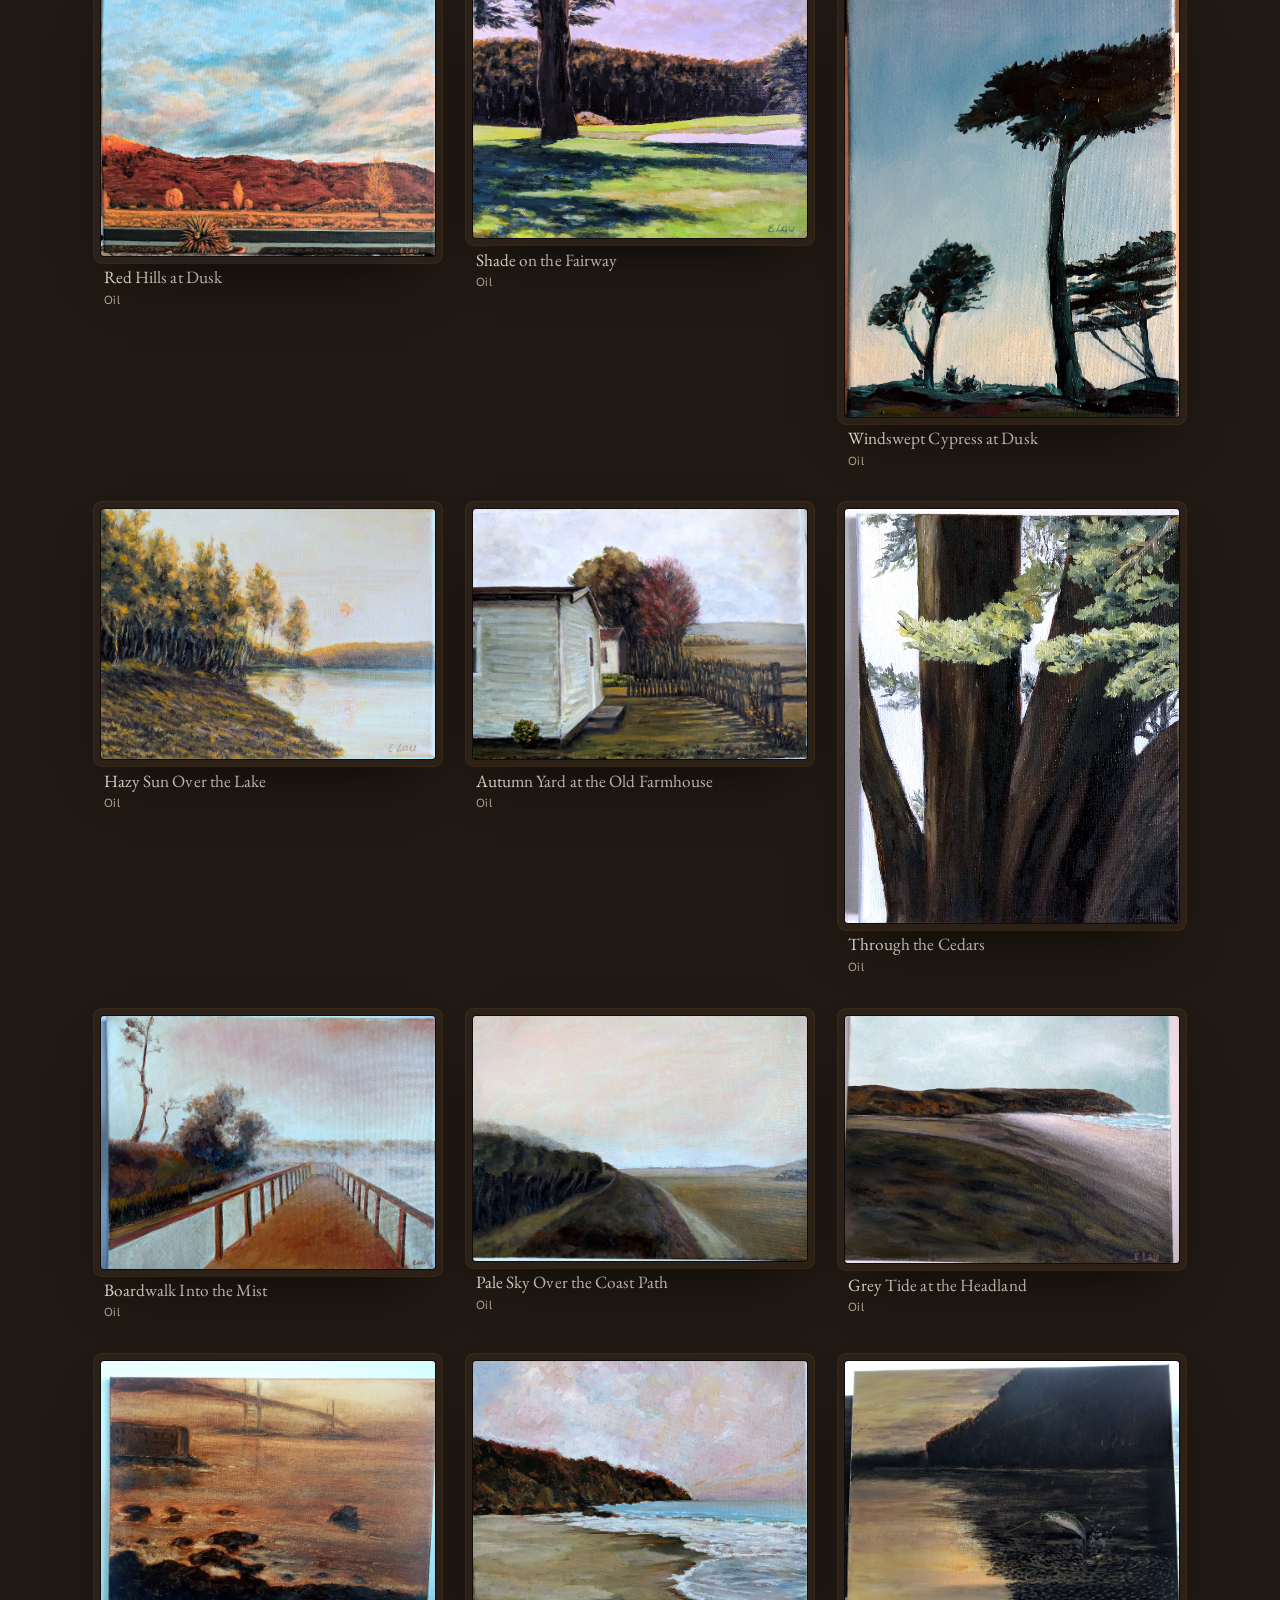
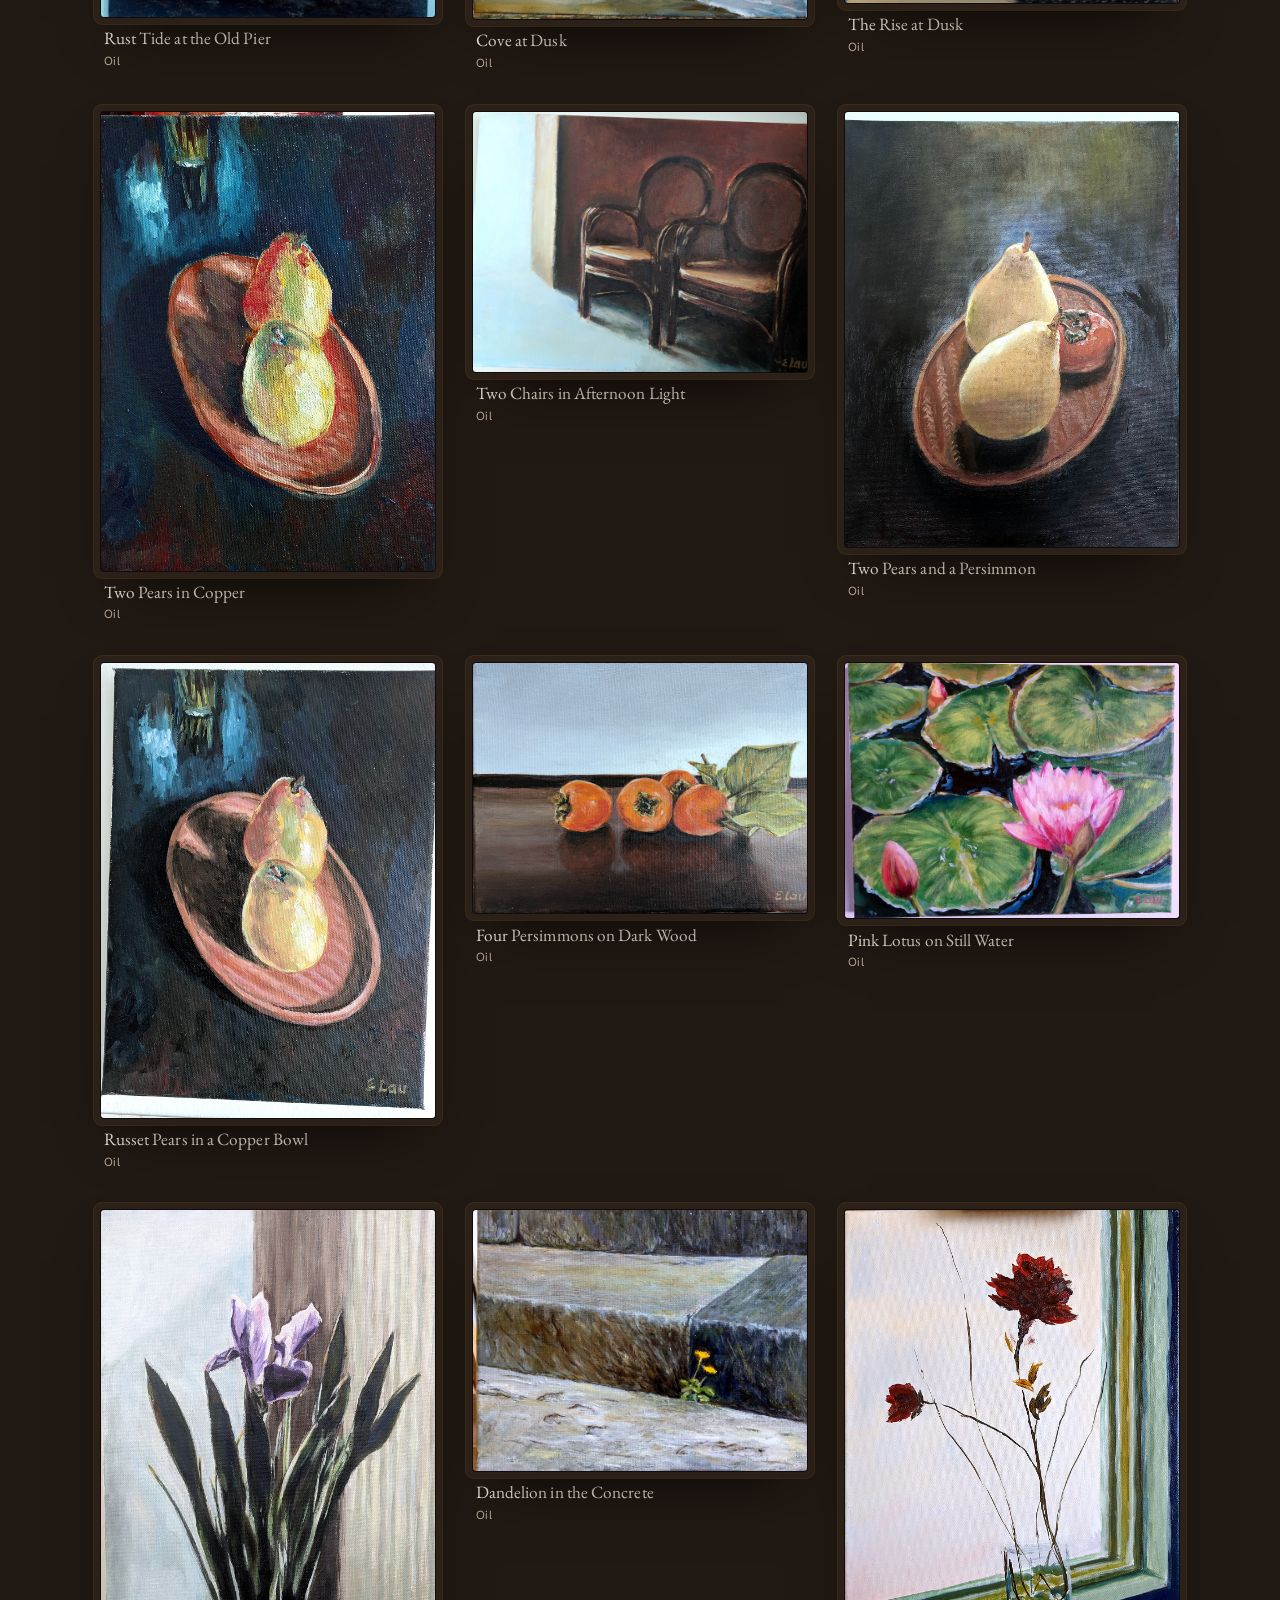
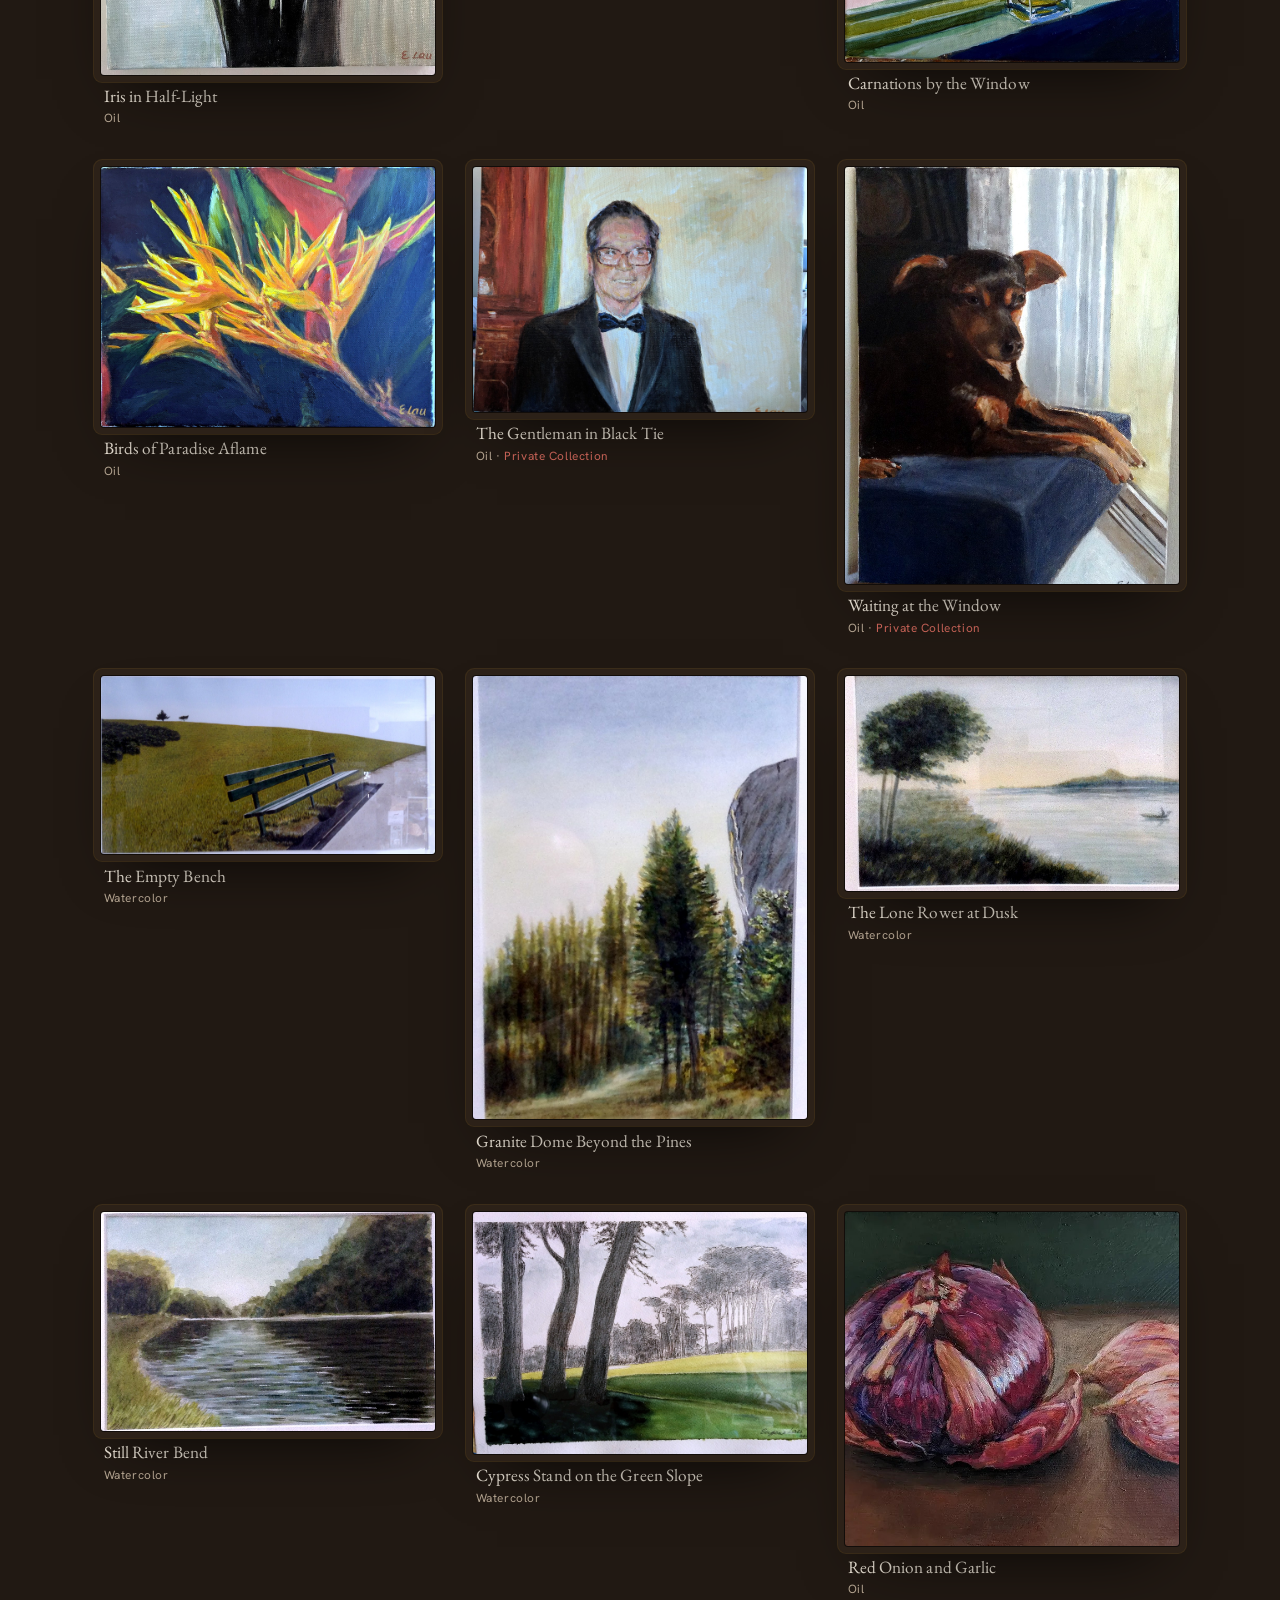
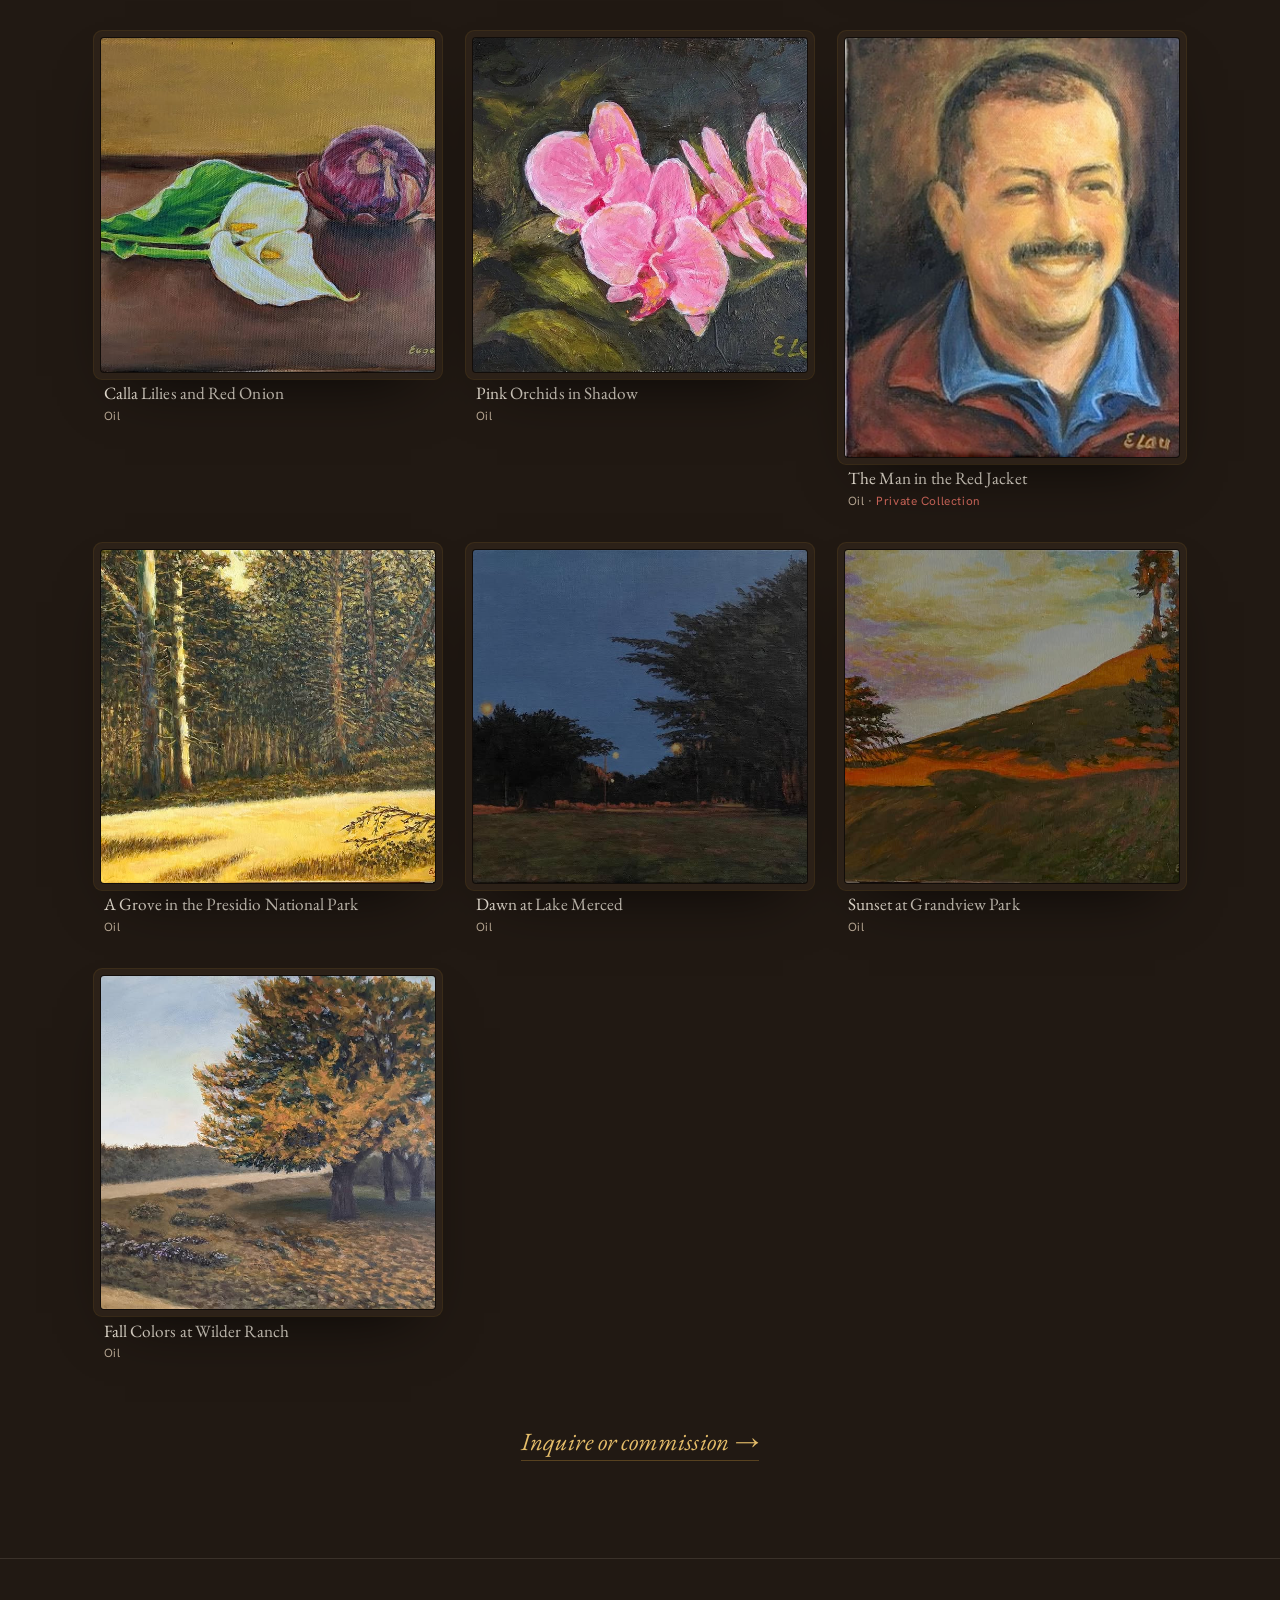
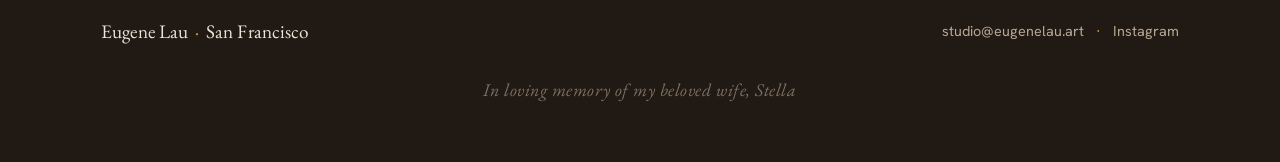
==== commit 0847cf03: "Add 4 Instagram-only paintings with Eugene's real titles A Grove in the Presidio National Park, Dawn" ====
--- a/catalogue.html
+++ b/catalogue.html
@@ -28,7 +28,7 @@
 <main>
   <div class="catalogue-head">
     <h1 class="section-title">Catalogue</h1>
-    <p class="section-lede">75 original paintings &mdash; oil and watercolor, including private commissions. Each is one of a kind; prices on request. Write to the studio to inquire or commission.</p>
+    <p class="section-lede">79 original paintings &mdash; oil and watercolor, including private commissions. Each is one of a kind; prices on request. Write to the studio to inquire or commission.</p>
   </div>
   <div class="c-filter" role="group" aria-label="Filter by category">
 <button class="is-active" data-filter="all">All</button>
@@ -340,6 +340,22 @@
     <figure class="c-item" data-cat="portrait" data-medium="oil">
       <div class="frame frame--exact" style="aspect-ratio:720/904"><img src="assets/man-red.jpg" alt="An oil portrait of a smiling, mustached man in a deep red jacket over a blue collared shirt, set against a warm brown background." loading="lazy" /></div>
       <figcaption><span class="c-title">The Man in the Red Jacket</span><span class="c-meta">Oil &middot; <span class="c-sold">Private collection</span></span></figcaption>
+    </figure>
+      <figure class="c-item" data-cat="landscape" data-medium="oil">
+      <div class="frame frame--exact" style="aspect-ratio:1/1"><img src="assets/oil-70.jpg" alt="Tall slender trees rise in a sunlit grove, their pale trunks catching warm light above a glowing golden carpet of grass, with a single dry sprig in the foreground." loading="lazy" /></div>
+      <figcaption><span class="c-title">A Grove in the Presidio National Park</span><span class="c-meta">Oil</span></figcaption>
+    </figure>
+    <figure class="c-item" data-cat="landscape" data-medium="oil">
+      <div class="frame frame--exact" style="aspect-ratio:1/1"><img src="assets/oil-71.jpg" alt="A dark stand of trees at dawn against a deep blue sky, the warm pinpoints of park lamps glowing beneath them above a quiet grassy clearing." loading="lazy" /></div>
+      <figcaption><span class="c-title">Dawn at Lake Merced</span><span class="c-meta">Oil</span></figcaption>
+    </figure>
+    <figure class="c-item" data-cat="landscape" data-medium="oil">
+      <div class="frame frame--exact" style="aspect-ratio:1/1"><img src="assets/oil-72.jpg" alt="A steep grassy dune glows amber and rust in the last light, beneath a soft lavender and gold sky streaked with cloud." loading="lazy" /></div>
+      <figcaption><span class="c-title">Sunset at Grandview Park</span><span class="c-meta">Oil</span></figcaption>
+    </figure>
+    <figure class="c-item" data-cat="landscape" data-medium="oil">
+      <div class="frame frame--exact" style="aspect-ratio:1/1"><img src="assets/oil-73.jpg" alt="A broad oak in autumn gold stands on a dry golden field scattered with purple wildflowers, with distant trees fading into a pale sky." loading="lazy" /></div>
+      <figcaption><span class="c-title">Fall Colors at Wilder Ranch</span><span class="c-meta">Oil</span></figcaption>
     </figure>
   </div>
   <div class="catalogue-cta"><a href="index.html#inquire">Inquire or commission &#8594;</a></div>
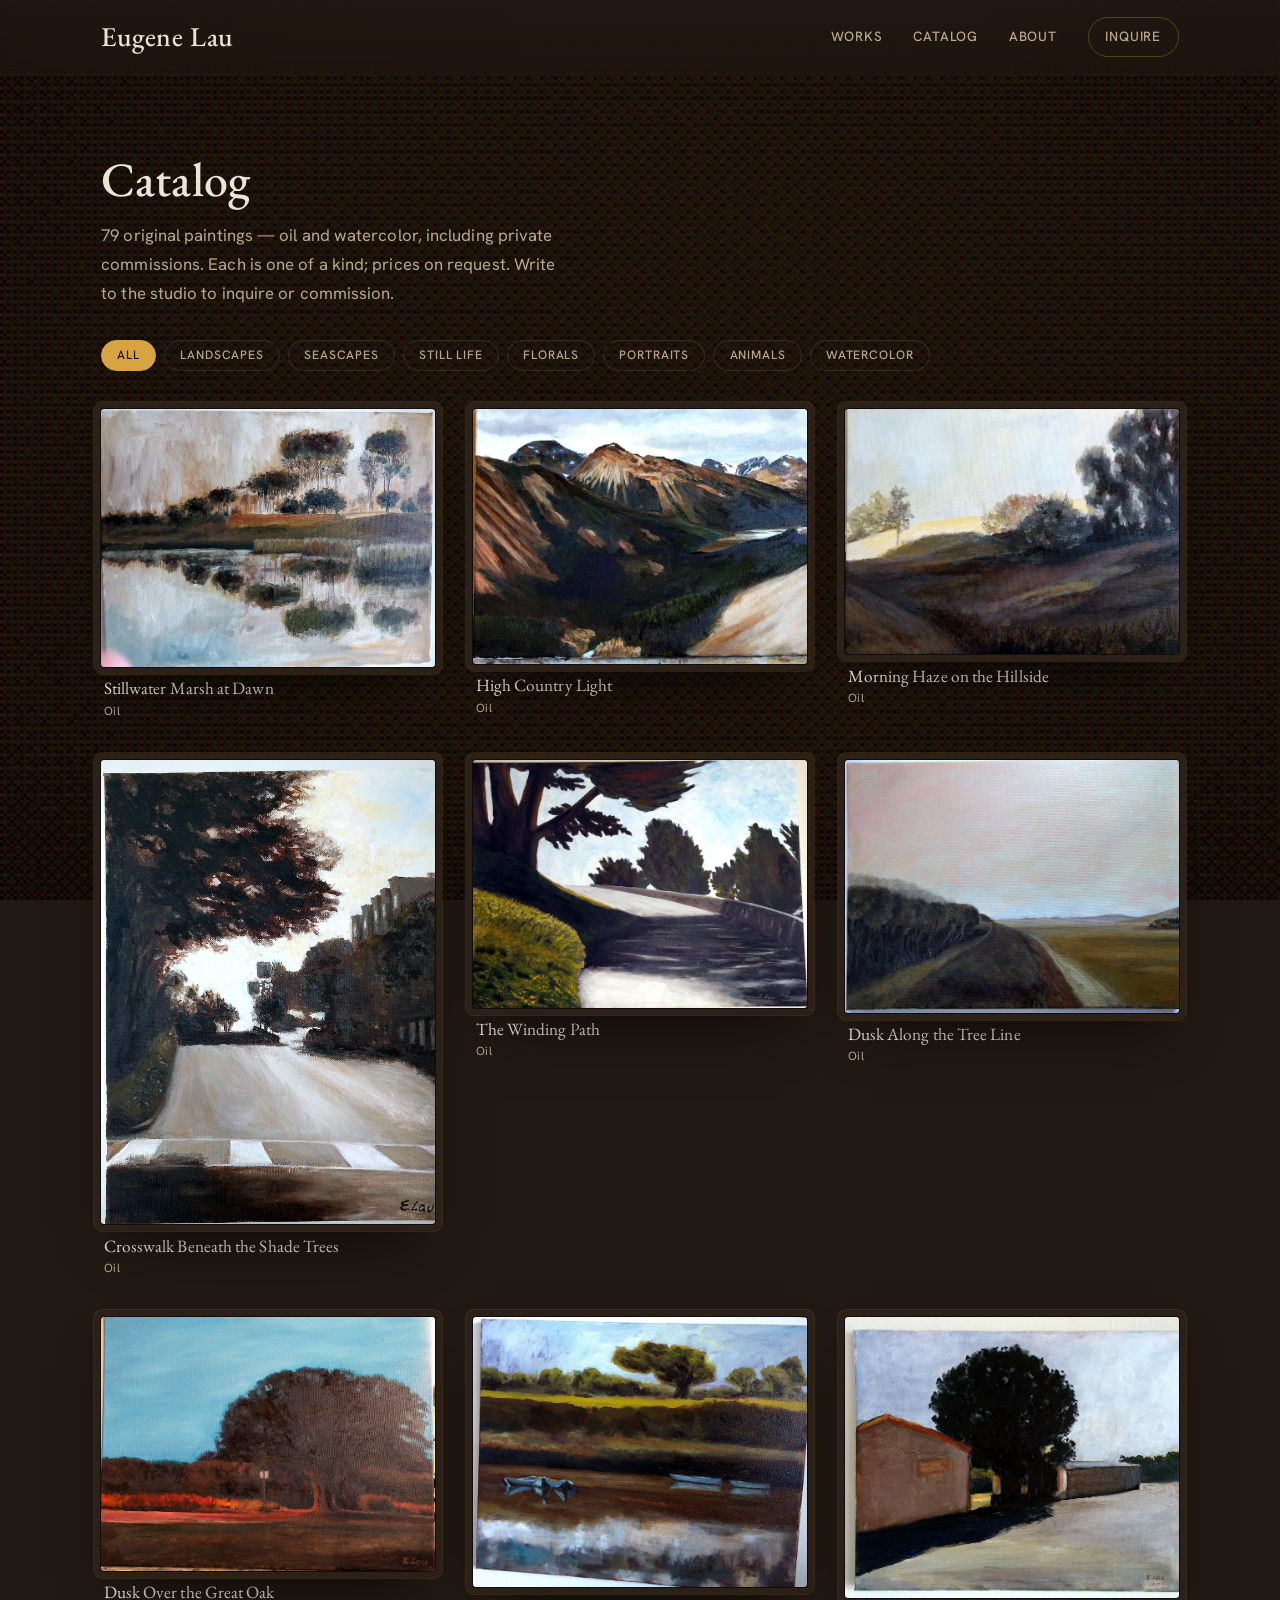
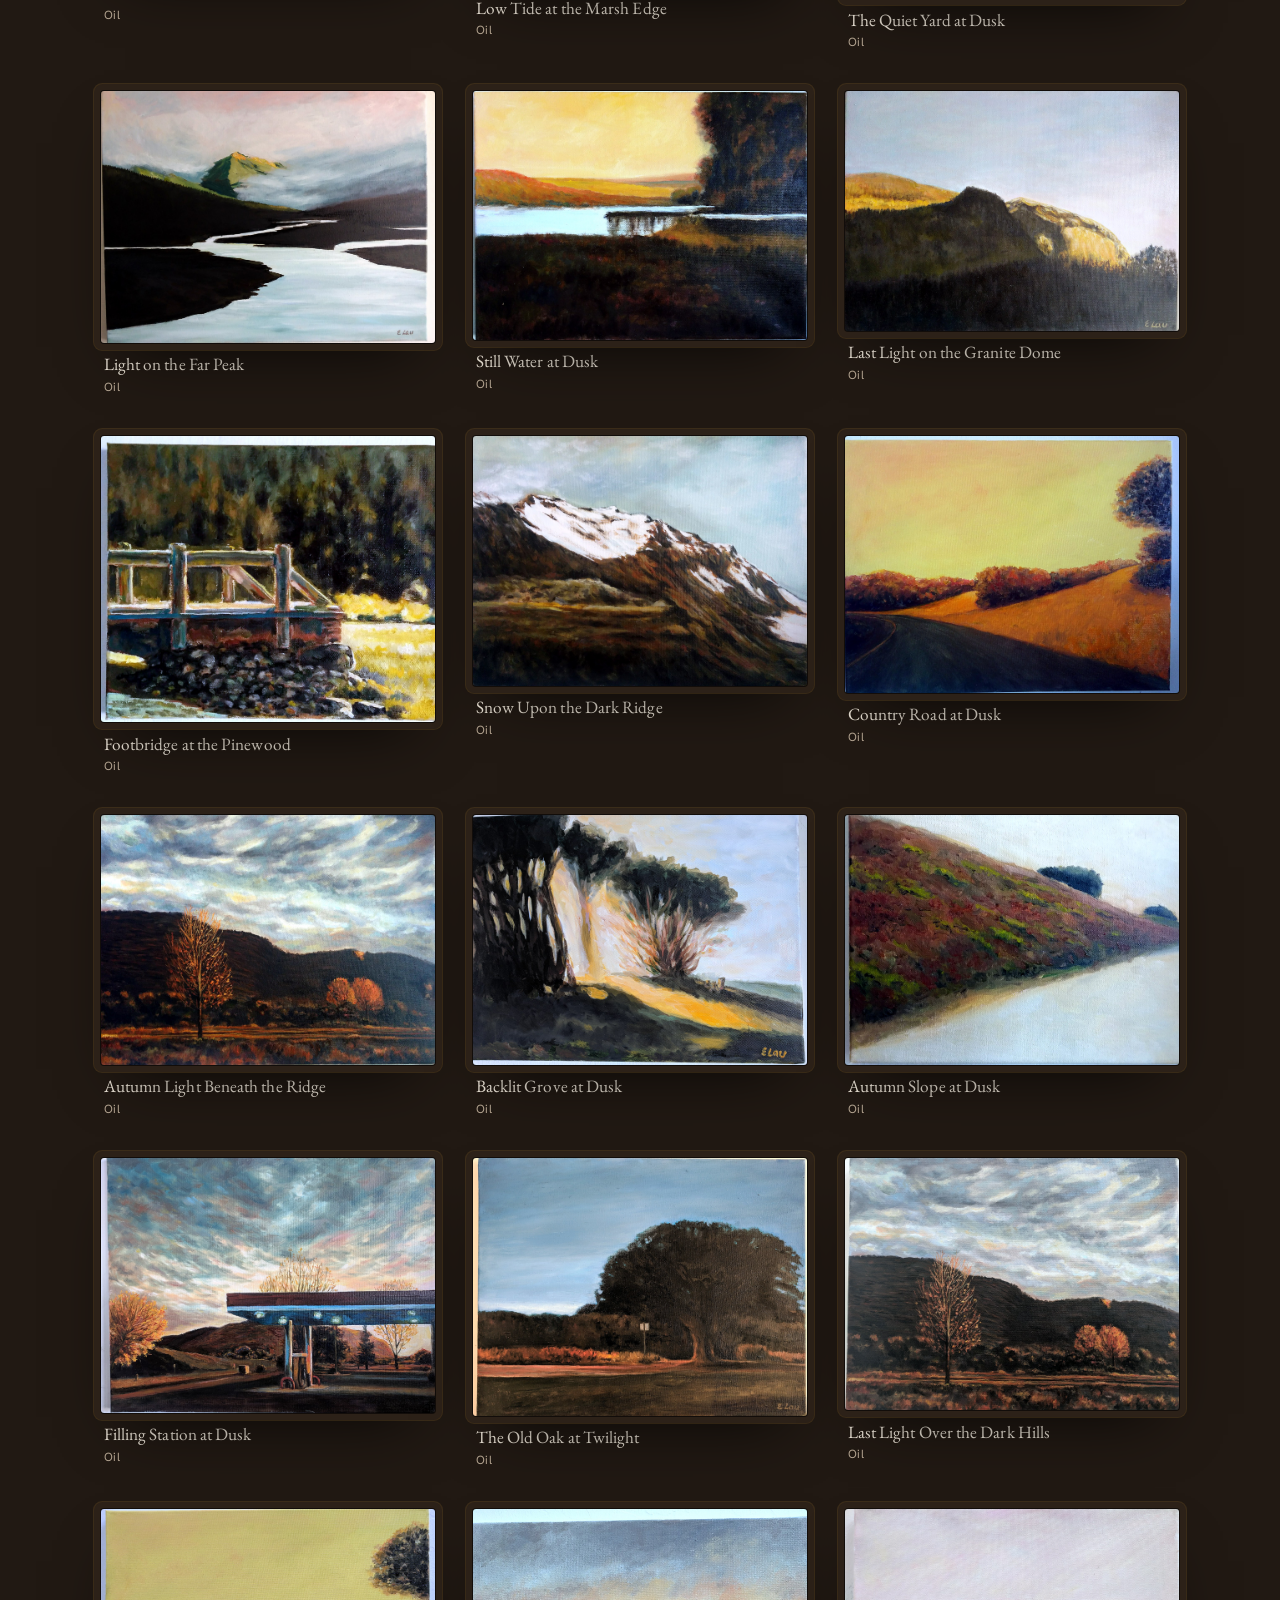
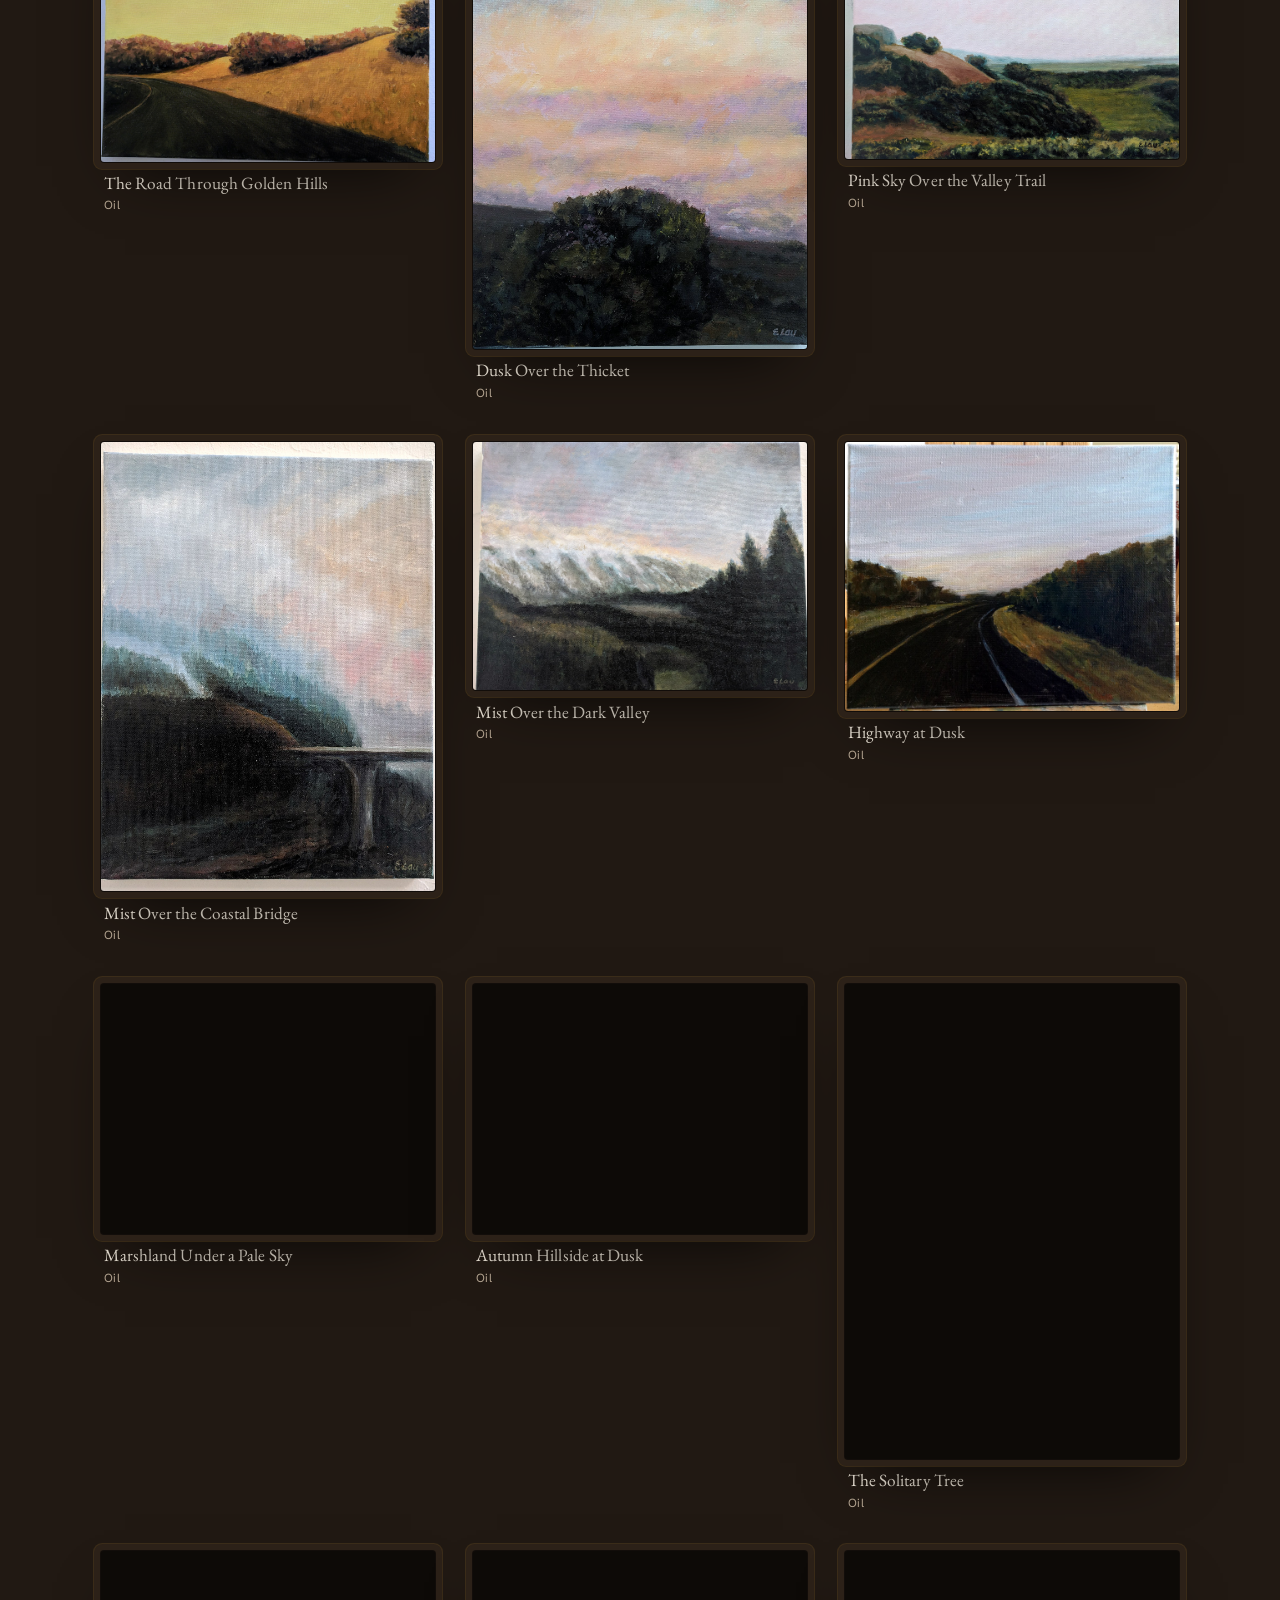
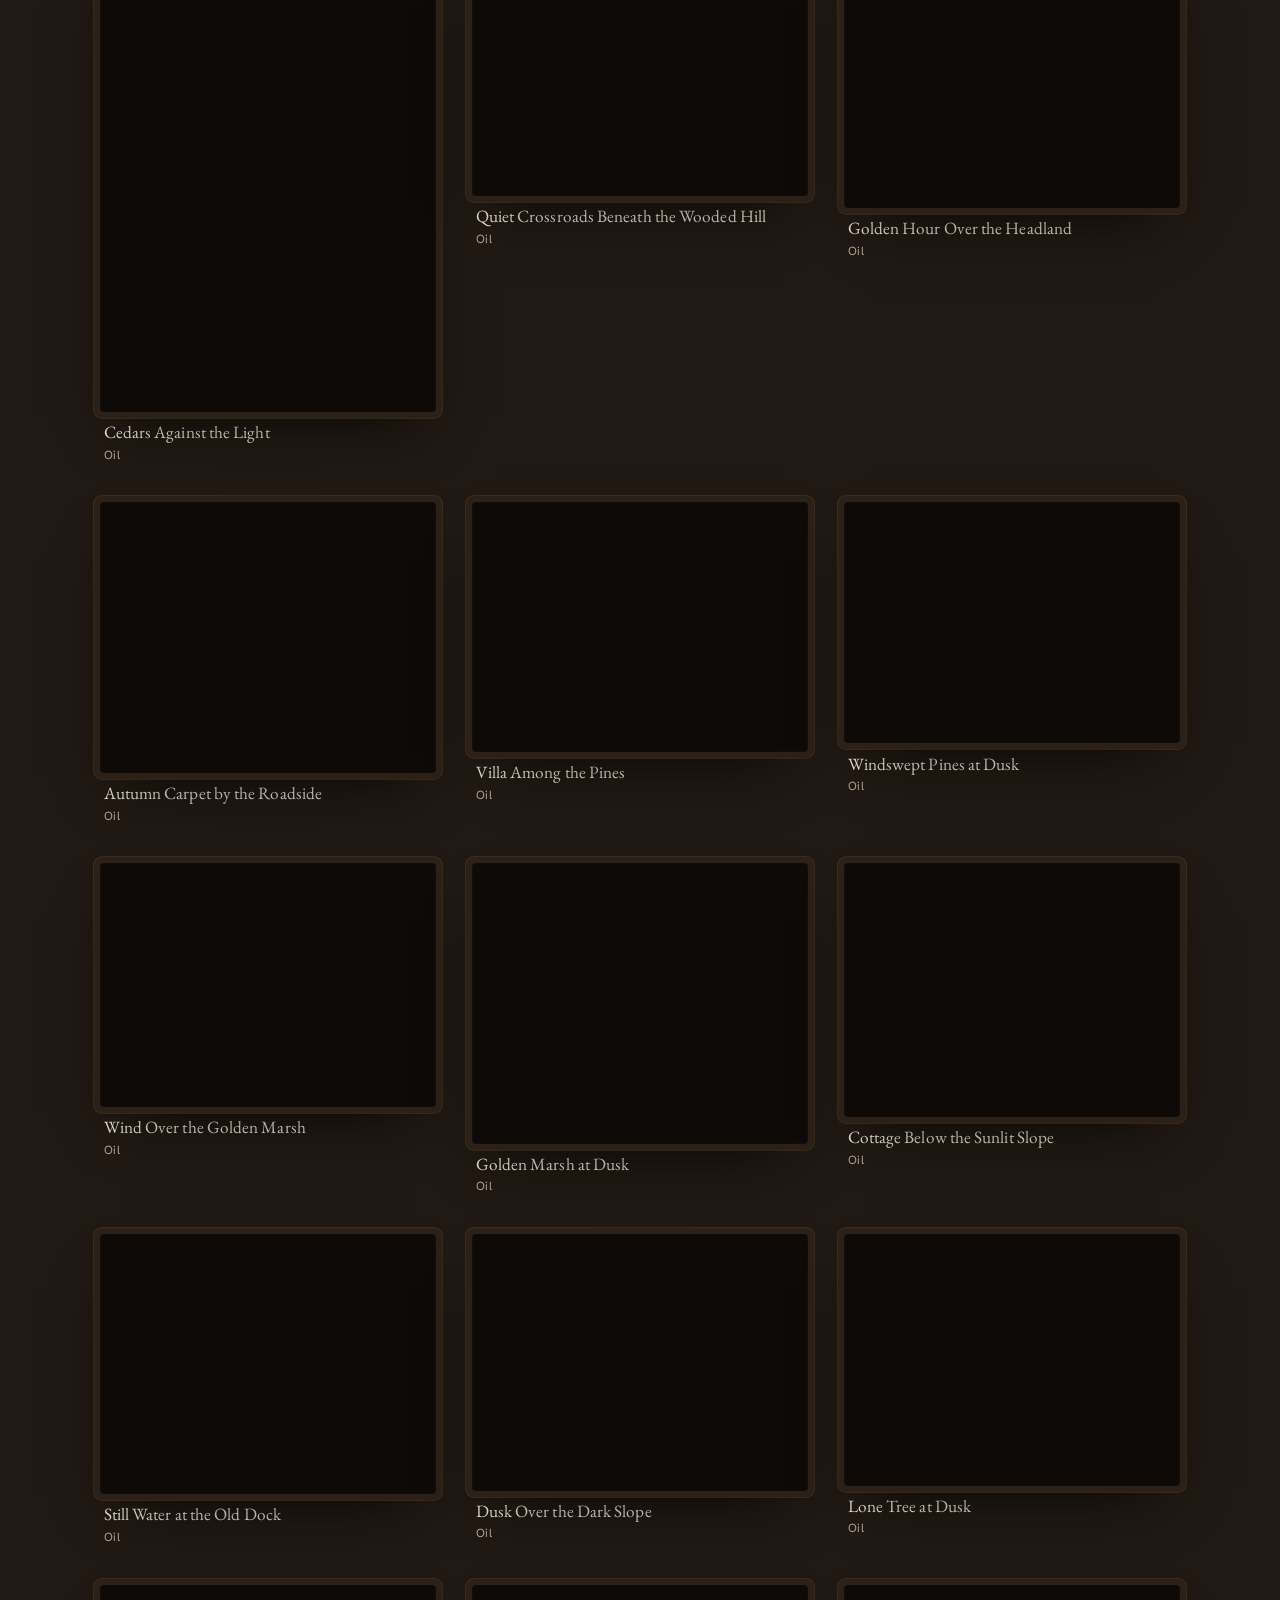
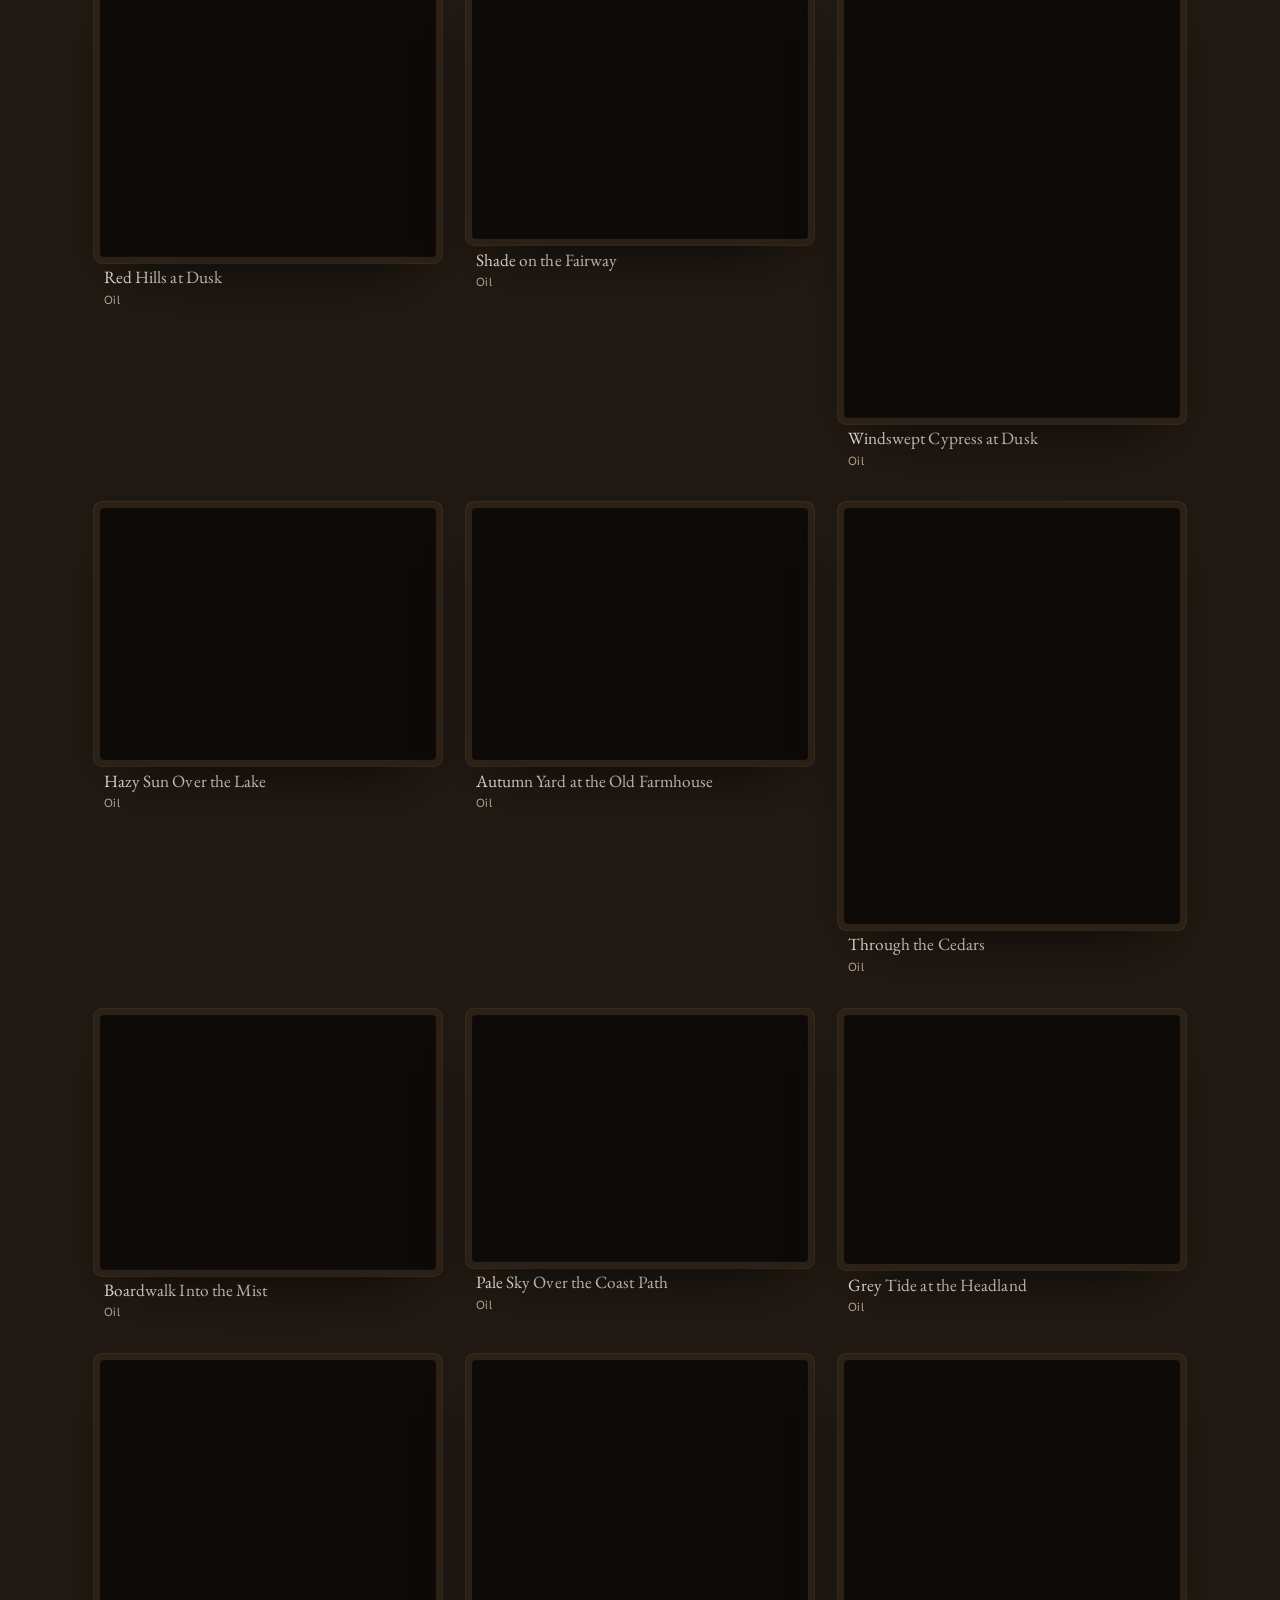
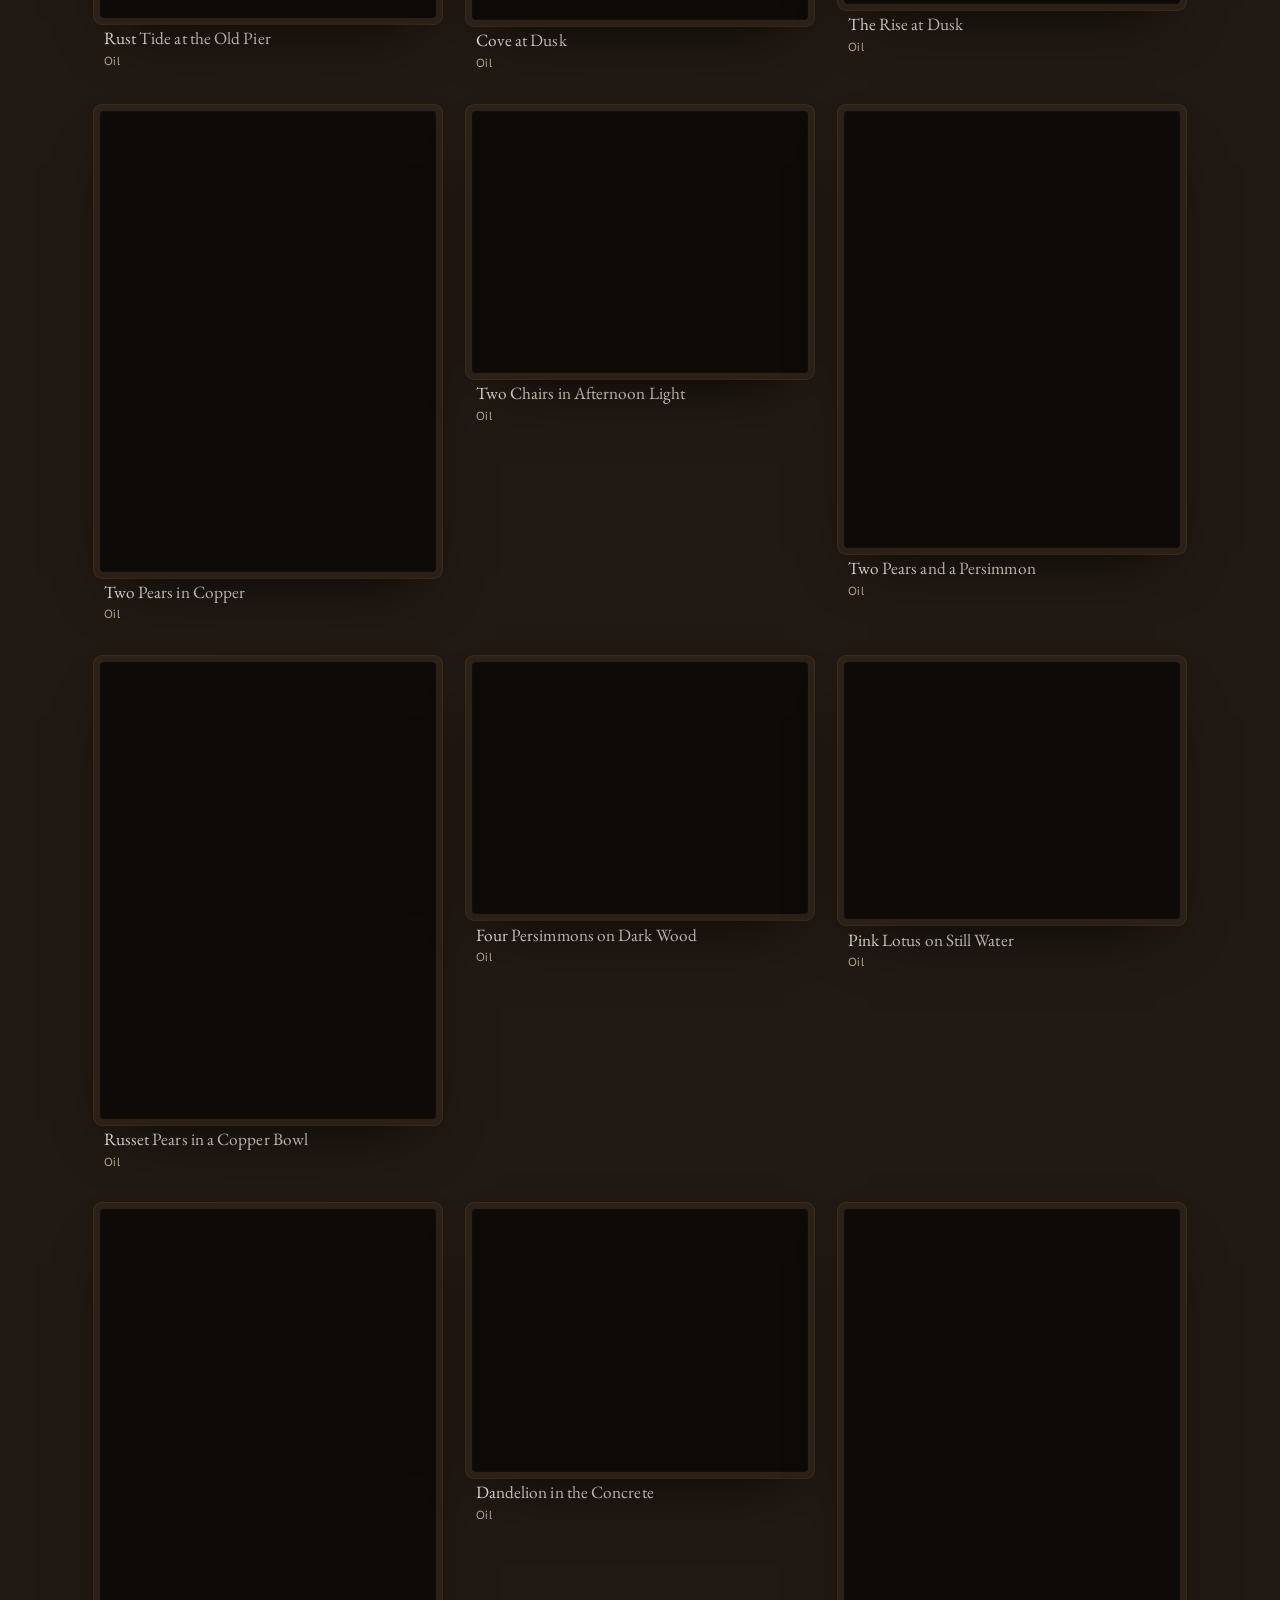
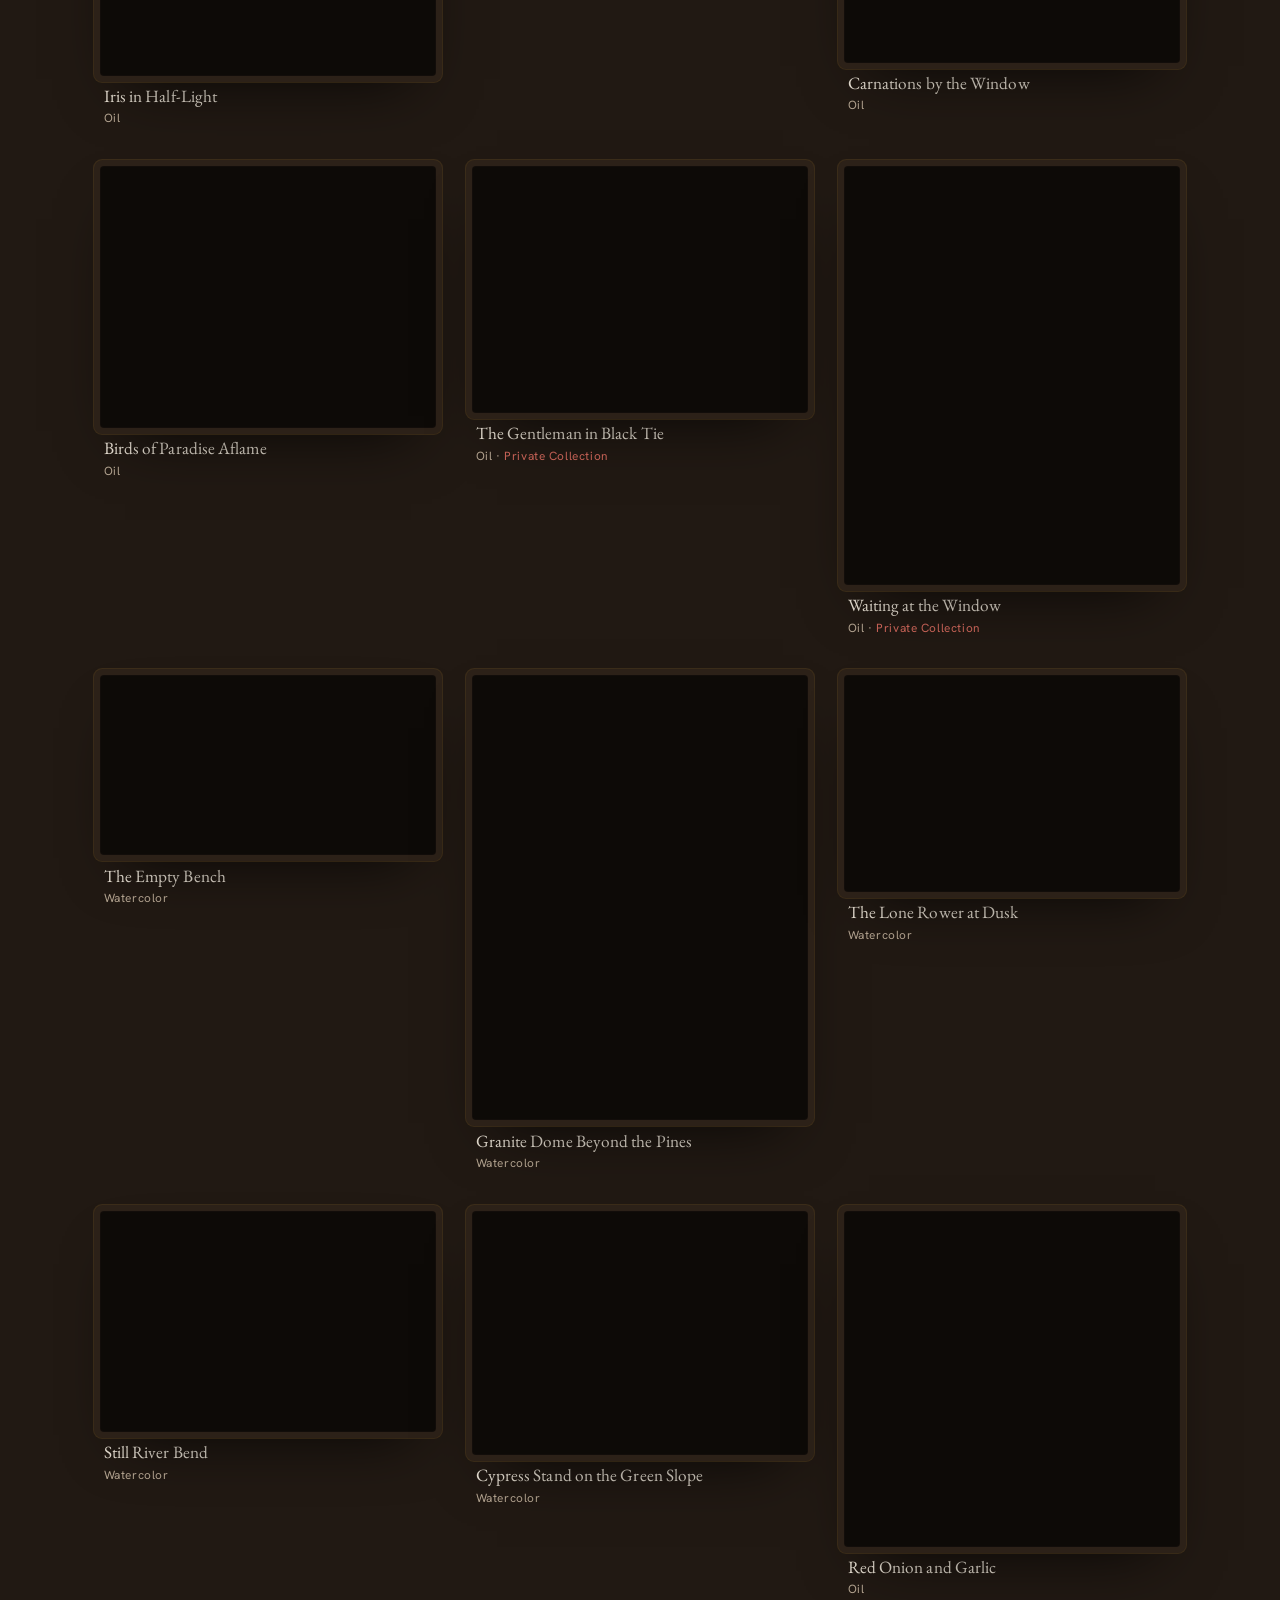
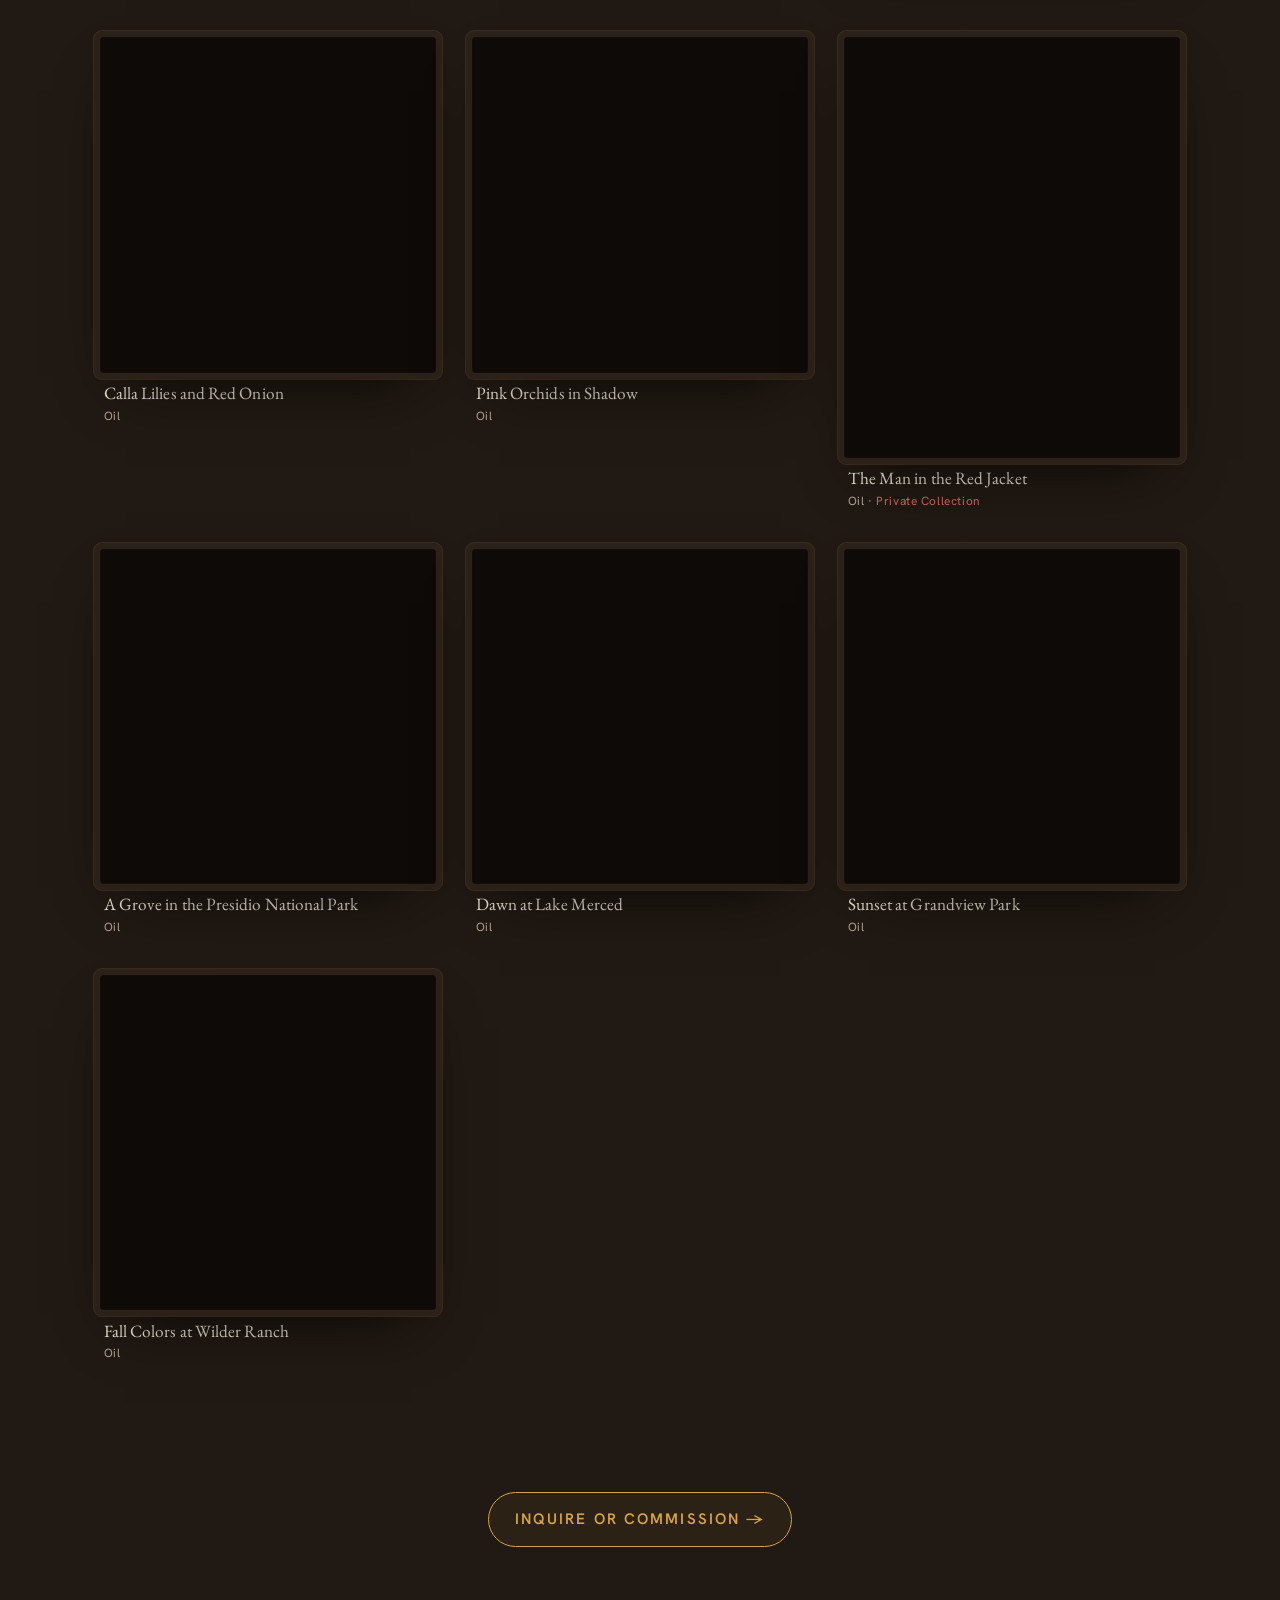
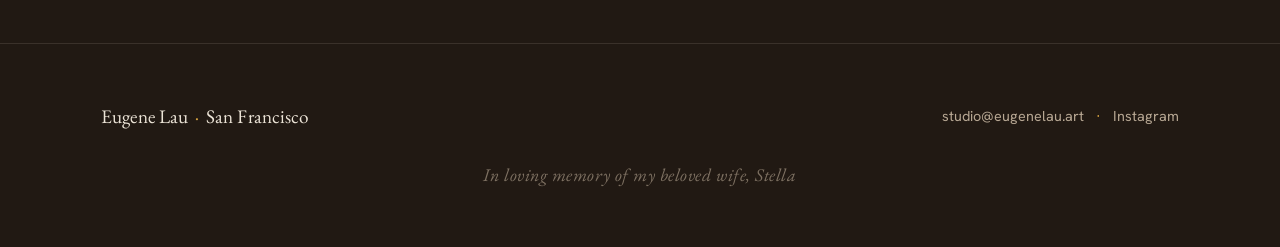
==== commit 198485c5: "Add catalogue.html redirect stub to catalog.html for old links Co-Authored-By: Claude Opus 4.8 (1M c" ====
--- a/catalogue.html
+++ b/catalogue.html
@@ -1,449 +1,6 @@
 <!DOCTYPE html>
-<html lang="en">
-<head>
-<meta charset="UTF-8" />
-<meta name="viewport" content="width=device-width, initial-scale=1.0" />
-<title>Catalogue — Eugene Lau</title>
-<meta name="description" content="The full collection of original oil and watercolor paintings by Eugene Lau, San Francisco." />
-<link rel="preconnect" href="https://fonts.googleapis.com" />
-<link rel="preconnect" href="https://fonts.gstatic.com" crossorigin />
-<link href="https://fonts.googleapis.com/css2?family=EB+Garamond:ital,wght@0,400;0,500;0,600;1,400;1,500&family=Hanken+Grotesk:wght@300;400;500;600&display=swap" rel="stylesheet" />
-<script>document.documentElement.classList.add('js');</script>
-<link rel="stylesheet" href="styles.css" />
-</head>
-<body>
-<canvas id="bg" aria-hidden="true"></canvas>
-<a class="skip-link" href="#catalogue">Skip to the catalogue</a>
-<header class="site-header" id="top">
-  <div class="header-inner">
-    <a class="wordmark" href="index.html" aria-label="Eugene Lau, home">Eugene&nbsp;Lau</a>
-    <nav class="site-nav" aria-label="Primary">
-      <a href="index.html#works">Works</a>
-      <a href="catalogue.html">Catalogue</a>
-      <a href="index.html#about">About</a>
-      <a href="index.html#inquire" class="nav-cta">Inquire</a>
-    </nav>
-  </div>
-</header>
-<main>
-  <div class="catalogue-head">
-    <h1 class="section-title">Catalogue</h1>
-    <p class="section-lede">79 original paintings &mdash; oil and watercolor, including private commissions. Each is one of a kind; prices on request. Write to the studio to inquire or commission.</p>
-  </div>
-  <div class="c-filter" role="group" aria-label="Filter by category">
-<button class="is-active" data-filter="all">All</button>
-<button data-filter="landscape">Landscapes</button>
-<button data-filter="seascape">Seascapes</button>
-<button data-filter="still-life">Still Life</button>
-<button data-filter="floral">Florals</button>
-<button data-filter="portrait">Portraits</button>
-<button data-filter="animal">Animals</button>
-<button data-filter="watercolor">Watercolor</button>
-  </div>
-  <div class="c-grid" id="catalogue">
-    <figure class="c-item" data-cat="landscape" data-medium="oil">
-      <div class="frame frame--exact" style="aspect-ratio:1600/1237"><img src="assets/oil-1.jpg" alt="A misty marsh landscape where a line of slender trees along a low bank is mirrored in still pale water dotted with clumps of reeds, all rendered in soft muted greens and earthy tones." loading="lazy" /></div>
-      <figcaption><span class="c-title">Stillwater Marsh at Dawn</span><span class="c-meta">Oil</span></figcaption>
-    </figure>
-    <figure class="c-item" data-cat="landscape" data-medium="oil">
-      <div class="frame frame--exact" style="aspect-ratio:1600/1220"><img src="assets/oil-11.jpg" alt="A rugged alpine valley where sunlit tan-and-ochre ridges fall toward dark evergreen slopes, with snow-streaked peaks and a glinting river under a brooding gray sky." loading="lazy" /></div>
-      <figcaption><span class="c-title">High Country Light</span><span class="c-meta">Oil</span></figcaption>
-    </figure>
-    <figure class="c-item" data-cat="landscape" data-medium="oil">
-      <div class="frame frame--exact" style="aspect-ratio:1600/1175"><img src="assets/oil-13.jpg" alt="A misty hillside landscape at dawn, with a pale luminous sky behind a dark cluster of trees on the right and a lone slender tree on the left, the foreground sloping into shadowed brush and earth." loading="lazy" /></div>
-      <figcaption><span class="c-title">Morning Haze on the Hillside</span><span class="c-meta">Oil</span></figcaption>
-    </figure>
-    <figure class="c-item" data-cat="landscape" data-medium="oil">
-      <div class="frame frame--exact" style="aspect-ratio:1149/1600"><img src="assets/oil-14.jpg" alt="A quiet suburban street recedes between heavy dark shade trees toward a pale glowing sky, with a striped crosswalk crossing the foreground and faint buildings on the right." loading="lazy" /></div>
-      <figcaption><span class="c-title">Crosswalk Beneath the Shade Trees</span><span class="c-meta">Oil</span></figcaption>
-    </figure>
-    <figure class="c-item" data-cat="landscape" data-medium="oil">
-      <div class="frame frame--exact" style="aspect-ratio:1600/1188"><img src="assets/oil-15.jpg" alt="A sunlit hillside path curves past a low stone wall, framed by a large dark evergreen on the left, a bank of golden wildflowers below it, and rows of green trees beneath a soft blue sky." loading="lazy" /></div>
-      <figcaption><span class="c-title">The Winding Path</span><span class="c-meta">Oil</span></figcaption>
-    </figure>
-    <figure class="c-item" data-cat="landscape" data-medium="oil">
-      <div class="frame frame--exact" style="aspect-ratio:1600/1212"><img src="assets/oil-16.jpg" alt="A muted dusk landscape where a dark stand of trees lines a curving country path leading toward open golden fields, a distant farmhouse, and low hills beneath a soft pink and grey sky." loading="lazy" /></div>
-      <figcaption><span class="c-title">Dusk Along the Tree Line</span><span class="c-meta">Oil</span></figcaption>
-    </figure>
-    <figure class="c-item" data-cat="landscape" data-medium="oil">
-      <div class="frame frame--exact" style="aspect-ratio:1600/1219"><img src="assets/oil-17.jpg" alt="A massive silhouetted oak tree spreads against a deep blue twilight sky above a dark field, with a band of glowing rust and orange brush catching the last warm light at the horizon." loading="lazy" /></div>
-      <figcaption><span class="c-title">Dusk Over the Great Oak</span><span class="c-meta">Oil</span></figcaption>
-    </figure>
-    <figure class="c-item" data-cat="landscape" data-medium="oil">
-      <div class="frame frame--exact" style="aspect-ratio:1600/1293"><img src="assets/oil-18.jpg" alt="A moody marsh landscape where small wooden boats rest on a muddy tidal flat before a reflective stretch of water, with a golden field, dark hedgerow, and silhouetted trees beneath a cloudy gray sky." loading="lazy" /></div>
-      <figcaption><span class="c-title">Low Tide at the Marsh Edge</span><span class="c-meta">Oil</span></figcaption>
-    </figure>
-    <figure class="c-item" data-cat="landscape" data-medium="oil">
-      <div class="frame frame--exact" style="aspect-ratio:1600/1350"><img src="assets/oil-19.jpg" alt="A large dark tree looms over a rust-roofed farm building and a low shed beside an open dirt yard under a pale grey-blue sky, with long shadows stretching across the ground." loading="lazy" /></div>
-      <figcaption><span class="c-title">The Quiet Yard at Dusk</span><span class="c-meta">Oil</span></figcaption>
-    </figure>
-    <figure class="c-item" data-cat="landscape" data-medium="oil">
-      <div class="frame frame--exact" style="aspect-ratio:1600/1209"><img src="assets/oil-2.jpg" alt="A sunlit green mountain peak rises above misty grey clouds, with dark forested hills flanking a pale, winding river that snakes through the valley toward the viewer." loading="lazy" /></div>
-      <figcaption><span class="c-title">Light on the Far Peak</span><span class="c-meta">Oil</span></figcaption>
-    </figure>
-    <figure class="c-item" data-cat="landscape" data-medium="oil">
-      <div class="frame frame--exact" style="aspect-ratio:1600/1194"><img src="assets/oil-20.jpg" alt="A tranquil lake at dusk reflects a dark stand of trees, with golden amber hills and a glowing sky beyond and shadowy marsh grasses in the foreground." loading="lazy" /></div>
-      <figcaption><span class="c-title">Still Water at Dusk</span><span class="c-meta">Oil</span></figcaption>
-    </figure>
-    <figure class="c-item" data-cat="landscape" data-medium="oil">
-      <div class="frame frame--exact" style="aspect-ratio:1600/1152"><img src="assets/oil-22.jpg" alt="A forested mountain ridge at dusk where warm golden light strikes a pale granite dome and the autumn-tinted treetops, set against a soft pale blue sky." loading="lazy" /></div>
-      <figcaption><span class="c-title">Last Light on the Granite Dome</span><span class="c-meta">Oil</span></figcaption>
-    </figure>
-    <figure class="c-item" data-cat="landscape" data-medium="oil">
-      <div class="frame frame--exact" style="aspect-ratio:1600/1375"><img src="assets/oil-23.jpg" alt="A weathered wooden footbridge with a railed plank deck crosses a rocky embankment, set against a dense wall of dark evergreen pines with sunlit golden grass glowing to the right." loading="lazy" /></div>
-      <figcaption><span class="c-title">Footbridge at the Pinewood</span><span class="c-meta">Oil</span></figcaption>
-    </figure>
-    <figure class="c-item" data-cat="landscape" data-medium="oil">
-      <div class="frame frame--exact" style="aspect-ratio:1600/1200"><img src="assets/oil-25.jpg" alt="A rugged snow-capped mountain ridge of dark earthy browns rising against a pale, overcast grey-green sky, with windswept snow clinging to its upper slopes and shadowed foothills below." loading="lazy" /></div>
-      <figcaption><span class="c-title">Snow Upon the Dark Ridge</span><span class="c-meta">Oil</span></figcaption>
-    </figure>
-    <figure class="c-item" data-cat="landscape" data-medium="oil">
-      <div class="frame frame--exact" style="aspect-ratio:1600/1234"><img src="assets/oil-26.jpg" alt="A dark paved road curves through golden autumn hills under a warm amber sky, with rust-colored shrubs lining the slopes and a single dark tree on the right ridge." loading="lazy" /></div>
-      <figcaption><span class="c-title">Country Road at Dusk</span><span class="c-meta">Oil</span></figcaption>
-    </figure>
-    <figure class="c-item" data-cat="landscape" data-medium="oil">
-      <div class="frame frame--exact" style="aspect-ratio:1600/1200"><img src="assets/oil-27.jpg" alt="A slender bare autumn tree stands in a golden meadow before a dark wooded ridge, with glowing rust-colored trees to the right under a vast sky of restless gray clouds catching warm evening light." loading="lazy" /></div>
-      <figcaption><span class="c-title">Autumn Light Beneath the Ridge</span><span class="c-meta">Oil</span></figcaption>
-    </figure>
-    <figure class="c-item" data-cat="landscape" data-medium="oil">
-      <div class="frame frame--exact" style="aspect-ratio:1600/1200"><img src="assets/oil-28.jpg" alt="A dark stand of trees on a hillside silhouetted against a warm golden glow of late sunlight breaking through the foliage, with a single rounded tree to the right and a luminous amber path sweeping across the slope." loading="lazy" /></div>
-      <figcaption><span class="c-title">Backlit Grove at Dusk</span><span class="c-meta">Oil</span></figcaption>
-    </figure>
-    <figure class="c-item" data-cat="landscape" data-medium="oil">
-      <div class="frame frame--exact" style="aspect-ratio:1600/1200"><img src="assets/oil-3.jpg" alt="A russet and ochre hillside dotted with dark green trees descends toward a pale, hazy valley under a soft cream sky." loading="lazy" /></div>
-      <figcaption><span class="c-title">Autumn Slope at Dusk</span><span class="c-meta">Oil</span></figcaption>
-    </figure>
-    <figure class="c-item" data-cat="landscape" data-medium="oil">
-      <div class="frame frame--exact" style="aspect-ratio:1600/1225"><img src="assets/oil-31.jpg" alt="A lone roadside gas station canopy with glowing lights stands beneath a vast, turbulent sky streaked with pink and gold at dusk, flanked by autumn-lit trees and dark rolling hills." loading="lazy" /></div>
-      <figcaption><span class="c-title">Filling Station at Dusk</span><span class="c-meta">Oil</span></figcaption>
-    </figure>
-    <figure class="c-item" data-cat="landscape" data-medium="oil">
-      <div class="frame frame--exact" style="aspect-ratio:1600/1239"><img src="assets/oil-33.jpg" alt="A massive dark oak tree silhouetted against a fading blue twilight sky, rising above a low band of shrubs and a strip of glowing rust-colored grass beside a dim field." loading="lazy" /></div>
-      <figcaption><span class="c-title">The Old Oak at Twilight</span><span class="c-meta">Oil</span></figcaption>
-    </figure>
-    <figure class="c-item" data-cat="landscape" data-medium="oil">
-      <div class="frame frame--exact" style="aspect-ratio:1600/1212"><img src="assets/oil-34.jpg" alt="A bare-branched tree stands in a golden autumn meadow before a wooded ridge of dark hills, beneath a broad sky streaked with grey and amber clouds catching the last warm light." loading="lazy" /></div>
-      <figcaption><span class="c-title">Last Light Over the Dark Hills</span><span class="c-meta">Oil</span></figcaption>
-    </figure>
-    <figure class="c-item" data-cat="landscape" data-medium="oil">
-      <div class="frame frame--exact" style="aspect-ratio:1600/1213"><img src="assets/oil-35.jpg" alt="A dark winding road curves through warm golden-amber hills under a glowing yellow sky, flanked by dusky rose-tinted shrubs and a lone shadowy tree on the right ridge." loading="lazy" /></div>
-      <figcaption><span class="c-title">The Road Through Golden Hills</span><span class="c-meta">Oil</span></figcaption>
-    </figure>
-    <figure class="c-item" data-cat="landscape" data-medium="oil">
-      <div class="frame frame--exact" style="aspect-ratio:1212/1600"><img src="assets/oil-36.jpg" alt="A wide twilight sky glowing in peach, coral, and lavender hues spreads above a dark silhouetted hillside and a dense, shadowed shrub in the foreground." loading="lazy" /></div>
-      <figcaption><span class="c-title">Dusk Over the Thicket</span><span class="c-meta">Oil</span></figcaption>
-    </figure>
-    <figure class="c-item" data-cat="landscape" data-medium="oil">
-      <div class="frame frame--exact" style="aspect-ratio:1600/1200"><img src="assets/oil-37.jpg" alt="A wooded hillside with a red dirt path and dark green brush descends into a broad green valley beneath a soft, hazy pink sky." loading="lazy" /></div>
-      <figcaption><span class="c-title">Pink Sky Over the Valley Trail</span><span class="c-meta">Oil</span></figcaption>
-    </figure>
-    <figure class="c-item" data-cat="landscape" data-medium="oil">
-      <div class="frame frame--exact" style="aspect-ratio:1187/1600"><img src="assets/oil-38.jpg" alt="A misty coastal landscape at dawn where fog drifts over dark forested hills, a pale pink and gold sky glows on the horizon, and a stone arched bridge spans a shadowed ravine in the foreground." loading="lazy" /></div>
-      <figcaption><span class="c-title">Mist Over the Coastal Bridge</span><span class="c-meta">Oil</span></figcaption>
-    </figure>
-    <figure class="c-item" data-cat="landscape" data-medium="oil">
-      <div class="frame frame--exact" style="aspect-ratio:1600/1193"><img src="assets/oil-39.jpg" alt="A moody twilight landscape where pale mist rolls over distant snow-streaked mountains above shadowed evergreen forests and a dark valley, beneath a soft grey sky touched with faint orange light." loading="lazy" /></div>
-      <figcaption><span class="c-title">Mist Over the Dark Valley</span><span class="c-meta">Oil</span></figcaption>
-    </figure>
-    <figure class="c-item" data-cat="landscape" data-medium="oil">
-      <div class="frame frame--exact" style="aspect-ratio:1600/1291"><img src="assets/oil-4.jpg" alt="An empty two-lane highway curves into a hazy horizon at dusk, flanked by dark wooded hills and an autumn-toned roadside under a soft gray sky." loading="lazy" /></div>
-      <figcaption><span class="c-title">Highway at Dusk</span><span class="c-meta">Oil</span></figcaption>
-    </figure>
-    <figure class="c-item" data-cat="landscape" data-medium="oil">
-      <div class="frame frame--exact" style="aspect-ratio:1600/1200"><img src="assets/oil-40.jpg" alt="A brooding moorland landscape with a dark stand of slender birches at the left, rolling olive-brown fields sweeping toward a distant pale pond, all beneath a soft overcast grey sky." loading="lazy" /></div>
-      <figcaption><span class="c-title">Marshland Under a Pale Sky</span><span class="c-meta">Oil</span></figcaption>
-    </figure>
-    <figure class="c-item" data-cat="landscape" data-medium="oil">
-      <div class="frame frame--exact" style="aspect-ratio:1600/1200"><img src="assets/oil-41.jpg" alt="A steep hillside textured with rust, ochre, and olive brushstrokes descends toward a pale sandy path under a warm pink and amber sunset sky, with small dark shrubs dotting the ridge." loading="lazy" /></div>
-      <figcaption><span class="c-title">Autumn Hillside at Dusk</span><span class="c-meta">Oil</span></figcaption>
-    </figure>
-    <figure class="c-item" data-cat="landscape" data-medium="oil">
-      <div class="frame frame--exact" style="aspect-ratio:1124/1600"><img src="assets/oil-42.jpg" alt="A single broad green tree stands alone on a flat green field beneath a blue sky, with a low band of white clouds stretching across the horizon behind it." loading="lazy" /></div>
-      <figcaption><span class="c-title">The Solitary Tree</span><span class="c-meta">Oil</span></figcaption>
-    </figure>
-    <figure class="c-item" data-cat="landscape" data-medium="oil">
-      <div class="frame frame--exact" style="aspect-ratio:1162/1600"><img src="assets/oil-43.jpg" alt="A close-up of dark cedar trunks rising vertically, draped with clusters of pale green foliage, set against a bright off-white sky." loading="lazy" /></div>
-      <figcaption><span class="c-title">Cedars Against the Light</span><span class="c-meta">Oil</span></figcaption>
-    </figure>
-    <figure class="c-item" data-cat="landscape" data-medium="oil">
-      <div class="frame frame--exact" style="aspect-ratio:1600/1168"><img src="assets/oil-45.jpg" alt="A deserted roadside lot of pale asphalt stretches before a dark forested hillside, with low buildings, a tall willow, a utility pole, and a small road sign under a clear blue sky." loading="lazy" /></div>
-      <figcaption><span class="c-title">Quiet Crossroads Beneath the Wooded Hill</span><span class="c-meta">Oil</span></figcaption>
-    </figure>
-    <figure class="c-item" data-cat="landscape" data-medium="oil">
-      <div class="frame frame--exact" style="aspect-ratio:1600/1226"><img src="assets/oil-46.jpg" alt="A warm coastal landscape at golden hour, with a cluster of windswept trees on a bluff above a pale shoreline, a dark grassy foreground edged by a wooden post-and-rope fence, beneath a glowing amber and soft blue sky." loading="lazy" /></div>
-      <figcaption><span class="c-title">Golden Hour Over the Headland</span><span class="c-meta">Oil</span></figcaption>
-    </figure>
-    <figure class="c-item" data-cat="landscape" data-medium="oil">
-      <div class="frame frame--exact" style="aspect-ratio:1600/1288"><img src="assets/oil-47.jpg" alt="An impressionistic oil painting of an autumn scene where trees in fiery orange and gold foliage line a quiet road, their long shadows stretching across a ground thickly carpeted with fallen red and yellow leaves, with parked cars and a fence visible in the distance." loading="lazy" /></div>
-      <figcaption><span class="c-title">Autumn Carpet by the Roadside</span><span class="c-meta">Oil</span></figcaption>
-    </figure>
-    <figure class="c-item" data-cat="landscape" data-medium="oil">
-      <div class="frame frame--exact" style="aspect-ratio:1600/1187"><img src="assets/oil-49.jpg" alt="Tall slender pines cast long shadows beside a sunlit ochre villa under a pale blue Mediterranean sky, with a hedgerow stretching toward the horizon." loading="lazy" /></div>
-      <figcaption><span class="c-title">Villa Among the Pines</span><span class="c-meta">Oil</span></figcaption>
-    </figure>
-    <figure class="c-item" data-cat="landscape" data-medium="oil">
-      <div class="frame frame--exact" style="aspect-ratio:1600/1147"><img src="assets/oil-50.jpg" alt="A row of windswept pines crowns a rust-and-gold heathland slope under a glowing peach and rose sunset sky, with a faint path winding through the brush." loading="lazy" /></div>
-      <figcaption><span class="c-title">Windswept Pines at Dusk</span><span class="c-meta">Oil</span></figcaption>
-    </figure>
-    <figure class="c-item" data-cat="landscape" data-medium="oil">
-      <div class="frame frame--exact" style="aspect-ratio:1600/1159"><img src="assets/oil-52.jpg" alt="A windswept landscape of golden grasses bending across rolling dunes beneath a vast mottled sky of grey and white clouds, with a low wooden shelter and a glint of distant water and marsh on the horizon." loading="lazy" /></div>
-      <figcaption><span class="c-title">Wind Over the Golden Marsh</span><span class="c-meta">Oil</span></figcaption>
-    </figure>
-    <figure class="c-item" data-cat="landscape" data-medium="oil">
-      <div class="frame frame--exact" style="aspect-ratio:1600/1334"><img src="assets/oil-53.jpg" alt="A cluster of slender autumn trees with golden foliage rises along the left edge of a warm, amber-toned marshland, their reflections falling across a still ribbon of water beneath a glowing sunset sky." loading="lazy" /></div>
-      <figcaption><span class="c-title">Golden Marsh at Dusk</span><span class="c-meta">Oil</span></figcaption>
-    </figure>
-    <figure class="c-item" data-cat="landscape" data-medium="oil">
-      <div class="frame frame--exact" style="aspect-ratio:1600/1207"><img src="assets/oil-54.jpg" alt="A small pale cottage with a red-tinged roof nestles among dark trees at the base of a steep, golden sunlit hillside under deep shadow." loading="lazy" /></div>
-      <figcaption><span class="c-title">Cottage Below the Sunlit Slope</span><span class="c-meta">Oil</span></figcaption>
-    </figure>
-    <figure class="c-item" data-cat="landscape" data-medium="oil">
-      <div class="frame frame--exact" style="aspect-ratio:1600/1238"><img src="assets/oil-55.jpg" alt="A weathered wooden dock juts into a calm, pale river that mirrors a hazy sky, with a rocky riprap shoreline and sunlit scrub leading toward a distant blue tree line." loading="lazy" /></div>
-      <figcaption><span class="c-title">Still Water at the Old Dock</span><span class="c-meta">Oil</span></figcaption>
-    </figure>
-    <figure class="c-item" data-cat="landscape" data-medium="oil">
-      <div class="frame frame--exact" style="aspect-ratio:1600/1220"><img src="assets/oil-58.jpg" alt="A shadowed mountainside descends toward a fenced path under a dusky blue sky streaked with soft pink clouds at twilight." loading="lazy" /></div>
-      <figcaption><span class="c-title">Dusk Over the Dark Slope</span><span class="c-meta">Oil</span></figcaption>
-    </figure>
-    <figure class="c-item" data-cat="landscape" data-medium="oil">
-      <div class="frame frame--exact" style="aspect-ratio:1600/1196"><img src="assets/oil-6.jpg" alt="A solitary dark tree stands on a golden prairie horizon beneath a brooding gray sky streaked with warm sunset light." loading="lazy" /></div>
-      <figcaption><span class="c-title">Lone Tree at Dusk</span><span class="c-meta">Oil</span></figcaption>
-    </figure>
-    <figure class="c-item" data-cat="landscape" data-medium="oil">
-      <div class="frame frame--exact" style="aspect-ratio:1600/1296"><img src="assets/oil-60.jpg" alt="Rust-red desert hills glow under a vast pale blue sky streaked with soft clouds, with golden autumn trees and dry grassland in the foreground and a slender bare tree standing at right." loading="lazy" /></div>
-      <figcaption><span class="c-title">Red Hills at Dusk</span><span class="c-meta">Oil</span></figcaption>
-    </figure>
-    <figure class="c-item" data-cat="landscape" data-medium="oil">
-      <div class="frame frame--exact" style="aspect-ratio:1600/1211"><img src="assets/oil-61.jpg" alt="A tall dark tree casts a long shadow across a sunlit green fairway, with a pale sand bunker to the right and a dense, shadowed treeline beneath a soft golden sky." loading="lazy" /></div>
-      <figcaption><span class="c-title">Shade on the Fairway</span><span class="c-meta">Oil</span></figcaption>
-    </figure>
-    <figure class="c-item" data-cat="landscape" data-medium="oil">
-      <div class="frame frame--exact" style="aspect-ratio:1239/1600"><img src="assets/oil-63.jpg" alt="Silhouetted dark cypress trees, one tall and several smaller, lean in the wind against a luminous blue twilight sky over a low shadowed ridge." loading="lazy" /></div>
-      <figcaption><span class="c-title">Windswept Cypress at Dusk</span><span class="c-meta">Oil</span></figcaption>
-    </figure>
-    <figure class="c-item" data-cat="landscape" data-medium="oil">
-      <div class="frame frame--exact" style="aspect-ratio:1600/1200"><img src="assets/oil-65.jpg" alt="A line of tall trees on a sloping bank edges a calm golden lake at dusk, with a soft hazy sun low over distant hills reflecting on the still water." loading="lazy" /></div>
-      <figcaption><span class="c-title">Hazy Sun Over the Lake</span><span class="c-meta">Oil</span></figcaption>
-    </figure>
-    <figure class="c-item" data-cat="landscape" data-medium="oil">
-      <div class="frame frame--exact" style="aspect-ratio:1600/1200"><img src="assets/oil-66.jpg" alt="A rural scene of a weathered white clapboard farmhouse beside a rustic wooden fence, with a fiery red autumn tree and a golden-leafed tree against a soft overcast sky over open fields." loading="lazy" /></div>
-      <figcaption><span class="c-title">Autumn Yard at the Old Farmhouse</span><span class="c-meta">Oil</span></figcaption>
-    </figure>
-    <figure class="c-item" data-cat="landscape" data-medium="oil">
-      <div class="frame frame--exact" style="aspect-ratio:1290/1600"><img src="assets/oil-7.jpg" alt="Looking up the dark, rugged trunks of towering evergreen trees, their bark in deep browns, with tufts of sunlit yellow-green foliage against a bright white sky." loading="lazy" /></div>
-      <figcaption><span class="c-title">Through the Cedars</span><span class="c-meta">Oil</span></figcaption>
-    </figure>
-    <figure class="c-item" data-cat="landscape" data-medium="oil">
-      <div class="frame frame--exact" style="aspect-ratio:1600/1213"><img src="assets/oil-8.jpg" alt="A wooden railed boardwalk recedes into pale rose-colored mist over still water, flanked by autumn-toned shrubs and slender bare trees under a soft pink sky." loading="lazy" /></div>
-      <figcaption><span class="c-title">Boardwalk Into the Mist</span><span class="c-meta">Oil</span></figcaption>
-    </figure>
-    <figure class="c-item" data-cat="landscape" data-medium="oil">
-      <div class="frame frame--exact" style="aspect-ratio:1600/1178"><img src="assets/oil-9.jpg" alt="A muted dusk landscape where a pale rose sky arches over a dark stand of windswept trees and a sandy path curving along a ridge toward distant hazy hills and golden plains." loading="lazy" /></div>
-      <figcaption><span class="c-title">Pale Sky Over the Coast Path</span><span class="c-meta">Oil</span></figcaption>
-    </figure>
-    <figure class="c-item" data-cat="seascape" data-medium="oil">
-      <div class="frame frame--exact" style="aspect-ratio:1600/1188"><img src="assets/oil-10.jpg" alt="A muted coastal scene where pale surf breaks against a dark rocky headland beneath an overcast green-grey sky, with a wide expanse of damp sand and tidal flats sweeping into the foreground." loading="lazy" /></div>
-      <figcaption><span class="c-title">Grey Tide at the Headland</span><span class="c-meta">Oil</span></figcaption>
-    </figure>
-    <figure class="c-item" data-cat="seascape" data-medium="oil">
-      <div class="frame frame--exact" style="aspect-ratio:1600/1227"><img src="assets/oil-24.jpg" alt="A moody monochromatic seascape in warm rust and sepia tones, with dark rocky shoals in the foreground, a low stone structure on the left bank, and faint masts or pilings rising from a hazy distant shore." loading="lazy" /></div>
-      <figcaption><span class="c-title">Rust Tide at the Old Pier</span><span class="c-meta">Oil</span></figcaption>
-    </figure>
-    <figure class="c-item" data-cat="seascape" data-medium="oil">
-      <div class="frame frame--exact" style="aspect-ratio:1600/1237"><img src="assets/oil-51.jpg" alt="A quiet beach cove at dusk where gentle waves curl onto pale sand beneath a dark rocky headland, all under a soft pink and lavender sky touched with golden light near the horizon." loading="lazy" /></div>
-      <figcaption><span class="c-title">Cove at Dusk</span><span class="c-meta">Oil</span></figcaption>
-    </figure>
-    <figure class="c-item" data-cat="seascape" data-medium="oil">
-      <div class="frame frame--exact" style="aspect-ratio:1600/1160"><img src="assets/oil-56.jpg" alt="A trout leaps from dark, glassy water at dusk, breaking the surface in a spray as a forested headland looms against a glowing amber sunset sky." loading="lazy" /></div>
-      <figcaption><span class="c-title">The Rise at Dusk</span><span class="c-meta">Oil</span></figcaption>
-    </figure>
-    <figure class="c-item" data-cat="still-life" data-medium="oil">
-      <div class="frame frame--exact" style="aspect-ratio:1163/1600"><img src="assets/oil-12.jpg" alt="Two ripe yellow-and-blush pears nestled in a warm copper dish against a deep teal and shadowed background, painted in loose impasto strokes." loading="lazy" /></div>
-      <figcaption><span class="c-title">Two Pears in Copper</span><span class="c-meta">Oil</span></figcaption>
-    </figure>
-    <figure class="c-item" data-cat="still-life" data-medium="oil">
-      <div class="frame frame--exact" style="aspect-ratio:1600/1249"><img src="assets/oil-29.jpg" alt="Two round-backed bentwood chairs with woven seats rest against a deep reddish-brown wall, while pale blue light from an unseen window spills across the floor beside them." loading="lazy" /></div>
-      <figcaption><span class="c-title">Two Chairs in Afternoon Light</span><span class="c-meta">Oil</span></figcaption>
-    </figure>
-    <figure class="c-item" data-cat="still-life" data-medium="oil">
-      <div class="frame frame--exact" style="aspect-ratio:1226/1600"><img src="assets/oil-30.jpg" alt="Two pale yellow pears and a ripe persimmon rest on a terracotta dish against a dark, moody background." loading="lazy" /></div>
-      <figcaption><span class="c-title">Two Pears and a Persimmon</span><span class="c-meta">Oil</span></figcaption>
-    </figure>
-    <figure class="c-item" data-cat="still-life" data-medium="oil">
-      <div class="frame frame--exact" style="aspect-ratio:1174/1600"><img src="assets/oil-32.jpg" alt="Two ripe yellow-and-russet pears rest in a warm copper-pink bowl, glowing against a deep teal and near-black background." loading="lazy" /></div>
-      <figcaption><span class="c-title">Russet Pears in a Copper Bowl</span><span class="c-meta">Oil</span></figcaption>
-    </figure>
-    <figure class="c-item" data-cat="still-life" data-medium="oil">
-      <div class="frame frame--exact" style="aspect-ratio:1600/1200"><img src="assets/oil-64.jpg" alt="Four ripe orange persimmons with a leafy stem rest in a row on a glossy dark wood table against a pale gray background, their warm reflections glowing on the polished surface." loading="lazy" /></div>
-      <figcaption><span class="c-title">Four Persimmons on Dark Wood</span><span class="c-meta">Oil</span></figcaption>
-    </figure>
-    <figure class="c-item" data-cat="floral" data-medium="oil">
-      <div class="frame frame--exact" style="aspect-ratio:1600/1224"><img src="assets/oil-21.jpg" alt="A blooming pink water lily and its emerging buds rest among broad green lily pads floating on dark, still pond water." loading="lazy" /></div>
-      <figcaption><span class="c-title">Pink Lotus on Still Water</span><span class="c-meta">Oil</span></figcaption>
-    </figure>
-    <figure class="c-item" data-cat="floral" data-medium="oil">
-      <div class="frame frame--exact" style="aspect-ratio:1150/1600"><img src="assets/oil-44.jpg" alt="A purple iris with two blooms rises on tall dark green blade-like leaves against a vertical background split between cool pale blue and warm striated brown." loading="lazy" /></div>
-      <figcaption><span class="c-title">Iris in Half-Light</span><span class="c-meta">Oil</span></figcaption>
-    </figure>
-    <figure class="c-item" data-cat="floral" data-medium="oil">
-      <div class="frame frame--exact" style="aspect-ratio:1600/1249"><img src="assets/oil-5.jpg" alt="A single bright yellow dandelion blooms from the shadowed crack where weathered grey concrete steps and a curb meet, its green leaves splayed against the rough pavement." loading="lazy" /></div>
-      <figcaption><span class="c-title">Dandelion in the Concrete</span><span class="c-meta">Oil</span></figcaption>
-    </figure>
-    <figure class="c-item" data-cat="floral" data-medium="oil">
-      <div class="frame frame--exact" style="aspect-ratio:1183/1600"><img src="assets/oil-57.jpg" alt="Two deep crimson carnations on slender stems with golden leaves rise from a small clear glass of water on a green windowsill, set against a soft pale wall." loading="lazy" /></div>
-      <figcaption><span class="c-title">Carnations by the Window</span><span class="c-meta">Oil</span></figcaption>
-    </figure>
-    <figure class="c-item" data-cat="floral" data-medium="oil">
-      <div class="frame frame--exact" style="aspect-ratio:1600/1248"><img src="assets/oil-59.jpg" alt="Vivid orange and yellow bird-of-paradise blooms blaze against dark green foliage and a deep crimson backdrop, their spiky petals catching warm light." loading="lazy" /></div>
-      <figcaption><span class="c-title">Birds of Paradise Aflame</span><span class="c-meta">Oil</span></figcaption>
-    </figure>
-    <figure class="c-item" data-cat="portrait" data-medium="oil">
-      <div class="frame frame--exact" style="aspect-ratio:1600/1175"><img src="assets/oil-48.jpg" alt="An oil portrait of a silver-haired elderly man in glasses, wearing a black tuxedo and bow tie, smiling gently before a warm cream wall and a deep red curtain." loading="lazy" /></div>
-      <figcaption><span class="c-title">The Gentleman in Black Tie</span><span class="c-meta">Oil &middot; <span class="c-sold">Private collection</span></span></figcaption>
-    </figure>
-    <figure class="c-item" data-cat="animal" data-medium="oil">
-      <div class="frame frame--exact" style="aspect-ratio:1281/1600"><img src="assets/oil-62.jpg" alt="A black-and-tan dog rests its paws on a blue cushioned sofa back, gazing wistfully out a bright window with vertical light streaming across the pane." loading="lazy" /></div>
-      <figcaption><span class="c-title">Waiting at the Window</span><span class="c-meta">Oil &middot; <span class="c-sold">Private collection</span></span></figcaption>
-    </figure>
-    <figure class="c-item" data-cat="landscape" data-medium="watercolor">
-      <div class="frame frame--exact" style="aspect-ratio:1600/854"><img src="assets/wc-1.jpg" alt="An empty weathered green park bench sits beside a paved path at the foot of a sunlit grassy hillside, with shrubs and two small trees breaking the horizon under a pale sky." loading="lazy" /></div>
-      <figcaption><span class="c-title">The Empty Bench</span><span class="c-meta">Watercolor</span></figcaption>
-    </figure>
-    <figure class="c-item" data-cat="landscape" data-medium="watercolor">
-      <div class="frame frame--exact" style="aspect-ratio:799/1061"><img src="assets/wc-2.jpg" alt="A watercolor of tall evergreen and golden pines edging a sunlit meadow, with a massive smooth granite dome rising into a soft pale sky behind them." loading="lazy" /></div>
-      <figcaption><span class="c-title">Granite Dome Beyond the Pines</span><span class="c-meta">Watercolor</span></figcaption>
-    </figure>
-    <figure class="c-item" data-cat="landscape" data-medium="watercolor">
-      <div class="frame frame--exact" style="aspect-ratio:1322/851"><img src="assets/wc-3.jpg" alt="A tranquil watercolor of a calm lake at dusk, with a slender tree on a grassy shore at left, a distant peaked hill across the water, and a lone figure rowing a small boat." loading="lazy" /></div>
-      <figcaption><span class="c-title">The Lone Rower at Dusk</span><span class="c-meta">Watercolor</span></figcaption>
-    </figure>
-    <figure class="c-item" data-cat="landscape" data-medium="watercolor">
-      <div class="frame frame--exact" style="aspect-ratio:1195/784"><img src="assets/wc-4.jpg" alt="A calm river winds between wooded hillsides under a pale sky, its dark water rippling past a grassy bank in the foreground." loading="lazy" /></div>
-      <figcaption><span class="c-title">Still River Bend</span><span class="c-meta">Watercolor</span></figcaption>
-    </figure>
-    <figure class="c-item" data-cat="landscape" data-medium="watercolor">
-      <div class="frame frame--exact" style="aspect-ratio:1600/1160"><img src="assets/wc-5.jpg" alt="A cluster of tall dark cypress trees leans over a rolling green meadow, with a misty line of slender trees receding along the ridge under a pale sky." loading="lazy" /></div>
-      <figcaption><span class="c-title">Cypress Stand on the Green Slope</span><span class="c-meta">Watercolor</span></figcaption>
-    </figure>
-    <figure class="c-item" data-cat="still-life" data-medium="oil">
-      <div class="frame frame--exact" style="aspect-ratio:1/1"><img src="assets/oil-67.jpg" alt="A red onion and several loose garlic cloves rest on a dark wooden surface against a deep green background, painted in warm purples, rust, and amber tones." loading="lazy" /></div>
-      <figcaption><span class="c-title">Red Onion and Garlic</span><span class="c-meta">Oil</span></figcaption>
-    </figure>
-    <figure class="c-item" data-cat="still-life" data-medium="oil">
-      <div class="frame frame--exact" style="aspect-ratio:1/1"><img src="assets/oil-68.jpg" alt="Two white calla lilies with a broad green leaf lie on a dark table beside a red onion, set against a warm ochre wall." loading="lazy" /></div>
-      <figcaption><span class="c-title">Calla Lilies and Red Onion</span><span class="c-meta">Oil</span></figcaption>
-    </figure>
-    <figure class="c-item" data-cat="floral" data-medium="oil">
-      <div class="frame frame--exact" style="aspect-ratio:1/1"><img src="assets/oil-69.jpg" alt="A spray of luminous pink orchids glows against a dark, shadowed green background, their petals catching soft light." loading="lazy" /></div>
-      <figcaption><span class="c-title">Pink Orchids in Shadow</span><span class="c-meta">Oil</span></figcaption>
-    </figure>
-    <figure class="c-item" data-cat="portrait" data-medium="oil">
-      <div class="frame frame--exact" style="aspect-ratio:720/904"><img src="assets/man-red.jpg" alt="An oil portrait of a smiling, mustached man in a deep red jacket over a blue collared shirt, set against a warm brown background." loading="lazy" /></div>
-      <figcaption><span class="c-title">The Man in the Red Jacket</span><span class="c-meta">Oil &middot; <span class="c-sold">Private collection</span></span></figcaption>
-    </figure>
-      <figure class="c-item" data-cat="landscape" data-medium="oil">
-      <div class="frame frame--exact" style="aspect-ratio:1/1"><img src="assets/oil-70.jpg" alt="Tall slender trees rise in a sunlit grove, their pale trunks catching warm light above a glowing golden carpet of grass, with a single dry sprig in the foreground." loading="lazy" /></div>
-      <figcaption><span class="c-title">A Grove in the Presidio National Park</span><span class="c-meta">Oil</span></figcaption>
-    </figure>
-    <figure class="c-item" data-cat="landscape" data-medium="oil">
-      <div class="frame frame--exact" style="aspect-ratio:1/1"><img src="assets/oil-71.jpg" alt="A dark stand of trees at dawn against a deep blue sky, the warm pinpoints of park lamps glowing beneath them above a quiet grassy clearing." loading="lazy" /></div>
-      <figcaption><span class="c-title">Dawn at Lake Merced</span><span class="c-meta">Oil</span></figcaption>
-    </figure>
-    <figure class="c-item" data-cat="landscape" data-medium="oil">
-      <div class="frame frame--exact" style="aspect-ratio:1/1"><img src="assets/oil-72.jpg" alt="A steep grassy dune glows amber and rust in the last light, beneath a soft lavender and gold sky streaked with cloud." loading="lazy" /></div>
-      <figcaption><span class="c-title">Sunset at Grandview Park</span><span class="c-meta">Oil</span></figcaption>
-    </figure>
-    <figure class="c-item" data-cat="landscape" data-medium="oil">
-      <div class="frame frame--exact" style="aspect-ratio:1/1"><img src="assets/oil-73.jpg" alt="A broad oak in autumn gold stands on a dry golden field scattered with purple wildflowers, with distant trees fading into a pale sky." loading="lazy" /></div>
-      <figcaption><span class="c-title">Fall Colors at Wilder Ranch</span><span class="c-meta">Oil</span></figcaption>
-    </figure>
-  </div>
-  <div class="catalogue-cta"><a href="index.html#inquire">Inquire or commission &#8594;</a></div>
-</main>
-<footer class="site-footer">
-  <div class="footer-inner">
-    <p class="footer-mark">Eugene Lau <span class="dot">&middot;</span> San Francisco</p>
-    <p class="footer-links"><a href="mailto:studio@eugenelau.art">studio@eugenelau.art</a><span class="dot" aria-hidden="true">&middot;</span><a href="https://www.instagram.com/eugene.lau.3597/" target="_blank" rel="noopener">Instagram</a></p>
-  </div>
-  <p class="footer-memorial">In loving memory of my beloved wife, Stella</p>
-</footer>
-
-<script id="bgvs" type="x-shader/x-vertex">
-attribute vec2 a; void main(){ gl_Position = vec4(a, 0.0, 1.0); }
-</script>
-<script id="bgfs" type="x-shader/x-fragment">
-precision highp float;
-uniform vec2 u_res; uniform float u_time; uniform vec2 u_mouse; uniform float u_mouseOn; uniform float u_reduced;
-float hash(vec2 p){ return fract(sin(dot(p, vec2(127.1,311.7)))*43758.5453123); }
-float vnoise(vec2 p){ vec2 i=floor(p), f=fract(p); float a=hash(i),b=hash(i+vec2(1.,0.)),c=hash(i+vec2(0.,1.)),d=hash(i+vec2(1.,1.)); vec2 u=f*f*(3.-2.*f); return mix(mix(a,b,u.x),mix(c,d,u.x),u.y); }
-float fbm(vec2 p){ float s=0.0, a=0.5; for(int i=0;i<5;i++){ s+=a*vnoise(p); p*=2.0; a*=0.5; } return s; }
-float bayer2(vec2 a){ a=floor(a); return fract(a.x*0.5 + a.y*a.y*0.75); }
-float bayer4(vec2 a){ return bayer2(0.5*a)*0.25 + bayer2(a); }
-float bayer8(vec2 a){ return bayer4(0.5*a)*0.25 + bayer2(a); }
-void main(){
-  vec2 uv = gl_FragCoord.xy/u_res;
-  float asp = u_res.x/u_res.y;
-  vec2 p = vec2(uv.x*asp, uv.y);
-  float t = u_time*0.025;
-  float n = fbm(p*2.3 + vec2(t, -t*0.6))*0.5 + 0.5;
-  vec3 umber = vec3(0.118,0.090,0.068);
-  vec3 lift  = vec3(0.205,0.150,0.098);
-  vec3 col = mix(umber, lift, n*0.55);
-  if(u_mouseOn > 0.5){
-    float d = distance(p, vec2(u_mouse.x*asp, u_mouse.y));
-    float g = exp(-d*d/0.05)*(1.0-u_reduced);
-    col += vec3(0.95,0.66,0.28)*g*0.14;
-  }
-  float vig = smoothstep(1.3, 0.25, distance(uv, vec2(0.5)));
-  col *= mix(0.6, 1.0, vig);
-  float dith = bayer8(gl_FragCoord.xy*0.5);
-  col = floor(col*12.0 + (dith-0.5))/12.0;
-  gl_FragColor = vec4(max(col,0.0), 1.0);
-}
-</script>
-<script>
-(function(){
-  var cv=document.getElementById('bg'); if(!cv) return;
-  var gl=cv.getContext('webgl')||cv.getContext('experimental-webgl'); if(!gl) return;
-  var reduced = window.matchMedia && window.matchMedia('(prefers-reduced-motion: reduce)').matches;
-  function sh(t,s){ var x=gl.createShader(t); gl.shaderSource(x,s); gl.compileShader(x); return x; }
-  var pr=gl.createProgram();
-  gl.attachShader(pr, sh(gl.VERTEX_SHADER, document.getElementById('bgvs').textContent));
-  gl.attachShader(pr, sh(gl.FRAGMENT_SHADER, document.getElementById('bgfs').textContent));
-  gl.linkProgram(pr); if(!gl.getProgramParameter(pr,gl.LINK_STATUS)) return;
-  gl.useProgram(pr);
-  var bf=gl.createBuffer(); gl.bindBuffer(gl.ARRAY_BUFFER,bf);
-  gl.bufferData(gl.ARRAY_BUFFER, new Float32Array([-1,-1,3,-1,-1,3]), gl.STATIC_DRAW);
-  var la=gl.getAttribLocation(pr,'a'); gl.enableVertexAttribArray(la); gl.vertexAttribPointer(la,2,gl.FLOAT,false,0,0);
-  var uRes=gl.getUniformLocation(pr,'u_res'),uTime=gl.getUniformLocation(pr,'u_time'),uMouse=gl.getUniformLocation(pr,'u_mouse'),uOn=gl.getUniformLocation(pr,'u_mouseOn'),uRed=gl.getUniformLocation(pr,'u_reduced');
-  var mx=0.5,my=0.5,on=0.0;
-  if(!reduced){
-    window.addEventListener('pointermove',function(ev){ mx=ev.clientX/window.innerWidth; my=1.0-ev.clientY/window.innerHeight; on=1.0; });
-    window.addEventListener('touchmove',function(ev){ var tt=ev.touches[0]; if(tt){ mx=tt.clientX/window.innerWidth; my=1.0-tt.clientY/window.innerHeight; on=1.0; } },{passive:true});
-  }
-  var S=0.6;
-  function resize(){ cv.width=Math.max(2,Math.floor(window.innerWidth*S)); cv.height=Math.max(2,Math.floor(window.innerHeight*S)); gl.viewport(0,0,cv.width,cv.height); if(reduced) draw(performance.now()); }
-  window.addEventListener('resize',resize);
-  var t0=performance.now(),running=false;
-  function draw(now){ gl.uniform2f(uRes,cv.width,cv.height); gl.uniform1f(uTime,(now-t0)/1000.0); gl.uniform2f(uMouse,mx,my); gl.uniform1f(uOn,on); gl.uniform1f(uRed,reduced?1.0:0.0); gl.drawArrays(gl.TRIANGLES,0,3); }
-  function loop(now){ if(document.hidden){running=false;return;} draw(now); requestAnimationFrame(loop); }
-  function start(){ if(running||reduced) return; running=true; requestAnimationFrame(loop); }
-  document.addEventListener('visibilitychange',function(){ if(!document.hidden) start(); });
-  resize(); if(reduced) draw(performance.now()); else start();
-})();
-</script>
-<script>
-(function(){
-  var btns=document.querySelectorAll('.c-filter button'), items=document.querySelectorAll('.c-item');
-  Array.prototype.forEach.call(btns,function(b){ b.addEventListener('click',function(){
-    Array.prototype.forEach.call(btns,function(x){x.classList.remove('is-active');}); b.classList.add('is-active');
-    var f=b.getAttribute('data-filter');
-    Array.prototype.forEach.call(items,function(it){
-      var show = f==='all' || (f==='watercolor' ? it.getAttribute('data-medium')==='watercolor' : it.getAttribute('data-cat')===f);
-      it.style.display = show ? '' : 'none';
-    });
-  }); });
-})();
-</script>
-</body>
-</html>+<meta charset="utf-8">
+<title>Catalog — Eugene Lau</title>
+<link rel="canonical" href="catalog.html">
+<meta http-equiv="refresh" content="0; url=catalog.html">
+<a href="catalog.html">This page moved to the catalog.</a>
